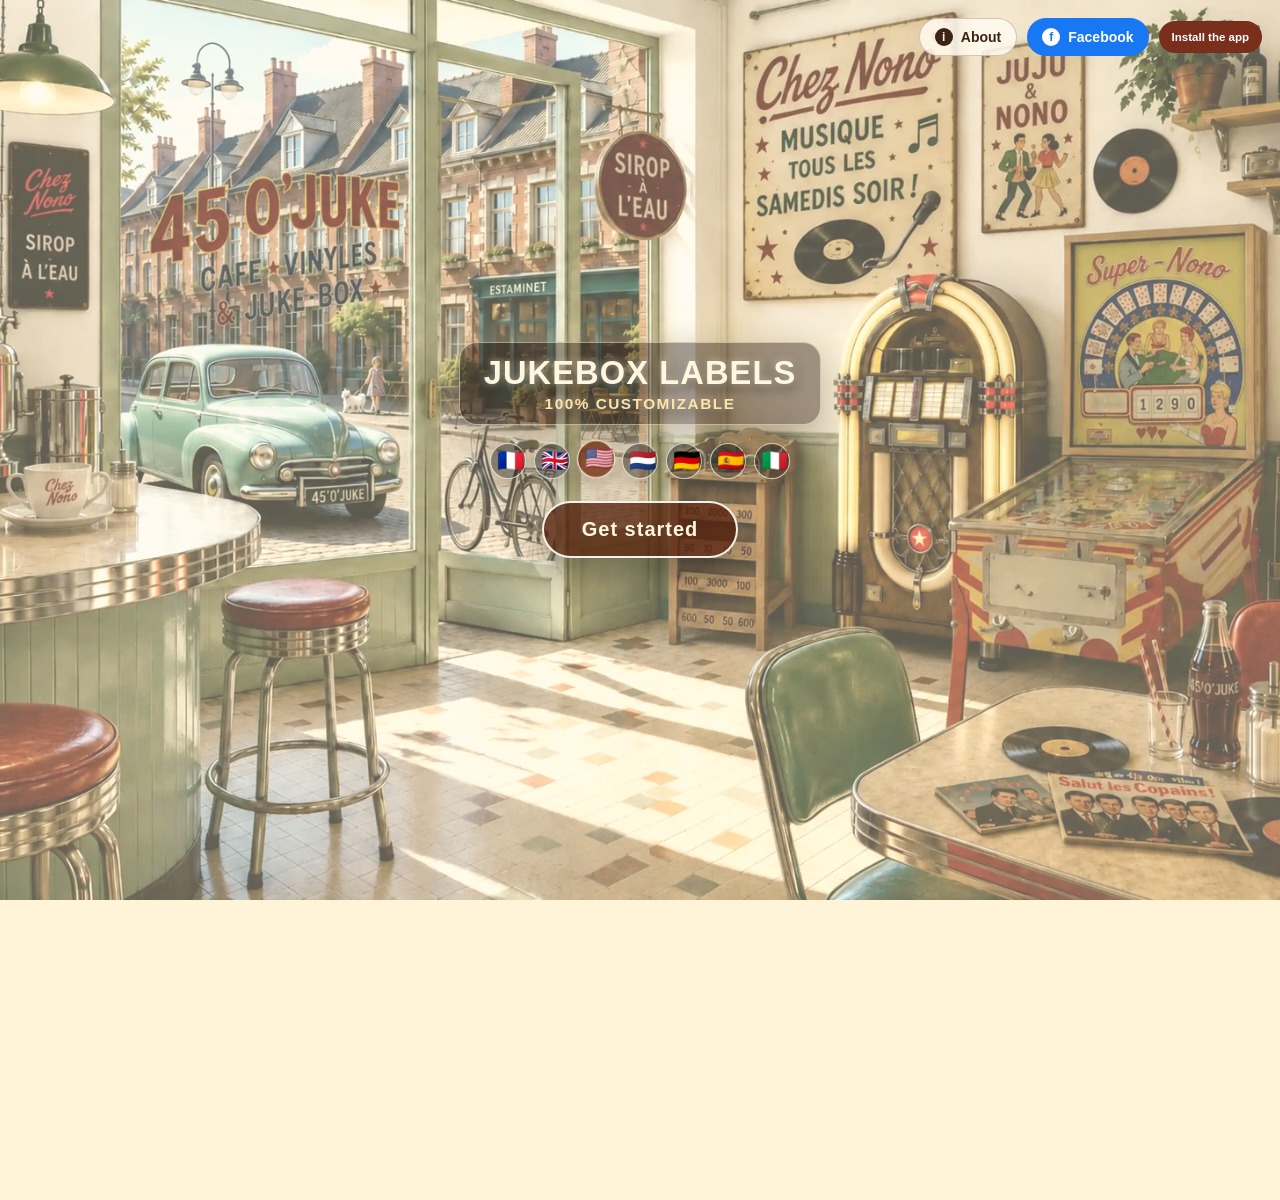
==== index.html @ d9bffa73 "Add files via upload" ====
<!doctype html>
<html lang="fr">
  <head>
    <meta charset="UTF-8" />
    <meta name="viewport" content="width=device-width, initial-scale=1.0, viewport-fit=cover" />
    <meta name="robots" content="index, follow" />
    <meta name="description" content="Créez gratuitement et imprimez vos étiquettes de jukebox personnalisées (title strips). Compatible Seeburg, Rock-Ola, Wurlitzer, AMI et autres marques de jukebox." />
    <meta name="author" content="Arnaud" />
    <meta name="theme-color" content="#f4efe5" />
    <meta name="mobile-web-app-capable" content="yes" />
    <meta name="apple-mobile-web-app-capable" content="yes" />
    <meta name="apple-mobile-web-app-title" content="45'O'Juke" />
    <meta name="apple-mobile-web-app-status-bar-style" content="default" />
    <meta name="application-name" content="45'O'Juke" />
    <meta name="format-detection" content="telephone=no" />
    <link rel="canonical" href="https://45ojuke.fr/" />
    <meta property="og:type" content="website" />
    <meta property="og:locale" content="fr_FR" />
    <meta property="og:locale:alternate" content="en_GB" />
    <meta property="og:locale:alternate" content="en_US" />
    <meta property="og:locale:alternate" content="nl_NL" />
    <meta property="og:locale:alternate" content="de_DE" />
    <meta property="og:locale:alternate" content="es_ES" />
    <meta property="og:locale:alternate" content="it_IT" />
    <meta property="og:url" content="https://45ojuke.fr/" />
    <meta property="og:site_name" content="45'O'Juke" />
    <meta property="og:title" content="Étiquettes de Jukebox Personnalisées | 45'O'Juke" />
    <meta property="og:description" content="Créez gratuitement et imprimez vos étiquettes de jukebox personnalisées (title strips). Compatible Seeburg, Rock-Ola, Wurlitzer, AMI et autres marques de jukebox." />
    <meta property="og:image" content="https://45ojuke.fr/Images/logo45.jpg" />
    <meta property="og:image:secure_url" content="https://45ojuke.fr/Images/logo45.jpg" />
    <meta property="og:image:type" content="image/jpeg" />
    <meta property="og:image:width" content="1234" />
    <meta property="og:image:height" content="1235" />
    <meta property="og:image:alt" content="Logo 45'O'Juke" />
    <meta name="twitter:card" content="summary_large_image" />
    <meta name="twitter:title" content="Étiquettes de Jukebox Personnalisées | 45'O'Juke" />
    <meta name="twitter:description" content="Créez gratuitement et imprimez vos étiquettes de jukebox personnalisées (title strips). Compatible Seeburg, Rock-Ola, Wurlitzer, AMI et autres marques de jukebox." />
    <meta name="twitter:image" content="https://45ojuke.fr/Images/logo45.jpg" />
    <meta name="twitter:image:alt" content="Logo 45'O'Juke" />
    <title>Étiquettes de Jukebox Personnalisées | 45'O'Juke</title>
    <link rel="manifest" href="/manifest.webmanifest" />
    <link rel="icon" href="/favicon.ico" sizes="any" />
    <link rel="icon" type="image/png" sizes="48x48" href="/favicon-48x48.png" />
    <link rel="icon" type="image/png" sizes="96x96" href="/favicon-96x96.png" />
    <link rel="icon" type="image/png" sizes="192x192" href="/favicon-192x192.png" />
    <link rel="apple-touch-icon" href="/Images/icons/apple-touch-icon.png" />
    <link rel="preload" as="image" href="./Images/fond-45ojuke.webp" fetchpriority="high" />
    <link rel="stylesheet" href="./polices-locales.css" />
    <link rel="stylesheet" href="./style.css" />
    <script type="application/ld+json">
      {
        "@context": "https://schema.org",
        "@type": "WebApplication",
        "name": "45'O'Juke",
        "alternateName": [
          "Jukebox title strip maker",
          "Custom jukebox labels",
          "Printable jukebox title strips",
          "Étiquettes jukebox personnalisées"
        ],
        "url": "https://45ojuke.fr/",
        "applicationCategory": "DesignApplication",
        "operatingSystem": "Web",
        "inLanguage": ["fr", "en", "nl", "de", "es", "it"],
        "availableLanguage": ["French", "English", "Dutch", "German", "Spanish", "Italian"],
        "keywords": "étiquettes jukebox, étiquette 45 tours, jukebox title strips, jukebox labels, custom jukebox labels, printable jukebox title strips, jukebox title strip maker, jukebox etiketten, jukebox titelstreifen, etiquetas jukebox, etichette jukebox",
        "featureList": [
          "Créer des étiquettes jukebox personnalisées",
          "Imprimer des planches d'étiquettes jukebox",
          "Personnaliser les couleurs, textes et styles rétro",
          "Create printable jukebox title strips",
          "Create custom jukebox labels"
        ],
        "description": "Créez gratuitement et imprimez vos étiquettes de jukebox personnalisées (title strips). Compatible Seeburg, Rock-Ola, Wurlitzer, AMI et autres marques de jukebox.",
        "image": "https://45ojuke.fr/Images/logo45.jpg",
        "creator": {
          "@type": "Person",
          "name": "Arnaud"
        },
        "offers": {
          "@type": "Offer",
          "price": "0",
          "priceCurrency": "EUR"
        },
        "sameAs": [
          "https://www.facebook.com/45.O.Juke/"
        ]
      }
    </script>
  </head>
  <body class="is-intro-active">
    <div class="top-actions" id="topActions">
      <a class="home-index-link" href="index.html" aria-label="Retour à l'accueil" title="Retour à l'accueil">
        <svg viewBox="0 0 24 24" aria-hidden="true" focusable="false">
          <path d="M3 10.6 12 3l9 7.6" />
          <path d="M5.5 9.3V21h13V9.3" />
          <path d="M9.5 21v-6h5v6" />
        </svg>
      </a>
      <button class="menu-mobile-toggle" type="button" id="menuMobileToggle" aria-label="Ouvrir le menu" aria-expanded="false" aria-controls="menuMobileActions">
        <span></span>
        <span></span>
        <span></span>
      </button>
      <div class="top-actions__menu" id="menuMobileActions">
        <button class="about-btn" type="button" id="boutonAPropos" aria-label="Ouvrir la fenêtre À propos">
          <span class="about-icon">i</span>
          À propos
        </button>
        <a class="facebook-btn" href="https://www.facebook.com/45.O.Juke/" target="_blank" rel="noopener noreferrer" aria-label="Ouvrir la page Facebook de 45'O'Juke dans un nouvel onglet">
          <span class="facebook-icon">f</span>
          <span class="facebook-text">Facebook</span>
        </a>
        <button class="installer-app-btn installer-app-btn--menu" id="installerAppMenu" type="button">Installer l'application</button>
        <button class="soutien-menu-btn" id="ouvrirSoutienMenu" type="button">♡ Soutien / Contact</button>
        <button class="confidentialite-menu-btn" id="ouvrirConfidentialiteMenu" type="button"><span class="about-icon" aria-hidden="true"><svg viewBox="0 0 24 24" width="12" height="12" fill="none" stroke="currentColor" stroke-width="2" stroke-linecap="round" stroke-linejoin="round"><path d="M6 3h8l4 4v14H6z"/><path d="M14 3v5h5"/><path d="M9 13h6M9 17h6"/></svg></span><span>Confidentialité &amp; mentions légales</span></button>
      </div>
    </div>

    <section class="intro" id="intro">
      <div class="intro-fond" id="introFond" aria-hidden="true">
        <img src="./Images/fond-45ojuke.webp" alt="" width="3072" height="2048" decoding="async" fetchpriority="high" draggable="false" />
      </div>
      <div class="contenu-intro">
        <div class="bloc-titre">
          <h1 class="titre-intro" id="titreIntro">Étiquettes jukebox</h1>
          <p class="soustitre-intro" id="sousTitreIntro">100% personnalisables</p>
        </div>
        <div class="langues" aria-label="Choix de la langue">
          <button class="drapeau actif" type="button" data-lang="fr" title="Français" aria-label="Français">🇫🇷</button>
          <button class="drapeau" type="button" data-lang="en" title="English" aria-label="English">🇬🇧</button>
          <button class="drapeau" type="button" data-lang="us" title="American English" aria-label="American English">🇺🇸</button>
          <button class="drapeau" type="button" data-lang="nl" title="Nederlands" aria-label="Nederlands">🇳🇱</button>
          <button class="drapeau" type="button" data-lang="de" title="Deutsch" aria-label="Deutsch">🇩🇪</button>
          <button class="drapeau" type="button" data-lang="es" title="Español" aria-label="Español">🇪🇸</button>
          <button class="drapeau" type="button" data-lang="it" title="Italiano" aria-label="Italiano">🇮🇹</button>
        </div>
        <button class="commencer" id="boutonCommencer" type="button">Commencer</button>
      </div>
    </section>

    <dialog class="about-modal" id="aboutModal" aria-labelledby="aboutTitle">
      <div class="about-box">
        <div class="about-header">
          <h2 id="aboutTitle">À propos de 45'O'Juke</h2>
          <button class="close-about" type="button" id="fermerAPropos" aria-label="Fermer">×</button>
        </div>
        <div class="about-content">
          <section class="about-presentation" aria-labelledby="aboutPresentationTitle">
            <h3 id="aboutPresentationTitle">À propos de 45’O’Juke</h3>
            <p>45’O’Juke est un outil créé par un passionné de jukebox, de vinyles et de restauration vintage.</p>
            <p>Son but est simple : créer des étiquettes de jukebox personnalisées, aussi appelées title strips, sans logiciel spécialisé. Vous choisissez un style, puis vous adaptez les couleurs, les textes et les dimensions avant l’impression.</p>
            <p class="about-compatibility">Grâce à ses dimensions personnalisables, 45’O’Juke permet de créer des étiquettes adaptées à de nombreux modèles de jukebox, notamment Seeburg, Rock-Ola, Wurlitzer, AMI et Rowe. Les formats pouvant varier d’un modèle à l’autre, mesurez toujours votre porte-étiquette avant d’imprimer.</p>
            <p class="about-signature">📻 Un projet créé et maintenu par Arnaud pour la communauté des passionnés de jukebox.</p>
          </section>

          <div class="about-actions" aria-label="Contact 45'O'Juke">
            <a class="about-action about-action--facebook" href="https://www.facebook.com/45.O.Juke/" target="_blank" rel="noopener noreferrer">Facebook</a>
            <a class="about-action about-action--email" href="mailto:contact@45ojuke.fr?subject=Contact%2045%27O%27Juke">Email</a>
          </div>

          <section class="about-license" aria-labelledby="aboutLicenseTitle">
            <h3 id="aboutLicenseTitle">Licence & usages</h3>
            <p>45’O’Juke est réservé à un usage personnel, familial ou associatif non commercial.</p>
            <p>Le projet, son interface, ses réglages, ses textes et ses éléments graphiques originaux sont protégés.</p>
            <p>Les noms d’artistes, titres musicaux, marques, modèles et références commerciales restent la propriété de leurs ayants droit respectifs.</p>
            <button class="about-license-link" id="ouvrirLicenceComplete" type="button">Consulter la licence complète</button>
          </section>
        </div>
      </div>
    </dialog>

    <dialog class="about-modal licence-modal" id="licenceCompleteModal" aria-labelledby="licenceCompleteTitle">
      <div class="about-box">
        <div class="about-header">
          <h2 id="licenceCompleteTitle">Licence complète</h2>
          <button class="close-about" type="button" id="fermerLicenceComplete" aria-label="Fermer">×</button>
        </div>
        <div class="about-content licence-complete-content">
          <h3>Licence propriétaire 45’O’Juke</h3>
          <p>Copyright (c) 2026 Arnaud-D. Tous droits réservés.</p>
          <p>45’O’Juke est mis à disposition pour un usage personnel, familial ou associatif non commercial, uniquement depuis le site officiel du projet.</p>
          <p>Le code source, l’interface, l’organisation du site, les fonctionnalités, les réglages, les textes propres au projet ainsi que les éléments graphiques originaux créés spécifiquement pour 45’O’Juke sont protégés.</p>
          <p>Sans autorisation écrite préalable de l’auteur, il est interdit de :</p>
          <ul>
            <li>copier, reproduire ou republier tout ou partie du projet ;</li>
            <li>aspirer, extraire ou réutiliser massivement le code, l’interface, les réglages ou la structure du site ;</li>
            <li>modifier, redistribuer, vendre, louer ou intégrer le projet dans un produit ou service commercial ;</li>
            <li>héberger une copie du site ou proposer une version séparée accessible au public ;</li>
            <li>créer, publier ou exploiter un clone, une version dérivée ou un service concurrent basé sur ce projet ;</li>
            <li>utiliser 45’O’Juke pour produire des étiquettes dans le cadre d’une activité commerciale.</li>
          </ul>
          <p>Certains styles d’étiquettes proposés peuvent s’inspirer de codes graphiques anciens, rétro ou génériques liés à l’univers du jukebox et du disque vinyle. 45’O’Juke ne revendique aucun droit sur les marques, logos, noms commerciaux, modèles historiques, œuvres musicales, noms d’artistes, images ou références appartenant à des tiers.</p>
          <p>Les contenus musicaux, noms d’artistes, marques, images et références commerciales utilisés dans les étiquettes restent la propriété de leurs ayants droit respectifs. Chaque utilisateur est responsable des contenus qu’il importe, saisit, utilise ou imprime.</p>
          <p>Cette licence ne vous accorde aucun droit sur les marques, logos, noms commerciaux, œuvres ou contenus appartenant à des tiers.</p>
          <p>Pour toute demande d’autorisation, contactez l’auteur du projet.</p>
        </div>
      </div>
    </dialog>

    <dialog class="about-modal confidentialite-modal" id="confidentialiteModal" aria-labelledby="confidentialiteTitle">
      <div class="about-box">
        <div class="about-header">
          <h2 id="confidentialiteTitle">Confidentialité &amp; mentions légales</h2>
          <button class="close-about" type="button" id="fermerConfidentialite" aria-label="Fermer">×</button>
        </div>
        <div class="about-content confidentialite-content">
          <h3>Confidentialité</h3>
          <p>45’O’Juke fonctionne directement sur votre appareil, que vous l’utilisiez depuis le site ou comme application installée.</p>
          <p>Certaines informations peuvent être enregistrées localement sur votre appareil pour le confort d’utilisation : langue choisie, favoris, dernière configuration, position de l’image d’accueil et données du tableau importées ou saisies.</p>
          <p>Vos titres, artistes et données musicales restent sur votre appareil. Ils ne sont pas envoyés à 45’O’Juke.</p>
          <p>Les fichiers de style, les sauvegardes complètes et les CSV que vous téléchargez sont enregistrés sur votre appareil. Ils ne sont transmis que si vous choisissez vous-même de les partager.</p>
          <p>Aucun outil de suivi publicitaire ou marketing n’est utilisé.</p>
          <p>Lorsqu’un style est ajouté aux favoris ou qu’un PDF est généré, 45’O’Juke peut recevoir uniquement une copie des réglages de style au format JSON, accompagnée d’un aperçu visuel anonymisé. L’aperçu contient uniquement des textes neutres, jamais vos titres ni vos artistes.</p>
          <p>Ces éléments sont transmis par Google Apps Script, puis reçus sous forme de pièces jointes dans la boîte électronique de 45’O’Juke. Ils servent uniquement à améliorer les styles et le fonctionnement du projet. Les messages sont conservés jusqu’à leur suppression manuelle.</p>
          <p>L’hébergement par GitHub Pages implique également la journalisation de l’adresse IP des visiteurs par GitHub à des fins de sécurité, selon les conditions définies par GitHub.</p>
          <p>Le traitement lié à l’amélioration de l’outil repose sur l’intérêt légitime de l’éditeur. Le responsable du traitement est l’éditeur de 45’O’Juke. Vous pouvez demander l’accès, la rectification, l’effacement ou la limitation des données vous concernant, et vous opposer au traitement, en écrivant à <a href="mailto:contact@45ojuke.fr">contact@45ojuke.fr</a>. Vous pouvez également adresser une réclamation à la <a href="https://www.cnil.fr/" target="_blank" rel="noopener noreferrer">CNIL</a>.</p>
          <p>Le bouton de soutien ouvre le site externe PayPal. Si vous choisissez d’effectuer un paiement, PayPal traite les informations nécessaires selon sa propre politique de confidentialité et peut communiquer à l’éditeur les informations associées à la transaction.</p>

          <h3>Mentions légales</h3>
          <p>45’O’Juke est un site personnel édité à titre non professionnel par Arnaud, directeur de la publication. L’éditeur a choisi de préserver son anonymat conformément à l’article 1-1 II de la loi n° 2004-575 du 21 juin 2004.</p>
          <p><strong>Hébergement :</strong> GitHub Pages, service de GitHub, Inc., 88 Colin P. Kelly Jr. Street, San Francisco, California 94107, États-Unis. GitHub ne publie pas de numéro de téléphone d’assistance et fournit son assistance par voie électronique.</p>
          <p><strong>Nom de domaine :</strong> enregistré auprès d’OVHcloud.</p>
          <p><strong>Contact :</strong> <a href="mailto:contact@45ojuke.fr">contact@45ojuke.fr</a>.</p>
          <p>Les contenus originaux de 45’O’Juke sont protégés par le droit d’auteur. Les marques, noms d’artistes, titres, images et autres contenus appartenant à des tiers restent la propriété de leurs titulaires respectifs. Pour plus de détails, consultez la licence complète depuis la rubrique « À propos ».</p>
        </div>
      </div>
    </dialog>

    <main class="page" id="accueil">
      <section class="hero-site" aria-label="45'O'Juke">
        <div class="hero-site__contenu">
          <h1 class="visuellement-cache">45'O'Juke - Étiquettes jukebox personnalisées</h1>
          <img class="hero-site__logo" src="./Images/titre.webp" alt="45'O'Juke - Étiquettes jukebox 100% personnalisables" width="2070" height="325" decoding="async" />
        </div>
      </section>

      <div class="section-site" id="atelier">
        <section class="atelier" aria-label="Atelier étiquettes Canvas">
        <form class="panneau controles" id="formulaire">
          <div class="assistant-reglages" id="assistantReglages" hidden>
            <p class="assistant-reglages__etape" id="assistantEtape">Étape 2</p>
            <h2 class="assistant-reglages__titre" id="assistantTitre">Ajustez la taille</h2>
            <p class="assistant-reglages__aide" id="assistantAide">Gardez l'aperçu sous les yeux pendant chaque réglage.</p>
          </div>

          <section class="groupe onglet-panneau" data-tab-panel="style" data-tab-disabled="true" hidden>
            <div class="grille grille-style-secondaire">
              <select id="modele" hidden></select>
              <div class="mise-en-avant-secondaire champ-large" id="miseEnAvantSecondaire">
                <fieldset class="selecteur-secondaire" aria-label="Deuxième style">
                  <label><input id="deuxiemeEtiquetteNon" name="deuxiemeEtiquette" type="radio" value="non" checked /> Non</label>
                  <label><input id="deuxiemeEtiquetteOui" name="deuxiemeEtiquette" type="radio" value="oui" /> Oui</label>
                </fieldset>
                <select id="modeleSecondaire" hidden></select>
              </div>
              <div class="bloc-secondaire champ-large" id="blocGalerieSecondaire">
                <div class="navigation-galerie-modeles navigation-galerie-modeles--secondaire">
                  <button class="bouton bouton-navigation-modeles" id="modelesSecondairesPrecedent" type="button" aria-label="Modèles secondaires précédents">‹</button>
                  <div class="galerie-modeles galerie-modeles--secondaire" id="galerieModelesSecondaires" aria-label="Styles de la deuxième étiquette"></div>
                  <button class="bouton bouton-navigation-modeles" id="modelesSecondairesSuivant" type="button" aria-label="Modèles secondaires suivants">›</button>
                </div>
              </div>
              <fieldset class="champ champ-large selecteur-etiquette" id="selecteurEtiquette" hidden>
                <label><input id="editionEtiquette1" name="editionEtiquette" type="radio" value="1" checked /> Étiquette 1</label>
                <label><input id="editionEtiquette2" name="editionEtiquette" type="radio" value="2" /> Étiquette 2</label>
              </fieldset>
            </div>
          </section>

          <section class="groupe onglet-panneau" data-tab-panel="reglages" hidden>
            <div class="grille">
              <label class="champ">
                Largeur étiquette (mm)
                <input id="largeurEtiquette" type="number" min="50" max="100" step="0.1" inputmode="decimal" aria-describedby="messageDimensions" />
              </label>
              <label class="champ">
                Hauteur étiquette (mm)
                <input id="hauteurEtiquette" type="number" min="20" max="40" step="0.1" inputmode="decimal" aria-describedby="messageDimensions" />
              </label>
              <p class="message-validation champ-large" id="messageDimensions" aria-live="polite" hidden></p>
            </div>
          </section>

          <section class="groupe onglet-panneau" data-tab-panel="donnees" hidden>
            <div class="grille">
              <input id="importFichierUnique" type="file" accept="application/json,.json,.csv,text/csv" hidden />
              <input id="importCsv" type="file" accept=".csv,text/csv" hidden />
              <div class="barre-actions barre-actions--csv champ-large">
                <button class="bouton bouton-principal bouton-action-large" id="ouvrirTableauCsv" type="button">Modifier les données</button>
                <details class="panneau-fichiers">
                  <summary class="panneau-fichiers__titre">Restauration / Sauvegarde</summary>
                  <div class="panneau-fichiers__contenu">
                    <div class="bloc-fichier">
                      <p class="bloc-fichier__titre">Sauvegarde <button class="aide-option" type="button" data-help-key="Aide sauvegarde session">?</button></p>
                      <div class="bloc-fichier__actions">
                        <button class="bouton bouton-secondaire" id="exporterSauvegardeDonnees" type="button">Télécharger sauvegarde</button>
                      </div>
                    </div>
                    <div class="bloc-fichier">
                      <p class="bloc-fichier__titre">Style de l’étiquette <button class="aide-option" type="button" data-help-key="Aide style export import">?</button></p>
                      <div class="bloc-fichier__actions">
                        <button class="bouton bouton-secondaire" id="copierReglagesDonnees" type="button">Exporter style</button>
                      </div>
                    </div>
                    <div class="bloc-fichier">
                      <p class="bloc-fichier__titre">Données du tableau <button class="aide-option" type="button" data-help-key="Aide donnees CSV">?</button></p>
                      <div class="bloc-fichier__actions">
                        <button class="bouton bouton-secondaire" id="exporterCsv" type="button">Exporter CSV</button>
                      </div>
                    </div>
                    <div class="bloc-fichier bloc-fichier--import">
                      <p class="bloc-fichier__titre">Importer</p>
                      <p class="bloc-fichier__description">Importez une sauvegarde, un style ou un CSV : 45’O’Juke reconnaît le fichier automatiquement.</p>
                      <button class="bouton" id="importerFichierDonnees" type="button">Importer</button>
                    </div>
                  </div>
                </details>
              </div>
            </div>
          </section>

          <section class="groupe onglet-panneau" data-tab-panel="texte" hidden>
            <div class="grille" id="reglagesTextePrincipaux">
              <label class="champ">Police des titres
                <select id="policeTitres"></select>
              </label>
              <label class="champ">Police de l’artiste
                <select id="policeArtiste"></select>
              </label>
              <div class="separateur-reglages"></div>
              <div class="champ-large couleurs-textes">
                <label class="champ">Titre face A <input id="couleurTitreFaceA" type="color" /></label>
                <label class="champ">Titre face B <input id="couleurTitreFaceB" type="color" /></label>
                <label class="champ">Artiste <input id="couleurArtiste" type="color" /></label>
              </div>
              <div class="separateur-reglages"></div>
              <label class="champ champ-surregime"><span class="champ__libelle">Taille des titres <span class="valeur-range" data-range-value="tailleTitres"></span></span><input id="tailleTitres" type="range" min="60" max="240" step="5" /></label>
              <label class="champ champ-surregime"><span class="champ__libelle">Taille de l’artiste <span class="valeur-range" data-range-value="tailleArtiste"></span></span><input id="tailleArtiste" type="range" min="70" max="240" step="5" /></label>
              <label class="champ champ-large">Déplacer les textes manuellement <input id="deplacementTextesManuel" type="checkbox" /></label>
              <div class="champ-large reglages-deplacement-textes" id="reglagesDeplacementTextes" hidden>
                <p class="reglages-deplacement-textes__titre">Titre face A</p>
                <label class="champ"><span class="champ__libelle">Horizontal <span class="valeur-range" data-range-value="decalageTitreAX"></span></span><input id="decalageTitreAX" type="range" min="-5" max="5" step="0.5" value="0" /></label>
                <label class="champ"><span class="champ__libelle">Vertical <span class="valeur-range" data-range-value="decalageTitreAY"></span></span><input id="decalageTitreAY" type="range" min="-5" max="5" step="0.5" value="0" /></label>
                <p class="reglages-deplacement-textes__titre">Artiste</p>
                <label class="champ"><span class="champ__libelle">Horizontal <span class="valeur-range" data-range-value="decalageArtisteX"></span></span><input id="decalageArtisteX" type="range" min="-5" max="5" step="0.5" value="0" /></label>
                <label class="champ"><span class="champ__libelle">Vertical <span class="valeur-range" data-range-value="decalageArtisteY"></span></span><input id="decalageArtisteY" type="range" min="-5" max="5" step="0.5" value="0" /></label>
                <p class="reglages-deplacement-textes__titre">Titre face B</p>
                <label class="champ"><span class="champ__libelle">Horizontal <span class="valeur-range" data-range-value="decalageTitreBX"></span></span><input id="decalageTitreBX" type="range" min="-5" max="5" step="0.5" value="0" /></label>
                <label class="champ"><span class="champ__libelle">Vertical <span class="valeur-range" data-range-value="decalageTitreBY"></span></span><input id="decalageTitreBY" type="range" min="-5" max="5" step="0.5" value="0" /></label>
              </div>
              <div class="separateur-reglages"></div>
              <label class="champ">Style des titres
                <select id="styleTitres">
                  <option value="normal">Normal</option>
                  <option value="gras">Gras</option>
                  <option value="italique">Italique</option>
                  <option value="gras-italique">Gras italique</option>
                </select>
              </label>
              <label class="champ">Style de l’artiste
                <select id="styleArtiste">
                  <option value="normal">Normal</option>
                  <option value="gras">Gras</option>
                  <option value="italique">Italique</option>
                  <option value="gras-italique">Gras italique</option>
                </select>
              </label>
              <label class="champ champ-large">Décalage rétro automatique
                <select id="decalageRetro">
                  <option value="aucun">Aucun</option>
                  <option value="titres-leger">Titres légèrement décalés</option>
                  <option value="titre-face-a">Titre face A uniquement</option>
                  <option value="titre-face-b">Titre face B uniquement</option>
                  <option value="artiste-leger">Artiste légèrement décalé</option>
                  <option value="tout-leger">Titres et artiste légèrement décalés</option>
                  <option value="artiste-bas">Artiste abaissé</option>
                  <option value="tout-bas-decale">Tout abaissé et décalé</option>
                </select>
              </label>
              <div class="separateur-reglages"></div>
              <label class="champ champ-large">Effet rétro sur les titres <input id="guillemetsTitres" type="checkbox" /></label>
              <label class="champ champ-large">Irrégularité des caractères <input id="irregulariteCaracteres" type="checkbox" /></label>
              <label class="champ champ-large" id="reglageRetourLigneTitres" hidden>Retour à la ligne automatique <input id="retourLigneTitres" type="checkbox" checked /></label>
            </div>
          </section>

          <section class="groupe onglet-panneau" data-tab-panel="decor" hidden>
            <div class="grille">
              <fieldset class="champ champ-large choix-decor"><span class="choix-decor__titre">Élément à modifier</span>
                <input id="decorPanel" type="hidden" value="motif" />
                <input id="activerVignettage" type="checkbox" hidden />
                <input id="activerMotif" type="checkbox" hidden />
                <input id="activerPatine" type="checkbox" hidden />
                <div class="choix-decor__options">
                  <button class="choix-decor__option" id="boutonVignettage" type="button" aria-pressed="false">Vignettage</button>
                  <button class="choix-decor__option" id="boutonMotif" type="button" aria-pressed="false">Motif</button>
                  <button class="choix-decor__option" id="boutonPatine" type="button" aria-pressed="false">Patine</button>
                </div>
              </fieldset>
              <div class="separateur-reglages" data-decor-panel="patine"></div>
              <p class="champ-description champ-large" data-decor-panel="patine">Vieillit toute l’étiquette : couleurs légèrement passées, grain du papier, frottements et usure des bords.</p>
              <label class="champ champ-large" data-decor-panel="patine"><span class="champ__libelle">Intensité <span class="valeur-range" data-range-value="intensitePatine" data-range-unit="%"></span></span><input id="intensitePatine" type="range" min="0" max="100" step="1" value="55" /></label>
              <div class="separateur-reglages" data-decor-panel="motif"></div>
              <label class="champ" data-decor-panel="motif">Motif de fond
                <select id="motifType">
                  <option value="aucun">Aucun</option>
                  <option value="grille">Grille fine</option>
                  <option value="carres-points">Carrés pointillés</option>
                  <option value="rayures">Rayures</option>
                  <option value="points">Points</option>
                  <option value="diagonales">Diagonales</option>
                  <option value="chevrons">Chevrons</option>
                  <option value="croisillons">Croisillons</option>
                  <option value="vagues">Vagues</option>
                  <option value="soleil">Soleil</option>
                </select>
              </label>
              <div class="champ champ-large options-bordure" data-decor-panel="motif">
                <span class="champ__libelle">Motif appliqué</span>
                <div class="options-bordure__choix options-bordure__choix--simple">
                  <label class="option-case">Fond <input id="motifFond" type="checkbox" checked /></label>
                </div>
              </div>
              <label class="champ" data-decor-panel="motif" data-motif-reglage>Couleur <input id="couleurMotif" type="color" /></label>
              <label class="champ" data-decor-panel="motif" data-motif-reglage><span class="champ__libelle">Opacité <span class="valeur-range" data-range-value="motif" data-range-unit="%"></span></span><input id="motif" type="range" min="0" max="100" step="1" /></label>
              <label class="champ" data-decor-panel="motif" data-motif-reglage><span class="champ__libelle">Angle <span class="valeur-range" data-range-value="angleMotif"></span></span><input id="angleMotif" type="range" min="-80" max="80" step="1" /></label>
              <div class="separateur-reglages" data-decor-panel="motif"></div>
              <div class="champ champ-large options-bordure" data-decor-panel="motif">
                <div class="options-bordure__choix options-bordure__choix--simple">
                  <label class="option-case">Ruban <input id="motifRuban" type="checkbox" /></label>
                </div>
              </div>
              <label class="champ" data-decor-panel="motif" data-motif-ruban-reglage>Motif ruban
                <select id="motifRubanType">
                  <option value="aucun">Aucun</option>
                  <option value="grille">Grille fine</option>
                  <option value="carres-points">Carrés pointillés</option>
                  <option value="rayures">Rayures</option>
                  <option value="points">Points</option>
                  <option value="diagonales">Diagonales</option>
                  <option value="chevrons">Chevrons</option>
                  <option value="croisillons">Croisillons</option>
                  <option value="vagues">Vagues</option>
                  <option value="soleil">Soleil</option>
                </select>
              </label>
              <label class="champ" data-decor-panel="motif" data-motif-ruban-details>Couleur ruban <input id="couleurMotifRuban" type="color" /></label>
              <label class="champ" data-decor-panel="motif" data-motif-ruban-details><span class="champ__libelle">Opacité ruban <span class="valeur-range" data-range-value="opaciteMotifRuban" data-range-unit="%"></span></span><input id="opaciteMotifRuban" type="range" min="0" max="100" step="1" /></label>
              <label class="champ" data-decor-panel="motif" data-motif-ruban-details><span class="champ__libelle">Angle ruban <span class="valeur-range" data-range-value="angleMotifRuban"></span></span><input id="angleMotifRuban" type="range" min="-80" max="80" step="1" /></label>
              <div class="separateur-reglages" data-decor-panel="motif"></div>
              <label class="champ champ-large" data-decor-panel="motif">Motif secondaire <input id="afficherTraitsModernes" type="checkbox" /></label>
              <label class="champ" data-decor-panel="motif" data-traits-modernes-reglage>Type secondaire
                <select id="motifTraitsModernes">
                  <option value="grille">Grille</option>
                  <option value="carres-points">Carrés pointillés</option>
                  <option value="rayures">Rayures</option>
                  <option value="points">Points</option>
                  <option value="diagonales">Diagonales</option>
                  <option value="croisillons">Croisillons</option>
                  <option value="chevrons">Chevrons</option>
                  <option value="vagues">Vagues</option>
                  <option value="soleil">Soleil</option>
                </select>
              </label>
              <div class="champ champ-large options-bordure" data-decor-panel="motif" data-traits-modernes-reglage>
                <span class="champ__libelle">Motif secondaire appliqué</span>
                <div class="options-bordure__choix">
                  <label class="option-case">Fond <input id="motifSecondaireFond" type="checkbox" checked /></label>
                  <label class="option-case">Ruban <input id="motifSecondaireRuban" type="checkbox" /></label>
                </div>
              </div>
              <label class="champ" data-decor-panel="motif" data-traits-modernes-reglage>Couleur secondaire <input id="couleurTraitsModernes" type="color" /></label>
              <label class="champ" data-decor-panel="motif" data-traits-modernes-reglage><span class="champ__libelle">Opacité <span class="valeur-range" data-range-value="opaciteTraitsModernes" data-range-unit="%"></span></span><input id="opaciteTraitsModernes" type="range" min="0" max="100" step="1" /></label>
              <label class="champ" data-decor-panel="motif" data-traits-modernes-reglage><span class="champ__libelle">Angle <span class="valeur-range" data-range-value="angleTraitsModernes"></span></span><input id="angleTraitsModernes" type="range" min="-80" max="80" step="1" /></label>
              <div class="separateur-reglages" data-decor-panel="vignette"></div>
              <label class="champ" data-decor-panel="vignette">Vignettage
                <select id="modeVignette">
                  <option value="aucun">Sans</option>
                  <option value="fond">Fond seulement</option>
                  <option value="global">Fond et étiquette</option>
                </select>
              </label>
              <label class="champ" data-decor-panel="vignette" data-vignette-reglage>Couleur <input id="couleurVignette" type="color" /></label>
              <label class="champ" data-decor-panel="vignette" data-vignette-reglage><span class="champ__libelle">Intensité <span class="valeur-range" data-range-value="intensite" data-range-unit="%"></span></span><input id="intensite" type="range" min="0" max="100" step="1" /></label>
              <label class="champ" data-decor-panel="vignette" data-vignette-reglage><span class="champ__libelle">Opacité <span class="valeur-range" data-range-value="vignette" data-range-unit="%"></span></span><input id="vignette" type="range" min="0" max="100" step="1" /></label>
              <label class="champ" data-decor-panel="vignette" data-vignette-reglage><span class="champ__libelle">Angle <span class="valeur-range" data-range-value="angle"></span></span><input id="angle" type="range" min="0" max="180" step="5" /></label>
            </div>
          </section>

          <section class="groupe onglet-panneau" data-tab-panel="ruban" hidden>
            <div class="grille">
              <label class="champ">Cadre <input id="couleur1" type="color" /></label>
              <label class="champ" data-modele-masque="CELESTE">Fond supérieur <input id="couleur2" type="color" /></label>
              <label class="champ" data-modele-masque="CELESTE">Fond inférieur <input id="couleur3" type="color" /></label>
              <label class="champ" data-modele-visible="CELESTE">Fond moderne <input id="couleurFondModerne" type="color" /></label>
              <label class="champ">Ruban / zone artiste <input id="couleurRuban" type="color" /></label>
              <label class="champ" data-modele-visible="CELESTE">Bande gauche <input id="couleurBandeGauche" type="color" /></label>
              <label class="champ" data-modele-visible="CELESTE">Bande droite <input id="couleurBandeDroite" type="color" /></label>
              <div class="separateur-reglages"></div>
              <label class="champ champ-large">
                <span class="champ__libelle">Épaisseur de bordure <span class="valeur-range" data-range-value="bordure" data-range-unit="%"></span></span>
                <input id="bordure" type="range" min="0" max="100" step="1" />
              </label>
              <div class="champ champ-large options-bordure">
                <span class="champ__libelle">Bordure visible</span>
                <div class="options-bordure__choix">
                  <label class="option-case">Haut / bas <input id="bordureHorizontale" type="checkbox" checked /></label>
                  <label class="option-case" data-modele-masque="JEAN">Gauche / droite <input id="bordureVerticale" type="checkbox" checked /></label>
                </div>
              </div>
              <label class="champ champ-large" data-modele-visible="ALICE MARTIN JUJU MANU CELESTE STELLA LEON" data-reglage-arrondi-bordure>Arrondi intérieur <input id="arrondiInterieurBordure" type="checkbox" /></label>
              <div class="separateur-reglages" data-capacite-modele="ruban"></div>
              <label class="champ" data-capacite-modele="ruban"><span class="champ__libelle">Largeur du ruban <span class="valeur-range" data-range-value="largeurRuban" data-range-unit="%"></span></span><input id="largeurRuban" type="range" min="0" max="100" step="1" /></label>
              <label class="champ" data-capacite-modele="ruban"><span class="champ__libelle">Hauteur du ruban <span class="valeur-range" data-range-value="hauteurRuban" data-range-unit="%"></span></span><input id="hauteurRuban" type="range" min="0" max="100" step="1" /></label>
              <label class="champ" data-modele-visible="CELESTE STELLA MANU LUCIEN">Forme du ruban
                <select id="formeRuban">
                  <option value="rectangle">Rectangle</option>
                  <option value="rectangle-arrondi">Rectangle arrondi</option>
                  <option value="concave">Concave</option>
                  <option value="convexe">Convexe</option>
                </select>
              </label>
              <label class="champ" data-modele-visible="CELESTE STELLA MANU LUCIEN"><span class="champ__libelle">Inclinaison ruban <span class="valeur-range" data-range-value="inclinaisonRuban" data-range-unit="%"></span></span><input id="inclinaisonRuban" type="range" min="1" max="100" step="1" /></label>
              <label class="champ" data-modele-visible="LUCIEN"><span class="champ__libelle">Épaisseur du ruban <span class="valeur-range" data-range-value="contourRubanCentral" data-range-unit="%"></span></span><input id="contourRubanCentral" type="range" min="0" max="100" step="1" /></label>
              <div class="separateur-reglages" data-capacite-modele="ruban"></div>
              <label class="champ" data-modele-visible="LUCIEN">Bandes latérales
                <select id="nombreBandesRuban">
                  <option value="0">Aucune bande</option>
                  <option value="2">2 bandes par côté</option>
                  <option value="3">3 bandes par côté</option>
                </select>
              </label>
              <label class="champ" data-modele-visible="LUCIEN"><span class="champ__libelle">Largeur intérieure <span class="valeur-range" data-range-value="largeurInterieureBandesRuban" data-range-unit="%"></span></span><input id="largeurInterieureBandesRuban" type="range" min="0" max="100" step="1" /></label>
              <label class="champ" data-modele-visible="LUCIEN"><span class="champ__libelle">Largeur extérieure <span class="valeur-range" data-range-value="largeurExterieureBandesRuban" data-range-unit="%"></span></span><input id="largeurExterieureBandesRuban" type="range" min="0" max="100" step="1" /></label>
              <label class="champ" data-modele-visible="LUCIEN"><span class="champ__libelle">Inclinaison bandes <span class="valeur-range" data-range-value="inclinaisonBandesRuban" data-range-unit="%"></span></span><input id="inclinaisonBandesRuban" type="range" min="0" max="100" step="1" /></label>
              <div class="separateur-reglages"></div>
              <label class="champ" data-modele-visible="ALICE"><span class="champ__libelle">Pointe du ruban <span class="valeur-range" data-range-value="pointeRubanAlice" data-range-unit="%"></span></span><input id="pointeRubanAlice" type="range" min="0" max="100" step="1" /></label>
              <label class="champ" data-modele-visible="MARTIN"><span class="champ__libelle">Pointe du ruban <span class="valeur-range" data-range-value="pointeRubanMartin" data-range-unit="%"></span></span><input id="pointeRubanMartin" type="range" min="0" max="100" step="1" /></label>
              <label class="champ champ-large" data-modele-visible="STELLA">Étoiles visibles <input id="afficherEtoiles" type="checkbox" /></label>
              <label class="champ" data-modele-visible="STELLA" data-reglage-etoiles>Nombre d’étoiles par côté
                <select id="nombreEtoiles">
                  <option value="3">3 étoiles</option>
                  <option value="4">4 étoiles</option>
                  <option value="5">5 étoiles</option>
                </select>
              </label>
              <label class="champ" data-modele-visible="STELLA" data-reglage-etoiles>Disposition des étoiles
                <select id="dispositionEtoiles">
                  <option value="droite">Droite</option>
                  <option value="concave">Concave</option>
                  <option value="convexe">Convexe</option>
                </select>
              </label>
              <label class="champ" data-modele-visible="STELLA" data-reglage-etoiles data-reglage-courbure-etoiles><span class="champ__libelle">Courbure des étoiles <span class="valeur-range" data-range-value="courbureEtoiles" data-range-unit="%"></span></span><input id="courbureEtoiles" type="range" min="0" max="100" step="1" /></label>
              <label class="champ" data-modele-visible="STELLA" data-reglage-etoiles><span class="champ__libelle">Distance des étoiles du bord <span class="valeur-range" data-range-value="positionHorizontaleEtoiles" data-range-unit="%"></span></span><input id="positionHorizontaleEtoiles" type="range" min="3" max="18" step="0.5" /></label>
              <label class="champ" data-modele-visible="STELLA" data-reglage-etoiles><span class="champ__libelle">Position verticale des étoiles <span class="valeur-range" data-range-value="positionVerticaleEtoiles" data-range-unit="%"></span></span><input id="positionVerticaleEtoiles" type="range" min="35" max="65" step="1" /></label>
              <label class="champ" data-modele-visible="STELLA" data-reglage-etoiles><span class="champ__libelle">Étendue verticale des étoiles <span class="valeur-range" data-range-value="etendueEtoiles" data-range-unit="%"></span></span><input id="etendueEtoiles" type="range" min="35" max="78" step="1" /></label>
              <label class="champ" data-modele-visible="STELLA" data-reglage-etoiles><span class="champ__libelle">Taille des étoiles <span class="valeur-range" data-range-value="tailleEtoiles" data-range-unit="%"></span></span><input id="tailleEtoiles" type="range" min="70" max="130" step="1" /></label>
              <label class="champ" data-modele-visible="STELLA" data-reglage-etoiles>Fond des étoiles <input id="couleurFondEtoiles" type="color" /></label>
              <label class="champ" data-capacite-modele="bandeCentrale"><span class="champ__libelle">Bande centrale <span class="valeur-range" data-range-value="hauteurBande" data-range-unit="%"></span></span><input id="hauteurBande" type="range" min="0" max="100" step="1" /></label>
              <label class="champ" data-modele-visible="CELESTE"><span class="champ__libelle">Taille bande gauche <span class="valeur-range" data-range-value="tailleBandeGauche" data-range-unit="%"></span></span><input id="tailleBandeGauche" type="range" min="0" max="60" step="1" /></label>
              <label class="champ" data-modele-visible="CELESTE"><span class="champ__libelle">Orientation gauche <span class="valeur-range" data-range-value="angleBandeGauche"></span></span><input id="angleBandeGauche" type="range" min="-80" max="80" step="1" /></label>
              <label class="champ" data-modele-visible="CELESTE"><span class="champ__libelle">Taille bande droite <span class="valeur-range" data-range-value="tailleBandeDroite" data-range-unit="%"></span></span><input id="tailleBandeDroite" type="range" min="0" max="60" step="1" /></label>
              <label class="champ" data-modele-visible="CELESTE"><span class="champ__libelle">Orientation droite <span class="valeur-range" data-range-value="angleBandeDroite"></span></span><input id="angleBandeDroite" type="range" min="-80" max="80" step="1" /></label>
              <label class="champ" data-modele-visible="LEON JEAN"><span class="champ__libelle">Épaisseur traits <span class="valeur-range" data-range-value="epaisseurTraitsSeparateurs"></span></span><input id="epaisseurTraitsSeparateurs" type="range" min="1" max="12" step="0.5" /></label>
              <label class="champ" data-modele-visible="LEON JEAN"><span class="champ__libelle">Position traits <span class="valeur-range" data-range-value="positionTraitsSeparateurs" data-range-unit="%"></span></span><input id="positionTraitsSeparateurs" type="range" min="25" max="75" step="1" /></label>
              <label class="champ" data-modele-visible="LEON JEAN"><span class="champ__libelle">Espace entre traits <span class="valeur-range" data-range-value="ecartTraitsSeparateurs" data-range-unit="%"></span></span><input id="ecartTraitsSeparateurs" type="range" min="10" max="42" step="1" /></label>
              <label class="champ champ-large" data-modele-visible="JEAN"><span class="champ__libelle">Taille des triangles <span class="valeur-range" data-range-value="tailleTrianglesJEAN" data-range-unit="%"></span></span><input id="tailleTrianglesJEAN" type="range" min="0" max="100" step="1" /></label>
              <label class="champ champ-large">Modifier aussi les textes <input id="modifierTextesMiseEnPage" type="checkbox" /></label>
              <div class="champ-large reglages-texte-ruban" id="reglagesTexteMiseEnPage" hidden></div>
            </div>
          </section>

          <section class="groupe onglet-panneau" id="groupeMarques" data-tab-panel="cote" hidden>
            <div class="marques-panneau">
              <label class="marques-activation">
                <span class="marques-activation__texte">
                  <span class="marques-activation__titre">Mentions latérales visibles</span>
                  <span class="marques-activation__aide">Active ou masque les inscriptions placées sur les côtés.</span>
                </span>
                <span class="marques-switch">
                  <input id="afficherMarques" type="checkbox" />
                  <span class="marques-switch__piste" aria-hidden="true"></span>
                </span>
              </label>

              <div class="marques-section marques-section--contenu" data-marque-reglage>
                <h3 class="marques-section__titre">Contenu</h3>
                <div class="grille marques-grille marques-grille--contenu">
                  <label class="champ champ-large" data-marque-reglage>
                    <span class="option-libelle">Synchroniser les textes latéraux <button class="aide-option" type="button" data-help-key="Synchroniser les textes latéraux">?</button></span>
                    <input id="synchroniserMarques" type="checkbox" checked />
                  </label>
                  <label class="champ" data-marque-reglage>Proposition
                    <select id="presetMarques">
                      <option value="custom">Texte libre</option>
                      <option value="juke-box">JUKE … BOX</option>
                      <option value="vinyl-hit">VINYL … HIT</option>
                      <option value="45-rpm">45 … RPM</option>
                      <option value="hit-tune">HIT … TUNE</option>
                      <option value="old-hit">OLD … HIT</option>
                      <option value="top-side">TOP … SIDE</option>
                      <option value="a-side">A … SIDE</option>
                      <option value="b-side">B … SIDE</option>
                      <option value="stereo-sound">STEREO … SOUND</option>
                      <option value="vintage-label">VINTAGE … LABEL</option>
                      <option value="music-select">MUSIC … SELECT</option>
                      <option value="45-o-juke">45’O … JUKE</option>
                      <option value="juke-time">JUKE … TIME</option>
                      <option value="vinyl-side">VINYL … SIDE</option>
                      <option value="retro-hit">RETRO … HIT</option>
                      <option value="hit-parade">HIT … PARADE</option>
                      <option value="oldies-club">OLDIES … CLUB</option>
                      <option value="dance-tune">DANCE … TUNE</option>
                      <option value="music-box">MUSIC … BOX</option>
                      <option value="select-play">SELECT … PLAY</option>
                      <option value="side-one">SIDE … ONE</option>
                      <option value="side-two">SIDE … TWO</option>
                      <option value="top-vinyl">TOP … VINYL</option>
                      <option value="golden-hit">GOLDEN … HIT</option>
                      <option value="45-record">45 … RECORD</option>
                      <option value="play-music">PLAY … MUSIC</option>
                      <option value="jukebox-sound">JUKEBOX … SOUND</option>
                      <option value="retro-label">RETRO … LABEL</option>
                      <option value="tune-select">TUNE … SELECT</option>
                      <option value="sound-track">SOUND … TRACK</option>
                      <option value="hit-record">HIT … RECORD</option>
                      <option value="vinyl-select">VINYL … SELECT</option>
                    </select>
                  </label>
                  <label class="champ" data-marque-reglage data-marque-commun>Texte gauche <input id="marqueGauche" type="text" maxlength="8" /></label>
                  <label class="champ" data-marque-reglage data-marque-commun>Texte droit <input id="marqueDroite" type="text" maxlength="8" /></label>
                </div>
              </div>

              <div class="marques-section" data-marque-reglage data-marque-commun>
                <h3 class="marques-section__titre">Apparence</h3>
                <div class="grille marques-grille">
                  <label class="champ marque-couleur" data-marque-reglage>Couleur <input id="couleurMarques" type="color" /></label>
                  <label class="champ" data-marque-reglage data-marque-commun data-modele-visible="MANU">Forme
                    <select id="formePastille">
                      <option value="rond">Rond</option>
                      <option value="carre">Carré</option>
                      <option value="losange">Losange</option>
                    </select>
                  </label>
                  <label class="champ" data-marque-reglage>Police
                    <select id="policeMarques"></select>
                  </label>
                  <label class="champ champ-large" data-marque-reglage><span class="champ__libelle">Taille <span class="valeur-range" data-range-value="tailleMarques"></span></span><input id="tailleMarques" type="range" min="50" max="520" step="5" /></label>
                  <label class="champ champ-large" data-marque-reglage>Lettres droites de haut en bas <input id="marquesVerticales" type="checkbox" /></label>
                  <label class="champ champ-large" data-marque-reglage data-marque-commun data-modele-visible="MANU"><span class="champ__libelle">Diamètre <span class="valeur-range" data-range-value="diametrePastille" data-range-unit="%"></span></span><input id="diametrePastille" type="range" min="12" max="70" step="1" /></label>
                  <label class="champ champ-large" data-marque-reglage><span class="champ__libelle">Angle <span class="valeur-range" data-range-value="angleMarques"></span></span><input id="angleMarques" type="range" min="-180" max="180" step="5" /></label>
                  <label class="champ champ-large" data-marque-reglage><span class="champ__libelle">Distance du bord <span class="valeur-range" data-range-value="positionMarques" data-range-unit="%"></span></span><input id="positionMarques" type="range" min="0" max="100" step="1" /></label>
                  <label class="champ champ-large" data-marque-reglage><span class="champ__libelle">Hauteur <span class="valeur-range" data-range-value="hauteurMarques" data-range-unit="%"></span></span><input id="hauteurMarques" type="range" min="0" max="100" step="1" /></label>
                </div>
              </div>

              <div class="marques-section" data-marque-reglage data-marque-separe hidden>
                <h3 class="marques-section__titre">Texte gauche</h3>
                <div class="grille marques-grille">
                  <label class="champ">Texte <input id="marqueGaucheTexte" type="text" maxlength="8" /></label>
                  <label class="champ">Couleur <input id="couleurMarqueGauche" type="color" /></label>
                  <label class="champ" data-modele-visible="MANU">Forme <select id="formePastilleGauche"><option value="rond">Rond</option><option value="carre">Carré</option><option value="losange">Losange</option></select></label>
                  <label class="champ">Police <select id="policeMarqueGauche"></select></label>
                  <label class="champ">Style <select id="styleMarqueGauche"><option value="normal">Normal</option><option value="gras">Gras</option><option value="italique">Italique</option><option value="gras-italique">Gras italique</option></select></label>
                  <label class="champ champ-large"><span class="champ__libelle">Taille <span class="valeur-range" data-range-value="tailleMarqueGauche"></span></span><input id="tailleMarqueGauche" type="range" min="50" max="520" step="5" /></label>
                  <label class="champ champ-large" data-modele-visible="MANU"><span class="champ__libelle">Diamètre <span class="valeur-range" data-range-value="diametrePastilleGauche" data-range-unit="%"></span></span><input id="diametrePastilleGauche" type="range" min="12" max="70" step="1" /></label>
                  <label class="champ champ-large"><span class="champ__libelle">Angle <span class="valeur-range" data-range-value="angleMarqueGauche"></span></span><input id="angleMarqueGauche" type="range" min="-180" max="180" step="5" /></label>
                  <label class="champ champ-large"><span class="champ__libelle">Distance du bord <span class="valeur-range" data-range-value="positionMarqueGauche" data-range-unit="%"></span></span><input id="positionMarqueGauche" type="range" min="0" max="100" step="1" /></label>
                  <label class="champ champ-large"><span class="champ__libelle">Hauteur <span class="valeur-range" data-range-value="hauteurMarqueGauche" data-range-unit="%"></span></span><input id="hauteurMarqueGauche" type="range" min="0" max="100" step="1" /></label>
                </div>
              </div>

              <div class="marques-section" data-marque-reglage data-marque-separe hidden>
                <h3 class="marques-section__titre">Texte droit</h3>
                <div class="grille marques-grille">
                  <label class="champ">Texte <input id="marqueDroiteTexte" type="text" maxlength="8" /></label>
                  <label class="champ">Couleur <input id="couleurMarqueDroite" type="color" /></label>
                  <label class="champ" data-modele-visible="MANU">Forme <select id="formePastilleDroite"><option value="rond">Rond</option><option value="carre">Carré</option><option value="losange">Losange</option></select></label>
                  <label class="champ">Police <select id="policeMarqueDroite"></select></label>
                  <label class="champ">Style <select id="styleMarqueDroite"><option value="normal">Normal</option><option value="gras">Gras</option><option value="italique">Italique</option><option value="gras-italique">Gras italique</option></select></label>
                  <label class="champ champ-large"><span class="champ__libelle">Taille <span class="valeur-range" data-range-value="tailleMarqueDroite"></span></span><input id="tailleMarqueDroite" type="range" min="50" max="520" step="5" /></label>
                  <label class="champ champ-large" data-modele-visible="MANU"><span class="champ__libelle">Diamètre <span class="valeur-range" data-range-value="diametrePastilleDroite" data-range-unit="%"></span></span><input id="diametrePastilleDroite" type="range" min="12" max="70" step="1" /></label>
                  <label class="champ champ-large"><span class="champ__libelle">Angle <span class="valeur-range" data-range-value="angleMarqueDroite"></span></span><input id="angleMarqueDroite" type="range" min="-180" max="180" step="5" /></label>
                  <label class="champ champ-large"><span class="champ__libelle">Distance du bord <span class="valeur-range" data-range-value="positionMarqueDroite" data-range-unit="%"></span></span><input id="positionMarqueDroite" type="range" min="0" max="100" step="1" /></label>
                  <label class="champ champ-large"><span class="champ__libelle">Hauteur <span class="valeur-range" data-range-value="hauteurMarqueDroite" data-range-unit="%"></span></span><input id="hauteurMarqueDroite" type="range" min="0" max="100" step="1" /></label>
                </div>
              </div>

              <input id="limiterMarquesBandeSurprise" type="checkbox" hidden />
            </div>
          </section>

          <section class="groupe onglet-panneau" data-tab-panel="favoris" hidden>
            <div class="favoris__liste favoris__liste--options champ-large" id="listeFavoris" hidden></div>
            <div class="barre-actions barre-actions--csv champ-large">
              <div class="bloc-fichier">
                <p class="bloc-fichier__titre">Sauvegarde <button class="aide-option" type="button" data-help-key="Aide sauvegarde session">?</button></p>
                <div class="bloc-fichier__actions">
                  <button class="bouton bouton-secondaire" id="exporterSauvegardeFavoris" type="button">Télécharger sauvegarde</button>
                </div>
              </div>
              <div class="bloc-fichier">
                <p class="bloc-fichier__titre">Style de l’étiquette <button class="aide-option" type="button" data-help-key="Aide style export import">?</button></p>
                <div class="bloc-fichier__actions">
                  <button class="bouton bouton-secondaire" id="copierReglagesFavoris" type="button">Exporter style</button>
                </div>
              </div>
              <div class="bloc-fichier">
                <p class="bloc-fichier__titre">Données du tableau <button class="aide-option" type="button" data-help-key="Aide donnees CSV">?</button></p>
                <div class="bloc-fichier__actions">
                  <button class="bouton bouton-secondaire" id="exporterCsvSauvegarde" type="button">Exporter CSV</button>
                </div>
              </div>
              <div class="bloc-fichier bloc-fichier--import">
                <p class="bloc-fichier__titre">Importer</p>
                <p class="bloc-fichier__description">Importez une sauvegarde, un style ou un CSV : 45’O’Juke reconnaît le fichier automatiquement.</p>
                <button class="bouton" id="importerFichierFavoris" type="button">Importer</button>
              </div>
            </div>
          </section>
          <div class="assistant-navigation" id="assistantNavigation" hidden>
            <button class="bouton bouton-secondaire" id="assistantPrecedent" type="button">Précédent</button>
            <button class="bouton bouton-principal" id="assistantSuivant" type="button">Suivant</button>
          </div>
        </form>

        <section class="panneau scene">
          <div class="scene__entete" id="sceneEntete" hidden>
            <div class="scene__statuts">
              <p class="etat" id="statutPlanche" hidden>0 page</p>
            </div>
          </div>
          <div class="barre-actions barre-actions--apercu" id="actionsApercu" hidden>
            <div class="groupe-historique" aria-label="Historique des modifications">
              <button class="bouton bouton-secondaire bouton-historique" id="annulerReglage" type="button" disabled aria-label="Annuler la dernière modification" title="Annuler">↶</button>
              <button class="bouton bouton-secondaire bouton-historique" id="retablirReglage" type="button" disabled aria-label="Rétablir la modification annulée" title="Rétablir">↷</button>
              <button class="bouton bouton-favori bouton-favori-icone" id="aimerReglage" type="button" aria-pressed="false" aria-label="Ajouter aux favoris" title="Favori">
                <span aria-hidden="true">♡</span>
              </button>
              <button class="bouton bouton-secondaire bouton-verrouillage" id="verrouillerStyle" type="button" aria-pressed="false" aria-label="Verrouiller le style" title="Verrouiller le style">
                <span aria-hidden="true">🔓</span>
              </button>
            </div>
            <button class="bouton bouton-secondaire" id="inverser" type="button">Variante</button>
            <button class="bouton bouton-secondaire" id="teinte" type="button">Teinte</button>
            <button class="bouton bouton-secondaire" id="reinitialiserReglage" type="button" aria-label="Revenir au style par défaut" title="Style par défaut">Reset</button>
            <div class="menu-actions-apercu" id="menuActionsApercu">
              <button class="bouton bouton-secondaire menu-actions-apercu__bouton" id="ouvrirMenuActionsApercu" type="button" aria-haspopup="menu" aria-expanded="false" aria-label="Copier ou coller un style" title="Copier / coller le style">⧉</button>
              <div class="menu-actions-apercu__liste" id="listeMenuActionsApercu" role="menu" hidden>
                <button id="copierStyleApercu" type="button" role="menuitem">Copier le style</button>
                <button id="collerStyleSelectionApercu" type="button" role="menuitem">Coller à cette étiquette</button>
                <button id="collerStylePairesApercu" type="button" role="menuitem">Coller aux étiquettes paires</button>
                <button id="collerStyleImpairesApercu" type="button" role="menuitem">Coller aux étiquettes impaires</button>
                <button id="collerStyleToutesApercu" type="button" role="menuitem">Coller à toutes les étiquettes</button>
              </div>
            </div>
            <button class="bouton bouton-secondaire bouton-afficher-favoris" id="ouvrirFavoris" type="button" aria-expanded="false" hidden>Favoris</button>
            <button class="bouton bouton-secondaire" id="ouvrirJukebox" type="button" hidden>Prévisualisation</button>
            <button class="bouton bouton-principal" id="imprimer" type="button">Imprimer</button>
            <fieldset class="portee-modification-apercu" id="porteeModificationApercu">
              <legend>Appliquer le style à</legend>
              <label><input name="porteeModificationApercu" type="radio" value="selection" /> Cette étiquette</label>
              <label><input name="porteeModificationApercu" type="radio" value="paires" /> Paires</label>
              <label><input name="porteeModificationApercu" type="radio" value="impaires" /> Impaires</label>
              <label><input name="porteeModificationApercu" type="radio" value="toutes" checked /> Toutes</label>
            </fieldset>
          </div>
          <section class="accueil-apercu" id="accueilApercu">
            <p class="accueil-apercu__surtitre">Étape 1</p>
            <h2>Choisissez votre style</h2>
            <p class="accueil-apercu__description">Choisissez le style qui vous plaît : vous pourrez ensuite l’adapter à votre goût, avec vos couleurs, vos textes et vos décors.</p>
            <div class="accueil-selection">
              <button class="bouton bouton-navigation-modeles" id="modelesAccueilPrecedent" type="button" aria-label="Modèles précédents">‹</button>
              <div class="galerie-modeles galerie-modeles--accueil champ-large" id="galerieModelesAccueil" aria-label="Styles d'étiquette de départ"></div>
              <button class="bouton bouton-navigation-modeles" id="modelesAccueilSuivant" type="button" aria-label="Modèles suivants">›</button>
            </div>
            <div class="restauration-accueil" id="restaurationAccueil" aria-live="polite" hidden>
              <span class="restauration-accueil__separateur">ou</span>
              <div class="restauration-accueil__contenu">
                <div>
                  <strong>Restaurer une ancienne sauvegarde</strong>
                  <span id="dateRestauration">Vous pouvez reprendre votre dernière configuration.</span>
                </div>
                <button class="bouton bouton-secondaire" id="restaurerReglagesAuto" type="button">Restaurer</button>
              </div>
            </div>
          </section>
          <div class="apercus" hidden>
            <p class="aide-selection-etiquette" id="aideSelectionEtiquette" hidden>Cliquez sur une étiquette pour la modifier.</p>
            <button class="indicateur-swipe indicateur-swipe--precedent" id="indicateurSwipePrecedent" type="button" aria-label="Étiquette précédente" hidden>←</button>
            <div class="carrousel-etiquettes" id="carrouselEtiquettes" aria-label="Navigation des étiquettes">
              <canvas class="apercu-image apercu-image--voisine apercu-image--precedente" id="apercuPrecedent" role="img" aria-label="Aperçu étiquette précédente" data-direction-carrousel="-1" hidden></canvas>
              <div class="carrousel-etiquettes__centre">
                <canvas class="apercu-image" id="apercu" role="img" aria-label="Aperçu étiquette Canvas" data-apercu-etiquette="1"></canvas>
                <canvas class="apercu-image apercu-secondaire" id="apercuSecondaire" role="img" aria-label="Aperçu étiquette secondaire Canvas" data-apercu-etiquette="2" hidden></canvas>
                <div class="zones-apercu" id="zonesApercu" aria-label="Zones modifiables de l’étiquette"></div>
              </div>
              <canvas class="apercu-image apercu-image--voisine apercu-image--suivante" id="apercuSuivant" role="img" aria-label="Aperçu étiquette suivante" data-direction-carrousel="1" hidden></canvas>
            </div>
            <p class="etat compteur-etiquette" id="etat">Chargement...</p>
            <button class="indicateur-swipe indicateur-swipe--suivant" id="indicateurSwipeSuivant" type="button" aria-label="Étiquette suivante" hidden>→</button>
            <div class="regle-apercu" id="regleApercu" aria-label="Règle de l’aperçu">
              <div class="regle-apercu__graduations" aria-hidden="true"></div>
              <div class="regle-apercu__nombres" id="nombresRegleApercu" aria-hidden="true"></div>
              <span class="regle-apercu__unite" aria-hidden="true">cm</span>
            </div>
            <div class="zoom-apercu" id="controleZoomApercu" aria-label="Zoom de l’aperçu">
              <button class="zoom-apercu__bouton" id="diminuerZoomApercu" type="button" aria-label="Réduire l’aperçu">−</button>
              <label class="zoom-apercu__curseur">
                <span class="visuellement-cache">Zoom de l’aperçu</span>
                <input id="zoomApercu" type="range" min="100" max="300" step="5" value="250" />
              </label>
              <output class="zoom-apercu__valeur" id="valeurZoomApercu" for="zoomApercu">250 %</output>
              <button class="zoom-apercu__bouton" id="augmenterZoomApercu" type="button" aria-label="Agrandir l’aperçu">+</button>
              <button class="zoom-apercu__taille-reelle" id="zoomApercuTailleReelle" type="button" aria-label="Afficher à la taille d’impression indicative">100 %</button>
            </div>
            <button class="bouton-changer-etiquette-mobile" id="changerEtiquetteMobile" type="button" hidden></button>
          </div>
          <div class="navigation" id="navigationApercu" hidden>
            <button class="bouton" id="precedent" type="button">‹</button>
            <button class="bouton" id="suivant" type="button">›</button>
          </div>
          <button class="bouton bouton-secondaire bouton-editer-textes-mobile" id="basculerEditionTexteMobile" type="button" hidden>Modifier les textes</button>
          <section class="edition-texte" id="editionTexte" aria-label="Édition du texte de l'étiquette" hidden>
            <div class="edition-texte__entete">
              <h2 class="edition-texte__titre">Modifier les titres</h2>
              <button class="aide-option edition-texte__aide" id="aideSwipeMobile" type="button" data-help-key="Aide édition titres" aria-label="Aide édition titres">?</button>
            </div>
            <div class="edition-texte__navigation">
              <button class="bouton edition-texte__fleche" id="editionTextePrecedent" type="button" aria-label="Étiquette précédente">‹</button>
              <p class="edition-texte__etat" id="editionTexteEtat">1/1</p>
              <button class="bouton edition-texte__fleche" id="editionTexteSuivant" type="button" aria-label="Étiquette suivante">›</button>
            </div>
            <label class="champ">Face A <input id="texteFaceA" type="text" /></label>
            <label class="champ">Artiste <input id="texteArtiste" type="text" /></label>
            <label class="champ">Face B <input id="texteFaceB" type="text" /></label>
            <div class="edition-texte__separateur" aria-hidden="true"></div>
            <div class="edition-texte__reglages" id="editionTexteReglages"></div>
            <div class="edition-texte__actions">
              <button class="bouton bouton-secondaire edition-texte__donnees" id="ouvrirTableauCsvApercu" type="button">Données</button>
              <button class="bouton bouton-principal edition-texte__retour" id="retourOptionsEditionTexte" type="button">Retour aux options</button>
            </div>
          </section>
        </section>
      </div>

      <section class="seo-accueil" aria-labelledby="seoAccueilTitre">
        <div class="seo-accueil__contenu">
          <h2 id="seoAccueilTitre">Créer des étiquettes de jukebox personnalisées</h2>
          <p>Créez gratuitement et imprimez vos étiquettes de jukebox personnalisées (title strips). Compatible Seeburg, Rock-Ola, Wurlitzer, AMI et autres marques de jukebox.</p>
          <p>Choisissez un modèle, puis personnalisez les couleurs, les polices, les textes et les dimensions avant d’imprimer directement depuis votre navigateur.</p>
          <p>Grâce à ses dimensions personnalisables, l’outil permet de préparer des étiquettes adaptées à de nombreux jukebox à 45 tours, notamment Seeburg, Rock-Ola, Wurlitzer, AMI et Rowe. Les formats varient selon les marques et les modèles : mesurez toujours votre porte-étiquette avant l’impression.</p>
          <p>Vous pouvez ainsi retrouver l’esprit d’un title strip ancien ou créer une présentation assortie à votre jukebox et à votre collection de vinyles.</p>
          <a class="seo-accueil__lien" href="./guide-etiquettes-jukebox.html">En savoir plus sur les étiquettes de jukebox</a>
        </div>
      </section>
    </main>

    <footer class="pied-site">
      <button class="installer-app-btn" id="installerApp" type="button">Installer l'application</button>
      <button class="soutien-lien" id="ouvrirSoutien" type="button">♡ Soutien / Contact</button>
      <button class="confidentialite-lien" id="ouvrirConfidentialite" type="button">Confidentialité &amp; mentions légales</button>
      <noscript>
        <p class="soutien-noscript">
          JavaScript est désactivé : contactez 45'O'Juke par
          <a href="mailto:contact@45ojuke.fr?subject=Contact%2045%27O%27Juke">email</a>
          ou sur
          <a href="https://www.facebook.com/45.O.Juke/" target="_blank" rel="noopener noreferrer">Facebook</a>.
        </p>
      </noscript>
    </footer>

    <script type="module" src="./app.js"></script>
  </body>
</html>
---- polices-locales.css ----
@font-face{font-family:"Cutive Mono";src:url("./Polices/Font-Cutive-Mono-normal-400.woff2") format("woff2");font-style:normal;font-weight:400;font-display:swap}@font-face{font-family:"Special Elite";src:url("./Polices/Font-Special-Elite-normal-400.woff2") format("woff2");font-style:normal;font-weight:400;font-display:swap}@font-face{font-family:"Courier Prime";src:url("./Polices/Font-Courier-Prime-normal-400.woff2") format("woff2");font-style:normal;font-weight:400;font-display:swap}@font-face{font-family:"Courier Prime";src:url("./Polices/Font-Courier-Prime-normal-700.woff2") format("woff2");font-style:normal;font-weight:700;font-display:swap}@font-face{font-family:"Courier Prime";src:url("./Polices/Font-Courier-Prime-italic-400.woff2") format("woff2");font-style:italic;font-weight:400;font-display:swap}@font-face{font-family:"Courier Prime";src:url("./Polices/Font-Courier-Prime-italic-700.woff2") format("woff2");font-style:italic;font-weight:700;font-display:swap}@font-face{font-family:"Libre Baskerville";src:url("./Polices/Font-Libre-Baskerville-normal-400.woff2") format("woff2");font-style:normal;font-weight:400;font-display:swap}@font-face{font-family:"Libre Baskerville";src:url("./Polices/Font-Libre-Baskerville-normal-700.woff2") format("woff2");font-style:normal;font-weight:700;font-display:swap}@font-face{font-family:"Libre Baskerville";src:url("./Polices/Font-Libre-Baskerville-italic-400.woff2") format("woff2");font-style:italic;font-weight:400;font-display:swap}@font-face{font-family:"Roboto Slab";src:url("./Polices/Font-Roboto-Slab-normal-400.woff2") format("woff2");font-style:normal;font-weight:400;font-display:swap}@font-face{font-family:"Roboto Slab";src:url("./Polices/Font-Roboto-Slab-normal-700.woff2") format("woff2");font-style:normal;font-weight:700;font-display:swap}@font-face{font-family:"IBM Plex Mono";src:url("./Polices/Font-IBM-Plex-Mono-normal-400.woff2") format("woff2");font-style:normal;font-weight:400;font-display:swap}@font-face{font-family:"IBM Plex Mono";src:url("./Polices/Font-IBM-Plex-Mono-normal-700.woff2") format("woff2");font-style:normal;font-weight:700;font-display:swap}@font-face{font-family:"Limelight";src:url("./Polices/Font-Limelight-normal-400.woff2") format("woff2");font-style:normal;font-weight:400;font-display:swap}@font-face{font-family:"Rye";src:url("./Polices/Font-Rye-normal-400.woff2") format("woff2");font-style:normal;font-weight:400;font-display:swap}@font-face{font-family:"Cinzel";src:url("./Polices/Font-Cinzel-normal-400.woff2") format("woff2");font-style:normal;font-weight:400;font-display:swap}@font-face{font-family:"Cinzel";src:url("./Polices/Font-Cinzel-normal-700.woff2") format("woff2");font-style:normal;font-weight:700;font-display:swap}@font-face{font-family:"Roboto Mono";src:url("./Polices/Font-Roboto-Mono-normal-400.woff2") format("woff2");font-style:normal;font-weight:400;font-display:swap}@font-face{font-family:"Roboto Mono";src:url("./Polices/Font-Roboto-Mono-normal-700.woff2") format("woff2");font-style:normal;font-weight:700;font-display:swap}@font-face{font-family:"Josefin Sans";src:url("./Polices/Font-Josefin-Sans-normal-400.woff2") format("woff2");font-style:normal;font-weight:400;font-display:swap}@font-face{font-family:"Josefin Sans";src:url("./Polices/Font-Josefin-Sans-normal-700.woff2") format("woff2");font-style:normal;font-weight:700;font-display:swap}@font-face{font-family:"Josefin Sans";src:url("./Polices/Font-Josefin-Sans-italic-400.woff2") format("woff2");font-style:italic;font-weight:400;font-display:swap}@font-face{font-family:"Josefin Sans";src:url("./Polices/Font-Josefin-Sans-italic-700.woff2") format("woff2");font-style:italic;font-weight:700;font-display:swap}@font-face{font-family:"Lora";src:url("./Polices/Font-Lora-normal-400.woff2") format("woff2");font-style:normal;font-weight:400;font-display:swap}@font-face{font-family:"Lora";src:url("./Polices/Font-Lora-normal-700.woff2") format("woff2");font-style:normal;font-weight:700;font-display:swap}@font-face{font-family:"Lora";src:url("./Polices/Font-Lora-italic-400.woff2") format("woff2");font-style:italic;font-weight:400;font-display:swap}@font-face{font-family:"Lora";src:url("./Polices/Font-Lora-italic-700.woff2") format("woff2");font-style:italic;font-weight:700;font-display:swap}@font-face{font-family:"Cormorant Garamond";src:url("./Polices/Font-Cormorant-Garamond-normal-400.woff2") format("woff2");font-style:normal;font-weight:400;font-display:swap}@font-face{font-family:"Cormorant Garamond";src:url("./Polices/Font-Cormorant-Garamond-normal-500.woff2") format("woff2");font-style:normal;font-weight:500;font-display:swap}@font-face{font-family:"Cormorant Garamond";src:url("./Polices/Font-Cormorant-Garamond-italic-400.woff2") format("woff2");font-style:italic;font-weight:400;font-display:swap}@font-face{font-family:"Cormorant Garamond";src:url("./Polices/Font-Cormorant-Garamond-italic-500.woff2") format("woff2");font-style:italic;font-weight:500;font-display:swap}@font-face{font-family:"Playfair Display";src:url("./Polices/Font-Playfair-Display-normal-400.woff2") format("woff2");font-style:normal;font-weight:400;font-display:swap}@font-face{font-family:"Playfair Display";src:url("./Polices/Font-Playfair-Display-normal-500.woff2") format("woff2");font-style:normal;font-weight:500;font-display:swap}@font-face{font-family:"Playfair Display";src:url("./Polices/Font-Playfair-Display-italic-400.woff2") format("woff2");font-style:italic;font-weight:400;font-display:swap}@font-face{font-family:"Playfair Display";src:url("./Polices/Font-Playfair-Display-italic-500.woff2") format("woff2");font-style:italic;font-weight:500;font-display:swap}@font-face{font-family:"Bodoni Moda";src:url("./Polices/Font-Bodoni-Moda-normal-400.woff2") format("woff2");font-style:normal;font-weight:400;font-display:swap}@font-face{font-family:"Bodoni Moda";src:url("./Polices/Font-Bodoni-Moda-normal-500.woff2") format("woff2");font-style:normal;font-weight:500;font-display:swap}@font-face{font-family:"Bodoni Moda";src:url("./Polices/Font-Bodoni-Moda-italic-400.woff2") format("woff2");font-style:italic;font-weight:400;font-display:swap}@font-face{font-family:"Bodoni Moda";src:url("./Polices/Font-Bodoni-Moda-italic-500.woff2") format("woff2");font-style:italic;font-weight:500;font-display:swap}@font-face{font-family:"Merriweather";src:url("./Polices/Font-Merriweather-normal-400.woff2") format("woff2");font-style:normal;font-weight:400;font-display:swap}@font-face{font-family:"Merriweather";src:url("./Polices/Font-Merriweather-normal-700.woff2") format("woff2");font-style:normal;font-weight:700;font-display:swap}@font-face{font-family:"Merriweather";src:url("./Polices/Font-Merriweather-italic-400.woff2") format("woff2");font-style:italic;font-weight:400;font-display:swap}@font-face{font-family:"Merriweather";src:url("./Polices/Font-Merriweather-italic-700.woff2") format("woff2");font-style:italic;font-weight:700;font-display:swap}@font-face{font-family:"Libre Caslon Text";src:url("./Polices/Font-Libre-Caslon-Text-normal-400.woff2") format("woff2");font-style:normal;font-weight:400;font-display:swap}@font-face{font-family:"Libre Caslon Text";src:url("./Polices/Font-Libre-Caslon-Text-normal-700.woff2") format("woff2");font-style:normal;font-weight:700;font-display:swap}@font-face{font-family:"Libre Caslon Text";src:url("./Polices/Font-Libre-Caslon-Text-italic-400.woff2") format("woff2");font-style:italic;font-weight:400;font-display:swap}@font-face{font-family:"Archivo Narrow";src:url("./Polices/Font-Archivo-Narrow-normal-400.woff2") format("woff2");font-style:normal;font-weight:400;font-display:swap}@font-face{font-family:"Archivo Narrow";src:url("./Polices/Font-Archivo-Narrow-normal-700.woff2") format("woff2");font-style:normal;font-weight:700;font-display:swap}@font-face{font-family:"Archivo Narrow";src:url("./Polices/Font-Archivo-Narrow-italic-400.woff2") format("woff2");font-style:italic;font-weight:400;font-display:swap}@font-face{font-family:"Archivo Narrow";src:url("./Polices/Font-Archivo-Narrow-italic-700.woff2") format("woff2");font-style:italic;font-weight:700;font-display:swap}@font-face{font-family:"Source Sans 3";src:url("./Polices/Font-Source-Sans-3-normal-400.woff2") format("woff2");font-style:normal;font-weight:400;font-display:swap}@font-face{font-family:"Source Sans 3";src:url("./Polices/Font-Source-Sans-3-normal-700.woff2") format("woff2");font-style:normal;font-weight:700;font-display:swap}@font-face{font-family:"Source Sans 3";src:url("./Polices/Font-Source-Sans-3-italic-400.woff2") format("woff2");font-style:italic;font-weight:400;font-display:swap}@font-face{font-family:"Source Sans 3";src:url("./Polices/Font-Source-Sans-3-italic-700.woff2") format("woff2");font-style:italic;font-weight:700;font-display:swap}@font-face{font-family:"Lekton";src:url("./Polices/Font-Lekton-normal-400.woff2") format("woff2");font-style:normal;font-weight:400;font-display:swap}@font-face{font-family:"Lekton";src:url("./Polices/Font-Lekton-normal-700.woff2") format("woff2");font-style:normal;font-weight:700;font-display:swap}@font-face{font-family:"Lekton";src:url("./Polices/Font-Lekton-italic-400.woff2") format("woff2");font-style:italic;font-weight:400;font-display:swap}@font-face{font-family:"Xanh Mono";src:url("./Polices/Font-Xanh-Mono-normal-400.woff2") format("woff2");font-style:normal;font-weight:400;font-display:swap}@font-face{font-family:"Xanh Mono";src:url("./Polices/Font-Xanh-Mono-italic-400.woff2") format("woff2");font-style:italic;font-weight:400;font-display:swap}@font-face{font-family:"45OJuke Dactylo usee";src:url("./Polices/Font-Special-Elite-normal-400.woff2") format("woff2");font-style:normal;font-weight:400;font-display:swap}@font-face{font-family:"45OJuke Journal efface";src:url("./Polices/Font-Courier-Prime-normal-400.woff2") format("woff2");font-style:normal;font-weight:400;font-display:swap}@font-face{font-family:"45OJuke Imprimerie usee";src:url("./Polices/Font-Roboto-Slab-normal-400.woff2") format("woff2");font-style:normal;font-weight:400;font-display:swap}@font-face{font-family:"45OJuke Ancienne machine noire";src:url("./Polices/Font-Special-Elite-normal-400.woff2") format("woff2");font-style:normal;font-weight:400;font-display:swap}@font-face{font-family:"45OJuke Machine veteran";src:url("./Polices/Font-Courier-Prime-normal-400.woff2") format("woff2");font-style:normal;font-weight:400;font-display:swap}@font-face{font-family:"45OJuke Smith 5 usee";src:url("./Polices/Font-Roboto-Slab-normal-400.woff2") format("woff2");font-style:normal;font-weight:400;font-display:swap}@font-face{font-family:"45OJuke Machine fantome";src:url("./Polices/Font-Courier-Prime-normal-400.woff2") format("woff2");font-style:normal;font-weight:400;font-display:swap}@font-face{font-family:"45OJuke Tampon machine";src:url("./Polices/Font-Special-Elite-normal-400.woff2") format("woff2");font-style:normal;font-weight:400;font-display:swap}
---- style.css ----
:root{--fond:#fff3d8;--surface:#fff7df;--panneau:rgba(255,247,223,0.92);--controle:rgba(255,250,238,0.76);--controle-fonce:rgba(255,250,238,0.94);--texte:#2d1c13;--texte-doux:#7a6758;--accent:#8a5535;--accent-2:#7a2f1d;--logo-creme:#f2daae;--logo-noir:#070705;--bordure:rgba(74,43,24,0.18);--bordure-legere:rgba(74,43,24,0.1);--ombre:0 16px 38px rgba(50,28,15,0.13);--safe-top:env(safe-area-inset-top,0);--safe-right:env(safe-area-inset-right,0);--safe-bottom:env(safe-area-inset-bottom,0);--safe-left:env(safe-area-inset-left,0)}*{box-sizing:border-box}[hidden]{display:none!important}.visuellement-cache{position:absolute;width:1px;height:1px;overflow:hidden;clip-path:inset(50%);white-space:nowrap}body{margin:0;min-height:100vh;min-height:100dvh;overflow-x:clip;background:linear-gradient(rgba(255,247,223,0.86),rgba(255,243,216,0.9)),var(--fond);color:var(--texte);font-family:Inter,"Helvetica Neue",Arial,sans-serif;overscroll-behavior-x:none;-webkit-tap-highlight-color:transparent}body.is-range-dragging{user-select:none;-webkit-user-select:none;overscroll-behavior:none}body.is-intro-active{overflow:hidden;background:#fff3d8}body.is-intro-active>.page,body.is-intro-active>.pied-site{visibility:hidden}.intro{position:fixed;inset:0;z-index:10;display:flex;align-items:center;justify-content:center;padding:28px;background:#fff3d8;transition:opacity 2.2s ease,visibility 2.2s ease}.intro-fond{display:none}.intro::before{content:"";position:absolute;inset:0;background-image:url("Images/fond-45ojuke.webp");background-position:center top;background-repeat:no-repeat;background-size:cover;opacity:0.72;filter:brightness(1.06) contrast(1.03) saturate(1.04);pointer-events:none}.intro::after{content:"";position:absolute;inset:0;background:radial-gradient(circle at center,rgba(255,248,224,0.04),rgba(255,248,224,0.09) 72%),linear-gradient(rgba(255,247,220,0.05),rgba(255,247,220,0.08));pointer-events:none}.intro.disparait{opacity:0;visibility:hidden;pointer-events:none}.contenu-intro{position:relative;z-index:1;width:min(560px,100%);color:#fff7df;text-align:center;animation:arriveeDouce 0.9s ease both}.bloc-titre{display:inline-block;margin-bottom:18px;padding:12px 24px 11px;border:1px solid rgba(255,247,223,0.52);border-radius:18px;background:rgba(35,18,8,0.42);box-shadow:0 0 34px rgba(255,235,185,0.34),0 12px 36px rgba(0,0,0,0.30);backdrop-filter:blur(11px);-webkit-backdrop-filter:blur(11px)}.titre-intro{margin:0 0 4px;color:#fff7df;font-size:clamp(23px,2.55vw,38px);line-height:1.08;letter-spacing:1.1px;text-shadow:0 0 9px rgba(255,247,223,0.75),0 3px 12px rgba(0,0,0,0.82);text-transform:uppercase}.soustitre-intro{margin:0;color:#ffe3aa;font-size:clamp(13px,1.2vw,18px);font-weight:800;letter-spacing:1.5px;text-shadow:0 0 8px rgba(255,247,223,0.62),0 3px 10px rgba(0,0,0,0.72);text-transform:uppercase}.langues{display:flex;flex-wrap:wrap;justify-content:center;gap:8px;margin-bottom:22px}.drapeau{width:36px;height:36px;border:1px solid rgba(255,250,238,0.72);border-radius:999px;background:rgba(20,20,20,0.46);color:#fff7df;font-size:22px;font-weight:900;line-height:1;cursor:pointer;box-shadow:0 8px 24px rgba(0,0,0,0.32),0 0 14px rgba(255,235,185,0.16);backdrop-filter:blur(6px);-webkit-backdrop-filter:blur(6px);transition:transform 0.2s ease,background 0.2s ease,border-color 0.2s ease}.drapeau:hover,.drapeau.actif{transform:translateY(-2px) scale(1.06);border-color:#fff7df;background:rgba(110,42,12,0.78)}.commencer{padding:15px 38px;border:2px solid rgba(255,255,255,0.92);border-radius:999px;background:rgba(80,30,10,0.78);color:#fff7df;font-size:20px;font-weight:700;letter-spacing:1px;cursor:pointer;box-shadow:0 14px 38px rgba(0,0,0,0.42),0 0 18px rgba(255,235,185,0.18);backdrop-filter:blur(6px);-webkit-backdrop-filter:blur(6px);transition:transform 0.25s ease,background 0.25s ease}.commencer:hover{transform:scale(1.05);background:rgba(110,42,12,0.86)}.top-actions{position:fixed;top:18px;right:18px;z-index:30;display:flex;align-items:center;gap:10px}.top-actions__menu{display:flex;align-items:center;gap:10px}.menu-mobile-toggle{display:none}.home-index-link{display:none}body:not(.is-intro-active) .top-actions{position:relative;inset:auto;justify-self:end;align-self:center;z-index:12}body:not(.is-intro-active) .home-index-link,body:not(.is-intro-active) .menu-mobile-toggle{width:38px;min-width:38px;height:38px;display:inline-grid;place-items:center;gap:4px;border:1px solid rgba(70,40,20,0.22);border-radius:10px;padding:8px;background:rgba(255,250,238,0.92);color:var(--accent-2);box-shadow:0 8px 18px rgba(37,27,20,0.12);cursor:pointer}body:not(.is-intro-active) .home-index-link{text-decoration:none}body:not(.is-intro-active) .home-index-link svg{width:20px;height:20px;fill:none;stroke:currentColor;stroke-width:2;stroke-linecap:round;stroke-linejoin:round}body:not(.is-intro-active) .menu-mobile-toggle span{width:16px;height:2px;display:block;border-radius:999px;background:currentColor}body:not(.is-intro-active) .top-actions__menu{position:absolute;top:calc(100% + 7px);right:0;width:180px;display:none;grid-template-columns:1fr;gap:6px;padding:7px;border:1px solid rgba(70,40,20,0.16);border-radius:12px;background:rgba(255,250,238,0.98);box-shadow:0 14px 28px rgba(37,27,20,0.2)}body:not(.is-intro-active) .top-actions.is-menu-ouvert .top-actions__menu{display:grid}body:not(.is-intro-active) .top-actions__menu .about-btn,body:not(.is-intro-active) .top-actions__menu .facebook-btn,body:not(.is-intro-active) .top-actions__menu .installer-app-btn,body:not(.is-intro-active) .top-actions__menu .soutien-menu-btn,body:not(.is-intro-active) .top-actions__menu .confidentialite-menu-btn{width:100%;min-height:34px;display:inline-flex;align-items:center;justify-content:flex-start;gap:8px;border:1px solid rgba(70,40,20,0.12);border-radius:9px;padding:7px 10px;background:rgba(255,250,238,0.88);color:var(--accent-2);cursor:pointer;font-size:0.78rem;font-weight:850;text-decoration:none}body:not(.is-intro-active) .top-actions__menu .facebook-text{display:inline}.about-btn,.facebook-btn{min-height:38px;display:inline-flex;align-items:center;justify-content:center;gap:8px;border-radius:999px;padding:9px 15px;font-size:14px;font-weight:800;text-decoration:none;cursor:pointer}.about-btn{border:1px solid rgba(70,40,20,0.24);background:rgba(255,250,238,0.88);color:#3b2415}.about-icon,.facebook-icon{width:18px;height:18px;display:inline-flex;align-items:center;justify-content:center;border-radius:50%;font-size:12px;font-weight:900}.about-icon{background:#3b2415;color:#fff7df}.about-presentation{margin-bottom:18px;padding:clamp(18px,3vw,24px);border:1px solid rgba(74,43,24,0.14);border-radius:14px;background:linear-gradient(145deg,rgba(255,250,238,0.96),rgba(248,232,198,0.58));box-shadow:0 10px 24px rgba(50,28,15,0.08)}.about-presentation h3{margin:0 0 14px;color:var(--accent-2);font-family:Georgia,"Times New Roman",serif;font-size:clamp(1.15rem,2.5vw,1.35rem);line-height:1.2}.about-presentation p{margin:0 0 12px;color:var(--texte);font-size:0.96rem;line-height:1.65}.about-presentation p:last-child{margin-bottom:0}.about-presentation .about-signature{color:var(--accent);font-size:0.88rem;font-style:italic;font-weight:700;line-height:1.5;text-transform:none}.about-presentation .about-compatibility{padding-left:12px;border-left:3px solid rgba(138,85,53,0.38);color:#624530;font-weight:700}.facebook-btn{border:0;background:#1877f2;color:#fff}.soutien-menu-btn,.confidentialite-menu-btn{display:none}.installer-app-btn{min-height:32px;border:1px solid rgba(74,43,24,0.16);border-radius:999px;padding:6px 12px;background:var(--accent-2);color:#fff;cursor:pointer;font-size:0.72rem;font-weight:900}.facebook-icon{background:#fff;color:#1877f2}.about-modal{position:fixed;inset:0;z-index:40;display:none;align-items:center;justify-content:center;width:100vw;max-width:none;height:100vh;max-height:none;margin:0;padding:22px;border:0;background:transparent;color:inherit}.about-modal::backdrop{background:rgba(40,24,14,0.46);backdrop-filter:blur(5px);-webkit-backdrop-filter:blur(5px)}.about-modal[open]{display:flex}.about-box{width:min(760px,100%);max-height:calc(100vh - 44px);overflow:hidden;border:1px solid rgba(255,247,223,0.64);border-radius:20px;background:#fffaf0;color:#3b2415;box-shadow:0 20px 70px rgba(0,0,0,0.38),0 0 28px rgba(255,235,185,0.22)}.about-header{display:flex;align-items:center;justify-content:space-between;gap:12px;padding:16px 18px 15px;border-bottom:1px solid rgba(90,50,20,0.14);background:linear-gradient(135deg,#f3c97d,#fff0c8)}.about-header h2{margin:0;color:#3b2415;font-size:22px;line-height:1.1}.close-about{flex:0 0 auto;width:34px;height:34px;border:0;border-radius:50%;background:rgba(255,255,255,0.78);color:#3b2415;font-size:24px;line-height:1;cursor:pointer}.about-content{max-height:calc(100vh - 130px);overflow-y:auto;padding:18px}.about-content h3{margin:0 0 10px;color:#3b2415;font-size:16px}.about-content h4{margin:0 0 8px;color:#3b2415;font-size:14px}.about-content p{margin:0 0 10px;color:#4b3020;font-size:14px;line-height:1.48}.about-signature{margin-bottom:16px!important;color:#7a563a!important;font-size:13px!important;font-weight:800;text-transform:uppercase;letter-spacing:0}.about-actions{display:grid;grid-template-columns:repeat(2,minmax(0,1fr));gap:10px;margin:14px 0 18px}.about-action{display:inline-flex;align-items:center;justify-content:center;min-height:42px;border-radius:12px;padding:10px 14px;color:#fff;font-weight:800;font-size:14px;text-decoration:none}.about-action--facebook{background:#1877f2}.about-action--email{background:#5b3723}.about-license{padding:14px;border:1px solid rgba(90,50,20,0.12);border-radius:16px;background:rgba(255,255,255,0.58)}.about-license p{color:#624530;font-size:13px}.about-license p:last-of-type{margin-bottom:12px}.about-license-link{min-height:34px;border:1px solid rgba(90,50,20,0.2);border-radius:999px;padding:7px 13px;background:rgba(255,250,240,0.82);color:var(--accent-2);cursor:pointer;font-size:12px;font-weight:800;transition:border-color 0.2s ease,background 0.2s ease}.about-license-link:hover,.about-license-link:focus-visible{border-color:rgba(122,47,29,0.42);background:#fffaf0}.licence-modal .about-box{width:min(720px,100%)}.licence-complete-content{color:#624530}.licence-complete-content ul{margin:0 0 14px;padding-left:18px;color:#624530;font-size:14px;line-height:1.55}.licence-complete-content li{margin:0 0 6px}@keyframes arriveeDouce{from{opacity:0;transform:translateY(16px)}to{opacity:1;transform:translateY(0)}}html{overflow-x:hidden;scroll-behavior:smooth}button,input,select{font:inherit}button,input,select,label{touch-action:manipulation}.page{width:100%;margin:0 auto;padding:0 clamp(12px,1.5vw,24px) clamp(8px,1vw,16px)}.hero-site{min-height:auto;display:grid;align-items:center;justify-items:center;padding:clamp(8px,1vw,12px) 0}.hero-site__contenu{width:100%;display:grid;align-items:center;justify-items:center;gap:0;text-align:center}body:not(.is-intro-active) .hero-site__contenu{grid-template-columns:minmax(0,1fr) auto;gap:12px}.hero-site__logo{width:min(620px,100%);height:auto;display:block;filter:drop-shadow(0 10px 20px rgba(37,27,20,0.12))}.hero-site h1{margin:0;font-family:Baskerville,"Palatino Linotype","Book Antiqua",serif;line-height:0.98}.hero-site h1{max-width:none;font-size:clamp(1.55rem,2.2vw,2.35rem);white-space:nowrap}.section-site{scroll-margin-top:96px;padding:0 0 clamp(10px,1.5vw,20px)}.seo-accueil{width:min(1220px,96%);display:none;margin:clamp(8px,1.4vw,18px) auto clamp(12px,2vw,26px);border:1px solid var(--bordure-legere);border-radius:12px;padding:clamp(20px,3vw,34px);background:rgba(255,247,223,0.58);color:var(--texte-doux)}body.is-accueil-selection .seo-accueil{display:block}.seo-accueil__contenu{max-width:880px;margin:0 auto}.seo-accueil h2{margin:0 0 14px;color:var(--accent-2);font-family:Baskerville,"Palatino Linotype","Book Antiqua",serif;font-size:clamp(1.25rem,2vw,1.75rem);line-height:1.15}.seo-accueil p{margin:0 0 10px;font-size:clamp(0.86rem,1.2vw,0.96rem);font-weight:600;line-height:1.6}.seo-accueil__lien{display:inline-block;margin-top:4px;color:var(--accent);font-size:0.82rem;font-weight:800;text-underline-offset:3px}.seo-accueil__lien:hover,.seo-accueil__lien:focus-visible{color:var(--accent-2)}.page-guide{min-height:100vh;background:linear-gradient(rgba(255,247,223,0.88),rgba(255,243,216,0.94)),url("Images/fond-45ojuke.webp") center top / cover no-repeat}.guide-retour-fixe{position:fixed;top:max(14px,env(safe-area-inset-top,0));left:max(14px,env(safe-area-inset-left,0));z-index:5;min-height:40px;display:inline-flex;align-items:center;gap:8px;border:1px solid var(--bordure);border-radius:999px;padding:8px 13px;background:rgba(255,250,238,0.94);color:var(--accent-2);font-size:0.76rem;font-weight:850;text-decoration:none;box-shadow:0 8px 20px rgba(37,27,20,0.14);backdrop-filter:blur(8px);-webkit-backdrop-filter:blur(8px)}.guide-retour-fixe svg{width:18px;height:18px;fill:none;stroke:currentColor;stroke-linecap:round;stroke-linejoin:round;stroke-width:1.8}.guide-retour-fixe:hover,.guide-retour-fixe:focus-visible{border-color:rgba(122,47,29,0.3);background:var(--surface)}.guide-entete{position:relative;display:flex;justify-content:center;padding:clamp(16px,3vw,34px) 18px 10px}.guide-langues{position:absolute;top:clamp(16px,3vw,34px);right:max(14px,env(safe-area-inset-right,0));display:flex;flex-wrap:wrap;justify-content:flex-end;gap:5px}.guide-langues .drapeau{width:32px;height:32px;border-color:var(--bordure);background:rgba(255,250,238,0.9);color:var(--texte);font-size:19px;box-shadow:0 5px 14px rgba(37,27,20,0.12)}.guide-entete__logo{width:min(620px,88vw);display:block}.guide-entete__logo img{width:100%;height:auto;display:block;filter:drop-shadow(0 10px 20px rgba(37,27,20,0.12))}.guide-conteneur{width:min(980px,calc(100% - 28px));margin:0 auto;padding:clamp(12px,2vw,24px) 0 30px}.guide-article{border:1px solid var(--bordure);border-radius:16px;padding:clamp(24px,5vw,58px);background:rgba(255,250,238,0.94);box-shadow:var(--ombre)}.guide-introduction{max-width:790px;margin:0 auto clamp(24px,4vw,38px);text-align:center}.guide-introduction__surtitre{margin:0 0 8px;color:var(--accent);font-size:0.72rem;font-weight:900;letter-spacing:0.12em;text-transform:uppercase}.guide-introduction h1{margin:0;color:var(--accent-2);font-family:Baskerville,"Palatino Linotype","Book Antiqua",serif;font-size:clamp(2rem,5vw,3.5rem);line-height:1.02}.guide-introduction__texte{margin:18px auto 0;color:var(--texte-doux);font-size:clamp(0.96rem,1.7vw,1.08rem);font-weight:600;line-height:1.65}.guide-sommaire{display:grid;grid-template-columns:repeat(2,minmax(0,1fr));gap:8px 18px;margin-bottom:clamp(30px,5vw,50px);border:1px solid var(--bordure);border-radius:12px;padding:18px 20px;background:rgba(255,247,223,0.72)}.guide-sommaire strong{grid-column:1 / -1;margin-bottom:3px;color:var(--accent-2)}.guide-sommaire a,.guide-signature a{color:var(--accent);font-weight:800;text-underline-offset:3px}.guide-article>section{scroll-margin-top:18px;margin:0 auto;padding:clamp(26px,4vw,42px) 0;border-top:1px solid var(--bordure-legere)}.guide-article>section h2{margin:0 0 16px;color:var(--accent-2);font-family:Baskerville,"Palatino Linotype","Book Antiqua",serif;font-size:clamp(1.45rem,3vw,2rem);line-height:1.15}.guide-article>section p,.guide-etapes{color:var(--texte-doux);font-size:clamp(0.94rem,1.5vw,1.02rem);font-weight:600;line-height:1.7}.guide-article>section p{margin:0 0 14px}.guide-conseil{margin:22px 0;border-left:4px solid var(--accent);border-radius:0 10px 10px 0;padding:16px 18px;background:rgba(138,85,53,0.08);color:var(--accent-2)}.guide-conseil p{margin:6px 0 0!important}.guide-etapes{display:grid;gap:10px;margin:18px 0 24px;padding-left:24px}.guide-action{min-height:44px;display:inline-flex;align-items:center;justify-content:center;margin-top:8px;border:1px solid transparent;border-radius:999px;padding:11px 20px;background:var(--accent-2);color:#fff;font-weight:900;text-decoration:none;box-shadow:0 8px 18px rgba(122,47,29,0.18)}.guide-action:hover,.guide-action:focus-visible{background:var(--accent)}.guide-faq{display:grid;gap:10px}.guide-faq details{border:1px solid var(--bordure);border-radius:10px;background:rgba(255,247,223,0.52)}.guide-faq summary{padding:14px 16px;color:var(--texte);cursor:pointer;font-weight:850}.guide-faq details p{margin:0!important;padding:0 16px 16px}.guide-signature{margin-top:18px;border-top:1px solid var(--bordure-legere);padding-top:24px;color:var(--texte-doux);font-size:0.86rem;font-weight:650;line-height:1.55;text-align:center}.guide-signature p{margin:0 0 8px}.guide-pied{padding:0 18px 26px;color:var(--texte-doux);font-size:0.76rem;font-weight:700;text-align:center}.guide-pied p{margin:0}@media screen and (max-width:620px){.guide-retour-fixe{top:max(10px,env(safe-area-inset-top,0));left:max(10px,env(safe-area-inset-left,0));width:40px;min-height:40px;justify-content:center;padding:9px}.guide-retour-fixe span{position:absolute;width:1px;height:1px;overflow:hidden;clip-path:inset(50%);white-space:nowrap}.guide-entete{padding:58px 12px 8px}.guide-langues{top:12px;right:10px;left:58px}.guide-langues .drapeau{width:29px;height:29px;font-size:17px}.guide-conteneur{width:min(100% - 16px,980px)}.guide-article{border-radius:12px;padding:24px 19px}.guide-sommaire{grid-template-columns:1fr;padding:16px}.guide-sommaire strong{grid-column:1}.guide-action{width:100%}}.bouton{min-width:0;min-height:36px;display:inline-flex;align-items:center;justify-content:center;border:0;border-radius:10px;padding:8px 12px;background:var(--surface);color:var(--accent);border:1px solid var(--bordure);text-decoration:none;cursor:pointer;box-shadow:none;font-weight:800;text-align:center;white-space:normal;overflow-wrap:anywhere}.bouton-principal{color:#fff;border-color:transparent;background:var(--accent-2)}.bouton-secondaire{color:var(--accent-2)}.bouton:disabled{opacity:0.45;cursor:not-allowed}.groupe-historique{display:inline-flex;flex:0 0 auto;gap:4px;align-items:center;white-space:nowrap}.bouton-historique{width:30px;padding:0;padding-inline:0}.menu-actions-apercu{position:relative;z-index:30;display:inline-flex;flex:0 0 auto}.menu-actions-apercu__bouton{min-width:42px;padding-inline:12px;font-size:1.05rem;line-height:1}.menu-actions-apercu__liste{position:absolute;top:calc(100% + 7px);right:0;z-index:40;min-width:min(265px,calc(100vw - 28px));display:grid;gap:4px;border:1px solid rgba(145,26,16,0.24);border-radius:8px;padding:6px;background:rgba(255,250,241,0.98);box-shadow:0 16px 30px rgba(31,21,14,0.18)}.menu-actions-apercu__liste[hidden]{display:none}.menu-actions-apercu__liste button{width:100%;border:0;border-radius:7px;padding:9px 10px;background:transparent;color:var(--accent-2);cursor:pointer;font:inherit;font-size:0.82rem;font-weight:880;text-align:left}.menu-actions-apercu__liste button:hover,.menu-actions-apercu__liste button:focus-visible{background:rgba(145,26,16,0.1);outline:none}.menu-actions-apercu__liste button.is-confirme{background:rgba(80,116,77,0.14);color:#31522d}.menu-actions-apercu__liste button:disabled{color:rgba(103,70,50,0.58);cursor:not-allowed}.menu-actions-apercu__liste button:first-child{border-bottom:1px solid rgba(138,85,53,0.14);border-radius:7px 7px 4px 4px}.atelier{--largeur-reglages:minmax(310px,430px);--top-apercu-sticky:clamp(12px,1.5vw,24px);--hauteur-grille:clamp(420px,56vh,760px);display:grid;grid-template-columns:minmax(310px,430px) minmax(520px,1fr);gap:clamp(14px,1.6vw,24px);align-items:start}.is-accueil-selection .atelier{grid-template-columns:minmax(0,1fr)}.is-accueil-selection .controles{display:none}.panneau{border:1px solid var(--bordure);border-radius:12px;background:var(--panneau);box-shadow:var(--ombre)}.controles{position:relative;display:block;padding:12px 14px 14px}.atelier-separateur{display:none}@media screen and (min-width:861px){body.is-grille-jukebox-ouverte:not(.is-accueil-selection) .controles{position:sticky;top:12px;z-index:8;max-height:calc(100dvh - 24px);overflow-y:auto;overscroll-behavior:contain}body.is-grille-jukebox-disponible:not(.is-accueil-selection) .atelier-separateur{position:relative;display:block;border:0;background:transparent;touch-action:none}body.is-grille-jukebox-disponible:not(.is-accueil-selection) .atelier-separateur[hidden]{display:none}.atelier-separateur--vertical{grid-column:2;grid-row:1 / -1;align-self:stretch;min-height:100%;cursor:col-resize}.atelier-separateur--horizontal{grid-column:3;grid-row:2;z-index:1;align-self:stretch;min-height:8px;cursor:row-resize}.atelier-separateur::before{position:absolute;border-radius:999px;background:rgba(138,85,53,0.18);content:"";transition:background 160ms ease,transform 160ms ease}.atelier-separateur--vertical::before{inset:12px 2px}.atelier-separateur--horizontal::before{inset:2px 12px}.atelier-separateur:hover::before,body.is-redimensionnement-atelier .atelier-separateur::before{background:rgba(138,85,53,0.42)}body.is-redimensionnement-atelier{cursor:grabbing;user-select:none}}.assistant-reglages{display:grid;gap:5px;padding-bottom:12px}.assistant-reglages__etape{margin:0;color:var(--accent);font-size:0.66rem;font-weight:950;text-transform:uppercase}.assistant-reglages__titre{margin:0;color:var(--accent-2);font-size:clamp(1.08rem,2vw,1.45rem);font-weight:950;line-height:1.08}.assistant-reglages__aide{margin:0;color:var(--texte-doux);font-size:0.74rem;font-weight:760;line-height:1.34}.assistant-navigation{position:sticky;bottom:0;z-index:5;isolation:isolate;display:grid;grid-template-columns:minmax(0,1fr) minmax(0,1.2fr);gap:10px;margin:12px -14px -14px;border-top:1px solid var(--bordure);padding:12px 14px;background:var(--surface)}.assistant-navigation .bouton{position:relative;z-index:1;min-height:42px;line-height:1.15;white-space:nowrap;overflow-wrap:normal}.groupe{padding:12px 0 0}.onglet-panneau[hidden]{display:none!important}.grille{display:grid;grid-template-columns:repeat(2,minmax(0,1fr));gap:0 12px;padding-top:10px}.champ{display:grid;grid-template-columns:minmax(0,1fr);align-items:start;gap:6px;min-width:0;color:var(--texte-doux);padding:7px 0;font-size:0.72rem;font-weight:760;line-height:1.2;overflow-wrap:anywhere}.aide-option{position:relative;width:18px;min-width:18px;height:18px;min-height:18px;display:inline-grid;place-items:center;margin-left:6px;border:1px solid rgba(122,47,29,0.22);border-radius:50%;padding:0;background:rgba(255,250,238,0.72);color:var(--accent-2);cursor:help;font-size:0.68rem;font-weight:950;line-height:1;vertical-align:middle}.aide-option.is-active{border-color:rgba(145,26,16,0.42);background:#fff7df;color:var(--accent)}.aide-bulle{position:fixed;z-index:999;border:1px solid rgba(74,43,24,0.2);border-radius:8px;padding:8px 10px;background:rgba(45,28,19,0.96);color:#fff7df;box-shadow:0 10px 24px rgba(31,21,14,0.22);font-size:0.7rem;font-weight:760;line-height:1.3;overflow-wrap:anywhere;pointer-events:none}.option-libelle{display:inline-flex;align-items:center;gap:2px;min-width:0;overflow-wrap:anywhere}.champ__libelle{display:flex;grid-column:1 / -1;justify-content:space-between;gap:8px;align-items:baseline}.valeur-range{color:#2d6d62;font-size:0.7rem;font-weight:860;font-variant-numeric:tabular-nums}.champ-masque{display:none!important}.reglages-deplacement-textes{display:grid;grid-template-columns:repeat(2,minmax(0,1fr));gap:3px 12px;margin-top:2px;padding:8px 10px 4px;border:1px solid var(--bordure-legere);border-radius:8px;background:rgba(255,255,255,0.28)}.reglages-deplacement-textes__titre{grid-column:1 / -1;margin:7px 0 0;color:var(--texte);font-size:0.72rem;font-weight:900}.reglages-deplacement-textes__titre:first-child{margin-top:0}.reglages-deplacement-textes .champ:has(input[type="range"]){grid-column:auto}.champ-description{margin:0;color:var(--texte-doux);padding:7px 0;font-size:0.68rem;font-weight:680;line-height:1.3}.choix-decor{border:0;margin:0;padding-top:7px;display:grid;grid-template-columns:minmax(0,1fr)}.choix-decor__titre{display:inline-flex;align-items:center;gap:2px}.choix-decor__options{display:grid;grid-template-columns:repeat(3,minmax(0,1fr));gap:6px;margin-top:4px;grid-column:1 / -1;width:100%;min-width:0}.choix-decor__option{appearance:none;-webkit-appearance:none;width:100%;min-width:0;min-height:42px;display:flex;align-items:center;justify-content:center;border:1px solid rgba(138,85,53,0.28);border-radius:8px;padding:9px 8px;background:rgba(255,250,238,0.92);color:var(--accent-2);cursor:pointer;font-family:inherit;font-size:0.78rem;font-weight:930;line-height:1.1;text-align:center;white-space:nowrap;overflow-wrap:normal;box-shadow:inset 0 1px 1px rgba(255,255,255,0.72),0 1px 2px rgba(37,27,20,0.06)}.choix-decor__option[aria-pressed="true"]{border-color:rgba(122,47,29,0.55);background:var(--accent);color:#fff8ec;box-shadow:0 6px 14px rgba(122,47,29,0.16)}.choix-decor__option:focus-visible{outline:2px solid rgba(138,85,53,0.28);outline-offset:2px}.reglages-texte-ruban{display:block;width:100%;min-width:0}.reglages-texte-ruban[hidden]{display:none!important}.reglages-texte-ruban>.grille{width:100%}.champ-large{grid-column:1 / -1}.separateur-reglages{grid-column:1 / -1;height:1px;margin:6px 0 3px;background:linear-gradient(90deg,transparent,rgba(138,85,53,0.28),transparent)}.couleurs-textes{display:grid;grid-template-columns:repeat(3,minmax(0,1fr));gap:12px}.couleurs-textes .champ{grid-template-columns:minmax(0,1fr) auto;align-items:center}.couleurs-textes .champ input[type="color"]{justify-self:end}.options-bordure{gap:6px}.options-bordure__choix{display:grid;grid-template-columns:repeat(2,minmax(0,1fr));gap:8px}.options-bordure__choix--simple{grid-template-columns:minmax(0,1fr)}.option-case{display:grid;grid-template-columns:minmax(0,1fr) 18px;align-items:center;min-width:0;gap:8px;padding:7px 8px;border:1px solid rgba(44,35,28,0.12);border-radius:7px;background:rgba(255,250,238,0.58)}.option-case input[type="checkbox"]{justify-self:end}[data-tab-panel="texte"] .champ:has(select){grid-template-columns:minmax(0,1fr)}[data-tab-panel="texte"] .champ:has(#policeTitres),[data-tab-panel="texte"] .champ:has(#policeArtiste){grid-column:1 / -1;grid-template-columns:minmax(0,1fr)}.marques-panneau{display:grid;gap:8px;padding-top:10px}.marques-activation{display:grid;grid-template-columns:minmax(0,1fr) auto;align-items:center;gap:10px;border:1px solid var(--bordure-legere);border-radius:8px;padding:9px 10px;background:var(--controle);cursor:pointer}.marques-activation__texte{display:grid;gap:3px;min-width:0}.marques-activation__titre{color:var(--texte);font-size:0.76rem;font-weight:900}.marques-activation__aide{color:var(--texte-doux);font-size:0.64rem;font-weight:700;line-height:1.3}.marques-switch{position:relative;display:inline-grid;place-items:center;width:42px;height:24px}.marques-switch input{position:absolute;inset:0;width:100%;height:100%;margin:0;opacity:0;cursor:pointer}.marques-switch__piste{width:42px;height:24px;border:1px solid rgba(44,35,28,0.18);border-radius:999px;background:rgba(44,35,28,0.18);transition:background 0.18s ease,border-color 0.18s ease;pointer-events:none}.marques-switch__piste::after{content:"";position:absolute;top:3px;left:3px;width:18px;height:18px;border-radius:50%;background:#fff;box-shadow:0 3px 8px rgba(37,27,20,0.22);transition:transform 0.18s ease}.marques-switch input:checked + .marques-switch__piste{border-color:rgba(138,85,53,0.72);background:var(--accent)}.marques-switch input:checked + .marques-switch__piste::after{transform:translateX(18px)}.marques-switch input:focus-visible + .marques-switch__piste{outline:3px solid rgba(138,85,53,0.32);outline-offset:3px}.marques-section{display:grid;gap:4px;border-top:1px solid rgba(44,35,28,0.11);padding-top:8px}.marques-section--contenu{border-top:0;padding-top:0}.marques-section__titre{margin:0;color:var(--texte);font-size:0.68rem;font-weight:900;letter-spacing:0;text-transform:none}.marques-grille{padding-top:0}.marques-grille--contenu{grid-template-columns:repeat(3,minmax(0,1fr))}.marque-couleur input[type="color"]{min-height:28px}.mise-en-avant-secondaire{display:grid;justify-items:start;gap:8px;border:1px solid rgba(145,26,16,0.18);border-radius:8px;padding:8px;background:rgba(255,250,238,0.5);box-shadow:inset 0 0 0 1px rgba(255,255,255,0.52)}.mise-en-avant-secondaire.is-active{border-color:rgba(138,85,53,0.58);background:linear-gradient(135deg,rgba(138,85,53,0.16),rgba(255,250,238,0.7))}.selecteur-secondaire{display:inline-grid;grid-template-columns:repeat(2,minmax(46px,1fr));gap:4px;padding:4px;margin:0;border:1px solid rgba(44,35,28,0.12);border-radius:8px;background:rgba(255,255,255,0.72)}.selecteur-secondaire label{min-height:30px;display:grid;place-items:center;border-radius:6px;background:var(--surface);color:var(--accent-2);cursor:pointer;font-size:0.7rem;font-weight:950;box-shadow:0 5px 10px rgba(31,21,14,0.1)}.selecteur-secondaire label:has(input:checked){background:var(--accent);color:#fff}.selecteur-secondaire input{position:absolute;opacity:0;pointer-events:none}.navigation-galerie-modeles{display:grid;grid-template-columns:auto minmax(0,1fr) auto;gap:9px}.navigation-galerie-modeles .galerie-modeles{grid-column:2}.navigation-galerie-modeles:has(.bouton-navigation-modeles[hidden]) .galerie-modeles{grid-column:1 / -1}.galerie-modeles{display:grid;grid-template-columns:repeat(2,minmax(0,1fr));gap:9px}.galerie-modeles--secondaire{grid-template-columns:repeat(2,minmax(0,1fr))}.galerie-modeles--accueil{grid-template-columns:repeat(5,minmax(0,1fr));gap:8px}.bloc-secondaire{display:grid;gap:8px;border:0;padding:0;background:transparent}.carte-modele{display:grid;gap:5px;border:1px solid var(--bordure);border-radius:8px;padding:6px;background:rgba(255,250,238,0.72);color:var(--texte);cursor:pointer;font-size:0.72rem;font-weight:900;text-align:center}.carte-modele:hover{border-color:rgba(122,47,29,0.34);background:rgba(255,247,223,0.96)}.carte-modele:focus-visible{outline:2px solid rgba(138,85,53,0.36);outline-offset:2px}.carte-modele.is-actif{border-color:rgba(122,47,29,0.68);box-shadow:inset 0 0 0 2px rgba(122,47,29,0.16),0 10px 20px rgba(50,28,15,0.1)}.carte-modele--indisponible{cursor:default;opacity:0.82}.carte-modele--indisponible:hover{border-color:var(--bordure);background:rgba(255,250,238,0.72)}.carte-modele__nom{display:block;color:var(--texte);font-size:0.62rem;font-weight:850;letter-spacing:0;line-height:1.1;text-align:center}.carte-modele__apercu{position:relative;width:100%;aspect-ratio:3 / 1;display:block;background:#fffaf0;border-radius:6px;box-shadow:0 5px 12px rgba(31,21,14,0.12);overflow:hidden}.carte-modele__image{position:absolute;inset:0;width:100%;height:100%;display:block;object-fit:contain;object-position:center;transition:opacity 180ms ease}.carte-modele__image--base{opacity:1}.carte-modele__image--variante{opacity:0}@media (hover:hover) and (pointer:fine){.carte-modele:not(.carte-modele--indisponible):hover .carte-modele__image--base{opacity:0}.carte-modele:not(.carte-modele--indisponible):hover .carte-modele__image--variante{opacity:1}}.carte-modele__teaser{width:100%;aspect-ratio:var(--ratio-etiquette,3 / 1);display:grid;place-items:center;border:1px dashed rgba(122,47,29,0.38);border-radius:6px;padding:6px 8px;background:linear-gradient(135deg,rgba(255,255,255,0.82),rgba(246,236,217,0.64)),#fffaf0;color:rgba(72,47,32,0.76);box-shadow:inset 0 0 0 2px rgba(255,255,255,0.5),0 4px 9px rgba(31,21,14,0.08);font-size:0.54rem;font-weight:900;line-height:1.05;text-align:center;text-wrap:balance}.champ input,.champ select{width:100%;min-width:0;min-height:30px;border:1px solid rgba(44,35,28,0.16);border-radius:6px;padding:5px 8px;background:var(--controle-fonce);color:var(--texte);font-size:0.78rem;font-weight:720;box-shadow:inset 0 1px 1px rgba(255,255,255,0.8),0 1px 2px rgba(37,27,20,0.08)}.champ input:focus,.champ select:focus{outline:2px solid rgba(138,85,53,0.22);outline-offset:1px;border-color:rgba(138,85,53,0.66)}.champ input[type="checkbox"]{justify-self:start;width:17px;min-width:17px;height:17px;min-height:17px;margin:0;padding:0;border-radius:5px;accent-color:var(--accent);box-shadow:none}.champ input[type="radio"]{width:16px;min-width:16px;height:16px;min-height:16px;padding:0;margin:0;accent-color:var(--accent);box-shadow:none}.champ input[type="color"]{justify-self:end;width:64px;min-height:28px;padding:2px;border-radius:7px}.champ input[type="range"]{appearance:none;-webkit-appearance:none;display:block;grid-column:1 / -1;max-width:100%;min-width:0;height:18px;min-height:18px;padding:0;border:0;background:transparent;box-shadow:none;accent-color:var(--accent);cursor:ew-resize;touch-action:none;user-select:none;-webkit-user-select:none}.champ:has(input[type="range"]){grid-column:1 / -1;gap:3px;padding:6px 0}.champ:has(input[type="range"]) .champ__libelle{min-height:16px}.champ input[type="range"]::-webkit-slider-runnable-track{height:4px;border:1px solid rgba(44,35,28,0.2);border-radius:999px;background:linear-gradient(90deg,var(--accent),var(--accent)) 0 / var(--range-progression,50%) 100% no-repeat,rgba(44,35,28,0.12)}.champ-surregime input[type="range"]{--range-cran:77.78%}.champ-surregime input[type="range"]::-webkit-slider-runnable-track{background:linear-gradient(90deg,transparent calc(var(--range-cran) - 1px),rgba(122,47,29,0.72) calc(var(--range-cran) - 1px),rgba(122,47,29,0.72) calc(var(--range-cran) + 1px),transparent calc(var(--range-cran) + 1px)),linear-gradient(90deg,transparent var(--range-cran),rgba(192,139,48,0.18) var(--range-cran),rgba(192,139,48,0.18) 100%),linear-gradient(90deg,var(--accent),var(--accent)) 0 / var(--range-progression,50%) 100% no-repeat,rgba(44,35,28,0.12)}.champ-surregime input[type="range"].is-au-cran::-webkit-slider-thumb{box-shadow:0 0 0 4px rgba(192,139,48,0.22),0 1px 4px rgba(37,27,20,0.22)}.champ input[type="range"]::-webkit-slider-thumb{-webkit-appearance:none;width:16px;height:16px;margin-top:-7px;border:1px solid rgba(44,35,28,0.2);border-radius:50%;background:#fff;box-shadow:0 1px 4px rgba(37,27,20,0.22)}.champ input[type="range"]::-moz-range-track{height:4px;border:1px solid rgba(44,35,28,0.2);border-radius:999px;background:rgba(44,35,28,0.12)}.champ input[type="range"]::-moz-range-progress{height:4px;border-radius:999px;background:var(--accent)}.champ input[type="range"]::-moz-range-thumb{width:16px;height:16px;border:1px solid rgba(44,35,28,0.2);border-radius:50%;background:#fff;box-shadow:0 1px 4px rgba(37,27,20,0.22)}.champ:has(input[type="checkbox"]){grid-template-columns:max-content 20px;justify-content:start;min-height:33px;column-gap:10px}.options-bordure:has(input[type="checkbox"]){grid-template-columns:minmax(0,1fr);justify-content:stretch}.champ:has(input[type="color"]){min-height:35px}.champ:has(select),.champ:has(input[type="text"]),.champ:has(input[type="number"]),.champ:has(input[type="file"]){min-height:39px}.champ input.champ-invalide{border-color:#b73948;background:#fff7f7}.fenetre-soutien,.fenetre-impression{width:min(620px,calc(100vw - 28px));border:1px solid rgba(145,26,16,0.22);border-radius:12px;padding:0;background:var(--surface);color:var(--texte);box-shadow:0 24px 70px rgba(7,7,5,0.28)}.fenetre-choix-csv{width:min(620px,calc(100vw - 28px));max-height:min(760px,calc(100dvh - 28px));padding:0;border:1px solid rgba(145,26,16,0.22);border-radius:12px;background:var(--surface);color:var(--texte);box-shadow:0 24px 70px rgba(7,7,5,0.28)}.fenetre-choix-csv::backdrop{background:rgba(7,7,5,0.42)}.fenetre-verrouillage{width:min(420px,calc(100vw - 28px));border:1px solid rgba(138,85,53,0.26);border-radius:12px;padding:0;background:var(--surface);color:var(--texte);box-shadow:0 24px 70px rgba(7,7,5,0.28)}.fenetre-verrouillage::backdrop{background:rgba(7,7,5,0.42)}.fenetre-verrouillage .fenetre-import__contenu{display:grid;gap:12px;padding:20px}.fenetre-verrouillage__aide{margin:-4px 0 4px;color:var(--texte-doux);font-size:0.86rem;font-weight:760;line-height:1.35}.fenetre-verrouillage .fenetre-import__actions{display:grid;justify-content:stretch;gap:10px}.fenetre-verrouillage .bouton{width:100%}.fenetre-choix-csv__contenu{display:grid;gap:16px;padding:20px}.fenetre-choix-csv__entete{display:flex;align-items:center;justify-content:space-between;gap:12px}.fenetre-choix-csv__entete .bouton{width:42px;min-width:42px;min-height:42px;padding:0;font-size:1.35rem}.fenetre-choix-csv__texte{margin:0;color:var(--texte-doux);font-weight:700;line-height:1.5}.fenetre-choix-csv__exemple{max-width:100%;margin:0;padding:12px;border:1px solid var(--bordure);border-radius:8px;background:rgba(255,255,255,0.72);overflow-x:auto;color:var(--texte);font-size:0.78rem;line-height:1.5;white-space:pre}.fenetre-choix-csv__actions{display:grid;grid-template-columns:repeat(2,minmax(0,1fr));gap:10px}.fenetre-choix-csv__actions .bouton{min-height:48px;text-align:center;white-space:normal}.fenetre-csv{width:min(1120px,calc(100vw - 28px));max-height:min(86vh,760px);border:1px solid rgba(145,26,16,0.22);border-radius:12px;padding:0;background:var(--surface);color:var(--texte);box-shadow:0 24px 70px rgba(7,7,5,0.28)}.fenetre-csv::backdrop{background:rgba(7,7,5,0.42)}.fenetre-csv__contenu{display:grid;grid-template-rows:auto auto auto minmax(0,1fr);gap:10px;max-height:min(86vh,760px);padding:16px}.fenetre-csv__entete{display:flex;align-items:center;justify-content:space-between;gap:12px}.tableau-csv{overflow:auto;border:1px solid var(--bordure);border-radius:8px;background:rgba(255,255,255,0.72)}.tableau-csv__info{margin:0;color:var(--texte-doux);font-size:0.72rem;font-weight:760;line-height:1.3}.tableau-csv__barre{display:grid;grid-template-columns:auto minmax(180px,1fr) auto auto;gap:7px;align-items:center}.tableau-csv__groupe{display:inline-flex;flex-wrap:nowrap;align-items:center;gap:6px;min-width:0}.tableau-csv__groupe--recherche{min-width:0}.tableau-csv__menu{display:contents;min-width:0}.tableau-csv__menu-resume{display:none}.tableau-csv__menu-contenu{display:contents}.tableau-csv__groupe--pliage{display:none}.tableau-csv__bouton--mobile{display:none}.tableau-csv__quantite{display:inline-flex;align-items:center;gap:6px;color:var(--texte-doux);font-size:0.66rem;font-weight:850;white-space:nowrap}.tableau-csv__quantite input{width:54px;min-height:32px;border:1px solid rgba(44,35,28,0.16);border-radius:7px;padding:5px 6px;background:#fff;color:var(--texte);font-size:0.78rem;font-weight:850;text-align:center}.tableau-csv__recherche{width:100%;min-width:0;min-height:32px;border:1px solid rgba(44,35,28,0.16);border-radius:7px;padding:6px 9px;background:#fff;color:var(--texte);font-size:0.76rem}.tableau-csv__bouton{min-height:32px;border-radius:7px;padding:5px 8px;font-size:0.68rem;font-weight:900;white-space:nowrap}@media (min-width:641px){.tableau-csv__groupe--tri,.tableau-csv__groupe--fichiers{gap:8px}.tableau-csv__groupe--fichiers{margin-left:8px}.tableau-csv__groupe--tri .tableau-csv__bouton,.tableau-csv__groupe--fichiers .tableau-csv__bouton{width:88px;min-width:88px}}.tableau-csv__table{width:100%;min-width:760px;border-collapse:collapse}.tableau-csv__table th,.tableau-csv__table td{border-bottom:1px solid rgba(44,35,28,0.1);padding:7px;text-align:left;vertical-align:middle}.tableau-csv__table th{position:sticky;top:0;z-index:1;background:var(--surface);color:var(--accent-2);font-size:0.72rem;font-weight:900}.tableau-csv__table input{width:100%;min-height:34px;border:1px solid rgba(44,35,28,0.16);border-radius:7px;padding:7px 8px;background:#fff;color:var(--texte)}.tableau-csv__numero{width:70px;color:var(--accent-2);font-weight:900;text-align:center;font-variant-numeric:tabular-nums}.tableau-csv__numero input{min-width:54px;text-align:center}.tableau-csv__poignee{width:34px;color:var(--texte-doux);cursor:grab;text-align:center;user-select:none}.tableau-csv__table tr:active .tableau-csv__poignee{cursor:grabbing}.tableau-csv__cartes{display:none}.edition-texte{position:relative;overflow:hidden;width:100%;display:grid;grid-template-columns:repeat(3,minmax(0,1fr)) auto;gap:8px;padding:10px;border:1px solid var(--bordure);border-radius:10px;background:rgba(255,250,241,0.82)}.edition-texte__donnees{min-height:42px;white-space:nowrap}.edition-texte__actions{grid-column:1 / -1;display:grid;gap:8px}.edition-texte__reglages{grid-column:1 / -1;min-width:0}.edition-texte__reglages:empty{display:none}.edition-texte__separateur{grid-column:1 / -1;height:1px;margin:4px 0 2px;background:linear-gradient(90deg,transparent,rgba(138,85,53,0.32),transparent)}.edition-texte__entete{display:none}.edition-texte.is-changement-etiquette .edition-texte__etat,.edition-texte.is-changement-etiquette>.champ{animation:swipe-edition-etiquette 460ms cubic-bezier(0.18,0.9,0.18,1) both}.edition-texte.is-changement-etiquette[data-direction-changement="precedent"] .edition-texte__etat,.edition-texte.is-changement-etiquette[data-direction-changement="precedent"]>.champ{animation-name:swipe-edition-etiquette-inverse}.edition-texte.is-changement-etiquette>.champ:nth-of-type(1){animation-delay:36ms}.edition-texte.is-changement-etiquette>.champ:nth-of-type(2){animation-delay:72ms}.edition-texte.is-changement-etiquette>.champ:nth-of-type(3){animation-delay:108ms}.edition-texte__navigation{display:none}body.is-edition-texte-mobile .onglet-panneau,body.is-edition-texte-mobile .edition-texte__actions{display:none}body.is-edition-texte-mobile .controles>.edition-texte:not([hidden]){display:grid;grid-template-columns:1fr;gap:10px;overflow:visible;border:0;border-radius:0;padding:0;background:transparent}body.is-edition-texte-mobile .controles>.edition-texte .edition-texte__entete{display:flex;align-items:center;justify-content:space-between;gap:8px}body.is-edition-texte-mobile .controles>.edition-texte .edition-texte__titre{margin:0;color:var(--accent-2);font-size:1rem;font-weight:950;line-height:1.1}body.is-edition-texte-mobile .controles>.edition-texte .edition-texte__navigation{display:grid;grid-template-columns:34px minmax(58px,auto) 34px;justify-content:center;align-items:center;gap:6px}body.is-edition-texte-mobile .controles>.edition-texte .edition-texte__etat{margin:0;color:rgba(74,43,24,0.78);font-size:0.76rem;font-weight:900;line-height:1;text-align:center;white-space:nowrap}body.is-edition-texte-mobile .controles>.edition-texte>.champ{gap:6px;padding:2px 0 6px;font-size:0.76rem}body.is-edition-texte-mobile .controles>.edition-texte>.champ input{min-height:38px;padding:7px 10px;font-size:0.92rem}.bouton-editer-textes-mobile{display:none}.fenetre-soutien::backdrop,.fenetre-impression::backdrop{background:rgba(7,7,5,0.42)}.fenetre-import__titre{margin:0;color:var(--accent-2);font-size:1rem;font-weight:900}.fenetre-import__actions{display:flex;justify-content:flex-end;gap:8px}.fenetre-soutien__contenu{display:grid;gap:14px;padding:16px}.fenetre-soutien__entete,.fenetre-impression__entete{display:grid;grid-template-columns:minmax(0,1fr) auto;gap:12px;align-items:start}.fenetre-impression__contenu{display:grid;gap:14px;padding:16px}.impression-personnalisee__aide{margin:0;color:var(--texte-doux);font-size:0.72rem;font-weight:760;line-height:1.32}.sortie-etiquettes{display:grid;gap:10px}.sortie-section,.impression-personnalisee{display:grid;gap:9px;border:1px solid var(--bordure);border-radius:8px;padding:10px;background:rgba(255,250,241,0.72)}.sortie-section legend{padding:0 6px;color:var(--accent-2);font-size:0.78rem;font-weight:900}.sortie-choix{display:grid;grid-template-columns:repeat(3,minmax(0,1fr));gap:8px}.sortie-radio,.sortie-option{min-width:0;display:grid;grid-template-columns:auto minmax(0,1fr);gap:8px;align-items:start;border:1px solid rgba(44,35,28,0.12);border-radius:8px;padding:8px;background:rgba(255,255,255,0.54);color:var(--texte);cursor:pointer}.sortie-radio:has(input:checked),.sortie-option:has(input:checked){border-color:rgba(145,26,16,0.42);background:rgba(255,247,223,0.96)}.sortie-radio input,.sortie-option input{margin-top:2px;accent-color:var(--accent)}.sortie-radio__texte,.sortie-option span{display:grid;gap:2px;min-width:0}.sortie-radio strong,.sortie-option strong{color:var(--accent-2);font-size:0.76rem;font-weight:900;line-height:1.15}.sortie-radio small,.sortie-option small{color:var(--texte-doux);font-size:0.66rem;font-weight:740;line-height:1.25}.impression-selection-libre{display:grid;gap:5px;color:var(--texte-doux);font-size:0.72rem;font-weight:850}.impression-selection-libre input{min-height:32px;border:1px solid rgba(44,35,28,0.16);border-radius:7px;padding:6px 9px;background:#fff;color:var(--texte);font-size:0.76rem}.impression-liste-lignes{max-height:150px;display:grid;gap:4px;overflow:auto;border:1px solid rgba(44,35,28,0.1);border-radius:8px;padding:6px;background:rgba(255,255,255,0.46)}.impression-ligne{display:grid;grid-template-columns:auto minmax(0,1fr);gap:7px;align-items:center;min-height:28px;color:var(--texte);font-size:0.68rem;font-weight:760}.sortie-actions{display:grid;grid-template-columns:minmax(180px,320px);justify-content:center;gap:8px}.sortie-action{display:grid;gap:5px}.sortie-action__entete{display:grid;grid-template-columns:minmax(0,1fr) auto;gap:6px;align-items:center}.sortie-action .bouton{width:100%}.soutien-impression{display:grid;gap:12px;border:1px solid var(--bordure);border-radius:8px;padding:12px;background:rgba(255,250,241,0.72)}.soutien-impression p{margin:0;color:var(--texte-doux);font-size:0.78rem;font-weight:760;line-height:1.42}.soutien-impression__aide{color:var(--accent-2)}.soutien-impression__titre{color:var(--accent-2);font-size:0.98rem;font-weight:900}.soutien-impression__actions .bouton{text-align:center}.fenetre-soutien__titre{margin:0 0 6px;color:var(--accent-2);font-size:1.08rem;font-weight:900}.fenetre-soutien__texte,.fenetre-soutien__mention{margin:0;color:var(--texte-doux);font-size:0.78rem;font-weight:760;line-height:1.42}.contact-projet{display:grid;gap:7px;border:1px solid rgba(138,85,53,0.34);border-radius:8px;padding:12px;background:rgba(138,85,53,0.12)}.contact-projet__titre{margin:0;color:var(--accent-2);font-size:0.86rem;font-weight:900}.contact-projet__texte{margin:0;color:var(--texte-doux);font-size:0.78rem;font-weight:760;line-height:1.4}.contact-projet__actions{display:flex;flex-wrap:wrap;gap:8px}.contact-projet__lien{min-width:0;text-decoration:none;overflow-wrap:anywhere}.contact-projet__lien--facebook{background:rgba(24,119,242,0.12);color:#165fc0}.soutien-options{display:grid;gap:8px}.soutien-option{width:100%;min-height:74px;display:grid;grid-template-columns:minmax(0,1fr) auto;gap:14px;align-items:center;border:1px solid var(--bordure);border-radius:10px;padding:12px;background:rgba(255,255,255,0.58);color:var(--texte);cursor:pointer;text-align:left}.soutien-option:hover{border-color:rgba(145,26,16,0.28);background:rgba(255,255,255,0.82)}.soutien-option__libelles{display:grid;gap:3px}.soutien-option__nom,.soutien-option__prix{font-weight:900}.soutien-option__description{color:var(--texte-doux);font-size:0.76rem;font-weight:760}.soutien-option__prix{border-radius:999px;padding:7px 10px;background:rgba(44,35,28,0.08);color:var(--accent-2);font-variant-numeric:tabular-nums;white-space:nowrap}.message-validation{margin:0;color:#8e2140;font-size:0.76rem;font-weight:800;line-height:1.35}.barre-actions,.selecteur-etiquette{display:grid;gap:8px}.barre-actions{display:flex;flex-wrap:wrap}.barre-actions--apercu{position:relative;z-index:15;flex-wrap:wrap;justify-content:center;align-items:center;gap:6px;align-self:start;min-height:28px;overflow:visible;scrollbar-width:none}.barre-actions--apercu .bouton{min-height:28px;border-radius:7px;padding:0 12px;font-size:0.95rem;line-height:1;white-space:nowrap;overflow-wrap:normal}.portee-modification-apercu{position:relative;z-index:1;display:inline-flex;flex:0 0 100%;justify-content:center;order:20;align-items:center;gap:5px;min-height:28px;margin:0;padding:3px 5px;border:1px solid rgba(138,85,53,0.18);border-radius:7px;background:rgba(255,250,241,0.72);white-space:nowrap}.portee-modification-apercu legend{padding:0 4px;color:var(--accent-2);font-size:0.62rem;font-weight:950;line-height:1}.portee-modification-apercu label{display:inline-flex;align-items:center;gap:3px;min-height:24px;padding:0 7px;border-radius:5px;color:var(--accent-2);cursor:pointer;font-size:0.72rem;font-weight:850;line-height:1}.portee-modification-apercu label:has(input:checked){background:var(--accent-2);color:#fffaf0}.portee-modification-apercu input{accent-color:currentColor}#ouvrirJukebox{display:inline-flex}.barre-actions--apercu #reinitialiserReglage:disabled{color:#9a9184;border-color:rgba(95,84,72,0.18);background:rgba(232,226,214,0.72);opacity:1}.barre-actions--apercu .bouton-favori-icone{width:34px;min-width:34px;padding:0;font-size:1.1rem}.barre-actions--apercu .bouton.is-actif{border-color:var(--accent-2);background:var(--accent-2);color:#fffaf0}.barre-actions--apercu::-webkit-scrollbar{display:none}.barre-actions--csv{display:grid;grid-template-columns:minmax(0,1fr);justify-content:stretch}.barre-actions--csv .bouton{width:100%}.barre-actions--csv .bouton-action-large{grid-column:1 / -1}.bouton-action-large{min-height:42px}.panneau-fichiers{min-width:0;border:1px solid rgba(138,85,53,0.22);border-radius:8px;background:rgba(255,250,238,0.52);overflow:hidden}.panneau-fichiers__titre{position:relative;padding:13px 42px 13px 14px;color:var(--texte-doux);font-size:0.9rem;font-weight:900;cursor:pointer;list-style:none}.panneau-fichiers__titre::-webkit-details-marker{display:none}.panneau-fichiers__titre::after{content:"›";position:absolute;top:50%;right:16px;font-size:1.35rem;line-height:1;transform:translateY(-50%) rotate(90deg);transition:transform 160ms ease}.panneau-fichiers[open] .panneau-fichiers__titre::after{transform:translateY(-50%) rotate(-90deg)}.panneau-fichiers__contenu{display:grid;gap:10px;padding:0 10px 10px}.bloc-fichier{min-width:0;display:grid;gap:8px;border:1px solid rgba(138,85,53,0.22);border-radius:8px;padding:10px;background:rgba(255,250,238,0.52)}.bloc-fichier__titre{display:inline-flex;align-items:center;gap:2px;margin:0;color:var(--texte-doux);font-size:0.78rem;font-weight:900;line-height:1.15}.bloc-fichier__actions{display:grid;grid-template-columns:repeat(2,minmax(0,1fr));gap:8px}.bloc-fichier__actions .bouton:only-child{grid-column:1 / -1}.bloc-fichier__actions .bouton{min-height:42px;padding-inline:8px;white-space:normal;overflow-wrap:normal;word-break:normal;hyphens:none}.bloc-fichier__description{margin:0;color:var(--texte-doux);font-size:0.78rem;line-height:1.35}.selecteur-etiquette{grid-template-columns:repeat(2,minmax(0,1fr));border:1px solid var(--bordure);border-radius:8px;padding:8px}.selecteur-etiquette label{min-height:38px;display:inline-flex;align-items:center;gap:8px;min-width:0;border:1px solid var(--bordure);border-radius:8px;padding:8px 10px;background:rgba(255,255,255,0.62);color:var(--texte);font-size:0.78rem;font-weight:900;line-height:1.1}.scene{position:sticky;top:clamp(12px,1.5vw,24px);min-height:390px;display:grid;align-content:start;justify-items:center;gap:12px;overflow:hidden;padding:14px;background:linear-gradient(90deg,rgba(138,85,53,0.05) 1px,transparent 1px),linear-gradient(rgba(138,85,53,0.05) 1px,transparent 1px),linear-gradient(90deg,rgba(138,85,53,0.075) 1px,transparent 1px),linear-gradient(rgba(138,85,53,0.075) 1px,transparent 1px),rgba(255,250,241,0.58);background-size:24px 24px,24px 24px,120px 120px,120px 120px}@media screen and (min-width:861px){body:not(.is-accueil-selection) .scene{overflow:visible}}.scene__entete{width:100%;display:flex;justify-content:flex-end;gap:12px;align-items:start}.scene__statuts{display:inline-flex;align-items:start;justify-content:flex-end;gap:12px}.accueil-apercu{width:min(1220px,96%);min-height:420px;display:grid;align-content:start;justify-items:center;gap:16px;margin:clamp(12px,2vw,26px) auto;border:1px solid rgba(44,35,28,0.12);border-radius:8px;padding:clamp(18px,2.6vw,32px);background:rgba(255,247,223,0.86);box-shadow:0 18px 38px rgba(37,27,20,0.1);text-align:center}.accueil-apercu__surtitre{margin:0;color:var(--accent);font-size:0.72rem;font-weight:900;text-transform:uppercase}.accueil-apercu h2{margin:0;color:var(--accent-2);font-size:clamp(1.25rem,1.8vw,1.9rem);font-weight:950;line-height:1.05}.accueil-apercu p{max-width:760px;margin:0;color:var(--texte-doux);font-size:0.84rem;font-weight:760;line-height:1.36}.accueil-apercu__description{margin-top:-6px}.accueil-selection{width:min(1060px,100%);display:grid;grid-template-columns:auto minmax(0,1fr) auto;gap:14px;padding-top:2px;text-align:left}.accueil-selection .champ{grid-column:1 / -1;font-size:0.82rem}.accueil-selection .galerie-modeles--accueil{grid-column:1 / -1}.accueil-selection:has(.bouton-navigation-modeles:not([hidden])) .galerie-modeles--accueil{grid-column:2}.accueil-selection .carte-modele{min-height:92px;align-content:start}.restauration-accueil{width:min(620px,100%);display:grid;justify-items:center;gap:10px;margin-top:4px}.restauration-accueil__separateur{display:flex;width:100%;align-items:center;gap:12px;color:var(--texte-doux);font-size:0.72rem;font-weight:850;text-transform:uppercase}.restauration-accueil__separateur::before,.restauration-accueil__separateur::after{height:1px;flex:1;background:var(--bordure);content:""}.restauration-accueil__contenu{width:100%;display:flex;align-items:center;justify-content:space-between;gap:16px;border:1px solid var(--bordure);border-radius:10px;padding:12px 14px;background:rgba(255,250,238,0.72);text-align:left}.restauration-accueil__contenu>div{display:grid;gap:2px}.restauration-accueil__contenu strong{color:var(--accent-2);font-size:0.88rem}.restauration-accueil__contenu span{color:var(--texte-doux);font-size:0.76rem;font-weight:700}.accueil-selection .carte-modele__nom{font-size:0.58rem}.accueil-selection .carte-modele img{box-shadow:0 4px 9px rgba(31,21,14,0.1)}.bouton-navigation-modeles{width:42px;min-width:42px;min-height:100%;align-self:stretch;padding:0;font-size:1.35rem}#modelesAccueilPrecedent{grid-column:1}#modelesAccueilSuivant{grid-column:3}.apercus{position:relative;width:100%;display:grid;gap:8px;align-content:start}.apercus.is-changement-etiquette{overflow:hidden;border-radius:12px}.apercus.is-changement-etiquette::after{content:none}.apercus.is-changement-etiquette[data-direction-changement="precedent"]::after{animation-name:none}.aide-selection-etiquette{margin:0;color:var(--texte-doux);font-size:0.74rem;font-weight:850;text-align:center}.bouton-changer-etiquette-mobile{display:none}.indicateur-swipe{display:none}.apercus--duo{grid-template-columns:1fr;align-items:start}.carrousel-etiquettes{--decalage-voisin:clamp(160px,20vw,360px);--decalage-voisin-transition:clamp(52px,6vw,115px);position:relative;display:grid;place-items:center;width:100%;min-height:var(--hauteur-carrousel,150px);min-width:0;overflow:hidden;isolation:isolate}.carrousel-etiquettes__centre{position:relative;z-index:2;display:grid;place-items:center;min-width:0}.zones-apercu{position:absolute;z-index:4;cursor:pointer;pointer-events:none}.zones-apercu[hidden]{display:none}.zone-apercu{position:absolute;border:1px solid transparent;padding:0;background:transparent;cursor:pointer;pointer-events:auto}.zone-apercu:hover,.zone-apercu:focus-visible{border-color:transparent;background:transparent;box-shadow:none;outline:none}.zone-apercu--decor{z-index:1}.zone-apercu--couleur-cadre,.zone-apercu--couleur-fond-haut,.zone-apercu--couleur-fond-bas,.zone-apercu--couleur-ruban{z-index:2}.zone-apercu--texte-face-a,.zone-apercu--texte-artiste,.zone-apercu--texte-face-b,.zone-apercu--marque-gauche,.zone-apercu--marque-droite{z-index:3}.champ.is-cible-apercu,.marques-section.is-cible-apercu{border-color:rgba(145,26,16,0.54);box-shadow:0 0 0 3px rgba(145,26,16,0.12)}.apercu-image{width:auto;max-width:100%;height:auto;object-fit:contain;display:block;margin-inline:auto;filter:drop-shadow(0 16px 18px rgba(31,21,14,0.16));transition:width 180ms ease,height 180ms ease,filter 180ms ease}.apercu-image:not(.apercu-image--voisine){cursor:pointer}.apercu-image--voisine{position:absolute;top:50%;left:50%;z-index:1;max-width:min(46vw,540px);opacity:1;cursor:pointer;filter:drop-shadow(0 8px 10px rgba(31,21,14,0.08)) saturate(0.96);transition:opacity 180ms ease,transform 180ms ease,filter 180ms ease}.apercu-image--precedente{left:calc(var(--centre-carrousel-x,50%) - var(--decalage-voisin));transform:translate(-50%,-50%) scale(0.82);transform-origin:center center;-webkit-mask-image:linear-gradient(90deg,transparent 0%,transparent 48%,rgba(0,0,0,0.32) 56%,rgba(0,0,0,0.82) 66%,#000 100%);mask-image:linear-gradient(90deg,transparent 0%,transparent 48%,rgba(0,0,0,0.32) 56%,rgba(0,0,0,0.82) 66%,#000 100%)}.apercu-image--suivante{left:calc(var(--centre-carrousel-x,50%) + var(--decalage-voisin));transform:translate(-50%,-50%) scale(0.82);transform-origin:center center;-webkit-mask-image:linear-gradient(90deg,#000 0%,rgba(0,0,0,0.82) 34%,rgba(0,0,0,0.32) 44%,transparent 52%,transparent 100%);mask-image:linear-gradient(90deg,#000 0%,rgba(0,0,0,0.82) 34%,rgba(0,0,0,0.32) 44%,transparent 52%,transparent 100%)}.apercu-image--voisine:hover,.apercu-image--voisine:focus-visible{opacity:1;filter:drop-shadow(0 10px 12px rgba(31,21,14,0.12)) saturate(1)}.apercu-image--precedente:hover,.apercu-image--precedente:focus-visible{left:calc(var(--centre-carrousel-x,50%) - var(--decalage-voisin) + 8px);transform:translate(-50%,-50%) scale(0.83)}.apercu-image--suivante:hover,.apercu-image--suivante:focus-visible{left:calc(var(--centre-carrousel-x,50%) + var(--decalage-voisin) - 8px);transform:translate(-50%,-50%) scale(0.83)}.compteur-etiquette{justify-self:center;margin:-3px 0 0;border:1px solid rgba(138,85,53,0.14);border-radius:999px;padding:3px 10px;background:rgba(255,250,241,0.64);color:rgba(74,43,24,0.66);font-size:0.68rem;font-weight:850;line-height:1.1}.zoom-apercu{justify-self:center;display:grid;grid-template-columns:30px minmax(130px,220px) 58px 30px auto;align-items:center;gap:7px;max-width:100%;padding:2px 4px;color:var(--accent-2)}.scene.is-apercu-reduit .zoom-apercu{display:none}.scene.is-apercu-tres-reduit .regle-apercu{display:none}.regle-apercu{position:relative;justify-self:center;height:28px;margin-top:-2px;max-width:100%;color:rgba(103,70,50,0.78)}.regle-apercu__graduations{position:absolute;inset:0 0 auto;height:13px;border-top:1px solid rgba(103,70,50,0.52);background-image:repeating-linear-gradient( to right,rgba(103,70,50,0.25) 0 1px,transparent 1px var(--pas-regle-mm) ),repeating-linear-gradient( to right,rgba(103,70,50,0.44) 0 1px,transparent 1px var(--pas-regle-5mm) ),repeating-linear-gradient( to right,rgba(103,70,50,0.72) 0 1px,transparent 1px var(--pas-regle-cm) );background-position:left top;background-repeat:repeat-x;background-size:auto 4px,auto 8px,auto 13px}.regle-apercu__nombres{position:absolute;inset:14px 0 auto;height:11px}.regle-apercu__nombres span{position:absolute;color:currentColor;font-size:0.56rem;font-weight:800;line-height:1;transform:translateX(-50%)}.regle-apercu__unite{position:absolute;top:14px;left:calc(100% + 7px);font-size:0.56rem;font-weight:850;line-height:1}.zoom-apercu__bouton,.zoom-apercu__taille-reelle{min-height:28px;border:1px solid rgba(138,85,53,0.2);border-radius:999px;background:rgba(255,250,241,0.72);color:var(--accent-2);cursor:pointer;font:inherit;font-size:0.76rem;font-weight:900}.zoom-apercu__bouton{width:30px;padding:0;font-size:1rem}.zoom-apercu__bouton:disabled{cursor:default;opacity:0.34}.zoom-apercu__curseur{display:flex;align-items:center}.zoom-apercu__curseur input{width:100%;accent-color:var(--accent);cursor:pointer}.zoom-apercu__valeur{min-width:58px;color:var(--accent-2);font-size:0.76rem;font-weight:950;text-align:center}.zoom-apercu__taille-reelle{min-width:62px;padding:4px 9px}.zoom-apercu__taille-reelle:hover,.zoom-apercu__taille-reelle.is-actif{border-color:var(--accent-2);background:var(--accent-2);color:#fffaf0}.apercus.is-taille-reelle .apercu-image{max-width:none;filter:drop-shadow(0 6px 8px rgba(31,21,14,0.14)) drop-shadow(0 0 0 rgba(31,21,14,0))}.apercus.is-taille-reelle{overflow-x:auto;overscroll-behavior-x:contain}.apercus.is-changement-etiquette .carrousel-etiquettes{perspective:none;contain:layout paint}.apercus.is-changement-etiquette .carrousel-etiquettes__centre{transform-origin:center center;will-change:transform,opacity;animation:carrousel-centre-suivant 520ms cubic-bezier(0.22,1,0.36,1) both}.apercus.is-changement-etiquette[data-direction-changement="precedent"] .carrousel-etiquettes__centre{animation-name:carrousel-centre-precedent}.apercus.is-changement-etiquette .apercu-image--precedente{animation:carrousel-voisine-precedente-suivant 520ms cubic-bezier(0.22,1,0.36,1) both}.apercus.is-changement-etiquette .apercu-image--suivante{animation:carrousel-voisine-suivante-suivant 520ms cubic-bezier(0.22,1,0.36,1) both}.apercus.is-changement-etiquette .apercu-image--voisine{-webkit-mask-image:none;mask-image:none;backface-visibility:hidden;transform-style:flat;filter:none;will-change:transform,opacity}.apercus.is-changement-etiquette .apercu-image{filter:none}.apercus.is-changement-etiquette[data-direction-changement="precedent"] .apercu-image--precedente{animation-name:carrousel-voisine-precedente-retour}.apercus.is-changement-etiquette[data-direction-changement="precedent"] .apercu-image--suivante{animation-name:carrousel-voisine-suivante-retour}.apercus--selection .apercu-image{cursor:pointer;border-radius:4px;transition:filter 180ms ease,transform 180ms ease,opacity 180ms ease}.apercus--selection .carrousel-etiquettes{min-height:min(var(--hauteur-carrousel,150px),180px)}.apercus--selection .carrousel-etiquettes__centre{align-items:center}.apercus--selection .apercu-image:hover{filter:drop-shadow(0 16px 18px rgba(31,21,14,0.16)) drop-shadow(0 0 10px rgba(138,85,53,0.18))}.apercus--selection .apercu-image:focus-visible{outline:2px solid rgba(138,85,53,0.62);outline-offset:8px}.apercus--selection .apercu-image.is-selectionnee{transform:translateY(-1px);filter:drop-shadow(0 16px 18px rgba(31,21,14,0.16)) drop-shadow(0 0 4px rgba(255,250,229,0.95)) drop-shadow(0 0 12px rgba(138,85,53,0.38)) drop-shadow(0 0 22px rgba(203,47,54,0.2))}.apercus--selection .apercu-image:not(.is-selectionnee,.apercu-image--voisine){opacity:0.88}body.is-grille-jukebox-ouverte .scene .apercus,body.is-grille-jukebox-ouverte .scene .zoom-apercu,body.is-grille-jukebox-ouverte .scene .regle-apercu,body.is-grille-jukebox-ouverte .scene .edition-texte{display:none}.jukebox-inline{position:relative;width:100%;min-height:0;display:grid;grid-template-rows:auto auto auto minmax(0,1fr);gap:8px;border:0;border-radius:10px;padding:0;overflow:visible;background:linear-gradient(90deg,rgba(138,85,53,0.05) 1px,transparent 1px),linear-gradient(rgba(138,85,53,0.05) 1px,transparent 1px),rgba(255,250,241,0.52);background-size:24px 24px}.jukebox-inline.is-replie{display:none}.jukebox-inline[hidden]{display:none}.jukebox-inline__entete{display:grid;grid-template-columns:auto minmax(320px,1fr) auto;gap:12px;align-items:center;border:1px solid rgba(138,85,53,0.16);border-radius:8px;padding:6px 8px;background:rgba(255,250,241,0.9);box-shadow:0 10px 22px rgba(31,21,14,0.08)}.jukebox-inline__entete h3{margin:0;color:var(--accent-2);font-size:clamp(1.05rem,1.45vw,1.35rem);font-weight:950;line-height:1.05;white-space:nowrap}.jukebox-inline__outils{min-width:0;display:grid;grid-template-columns:repeat(2,minmax(66px,90px));justify-content:end;gap:6px;align-items:end}.jukebox-inline__outils .jukebox-outils__champ{font-size:0.68rem}.jukebox-inline__outils .jukebox-outils__champ input{min-height:28px;padding-block:4px}.jukebox-inline__outils .bouton{min-height:28px;border-radius:7px;padding:0 9px;font-size:0.74rem}.jukebox-inline__fermer{width:auto;min-width:68px;min-height:34px;border:1px solid rgba(138,85,53,0.22);border-radius:7px;background:rgba(255,250,241,0.78);color:var(--accent-2);cursor:pointer;font:inherit;font-size:0.74rem;font-weight:950;line-height:1.1}.jukebox-inline__fermer:hover{border-color:var(--accent-2);background:var(--accent-2);color:#fffaf0}.jukebox-inline__aide{border:1px solid rgba(138,85,53,0.14);border-radius:8px;padding:7px 10px;background:rgba(255,250,241,0.78);font-size:0.76rem;line-height:1.2}.jukebox-inline__entete>.jukebox-inline__aide{min-width:0;border:0;padding:0;background:transparent;overflow:hidden;color:var(--texte-doux);text-overflow:ellipsis;white-space:nowrap}.jukebox-navigation{min-width:0;display:grid;grid-template-columns:30px minmax(120px,1fr) auto 30px;gap:7px;align-items:center;border:1px solid rgba(138,85,53,0.16);border-radius:8px;padding:5px 7px;background:rgba(255,250,241,0.72)}.jukebox-inline__entete>.jukebox-navigation{border:0;padding:0;background:transparent}.jukebox-navigation[hidden]{display:none}.jukebox-navigation__bouton{width:30px;min-width:30px;min-height:28px;padding:0;border-radius:7px;font-size:1.05rem;line-height:1}.jukebox-navigation__bouton:disabled{cursor:default;opacity:0.44}.jukebox-navigation__plage{width:100%;accent-color:var(--accent-2)}.jukebox-navigation__texte{color:var(--accent-2);font-size:0.74rem;font-weight:950;white-space:nowrap}.jukebox-selection{display:flex;flex-wrap:wrap;align-items:center;gap:6px;border:1px solid rgba(138,85,53,0.18);border-radius:8px;padding:6px 7px;background:rgba(255,250,241,0.72)}.jukebox-selection[hidden]{display:none}.jukebox-selection__texte{margin:0;color:var(--accent-2);font-size:0.76rem;font-weight:950;margin-right:4px}.jukebox-selection__portee{display:flex;flex-wrap:wrap;align-items:center;gap:5px;margin:0 4px 0 0;padding:4px;border:1px solid rgba(138,85,53,0.18);border-radius:7px;background:rgba(255,255,255,0.44)}.jukebox-selection__portee legend{padding:0 4px;color:var(--accent-2);font-size:0.62rem;font-weight:950;line-height:1}.jukebox-selection__portee label{display:inline-flex;align-items:center;gap:3px;min-height:24px;padding:0 7px;border-radius:5px;color:var(--accent-2);cursor:pointer;font-size:0.72rem;font-weight:850;line-height:1;white-space:nowrap}.jukebox-selection__portee label:has(input:checked){background:var(--accent-2);color:#fffaf0}.jukebox-selection__portee input{accent-color:currentColor}.jukebox-selection__rapides{display:flex;flex-wrap:wrap;align-items:center;gap:6px;margin-right:4px;padding-right:7px;border-right:1px solid rgba(138,85,53,0.18)}.jukebox-selection .bouton{min-height:28px;padding:0 9px;border-radius:7px;font-size:0.74rem}.jukebox-selection__icone{width:30px;min-width:30px;padding:0;font-size:0.95rem}.jukebox-inline__modeles{grid-template-columns:repeat(auto-fill,minmax(132px,180px));justify-content:start;max-height:118px;overflow:auto;border:1px solid rgba(138,85,53,0.14);border-radius:8px;padding:6px;background:rgba(255,250,241,0.78)}.jukebox-inline__modeles.is-menu-contextuel{position:absolute;left:var(--menu-x,12px);top:var(--menu-y,12px);z-index:12;width:min(440px,calc(100% - 24px));max-height:min(360px,calc(100% - 24px));grid-template-columns:repeat(auto-fill,minmax(128px,1fr));padding:8px;background:rgba(255,250,241,0.98);border-color:rgba(145,26,16,0.36);box-shadow:0 18px 36px rgba(31,21,14,0.22)}.menu-modeles-apercu{position:absolute;left:var(--menu-x,12px);top:var(--menu-y,12px);z-index:20;width:min(520px,calc(100% - 24px));max-height:min(420px,calc(100% - 24px));grid-template-columns:repeat(auto-fill,minmax(128px,1fr));padding:8px;background:rgba(255,250,241,0.98);border-color:rgba(145,26,16,0.36);box-shadow:0 18px 36px rgba(31,21,14,0.22)}.jukebox-inline__grille{min-height:0;max-height:none;overflow:auto}.jukebox-outils__champ{min-width:0;display:grid;gap:3px;color:var(--texte-doux);font-size:0.72rem;font-weight:850}.jukebox-outils__champ input,.jukebox-outils__champ select{width:100%;min-height:32px;border:1px solid rgba(44,35,28,0.16);border-radius:8px;padding:7px 9px;background:#fffdf7;color:var(--texte);font:inherit;font-size:0.82rem;font-weight:780}.jukebox-aide{margin:0;color:var(--texte-doux);font-size:0.78rem;font-weight:760}.jukebox-modeles{display:grid;align-content:start;gap:6px}.jukebox-modeles[hidden]{display:none}.jukebox-modele{min-width:0;display:grid;align-content:center;border:1px solid rgba(138,85,53,0.2);border-radius:8px;padding:5px;background:rgba(255,253,247,0.86);color:var(--accent-2);cursor:grab;font:inherit;font-size:0.68rem;font-weight:900;text-align:left}.jukebox-modele:active{cursor:grabbing}.jukebox-modele:hover{border-color:rgba(145,26,16,0.42);box-shadow:0 6px 14px rgba(31,21,14,0.1)}.jukebox-modele img{width:100%;height:clamp(42px,5vw,72px);aspect-ratio:var(--ratio-etiquette,3 / 1);object-fit:contain;object-position:center}.jukebox-modele span{position:absolute;width:1px;height:1px;clip:rect(0 0 0 0);clip-path:inset(50%);overflow:hidden;white-space:nowrap}.jukebox-grille{--colonnes-jukebox:8;--couleur-drop-jukebox:rgba(145,26,16,0.72);min-height:280px;display:grid;grid-template-columns:repeat(var(--colonnes-jukebox),minmax(112px,1fr));grid-auto-columns:minmax(112px,1fr);grid-auto-rows:max-content;align-items:start;gap:8px;overflow:auto;border:1px solid rgba(138,85,53,0.18);border-radius:10px;padding:10px;background:linear-gradient(90deg,rgba(138,85,53,0.05) 1px,transparent 1px),linear-gradient(rgba(138,85,53,0.05) 1px,transparent 1px),rgba(255,247,223,0.74);background-size:24px 24px;transition:border-color 180ms ease,box-shadow 180ms ease,background-color 180ms ease}.jukebox-grille.is-drag-jukebox-actif{border-color:rgba(145,26,16,0.42);background-color:rgba(255,248,226,0.92);box-shadow:inset 0 0 0 2px rgba(145,26,16,0.08)}.jukebox-grille.is-drag-jukebox-copie{--couleur-drop-jukebox:rgba(80,116,77,0.78)}@media screen and (max-width:720px){.jukebox-inline{grid-template-rows:auto auto auto minmax(0,1fr);gap:8px;padding:0}.jukebox-inline__entete{grid-template-columns:minmax(0,1fr);gap:9px}.jukebox-inline__outils{grid-template-columns:repeat(2,minmax(0,1fr)) auto;justify-content:stretch}.jukebox-navigation{grid-template-columns:30px minmax(80px,1fr) auto 30px}.jukebox-navigation__texte{justify-self:center}.jukebox-grille{grid-template-columns:repeat(var(--colonnes-jukebox),minmax(86px,1fr));grid-auto-columns:minmax(86px,1fr);gap:6px;padding:8px}}.jukebox-emplacement{position:relative;isolation:isolate;min-width:0;display:grid;grid-template-rows:auto;align-self:start;gap:5px;align-content:start;border:1px solid rgba(44,35,28,0.14);border-radius:8px;padding:7px;background:rgba(255,253,247,0.88);cursor:pointer;transform-origin:center;transition:transform 150ms ease,border-color 150ms ease,background-color 150ms ease,box-shadow 150ms ease,opacity 150ms ease}.jukebox-emplacement:hover,.jukebox-emplacement.is-actif{border-color:rgba(145,26,16,0.48);box-shadow:0 8px 18px rgba(31,21,14,0.11)}.jukebox-emplacement.is-actif{border-color:rgba(145,26,16,0.95);background:linear-gradient(135deg,rgba(255,246,220,0.98),rgba(255,253,247,0.92));box-shadow:0 0 0 2px #fffaf0,0 0 0 5px rgba(145,26,16,0.76),0 14px 24px rgba(31,21,14,0.18)}.jukebox-emplacement.is-actif::before{content:"";position:absolute;inset:4px auto auto 4px;z-index:2;width:13px;height:13px;border:2px solid #fffaf0;border-radius:50%;background:#911a10;box-shadow:0 2px 6px rgba(31,21,14,0.24);pointer-events:none}.jukebox-emplacement:hover{transform:translateY(-1px)}.jukebox-emplacement.is-vide{justify-items:center;align-content:center;color:rgba(103,70,50,0.58);background:rgba(255,250,241,0.58)}.jukebox-emplacement.is-source-deplacement{opacity:0.42;transform:scale(0.96)}.jukebox-emplacement.is-cible-depot{border-color:var(--couleur-drop-jukebox);background:rgba(255,253,247,0.98);box-shadow:0 12px 22px rgba(31,21,14,0.16),0 0 0 3px rgba(145,26,16,0.12);transform:translateY(-3px) scale(1.035)}.jukebox-emplacement.is-cible-copie{box-shadow:0 12px 22px rgba(31,21,14,0.16),0 0 0 3px rgba(80,116,77,0.16)}.jukebox-emplacement.is-cible-depot::after{content:"";position:absolute;inset:-5px;z-index:-1;border:2px dashed var(--couleur-drop-jukebox);border-radius:11px;opacity:0.82;animation:jukebox-drop-cible 820ms ease-in-out infinite}.jukebox-emplacement.is-deposee{animation:jukebox-depot 360ms cubic-bezier(0.2,0.9,0.25,1.25)}.jukebox-emplacement__image{display:block;width:100%;height:clamp(86px,9vw,142px);aspect-ratio:var(--ratio-etiquette,3 / 1);object-fit:contain;object-position:center;filter:drop-shadow(0 4px 6px rgba(31,21,14,0.13));-webkit-user-drag:none;user-select:none}.jukebox-emplacement__vide{color:var(--texte-doux);font-size:0.66rem;font-weight:760}.jukebox-survol{position:fixed;z-index:20;width:min(430px,calc(100vw - 36px));display:grid;gap:7px;pointer-events:none;border:1px solid rgba(145,26,16,0.32);border-radius:8px;padding:8px;background:rgba(255,250,241,0.98);box-shadow:0 18px 36px rgba(31,21,14,0.24)}.jukebox-survol__repere{justify-self:start;border-radius:999px;padding:4px 9px;background:rgba(138,85,53,0.12);color:var(--accent-2);font-size:0.82rem;font-weight:950;line-height:1.1}.jukebox-survol[hidden]{display:none}.jukebox-survol img{display:block;width:100%;aspect-ratio:var(--ratio-etiquette,3 / 1);object-fit:contain}.jukebox-drag-fantome{position:fixed;top:-1000px;left:-1000px;z-index:-1;width:220px;border:1px solid rgba(145,26,16,0.34);border-radius:8px;padding:8px;background:rgba(255,253,247,0.96);box-shadow:0 18px 34px rgba(31,21,14,0.25);transform:rotate(-1deg)}.jukebox-drag-fantome img{display:block;width:100%;aspect-ratio:var(--ratio-etiquette,3 / 1);object-fit:contain}@keyframes jukebox-drop-cible{0%,100%{opacity:0.52;transform:scale(1)}50%{opacity:1;transform:scale(1.018)}}@keyframes jukebox-depot{0%{transform:scale(0.94)}55%{transform:scale(1.055)}100%{transform:scale(1)}}.bouton-verrouillage{min-width:42px;font-size:1.05rem}.bouton-verrouillage.is-verrouille{border-color:rgba(138,85,53,0.72);background:#8a5535;color:#fffaf0;box-shadow:0 0 0 3px rgba(138,85,53,0.14)}.galerie-modeles.is-verrouille{opacity:0.48;filter:grayscale(0.3)}.onglet-panneau.is-verrouille{position:relative;cursor:pointer}.onglet-panneau.is-verrouille>:not(.message-panneau-verrouille){opacity:0.48;filter:grayscale(0.3)}.message-panneau-verrouille{position:static;z-index:4;display:flex;flex-direction:column;align-items:center;gap:12px;width:auto;max-width:none;margin:0 0 16px;border:1px solid rgba(138,85,53,0.38);border-radius:9px;padding:10px 12px;background:rgba(255,250,229,0.98);box-shadow:0 8px 22px rgba(31,21,14,0.18);color:var(--accent-2);font-size:0.78rem;font-weight:850;line-height:1.3;text-align:left;pointer-events:auto;opacity:0;transform:translateY(-5px);transition:opacity 180ms ease,transform 180ms ease}.message-panneau-verrouille__texte{align-self:stretch;margin:0}.bouton-message-verrouillage{width:52px;min-width:52px;height:44px;padding:0;border-color:rgba(138,85,53,0.48);background:#fffaf0;color:var(--accent-2);font-size:1.28rem;line-height:1;box-shadow:0 5px 14px rgba(31,21,14,0.14)}.bouton-message-verrouillage.is-verrouille{border-color:rgba(138,85,53,0.72);background:#8a5535;color:#fffaf0;box-shadow:0 0 0 3px rgba(138,85,53,0.14),0 5px 14px rgba(31,21,14,0.14)}.bouton-message-verrouillage:hover,.bouton-message-verrouillage:focus-visible{border-color:rgba(138,85,53,0.72);background:#8a5535;color:#fffaf0}.message-panneau-verrouille.is-visible{opacity:1;transform:translateY(0)}.apercu-image.is-verrouillee{outline:3px solid rgba(138,85,53,0.62);outline-offset:5px}.apercu-secondaire{justify-self:center;opacity:0.96}.apercu-secondaire[hidden]{display:none}@keyframes swipe-edition-etiquette{0%{opacity:0;transform:translateX(56px) scale(0.965)}58%{opacity:1;transform:translateX(-7px) scale(1.012)}78%{opacity:1;transform:translateX(3px) scale(0.998)}100%{opacity:1;transform:translateX(0) scale(1)}}@keyframes swipe-edition-etiquette-inverse{0%{opacity:0;transform:translateX(-56px) scale(0.965)}58%{opacity:1;transform:translateX(7px) scale(1.012)}78%{opacity:1;transform:translateX(-3px) scale(0.998)}100%{opacity:1;transform:translateX(0) scale(1)}}@keyframes swipe-apercu-etiquette{0%{opacity:0.38;transform:translateX(46px) rotate(1.15deg) scale(0.955)}60%{opacity:1;transform:translateX(-8px) rotate(-0.28deg) scale(1.012)}100%{opacity:1;transform:translateX(0) rotate(0deg) scale(1)}}@keyframes swipe-apercu-etiquette-inverse{0%{opacity:0.38;transform:translateX(-46px) rotate(-1.15deg) scale(0.955)}60%{opacity:1;transform:translateX(8px) rotate(0.28deg) scale(1.012)}100%{opacity:1;transform:translateX(0) rotate(0deg) scale(1)}}@keyframes carrousel-centre-suivant{0%{opacity:0.86;transform:translate3d(34px,0,0) scale(0.985)}100%{opacity:1;transform:translate3d(0,0,0) scale(1)}}@keyframes carrousel-centre-precedent{0%{opacity:0.86;transform:translate3d(-34px,0,0) scale(0.985)}100%{opacity:1;transform:translate3d(0,0,0) scale(1)}}@keyframes carrousel-voisine-precedente-suivant{0%{opacity:0.7;transform:translate3d(calc(-50% + 22px),-50%,0) scale(0.81)}100%{opacity:0.78;transform:translate3d(-50%,-50%,0) scale(0.82)}}@keyframes carrousel-voisine-suivante-suivant{0%{opacity:0.68;transform:translate3d(calc(-50% + 14px),-50%,0) scale(0.81)}100%{opacity:0.78;transform:translate3d(-50%,-50%,0) scale(0.82)}}@keyframes carrousel-voisine-precedente-retour{0%{opacity:0.68;transform:translate3d(calc(-50% - 14px),-50%,0) scale(0.81)}100%{opacity:0.78;transform:translate3d(-50%,-50%,0) scale(0.82)}}@keyframes carrousel-voisine-suivante-retour{0%{opacity:0.7;transform:translate3d(calc(-50% - 22px),-50%,0) scale(0.81)}100%{opacity:0.78;transform:translate3d(-50%,-50%,0) scale(0.82)}}@keyframes balayage-swipe-etiquette{0%{opacity:0;transform:translateX(115%) skewX(-14deg)}22%{opacity:0.95}100%{opacity:0;transform:translateX(-115%) skewX(-14deg)}}@keyframes balayage-swipe-etiquette-inverse{0%{opacity:0;transform:translateX(-115%) skewX(14deg)}22%{opacity:0.95}100%{opacity:0;transform:translateX(115%) skewX(14deg)}}@media (prefers-reduced-motion:reduce){.edition-texte.is-changement-etiquette .edition-texte__etat,.edition-texte.is-changement-etiquette>.champ,.apercus.is-changement-etiquette .carrousel-etiquettes__centre,.apercus.is-changement-etiquette .apercu-image,.apercus.is-changement-etiquette::after{animation:none}}.navigation{display:none;align-items:center;justify-content:center;gap:12px}.navigation .bouton{min-width:46px;padding-inline:14px}.bouton-favori{min-width:0;gap:8px;color:#7b7065}.bouton-favori span{color:currentColor}.bouton-favori[aria-pressed="true"]{background:rgba(145,26,16,0.1);border-color:rgba(145,26,16,0.28);color:#911a10}.favoris{width:100%;display:grid;gap:8px;padding:10px;border:1px solid var(--bordure);border-radius:10px;background:rgba(255,250,241,0.82)}.favoris__titre{margin:0;color:var(--accent-2);font-size:0.86rem;font-weight:900}.favoris__entete{display:grid;grid-template-columns:minmax(0,1fr) auto;gap:8px;align-items:center}.favoris__vide{margin:0;color:var(--texte-doux);font-size:0.78rem;font-weight:800}.favoris__liste{display:grid;gap:7px}.favoris__liste--options{margin-bottom:10px;border:1px solid var(--bordure);border-radius:10px;padding:10px;background:rgba(255,250,241,0.82)}.favoris__liste--apercu{width:min(620px,calc(100vw - 28px));justify-self:center;max-height:min(46vh,430px);overflow:auto;border:1px solid var(--bordure);border-radius:10px;padding:10px;background:var(--surface);box-shadow:0 18px 46px rgba(7,7,5,0.18)}.favoris__liste--apercu .favori{grid-template-columns:1fr}.favoris__liste--apercu .favori__actions{justify-content:stretch}.favoris__liste--apercu .favori__actions .bouton{flex:1 1 98px}.favori{display:grid;grid-template-columns:minmax(0,1fr) auto;align-items:center;gap:8px;padding:8px;border:1px solid rgba(44,35,28,0.1);border-radius:8px;background:rgba(255,250,238,0.7)}.favori__texte{min-width:0;display:grid;gap:2px}.favori__nom,.favori__details{overflow:hidden;text-overflow:ellipsis;white-space:nowrap}.favori__nom{color:var(--texte);font-size:0.8rem;font-weight:900}.favori__details{color:var(--texte-doux);font-size:0.72rem;font-weight:800}.favori__actions{display:inline-flex;flex-wrap:wrap;justify-content:flex-end;gap:6px}.favori__actions .bouton{min-width:0;width:auto;min-height:32px;padding:6px 8px;font-size:0.72rem}.etat{margin:0;color:var(--texte-doux);font-size:0.82rem;font-weight:800;text-align:center}.pied-site{display:grid;justify-items:center;gap:8px;padding:0 clamp(12px,1.5vw,24px) clamp(10px,1.2vw,18px);color:var(--texte-doux)}.soutien-lien,.confidentialite-lien{min-height:32px;border:1px solid rgba(145,26,16,0.14);border-radius:999px;padding:6px 12px;background:rgba(255,250,241,0.7);color:rgba(145,26,16,0.84);cursor:pointer;font-size:0.72rem;font-weight:900}.soutien-lien:hover,.confidentialite-lien:hover{border-color:rgba(145,26,16,0.28);background:rgba(255,250,241,0.96);color:var(--accent-2)}.soutien-noscript{margin:8px 0 0;color:var(--texte-doux);font-size:0.82rem;font-weight:760;text-align:center}.soutien-noscript a{color:var(--accent-2);font-weight:900}@media screen and (max-width:860px){html,body{width:100%;min-height:100dvh;overscroll-behavior-y:none}html:has(body:not(.is-intro-active):not(.is-accueil-selection)){height:100dvh;overflow:hidden;overscroll-behavior:none}body:not(.is-intro-active){--pied-site-mobile-hauteur:0;display:flex;flex-direction:column;padding-bottom:var(--pied-site-mobile-hauteur)}body:not(.is-intro-active):not(.is-accueil-selection){height:100dvh;overflow-y:auto;overscroll-behavior:none}.page{flex:1 1 auto;min-height:0;padding-inline:0}.intro{min-height:100svh;align-items:flex-end;justify-content:center;padding:calc(24px + var(--safe-top)) 24px calc(48px + var(--safe-bottom));overflow:hidden;background:#fff3d8;touch-action:none;--intro-bg-x:50%;--intro-bg-y:50%;--intro-bg-scale:1}.intro::before{display:none}.intro-fond{position:absolute;inset:0;z-index:0;display:block;overflow:hidden;cursor:grab;touch-action:none;user-select:none;-webkit-user-select:none}.intro-fond:active{cursor:grabbing}.intro-fond img{position:absolute;left:0;top:var(--intro-bg-y);width:auto;height:100%;min-width:100%;max-width:none;display:block;opacity:0.76;filter:brightness(1.06) contrast(1.03) saturate(1.04);pointer-events:none;transform:translateY(-50%) scale(var(--intro-bg-scale));transform-origin:left center;will-change:transform,left,top}.intro.is-fond-positionne .intro-fond img{left:var(--intro-bg-x);transform:translate(-50%,-50%) scale(var(--intro-bg-scale));transform-origin:center center}.intro::after{z-index:1}.contenu-intro{z-index:2;width:min(100%,390px)}.top-actions{top:calc(12px + var(--safe-top));right:calc(12px + var(--safe-right));left:calc(12px + var(--safe-left));justify-content:flex-end;gap:8px}body:not(.is-intro-active) .hero-site{padding:calc(12px + var(--safe-top)) calc(8px + var(--safe-right)) 8px calc(8px + var(--safe-left))}body:not(.is-intro-active) .hero-site__contenu{grid-template-columns:minmax(0,1fr) auto;gap:8px}body:not(.is-intro-active) .hero-site__logo{width:100%;max-height:56px;object-fit:contain}body:not(.is-intro-active) .top-actions{position:relative;inset:auto;justify-self:end;align-self:center;z-index:12}body:not(.is-intro-active) .home-index-link,body:not(.is-intro-active) .menu-mobile-toggle{width:36px;min-width:36px;height:36px;display:inline-grid;place-items:center;gap:4px;border:1px solid rgba(70,40,20,0.22);border-radius:10px;padding:8px;background:rgba(255,250,238,0.92);color:var(--accent-2);box-shadow:0 0 0 4px rgba(255,255,255,0.72),0 8px 18px rgba(37,27,20,0.12)}body:not(.is-intro-active) .menu-mobile-toggle span{width:16px;height:2px;display:block;border-radius:999px;background:currentColor}body:not(.is-intro-active) .top-actions__menu{position:absolute;top:calc(100% + 7px);right:0;width:164px;display:none;grid-template-columns:1fr;gap:6px;padding:7px;border:1px solid rgba(70,40,20,0.16);border-radius:12px;background:rgba(255,250,238,0.98);box-shadow:0 14px 28px rgba(37,27,20,0.2)}body:not(.is-intro-active) .top-actions.is-menu-ouvert .top-actions__menu{display:grid}body:not(.is-intro-active) .top-actions__menu .about-btn,body:not(.is-intro-active) .top-actions__menu .facebook-btn,body:not(.is-intro-active) .top-actions__menu .installer-app-btn,body:not(.is-intro-active) .top-actions__menu .soutien-menu-btn,body:not(.is-intro-active) .top-actions__menu .confidentialite-menu-btn{width:100%;min-height:34px;display:inline-flex;align-items:center;justify-content:flex-start;gap:8px;border:1px solid rgba(70,40,20,0.12);border-radius:9px;padding:7px 10px;background:rgba(255,250,238,0.88);color:var(--accent-2);cursor:pointer;font-size:0.78rem;font-weight:850;text-decoration:none}body:not(.is-intro-active) .top-actions__menu .facebook-text{display:inline}body.is-intro-active .top-actions__menu{display:flex;align-items:center;gap:8px}body.is-intro-active .soutien-menu-btn,body.is-intro-active .confidentialite-menu-btn{display:none}.restauration-accueil__contenu{align-items:stretch;flex-direction:column;text-align:center}.restauration-accueil__contenu .bouton{width:100%}.about-btn,.facebook-btn{min-height:36px;padding:8px 12px;font-size:13px}.facebook-text{display:none}.commencer{width:100%;max-width:320px;min-height:58px;font-size:1.16rem}.hero-site{min-height:auto}.hero-site__contenu{gap:14px}.hero-site h1{white-space:normal}.atelier{grid-template-columns:1fr;gap:10px}body:not(.is-accueil-selection) .scene{order:-1;position:sticky;top:0;z-index:8;width:calc(100% - 10px);min-height:auto;max-height:42vh;margin-inline:5px;overflow:hidden;overscroll-behavior:none;touch-action:pan-x;border-radius:0 0 10px 10px;padding:3px 10px 4px}body:not(.is-accueil-selection) .controles{order:2;width:calc(100% - 10px);overflow-anchor:none;touch-action:pan-y;border-radius:10px;margin-inline:5px;margin-bottom:0;padding:8px 12px 0}.pied-site{display:none}.soutien-lien,.confidentialite-lien{flex:1 1 0;max-width:220px;min-height:28px;padding:5px 11px;font-size:0.66rem;line-height:1.05}.pied-site .installer-app-btn{flex:1.18 1 0;max-width:240px;min-height:28px;padding:5px 11px;font-size:0.66rem;line-height:1.05}.barre-actions--apercu{order:1;position:relative;z-index:15;width:100%;justify-content:center;gap:5px;padding-inline:1px;background:rgba(255,250,241,0.96);overflow:visible;overscroll-behavior:contain;touch-action:pan-x}.barre-actions--apercu .bouton{flex:0 0 auto;min-height:28px;padding-inline:8px;font-size:0.68rem}.barre-actions--apercu .bouton-historique{width:28px}#ouvrirJukebox{display:none}.apercus{order:2;gap:10px;padding-bottom:16px;touch-action:pan-y}.indicateur-swipe:not([hidden]){position:absolute;bottom:0;z-index:4;width:18px;height:14px;display:flex;align-items:center;justify-content:center;border:0;padding:0;background:transparent;color:rgba(122,47,29,0.42);font-size:0;line-height:1;cursor:pointer;touch-action:manipulation}.indicateur-swipe::before{font-size:0.9rem;font-weight:700}.indicateur-swipe--precedent{left:calc(50% - 34px)}.indicateur-swipe--precedent::before{content:"‹"}.indicateur-swipe--precedent::after{content:"";position:absolute;left:22px;width:28px;height:1px;border-radius:999px;background:rgba(122,47,29,0.22)}.indicateur-swipe--suivant{right:calc(50% - 34px)}.indicateur-swipe--suivant::before{content:"›"}.indicateur-swipe:active{color:var(--accent-2);transform:scale(0.9)}.indicateur-swipe:focus-visible{outline:1px solid rgba(122,47,29,0.45);outline-offset:2px;border-radius:999px}.apercus--duo .aide-selection-etiquette{display:none}.apercus--duo .apercu-image:not(.is-selectionnee){display:none}.apercus--duo .bouton-changer-etiquette-mobile:not([hidden]){display:inline-flex;justify-self:center;border:0;padding:2px 4px;background:transparent;color:var(--accent-2);cursor:pointer;font-size:0.72rem;font-weight:900;text-decoration:underline;text-underline-offset:3px}.apercu-image{max-height:24vh;cursor:pointer;user-select:none;-webkit-user-drag:none}.zoom-apercu{display:none}.regle-apercu{display:none}.zoom-apercu__curseur{display:none}.zoom-apercu__bouton{width:28px;min-height:26px}.zoom-apercu__valeur{min-width:54px;font-size:0.7rem}.zoom-apercu__taille-reelle{min-width:58px;min-height:26px;padding:3px 8px;font-size:0.68rem}.navigation{order:4;display:none}.bouton-editer-textes-mobile{order:5}#precedent,#suivant{display:none}.navigation .etat{margin:0;color:rgba(74,43,24,0.76);font-size:0.58rem;font-weight:850;line-height:1.1}.bouton-editer-textes-mobile{min-height:30px;display:inline-flex;margin:8px auto 10px;padding:5px 12px;font-size:0.78rem;border-radius:999px}body:not(.is-edition-texte-mobile) .bouton-editer-textes-mobile{display:none}.edition-texte{display:none;grid-template-columns:1fr;width:100%;gap:10px;padding:12px;touch-action:pan-y}.edition-texte__entete{display:flex;align-items:center;justify-content:center;gap:6px}.edition-texte__titre{margin:0;color:var(--accent-2);font-size:0.86rem;font-weight:950;line-height:1.1;text-align:center}.edition-texte__navigation{display:grid;grid-template-columns:34px minmax(58px,auto) 34px;justify-content:center;align-items:center;gap:6px;margin-bottom:2px}.edition-texte__fleche{width:34px;min-width:34px;min-height:30px;padding:0;border-radius:9px}.edition-texte__aide{margin-left:0}.edition-texte__etat{margin:0;color:rgba(74,43,24,0.78);font-size:0.76rem;font-weight:900;line-height:1;text-align:center;white-space:nowrap}.edition-texte>.champ{gap:6px;padding:2px 0 6px;font-size:0.76rem}.edition-texte>.champ input{min-height:38px;padding:7px 10px;font-size:0.92rem}body.is-edition-texte-mobile .onglet-panneau,body.is-edition-texte-mobile .edition-texte__actions{display:none}body.is-edition-texte-mobile .edition-texte:not([hidden]){display:grid}body.is-edition-texte-mobile .bouton-editer-textes-mobile{color:#fff;border-color:transparent;background:var(--accent-2)}.fenetre-choix-csv__contenu{padding:16px}.fenetre-choix-csv__actions{grid-template-columns:1fr}.fenetre-csv{width:100vw;max-width:none;height:100dvh;max-height:none;margin:0;border:0;border-radius:0}.fenetre-csv__contenu{grid-template-rows:auto auto minmax(0,auto) minmax(0,1fr);gap:8px;max-height:none;height:100dvh;padding:calc(10px + var(--safe-top)) 12px calc(12px + var(--safe-bottom))}.fenetre-csv__entete{position:sticky;top:0;z-index:4;align-items:center;margin:calc(-10px - var(--safe-top)) -12px 0;padding:calc(10px + var(--safe-top)) 12px 8px;background:rgba(255,247,223,0.97);backdrop-filter:blur(10px);-webkit-backdrop-filter:blur(10px)}.fenetre-csv__entete .fenetre-import__titre{font-size:1.1rem}.fenetre-csv__entete .bouton{min-height:38px;padding:8px 14px;border-radius:10px;font-size:0.92rem}.tableau-csv__barre{grid-template-columns:1fr;gap:8px}.tableau-csv__info{display:none}.tableau-csv__groupe{flex-wrap:wrap;width:100%;gap:7px}.tableau-csv__groupe--ajout{display:grid;grid-template-columns:minmax(0,1fr) minmax(96px,0.72fr);gap:6px}.tableau-csv__menu{display:block;width:100%}.tableau-csv__menu-resume{display:grid;grid-template-columns:minmax(0,1fr) auto;gap:7px;min-height:40px;align-items:center;padding:0;background:transparent;color:var(--accent-2);font-size:0.84rem;font-weight:950;list-style:none}.tableau-csv__menu-resume>span{display:flex;min-height:40px;align-items:center;justify-content:center;border:1px solid rgba(138,85,53,0.26);border-radius:9px;padding:8px 10px;background:rgba(255,250,238,0.76)}.tableau-csv__menu-resume::-webkit-details-marker{display:none}.tableau-csv__menu-contenu{display:none;gap:7px;margin-top:7px;padding:8px;border:1px solid rgba(74,43,24,0.13);border-radius:10px;background:rgba(255,250,241,0.82)}.tableau-csv__menu[open] .tableau-csv__menu-contenu{display:grid}.tableau-csv__groupe--tri{display:grid;grid-template-columns:repeat(2,minmax(0,1fr))}.tableau-csv__groupe--tri .tableau-csv__bouton{min-width:0}.tableau-csv__groupe--fichiers{display:grid;grid-template-columns:minmax(0,1fr)}.tableau-csv__groupe--pliage{display:grid;grid-template-columns:minmax(0,1fr)}.tableau-csv__bouton--desktop{display:none}.tableau-csv__bouton--mobile{display:inline-flex;align-items:center;justify-content:center}.tableau-csv__groupe--recherche,.tableau-csv__recherche{width:100%}.tableau-csv__recherche{min-height:40px;font-size:0.96rem}.tableau-csv__quantite{display:grid;grid-template-columns:minmax(0,1fr) 58px;font-size:0.76rem}.tableau-csv__quantite input{width:58px;min-height:40px;font-size:0.96rem}.tableau-csv__bouton{min-height:38px;padding:7px 9px;font-size:0.75rem;white-space:normal;line-height:1.08}.tableau-csv{min-height:0;overflow:auto;border:0;background:transparent}.tableau-csv__table{display:none}.tableau-csv__cartes{display:grid;gap:8px;padding-bottom:8px}.tableau-csv__carte{display:grid;gap:8px;border:1px solid rgba(74,43,24,0.16);border-radius:9px;padding:9px;background:rgba(255,250,241,0.92)}.tableau-csv__carte--pliee{gap:0}.tableau-csv__carte-entete{display:grid;grid-template-columns:minmax(0,1fr) auto;gap:6px;align-items:center}.tableau-csv__carte h3{margin:0;color:var(--accent-2);font-size:0.86rem;font-weight:950}.tableau-csv__carte-actions{display:inline-flex;gap:5px}.tableau-csv__bouton-edition{min-height:32px;padding:6px 8px;border-radius:8px;font-size:0.7rem}.tableau-csv__mini-bouton{width:32px;min-width:32px;min-height:32px;padding:0;border-radius:8px;font-size:0.94rem}.tableau-csv__mini-bouton:disabled{opacity:0.38}.tableau-csv__carte-champs{display:grid;gap:7px}.tableau-csv__champ-mobile{display:grid;gap:4px;color:var(--texte-doux);font-size:0.72rem;font-weight:900}.tableau-csv__champ-mobile input{width:100%;min-height:39px;border:1px solid rgba(44,35,28,0.16);border-radius:8px;padding:7px 9px;background:#fff;color:var(--texte);font-size:0.92rem}.tableau-csv__vide{margin:0;border:1px solid var(--bordure);border-radius:10px;padding:14px;background:rgba(255,250,241,0.92);color:var(--texte-doux);font-size:0.86rem;font-weight:800;text-align:center}.jukebox-grille{grid-template-columns:repeat(var(--colonnes-jukebox),minmax(82px,1fr))}.jukebox-emplacement{padding:6px}.jukebox-emplacement__image{height:clamp(72px,20vw,112px)}.assistant-reglages{gap:2px;padding-bottom:8px}.assistant-reglages__etape{font-size:0.58rem}.assistant-reglages__titre{font-size:1rem}.assistant-reglages__aide{font-size:0.68rem;line-height:1.28}.groupe{padding-top:6px;padding-bottom:10px}.grille{gap:0 9px;padding-top:4px}.champ{gap:4px;padding:4px 0;font-size:0.68rem}.champ input,.champ select{min-height:28px;padding:4px 7px;font-size:0.74rem}.champ:has(input[type="range"]){gap:1px;padding:3px 0}.champ input[type="range"]{height:15px;min-height:15px}.champ input[type="range"]::-webkit-slider-runnable-track{height:3px}.champ input[type="range"]::-webkit-slider-thumb{width:14px;height:14px;margin-top:-6.5px}.champ input[type="range"]::-moz-range-track,.champ input[type="range"]::-moz-range-progress{height:3px}.champ input[type="range"]::-moz-range-thumb{width:14px;height:14px}.champ:has(input[type="checkbox"]){min-height:27px;column-gap:8px}.champ input[type="checkbox"]{width:15px;min-width:15px;height:15px;min-height:15px}.assistant-navigation{margin:8px -12px 0;gap:8px;padding:8px 12px calc(8px + var(--safe-bottom))}.assistant-navigation .bouton{min-height:38px;padding-block:6px;font-size:0.88rem}.barre-actions--csv{gap:8px}.barre-actions--csv .bouton,.bloc-fichier__actions .bouton{min-height:38px;padding-block:6px;font-size:0.88rem}.bloc-fichier{gap:8px;padding:9px}.accueil-selection{grid-template-columns:1fr}#modelesAccueilPrecedent,#modelesAccueilSuivant,.accueil-selection:has(.bouton-navigation-modeles:not([hidden])) .galerie-modeles--accueil{grid-column:1}.accueil-selection .bouton-navigation-modeles{min-height:38px}.galerie-modeles--accueil{grid-template-columns:repeat(2,minmax(0,1fr))}.accueil-selection .carte-modele{min-height:auto;gap:4px;padding:5px}.accueil-selection .carte-modele__nom{font-size:0.56rem;line-height:1}.scene{position:static}.marques-grille{grid-template-columns:1fr}.marques-grille--contenu{grid-template-columns:repeat(2,minmax(0,1fr))}.marques-grille--contenu .champ:has(#presetMarques){grid-column:1 / -1}.marques-activation{grid-template-columns:minmax(0,1fr) auto;padding:10px}.sortie-choix,.sortie-actions{grid-template-columns:1fr}.sortie-radio,.sortie-option{padding:9px}.about-modal{height:100vh;height:100dvh;padding:0}.about-box{width:100vw;height:100vh;height:100dvh;min-height:100vh;min-height:100dvh;max-height:none;display:flex;flex-direction:column;border:0;border-radius:0}.about-header{flex:0 0 auto;padding:calc(12px + env(safe-area-inset-top,0)) 15px 12px}.about-header h2{font-size:18px}.about-content{flex:1 1 auto;max-height:none;padding:14px 15px calc(16px + env(safe-area-inset-bottom,0));-webkit-overflow-scrolling:touch}.about-actions{grid-template-columns:repeat(2,minmax(0,1fr));gap:8px;margin:12px 0 14px}.about-action{min-height:38px;border-radius:10px;padding:9px 10px}.about-license{border-radius:10px;padding:12px}.fenetre-soutien{position:fixed;inset:0;width:100vw;max-width:none;height:100vh;height:100dvh;max-height:none;margin:0;border:0;border-radius:0}.fenetre-soutien__contenu{max-height:100vh;max-height:100dvh;overflow-y:auto;gap:10px;padding:calc(12px + env(safe-area-inset-top,0)) 12px calc(14px + env(safe-area-inset-bottom,0));-webkit-overflow-scrolling:touch}.fenetre-soutien__entete{gap:8px}.fenetre-soutien__entete .bouton{min-height:36px;padding:8px 10px}.fenetre-soutien__titre{font-size:0.98rem}.fenetre-soutien__texte,.fenetre-soutien__mention,.contact-projet__texte{font-size:0.74rem}.contact-projet{gap:6px;padding:10px}.contact-projet__actions{display:grid;grid-template-columns:repeat(2,minmax(0,1fr));gap:8px}.contact-projet__lien{width:100%;min-height:38px;justify-content:center;padding-inline:8px;text-align:center}.soutien-options{gap:7px}.soutien-option{min-height:62px;gap:9px;border-radius:8px;padding:10px}.soutien-option__description{font-size:0.72rem}.soutien-option__prix{padding:6px 8px}}@media screen and (hover:none) and (pointer:coarse){button,.bouton,.carte-modele,.drapeau,.aide-option,.home-index-link,.menu-mobile-toggle,.bouton-navigation-modeles{position:relative;touch-action:manipulation;user-select:none;-webkit-user-select:none;-webkit-tap-highlight-color:transparent;transition:transform 90ms ease-out,filter 90ms ease-out}button:not(:disabled):active,.bouton:not(:disabled):active,.drapeau:not(:disabled):active,.aide-option:not(:disabled):active,.home-index-link:active,.menu-mobile-toggle:not(:disabled):active,.bouton-navigation-modeles:not(:disabled):active{transform:translateY(1px) scale(0.97);filter:brightness(0.94)}button::after,.bouton::after,.carte-modele::after,.drapeau::after,.aide-option::after,.home-index-link::after,.menu-mobile-toggle::after,.bouton-navigation-modeles::after{content:"";position:absolute;inset:-6px;border-radius:inherit}.champ,.assistant-navigation,.barre-actions,.barre-actions--apercu,.galerie-modeles,.marques-activation,.sortie-radio,.sortie-option{user-select:none;-webkit-user-select:none}.champ input:not([type="range"]):not([type="checkbox"]):not([type="radio"]):not([type="color"]),textarea{font-size:16px}#marqueGauche,#marqueDroite{font-family:inherit;font-size:0.74rem;font-weight:720}.champ input[type="range"]{height:42px;min-height:42px;margin-block:-12px}}
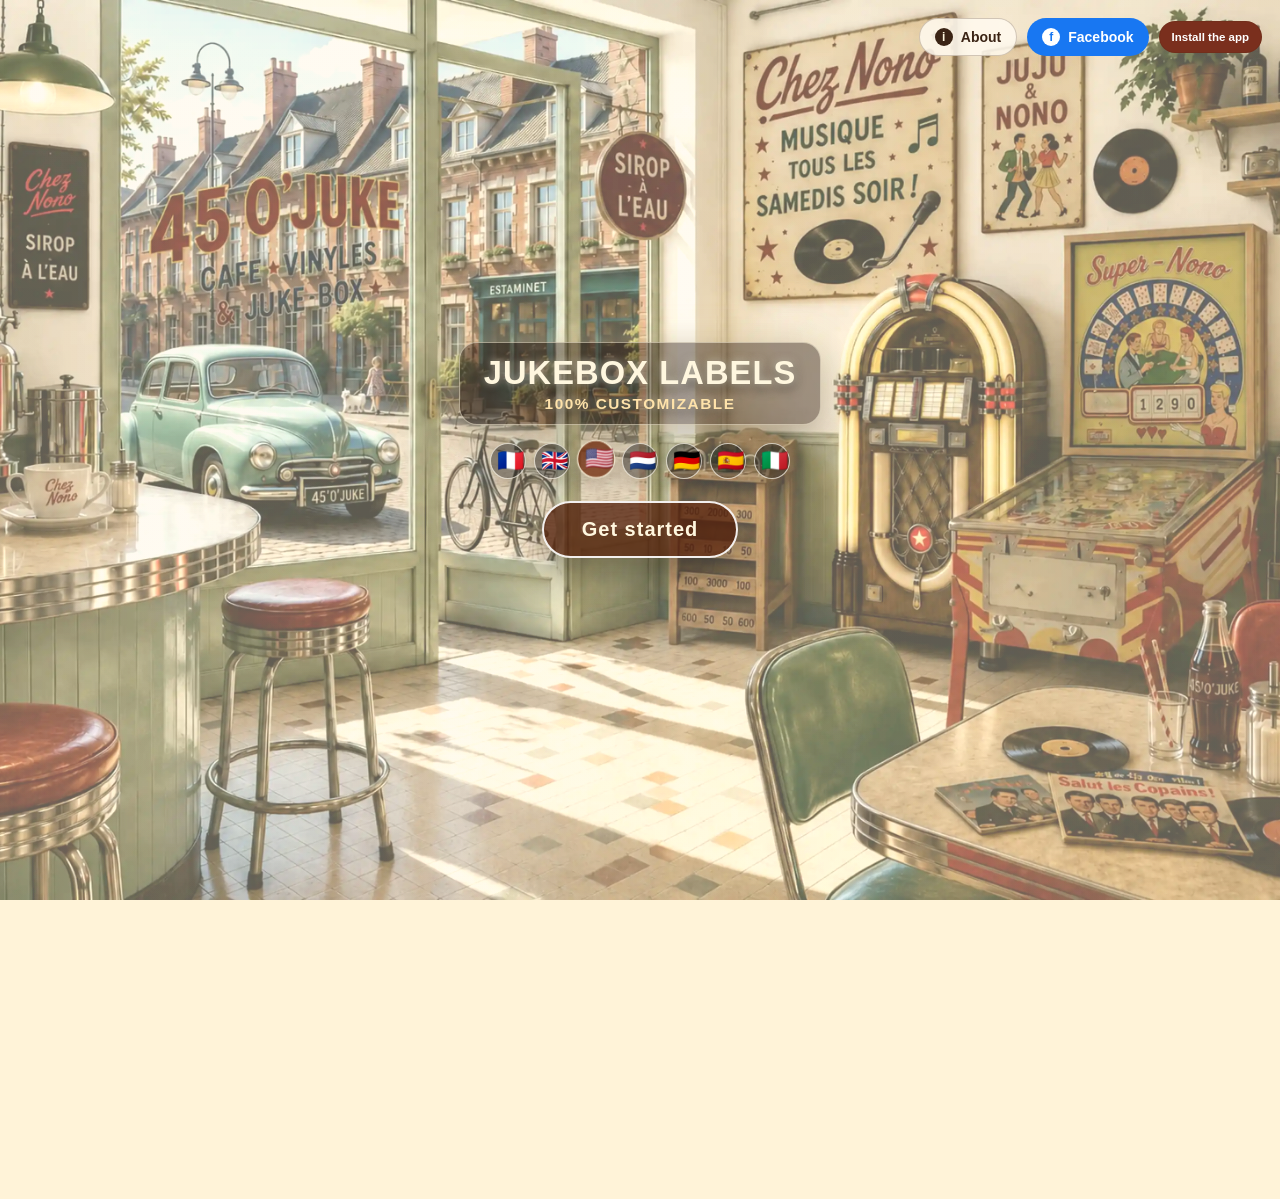
==== commit 36b4c43c: "Add files via upload" ====
--- a/index.html
+++ b/index.html
@@ -426,7 +426,7 @@
               <label class="champ" data-decor-panel="motif" data-motif-reglage><span class="champ__libelle">Opacité <span class="valeur-range" data-range-value="motif" data-range-unit="%"></span></span><input id="motif" type="range" min="0" max="100" step="1" /></label>
               <label class="champ" data-decor-panel="motif" data-motif-reglage><span class="champ__libelle">Angle <span class="valeur-range" data-range-value="angleMotif"></span></span><input id="angleMotif" type="range" min="-80" max="80" step="1" /></label>
               <div class="separateur-reglages" data-decor-panel="motif"></div>
-              <div class="champ champ-large options-bordure" data-decor-panel="motif">
+              <div class="champ champ-large options-bordure" data-decor-panel="motif" data-option-decor-ruban>
                 <div class="options-bordure__choix options-bordure__choix--simple">
                   <label class="option-case">Ruban <input id="motifRuban" type="checkbox" /></label>
                 </div>
@@ -467,7 +467,7 @@
                 <span class="champ__libelle">Motif secondaire appliqué</span>
                 <div class="options-bordure__choix">
                   <label class="option-case">Fond <input id="motifSecondaireFond" type="checkbox" checked /></label>
-                  <label class="option-case">Ruban <input id="motifSecondaireRuban" type="checkbox" /></label>
+                  <label class="option-case" data-option-decor-ruban>Ruban <input id="motifSecondaireRuban" type="checkbox" /></label>
                 </div>
               </div>
               <label class="champ" data-decor-panel="motif" data-traits-modernes-reglage>Couleur secondaire <input id="couleurTraitsModernes" type="color" /></label>
@@ -490,11 +490,11 @@
 
           <section class="groupe onglet-panneau" data-tab-panel="ruban" hidden>
             <div class="grille">
-              <label class="champ">Cadre <input id="couleur1" type="color" /></label>
+              <label class="champ"><span id="libelleCouleurContour">Cadre</span> <input id="couleur1" type="color" /></label>
               <label class="champ" data-modele-masque="CELESTE">Fond supérieur <input id="couleur2" type="color" /></label>
               <label class="champ" data-modele-masque="CELESTE">Fond inférieur <input id="couleur3" type="color" /></label>
               <label class="champ" data-modele-visible="CELESTE">Fond moderne <input id="couleurFondModerne" type="color" /></label>
-              <label class="champ">Ruban / zone artiste <input id="couleurRuban" type="color" /></label>
+              <label class="champ"><span id="libelleCouleurRuban">Ruban / zone artiste</span> <input id="couleurRuban" type="color" /></label>
               <label class="champ" data-modele-visible="CELESTE">Bande gauche <input id="couleurBandeGauche" type="color" /></label>
               <label class="champ" data-modele-visible="CELESTE">Bande droite <input id="couleurBandeDroite" type="color" /></label>
               <div class="separateur-reglages"></div>
@@ -563,7 +563,7 @@
               <label class="champ" data-modele-visible="CELESTE"><span class="champ__libelle">Orientation gauche <span class="valeur-range" data-range-value="angleBandeGauche"></span></span><input id="angleBandeGauche" type="range" min="-80" max="80" step="1" /></label>
               <label class="champ" data-modele-visible="CELESTE"><span class="champ__libelle">Taille bande droite <span class="valeur-range" data-range-value="tailleBandeDroite" data-range-unit="%"></span></span><input id="tailleBandeDroite" type="range" min="0" max="60" step="1" /></label>
               <label class="champ" data-modele-visible="CELESTE"><span class="champ__libelle">Orientation droite <span class="valeur-range" data-range-value="angleBandeDroite"></span></span><input id="angleBandeDroite" type="range" min="-80" max="80" step="1" /></label>
-              <label class="champ" data-modele-visible="LEON JEAN"><span class="champ__libelle">Épaisseur traits <span class="valeur-range" data-range-value="epaisseurTraitsSeparateurs"></span></span><input id="epaisseurTraitsSeparateurs" type="range" min="1" max="12" step="0.5" /></label>
+              <label class="champ" data-modele-visible="LEON JEAN ADRIEN"><span class="champ__libelle">Épaisseur traits <span class="valeur-range" data-range-value="epaisseurTraitsSeparateurs"></span></span><input id="epaisseurTraitsSeparateurs" type="range" min="1" max="12" step="0.5" /></label>
               <label class="champ" data-modele-visible="LEON JEAN"><span class="champ__libelle">Position traits <span class="valeur-range" data-range-value="positionTraitsSeparateurs" data-range-unit="%"></span></span><input id="positionTraitsSeparateurs" type="range" min="25" max="75" step="1" /></label>
               <label class="champ" data-modele-visible="LEON JEAN"><span class="champ__libelle">Espace entre traits <span class="valeur-range" data-range-value="ecartTraitsSeparateurs" data-range-unit="%"></span></span><input id="ecartTraitsSeparateurs" type="range" min="10" max="42" step="1" /></label>
               <label class="champ champ-large" data-modele-visible="JEAN"><span class="champ__libelle">Taille des triangles <span class="valeur-range" data-range-value="tailleTrianglesJEAN" data-range-unit="%"></span></span><input id="tailleTrianglesJEAN" type="range" min="0" max="100" step="1" /></label>
--- a/style.css
+++ b/style.css
@@ -1 +1,881 @@
-:root{--fond:#fff3d8;--surface:#fff7df;--panneau:rgba(255,247,223,0.92);--controle:rgba(255,250,238,0.76);--controle-fonce:rgba(255,250,238,0.94);--texte:#2d1c13;--texte-doux:#7a6758;--accent:#8a5535;--accent-2:#7a2f1d;--logo-creme:#f2daae;--logo-noir:#070705;--bordure:rgba(74,43,24,0.18);--bordure-legere:rgba(74,43,24,0.1);--ombre:0 16px 38px rgba(50,28,15,0.13);--safe-top:env(safe-area-inset-top,0);--safe-right:env(safe-area-inset-right,0);--safe-bottom:env(safe-area-inset-bottom,0);--safe-left:env(safe-area-inset-left,0)}*{box-sizing:border-box}[hidden]{display:none!important}.visuellement-cache{position:absolute;width:1px;height:1px;overflow:hidden;clip-path:inset(50%);white-space:nowrap}body{margin:0;min-height:100vh;min-height:100dvh;overflow-x:clip;background:linear-gradient(rgba(255,247,223,0.86),rgba(255,243,216,0.9)),var(--fond);color:var(--texte);font-family:Inter,"Helvetica Neue",Arial,sans-serif;overscroll-behavior-x:none;-webkit-tap-highlight-color:transparent}body.is-range-dragging{user-select:none;-webkit-user-select:none;overscroll-behavior:none}body.is-intro-active{overflow:hidden;background:#fff3d8}body.is-intro-active>.page,body.is-intro-active>.pied-site{visibility:hidden}.intro{position:fixed;inset:0;z-index:10;display:flex;align-items:center;justify-content:center;padding:28px;background:#fff3d8;transition:opacity 2.2s ease,visibility 2.2s ease}.intro-fond{display:none}.intro::before{content:"";position:absolute;inset:0;background-image:url("Images/fond-45ojuke.webp");background-position:center top;background-repeat:no-repeat;background-size:cover;opacity:0.72;filter:brightness(1.06) contrast(1.03) saturate(1.04);pointer-events:none}.intro::after{content:"";position:absolute;inset:0;background:radial-gradient(circle at center,rgba(255,248,224,0.04),rgba(255,248,224,0.09) 72%),linear-gradient(rgba(255,247,220,0.05),rgba(255,247,220,0.08));pointer-events:none}.intro.disparait{opacity:0;visibility:hidden;pointer-events:none}.contenu-intro{position:relative;z-index:1;width:min(560px,100%);color:#fff7df;text-align:center;animation:arriveeDouce 0.9s ease both}.bloc-titre{display:inline-block;margin-bottom:18px;padding:12px 24px 11px;border:1px solid rgba(255,247,223,0.52);border-radius:18px;background:rgba(35,18,8,0.42);box-shadow:0 0 34px rgba(255,235,185,0.34),0 12px 36px rgba(0,0,0,0.30);backdrop-filter:blur(11px);-webkit-backdrop-filter:blur(11px)}.titre-intro{margin:0 0 4px;color:#fff7df;font-size:clamp(23px,2.55vw,38px);line-height:1.08;letter-spacing:1.1px;text-shadow:0 0 9px rgba(255,247,223,0.75),0 3px 12px rgba(0,0,0,0.82);text-transform:uppercase}.soustitre-intro{margin:0;color:#ffe3aa;font-size:clamp(13px,1.2vw,18px);font-weight:800;letter-spacing:1.5px;text-shadow:0 0 8px rgba(255,247,223,0.62),0 3px 10px rgba(0,0,0,0.72);text-transform:uppercase}.langues{display:flex;flex-wrap:wrap;justify-content:center;gap:8px;margin-bottom:22px}.drapeau{width:36px;height:36px;border:1px solid rgba(255,250,238,0.72);border-radius:999px;background:rgba(20,20,20,0.46);color:#fff7df;font-size:22px;font-weight:900;line-height:1;cursor:pointer;box-shadow:0 8px 24px rgba(0,0,0,0.32),0 0 14px rgba(255,235,185,0.16);backdrop-filter:blur(6px);-webkit-backdrop-filter:blur(6px);transition:transform 0.2s ease,background 0.2s ease,border-color 0.2s ease}.drapeau:hover,.drapeau.actif{transform:translateY(-2px) scale(1.06);border-color:#fff7df;background:rgba(110,42,12,0.78)}.commencer{padding:15px 38px;border:2px solid rgba(255,255,255,0.92);border-radius:999px;background:rgba(80,30,10,0.78);color:#fff7df;font-size:20px;font-weight:700;letter-spacing:1px;cursor:pointer;box-shadow:0 14px 38px rgba(0,0,0,0.42),0 0 18px rgba(255,235,185,0.18);backdrop-filter:blur(6px);-webkit-backdrop-filter:blur(6px);transition:transform 0.25s ease,background 0.25s ease}.commencer:hover{transform:scale(1.05);background:rgba(110,42,12,0.86)}.top-actions{position:fixed;top:18px;right:18px;z-index:30;display:flex;align-items:center;gap:10px}.top-actions__menu{display:flex;align-items:center;gap:10px}.menu-mobile-toggle{display:none}.home-index-link{display:none}body:not(.is-intro-active) .top-actions{position:relative;inset:auto;justify-self:end;align-self:center;z-index:12}body:not(.is-intro-active) .home-index-link,body:not(.is-intro-active) .menu-mobile-toggle{width:38px;min-width:38px;height:38px;display:inline-grid;place-items:center;gap:4px;border:1px solid rgba(70,40,20,0.22);border-radius:10px;padding:8px;background:rgba(255,250,238,0.92);color:var(--accent-2);box-shadow:0 8px 18px rgba(37,27,20,0.12);cursor:pointer}body:not(.is-intro-active) .home-index-link{text-decoration:none}body:not(.is-intro-active) .home-index-link svg{width:20px;height:20px;fill:none;stroke:currentColor;stroke-width:2;stroke-linecap:round;stroke-linejoin:round}body:not(.is-intro-active) .menu-mobile-toggle span{width:16px;height:2px;display:block;border-radius:999px;background:currentColor}body:not(.is-intro-active) .top-actions__menu{position:absolute;top:calc(100% + 7px);right:0;width:180px;display:none;grid-template-columns:1fr;gap:6px;padding:7px;border:1px solid rgba(70,40,20,0.16);border-radius:12px;background:rgba(255,250,238,0.98);box-shadow:0 14px 28px rgba(37,27,20,0.2)}body:not(.is-intro-active) .top-actions.is-menu-ouvert .top-actions__menu{display:grid}body:not(.is-intro-active) .top-actions__menu .about-btn,body:not(.is-intro-active) .top-actions__menu .facebook-btn,body:not(.is-intro-active) .top-actions__menu .installer-app-btn,body:not(.is-intro-active) .top-actions__menu .soutien-menu-btn,body:not(.is-intro-active) .top-actions__menu .confidentialite-menu-btn{width:100%;min-height:34px;display:inline-flex;align-items:center;justify-content:flex-start;gap:8px;border:1px solid rgba(70,40,20,0.12);border-radius:9px;padding:7px 10px;background:rgba(255,250,238,0.88);color:var(--accent-2);cursor:pointer;font-size:0.78rem;font-weight:850;text-decoration:none}body:not(.is-intro-active) .top-actions__menu .facebook-text{display:inline}.about-btn,.facebook-btn{min-height:38px;display:inline-flex;align-items:center;justify-content:center;gap:8px;border-radius:999px;padding:9px 15px;font-size:14px;font-weight:800;text-decoration:none;cursor:pointer}.about-btn{border:1px solid rgba(70,40,20,0.24);background:rgba(255,250,238,0.88);color:#3b2415}.about-icon,.facebook-icon{width:18px;height:18px;display:inline-flex;align-items:center;justify-content:center;border-radius:50%;font-size:12px;font-weight:900}.about-icon{background:#3b2415;color:#fff7df}.about-presentation{margin-bottom:18px;padding:clamp(18px,3vw,24px);border:1px solid rgba(74,43,24,0.14);border-radius:14px;background:linear-gradient(145deg,rgba(255,250,238,0.96),rgba(248,232,198,0.58));box-shadow:0 10px 24px rgba(50,28,15,0.08)}.about-presentation h3{margin:0 0 14px;color:var(--accent-2);font-family:Georgia,"Times New Roman",serif;font-size:clamp(1.15rem,2.5vw,1.35rem);line-height:1.2}.about-presentation p{margin:0 0 12px;color:var(--texte);font-size:0.96rem;line-height:1.65}.about-presentation p:last-child{margin-bottom:0}.about-presentation .about-signature{color:var(--accent);font-size:0.88rem;font-style:italic;font-weight:700;line-height:1.5;text-transform:none}.about-presentation .about-compatibility{padding-left:12px;border-left:3px solid rgba(138,85,53,0.38);color:#624530;font-weight:700}.facebook-btn{border:0;background:#1877f2;color:#fff}.soutien-menu-btn,.confidentialite-menu-btn{display:none}.installer-app-btn{min-height:32px;border:1px solid rgba(74,43,24,0.16);border-radius:999px;padding:6px 12px;background:var(--accent-2);color:#fff;cursor:pointer;font-size:0.72rem;font-weight:900}.facebook-icon{background:#fff;color:#1877f2}.about-modal{position:fixed;inset:0;z-index:40;display:none;align-items:center;justify-content:center;width:100vw;max-width:none;height:100vh;max-height:none;margin:0;padding:22px;border:0;background:transparent;color:inherit}.about-modal::backdrop{background:rgba(40,24,14,0.46);backdrop-filter:blur(5px);-webkit-backdrop-filter:blur(5px)}.about-modal[open]{display:flex}.about-box{width:min(760px,100%);max-height:calc(100vh - 44px);overflow:hidden;border:1px solid rgba(255,247,223,0.64);border-radius:20px;background:#fffaf0;color:#3b2415;box-shadow:0 20px 70px rgba(0,0,0,0.38),0 0 28px rgba(255,235,185,0.22)}.about-header{display:flex;align-items:center;justify-content:space-between;gap:12px;padding:16px 18px 15px;border-bottom:1px solid rgba(90,50,20,0.14);background:linear-gradient(135deg,#f3c97d,#fff0c8)}.about-header h2{margin:0;color:#3b2415;font-size:22px;line-height:1.1}.close-about{flex:0 0 auto;width:34px;height:34px;border:0;border-radius:50%;background:rgba(255,255,255,0.78);color:#3b2415;font-size:24px;line-height:1;cursor:pointer}.about-content{max-height:calc(100vh - 130px);overflow-y:auto;padding:18px}.about-content h3{margin:0 0 10px;color:#3b2415;font-size:16px}.about-content h4{margin:0 0 8px;color:#3b2415;font-size:14px}.about-content p{margin:0 0 10px;color:#4b3020;font-size:14px;line-height:1.48}.about-signature{margin-bottom:16px!important;color:#7a563a!important;font-size:13px!important;font-weight:800;text-transform:uppercase;letter-spacing:0}.about-actions{display:grid;grid-template-columns:repeat(2,minmax(0,1fr));gap:10px;margin:14px 0 18px}.about-action{display:inline-flex;align-items:center;justify-content:center;min-height:42px;border-radius:12px;padding:10px 14px;color:#fff;font-weight:800;font-size:14px;text-decoration:none}.about-action--facebook{background:#1877f2}.about-action--email{background:#5b3723}.about-license{padding:14px;border:1px solid rgba(90,50,20,0.12);border-radius:16px;background:rgba(255,255,255,0.58)}.about-license p{color:#624530;font-size:13px}.about-license p:last-of-type{margin-bottom:12px}.about-license-link{min-height:34px;border:1px solid rgba(90,50,20,0.2);border-radius:999px;padding:7px 13px;background:rgba(255,250,240,0.82);color:var(--accent-2);cursor:pointer;font-size:12px;font-weight:800;transition:border-color 0.2s ease,background 0.2s ease}.about-license-link:hover,.about-license-link:focus-visible{border-color:rgba(122,47,29,0.42);background:#fffaf0}.licence-modal .about-box{width:min(720px,100%)}.licence-complete-content{color:#624530}.licence-complete-content ul{margin:0 0 14px;padding-left:18px;color:#624530;font-size:14px;line-height:1.55}.licence-complete-content li{margin:0 0 6px}@keyframes arriveeDouce{from{opacity:0;transform:translateY(16px)}to{opacity:1;transform:translateY(0)}}html{overflow-x:hidden;scroll-behavior:smooth}button,input,select{font:inherit}button,input,select,label{touch-action:manipulation}.page{width:100%;margin:0 auto;padding:0 clamp(12px,1.5vw,24px) clamp(8px,1vw,16px)}.hero-site{min-height:auto;display:grid;align-items:center;justify-items:center;padding:clamp(8px,1vw,12px) 0}.hero-site__contenu{width:100%;display:grid;align-items:center;justify-items:center;gap:0;text-align:center}body:not(.is-intro-active) .hero-site__contenu{grid-template-columns:minmax(0,1fr) auto;gap:12px}.hero-site__logo{width:min(620px,100%);height:auto;display:block;filter:drop-shadow(0 10px 20px rgba(37,27,20,0.12))}.hero-site h1{margin:0;font-family:Baskerville,"Palatino Linotype","Book Antiqua",serif;line-height:0.98}.hero-site h1{max-width:none;font-size:clamp(1.55rem,2.2vw,2.35rem);white-space:nowrap}.section-site{scroll-margin-top:96px;padding:0 0 clamp(10px,1.5vw,20px)}.seo-accueil{width:min(1220px,96%);display:none;margin:clamp(8px,1.4vw,18px) auto clamp(12px,2vw,26px);border:1px solid var(--bordure-legere);border-radius:12px;padding:clamp(20px,3vw,34px);background:rgba(255,247,223,0.58);color:var(--texte-doux)}body.is-accueil-selection .seo-accueil{display:block}.seo-accueil__contenu{max-width:880px;margin:0 auto}.seo-accueil h2{margin:0 0 14px;color:var(--accent-2);font-family:Baskerville,"Palatino Linotype","Book Antiqua",serif;font-size:clamp(1.25rem,2vw,1.75rem);line-height:1.15}.seo-accueil p{margin:0 0 10px;font-size:clamp(0.86rem,1.2vw,0.96rem);font-weight:600;line-height:1.6}.seo-accueil__lien{display:inline-block;margin-top:4px;color:var(--accent);font-size:0.82rem;font-weight:800;text-underline-offset:3px}.seo-accueil__lien:hover,.seo-accueil__lien:focus-visible{color:var(--accent-2)}.page-guide{min-height:100vh;background:linear-gradient(rgba(255,247,223,0.88),rgba(255,243,216,0.94)),url("Images/fond-45ojuke.webp") center top / cover no-repeat}.guide-retour-fixe{position:fixed;top:max(14px,env(safe-area-inset-top,0));left:max(14px,env(safe-area-inset-left,0));z-index:5;min-height:40px;display:inline-flex;align-items:center;gap:8px;border:1px solid var(--bordure);border-radius:999px;padding:8px 13px;background:rgba(255,250,238,0.94);color:var(--accent-2);font-size:0.76rem;font-weight:850;text-decoration:none;box-shadow:0 8px 20px rgba(37,27,20,0.14);backdrop-filter:blur(8px);-webkit-backdrop-filter:blur(8px)}.guide-retour-fixe svg{width:18px;height:18px;fill:none;stroke:currentColor;stroke-linecap:round;stroke-linejoin:round;stroke-width:1.8}.guide-retour-fixe:hover,.guide-retour-fixe:focus-visible{border-color:rgba(122,47,29,0.3);background:var(--surface)}.guide-entete{position:relative;display:flex;justify-content:center;padding:clamp(16px,3vw,34px) 18px 10px}.guide-langues{position:absolute;top:clamp(16px,3vw,34px);right:max(14px,env(safe-area-inset-right,0));display:flex;flex-wrap:wrap;justify-content:flex-end;gap:5px}.guide-langues .drapeau{width:32px;height:32px;border-color:var(--bordure);background:rgba(255,250,238,0.9);color:var(--texte);font-size:19px;box-shadow:0 5px 14px rgba(37,27,20,0.12)}.guide-entete__logo{width:min(620px,88vw);display:block}.guide-entete__logo img{width:100%;height:auto;display:block;filter:drop-shadow(0 10px 20px rgba(37,27,20,0.12))}.guide-conteneur{width:min(980px,calc(100% - 28px));margin:0 auto;padding:clamp(12px,2vw,24px) 0 30px}.guide-article{border:1px solid var(--bordure);border-radius:16px;padding:clamp(24px,5vw,58px);background:rgba(255,250,238,0.94);box-shadow:var(--ombre)}.guide-introduction{max-width:790px;margin:0 auto clamp(24px,4vw,38px);text-align:center}.guide-introduction__surtitre{margin:0 0 8px;color:var(--accent);font-size:0.72rem;font-weight:900;letter-spacing:0.12em;text-transform:uppercase}.guide-introduction h1{margin:0;color:var(--accent-2);font-family:Baskerville,"Palatino Linotype","Book Antiqua",serif;font-size:clamp(2rem,5vw,3.5rem);line-height:1.02}.guide-introduction__texte{margin:18px auto 0;color:var(--texte-doux);font-size:clamp(0.96rem,1.7vw,1.08rem);font-weight:600;line-height:1.65}.guide-sommaire{display:grid;grid-template-columns:repeat(2,minmax(0,1fr));gap:8px 18px;margin-bottom:clamp(30px,5vw,50px);border:1px solid var(--bordure);border-radius:12px;padding:18px 20px;background:rgba(255,247,223,0.72)}.guide-sommaire strong{grid-column:1 / -1;margin-bottom:3px;color:var(--accent-2)}.guide-sommaire a,.guide-signature a{color:var(--accent);font-weight:800;text-underline-offset:3px}.guide-article>section{scroll-margin-top:18px;margin:0 auto;padding:clamp(26px,4vw,42px) 0;border-top:1px solid var(--bordure-legere)}.guide-article>section h2{margin:0 0 16px;color:var(--accent-2);font-family:Baskerville,"Palatino Linotype","Book Antiqua",serif;font-size:clamp(1.45rem,3vw,2rem);line-height:1.15}.guide-article>section p,.guide-etapes{color:var(--texte-doux);font-size:clamp(0.94rem,1.5vw,1.02rem);font-weight:600;line-height:1.7}.guide-article>section p{margin:0 0 14px}.guide-conseil{margin:22px 0;border-left:4px solid var(--accent);border-radius:0 10px 10px 0;padding:16px 18px;background:rgba(138,85,53,0.08);color:var(--accent-2)}.guide-conseil p{margin:6px 0 0!important}.guide-etapes{display:grid;gap:10px;margin:18px 0 24px;padding-left:24px}.guide-action{min-height:44px;display:inline-flex;align-items:center;justify-content:center;margin-top:8px;border:1px solid transparent;border-radius:999px;padding:11px 20px;background:var(--accent-2);color:#fff;font-weight:900;text-decoration:none;box-shadow:0 8px 18px rgba(122,47,29,0.18)}.guide-action:hover,.guide-action:focus-visible{background:var(--accent)}.guide-faq{display:grid;gap:10px}.guide-faq details{border:1px solid var(--bordure);border-radius:10px;background:rgba(255,247,223,0.52)}.guide-faq summary{padding:14px 16px;color:var(--texte);cursor:pointer;font-weight:850}.guide-faq details p{margin:0!important;padding:0 16px 16px}.guide-signature{margin-top:18px;border-top:1px solid var(--bordure-legere);padding-top:24px;color:var(--texte-doux);font-size:0.86rem;font-weight:650;line-height:1.55;text-align:center}.guide-signature p{margin:0 0 8px}.guide-pied{padding:0 18px 26px;color:var(--texte-doux);font-size:0.76rem;font-weight:700;text-align:center}.guide-pied p{margin:0}@media screen and (max-width:620px){.guide-retour-fixe{top:max(10px,env(safe-area-inset-top,0));left:max(10px,env(safe-area-inset-left,0));width:40px;min-height:40px;justify-content:center;padding:9px}.guide-retour-fixe span{position:absolute;width:1px;height:1px;overflow:hidden;clip-path:inset(50%);white-space:nowrap}.guide-entete{padding:58px 12px 8px}.guide-langues{top:12px;right:10px;left:58px}.guide-langues .drapeau{width:29px;height:29px;font-size:17px}.guide-conteneur{width:min(100% - 16px,980px)}.guide-article{border-radius:12px;padding:24px 19px}.guide-sommaire{grid-template-columns:1fr;padding:16px}.guide-sommaire strong{grid-column:1}.guide-action{width:100%}}.bouton{min-width:0;min-height:36px;display:inline-flex;align-items:center;justify-content:center;border:0;border-radius:10px;padding:8px 12px;background:var(--surface);color:var(--accent);border:1px solid var(--bordure);text-decoration:none;cursor:pointer;box-shadow:none;font-weight:800;text-align:center;white-space:normal;overflow-wrap:anywhere}.bouton-principal{color:#fff;border-color:transparent;background:var(--accent-2)}.bouton-secondaire{color:var(--accent-2)}.bouton:disabled{opacity:0.45;cursor:not-allowed}.groupe-historique{display:inline-flex;flex:0 0 auto;gap:4px;align-items:center;white-space:nowrap}.bouton-historique{width:30px;padding:0;padding-inline:0}.menu-actions-apercu{position:relative;z-index:30;display:inline-flex;flex:0 0 auto}.menu-actions-apercu__bouton{min-width:42px;padding-inline:12px;font-size:1.05rem;line-height:1}.menu-actions-apercu__liste{position:absolute;top:calc(100% + 7px);right:0;z-index:40;min-width:min(265px,calc(100vw - 28px));display:grid;gap:4px;border:1px solid rgba(145,26,16,0.24);border-radius:8px;padding:6px;background:rgba(255,250,241,0.98);box-shadow:0 16px 30px rgba(31,21,14,0.18)}.menu-actions-apercu__liste[hidden]{display:none}.menu-actions-apercu__liste button{width:100%;border:0;border-radius:7px;padding:9px 10px;background:transparent;color:var(--accent-2);cursor:pointer;font:inherit;font-size:0.82rem;font-weight:880;text-align:left}.menu-actions-apercu__liste button:hover,.menu-actions-apercu__liste button:focus-visible{background:rgba(145,26,16,0.1);outline:none}.menu-actions-apercu__liste button.is-confirme{background:rgba(80,116,77,0.14);color:#31522d}.menu-actions-apercu__liste button:disabled{color:rgba(103,70,50,0.58);cursor:not-allowed}.menu-actions-apercu__liste button:first-child{border-bottom:1px solid rgba(138,85,53,0.14);border-radius:7px 7px 4px 4px}.atelier{--largeur-reglages:minmax(310px,430px);--top-apercu-sticky:clamp(12px,1.5vw,24px);--hauteur-grille:clamp(420px,56vh,760px);display:grid;grid-template-columns:minmax(310px,430px) minmax(520px,1fr);gap:clamp(14px,1.6vw,24px);align-items:start}.is-accueil-selection .atelier{grid-template-columns:minmax(0,1fr)}.is-accueil-selection .controles{display:none}.panneau{border:1px solid var(--bordure);border-radius:12px;background:var(--panneau);box-shadow:var(--ombre)}.controles{position:relative;display:block;padding:12px 14px 14px}.atelier-separateur{display:none}@media screen and (min-width:861px){body.is-grille-jukebox-ouverte:not(.is-accueil-selection) .controles{position:sticky;top:12px;z-index:8;max-height:calc(100dvh - 24px);overflow-y:auto;overscroll-behavior:contain}body.is-grille-jukebox-disponible:not(.is-accueil-selection) .atelier-separateur{position:relative;display:block;border:0;background:transparent;touch-action:none}body.is-grille-jukebox-disponible:not(.is-accueil-selection) .atelier-separateur[hidden]{display:none}.atelier-separateur--vertical{grid-column:2;grid-row:1 / -1;align-self:stretch;min-height:100%;cursor:col-resize}.atelier-separateur--horizontal{grid-column:3;grid-row:2;z-index:1;align-self:stretch;min-height:8px;cursor:row-resize}.atelier-separateur::before{position:absolute;border-radius:999px;background:rgba(138,85,53,0.18);content:"";transition:background 160ms ease,transform 160ms ease}.atelier-separateur--vertical::before{inset:12px 2px}.atelier-separateur--horizontal::before{inset:2px 12px}.atelier-separateur:hover::before,body.is-redimensionnement-atelier .atelier-separateur::before{background:rgba(138,85,53,0.42)}body.is-redimensionnement-atelier{cursor:grabbing;user-select:none}}.assistant-reglages{display:grid;gap:5px;padding-bottom:12px}.assistant-reglages__etape{margin:0;color:var(--accent);font-size:0.66rem;font-weight:950;text-transform:uppercase}.assistant-reglages__titre{margin:0;color:var(--accent-2);font-size:clamp(1.08rem,2vw,1.45rem);font-weight:950;line-height:1.08}.assistant-reglages__aide{margin:0;color:var(--texte-doux);font-size:0.74rem;font-weight:760;line-height:1.34}.assistant-navigation{position:sticky;bottom:0;z-index:5;isolation:isolate;display:grid;grid-template-columns:minmax(0,1fr) minmax(0,1.2fr);gap:10px;margin:12px -14px -14px;border-top:1px solid var(--bordure);padding:12px 14px;background:var(--surface)}.assistant-navigation .bouton{position:relative;z-index:1;min-height:42px;line-height:1.15;white-space:nowrap;overflow-wrap:normal}.groupe{padding:12px 0 0}.onglet-panneau[hidden]{display:none!important}.grille{display:grid;grid-template-columns:repeat(2,minmax(0,1fr));gap:0 12px;padding-top:10px}.champ{display:grid;grid-template-columns:minmax(0,1fr);align-items:start;gap:6px;min-width:0;color:var(--texte-doux);padding:7px 0;font-size:0.72rem;font-weight:760;line-height:1.2;overflow-wrap:anywhere}.aide-option{position:relative;width:18px;min-width:18px;height:18px;min-height:18px;display:inline-grid;place-items:center;margin-left:6px;border:1px solid rgba(122,47,29,0.22);border-radius:50%;padding:0;background:rgba(255,250,238,0.72);color:var(--accent-2);cursor:help;font-size:0.68rem;font-weight:950;line-height:1;vertical-align:middle}.aide-option.is-active{border-color:rgba(145,26,16,0.42);background:#fff7df;color:var(--accent)}.aide-bulle{position:fixed;z-index:999;border:1px solid rgba(74,43,24,0.2);border-radius:8px;padding:8px 10px;background:rgba(45,28,19,0.96);color:#fff7df;box-shadow:0 10px 24px rgba(31,21,14,0.22);font-size:0.7rem;font-weight:760;line-height:1.3;overflow-wrap:anywhere;pointer-events:none}.option-libelle{display:inline-flex;align-items:center;gap:2px;min-width:0;overflow-wrap:anywhere}.champ__libelle{display:flex;grid-column:1 / -1;justify-content:space-between;gap:8px;align-items:baseline}.valeur-range{color:#2d6d62;font-size:0.7rem;font-weight:860;font-variant-numeric:tabular-nums}.champ-masque{display:none!important}.reglages-deplacement-textes{display:grid;grid-template-columns:repeat(2,minmax(0,1fr));gap:3px 12px;margin-top:2px;padding:8px 10px 4px;border:1px solid var(--bordure-legere);border-radius:8px;background:rgba(255,255,255,0.28)}.reglages-deplacement-textes__titre{grid-column:1 / -1;margin:7px 0 0;color:var(--texte);font-size:0.72rem;font-weight:900}.reglages-deplacement-textes__titre:first-child{margin-top:0}.reglages-deplacement-textes .champ:has(input[type="range"]){grid-column:auto}.champ-description{margin:0;color:var(--texte-doux);padding:7px 0;font-size:0.68rem;font-weight:680;line-height:1.3}.choix-decor{border:0;margin:0;padding-top:7px;display:grid;grid-template-columns:minmax(0,1fr)}.choix-decor__titre{display:inline-flex;align-items:center;gap:2px}.choix-decor__options{display:grid;grid-template-columns:repeat(3,minmax(0,1fr));gap:6px;margin-top:4px;grid-column:1 / -1;width:100%;min-width:0}.choix-decor__option{appearance:none;-webkit-appearance:none;width:100%;min-width:0;min-height:42px;display:flex;align-items:center;justify-content:center;border:1px solid rgba(138,85,53,0.28);border-radius:8px;padding:9px 8px;background:rgba(255,250,238,0.92);color:var(--accent-2);cursor:pointer;font-family:inherit;font-size:0.78rem;font-weight:930;line-height:1.1;text-align:center;white-space:nowrap;overflow-wrap:normal;box-shadow:inset 0 1px 1px rgba(255,255,255,0.72),0 1px 2px rgba(37,27,20,0.06)}.choix-decor__option[aria-pressed="true"]{border-color:rgba(122,47,29,0.55);background:var(--accent);color:#fff8ec;box-shadow:0 6px 14px rgba(122,47,29,0.16)}.choix-decor__option:focus-visible{outline:2px solid rgba(138,85,53,0.28);outline-offset:2px}.reglages-texte-ruban{display:block;width:100%;min-width:0}.reglages-texte-ruban[hidden]{display:none!important}.reglages-texte-ruban>.grille{width:100%}.champ-large{grid-column:1 / -1}.separateur-reglages{grid-column:1 / -1;height:1px;margin:6px 0 3px;background:linear-gradient(90deg,transparent,rgba(138,85,53,0.28),transparent)}.couleurs-textes{display:grid;grid-template-columns:repeat(3,minmax(0,1fr));gap:12px}.couleurs-textes .champ{grid-template-columns:minmax(0,1fr) auto;align-items:center}.couleurs-textes .champ input[type="color"]{justify-self:end}.options-bordure{gap:6px}.options-bordure__choix{display:grid;grid-template-columns:repeat(2,minmax(0,1fr));gap:8px}.options-bordure__choix--simple{grid-template-columns:minmax(0,1fr)}.option-case{display:grid;grid-template-columns:minmax(0,1fr) 18px;align-items:center;min-width:0;gap:8px;padding:7px 8px;border:1px solid rgba(44,35,28,0.12);border-radius:7px;background:rgba(255,250,238,0.58)}.option-case input[type="checkbox"]{justify-self:end}[data-tab-panel="texte"] .champ:has(select){grid-template-columns:minmax(0,1fr)}[data-tab-panel="texte"] .champ:has(#policeTitres),[data-tab-panel="texte"] .champ:has(#policeArtiste){grid-column:1 / -1;grid-template-columns:minmax(0,1fr)}.marques-panneau{display:grid;gap:8px;padding-top:10px}.marques-activation{display:grid;grid-template-columns:minmax(0,1fr) auto;align-items:center;gap:10px;border:1px solid var(--bordure-legere);border-radius:8px;padding:9px 10px;background:var(--controle);cursor:pointer}.marques-activation__texte{display:grid;gap:3px;min-width:0}.marques-activation__titre{color:var(--texte);font-size:0.76rem;font-weight:900}.marques-activation__aide{color:var(--texte-doux);font-size:0.64rem;font-weight:700;line-height:1.3}.marques-switch{position:relative;display:inline-grid;place-items:center;width:42px;height:24px}.marques-switch input{position:absolute;inset:0;width:100%;height:100%;margin:0;opacity:0;cursor:pointer}.marques-switch__piste{width:42px;height:24px;border:1px solid rgba(44,35,28,0.18);border-radius:999px;background:rgba(44,35,28,0.18);transition:background 0.18s ease,border-color 0.18s ease;pointer-events:none}.marques-switch__piste::after{content:"";position:absolute;top:3px;left:3px;width:18px;height:18px;border-radius:50%;background:#fff;box-shadow:0 3px 8px rgba(37,27,20,0.22);transition:transform 0.18s ease}.marques-switch input:checked + .marques-switch__piste{border-color:rgba(138,85,53,0.72);background:var(--accent)}.marques-switch input:checked + .marques-switch__piste::after{transform:translateX(18px)}.marques-switch input:focus-visible + .marques-switch__piste{outline:3px solid rgba(138,85,53,0.32);outline-offset:3px}.marques-section{display:grid;gap:4px;border-top:1px solid rgba(44,35,28,0.11);padding-top:8px}.marques-section--contenu{border-top:0;padding-top:0}.marques-section__titre{margin:0;color:var(--texte);font-size:0.68rem;font-weight:900;letter-spacing:0;text-transform:none}.marques-grille{padding-top:0}.marques-grille--contenu{grid-template-columns:repeat(3,minmax(0,1fr))}.marque-couleur input[type="color"]{min-height:28px}.mise-en-avant-secondaire{display:grid;justify-items:start;gap:8px;border:1px solid rgba(145,26,16,0.18);border-radius:8px;padding:8px;background:rgba(255,250,238,0.5);box-shadow:inset 0 0 0 1px rgba(255,255,255,0.52)}.mise-en-avant-secondaire.is-active{border-color:rgba(138,85,53,0.58);background:linear-gradient(135deg,rgba(138,85,53,0.16),rgba(255,250,238,0.7))}.selecteur-secondaire{display:inline-grid;grid-template-columns:repeat(2,minmax(46px,1fr));gap:4px;padding:4px;margin:0;border:1px solid rgba(44,35,28,0.12);border-radius:8px;background:rgba(255,255,255,0.72)}.selecteur-secondaire label{min-height:30px;display:grid;place-items:center;border-radius:6px;background:var(--surface);color:var(--accent-2);cursor:pointer;font-size:0.7rem;font-weight:950;box-shadow:0 5px 10px rgba(31,21,14,0.1)}.selecteur-secondaire label:has(input:checked){background:var(--accent);color:#fff}.selecteur-secondaire input{position:absolute;opacity:0;pointer-events:none}.navigation-galerie-modeles{display:grid;grid-template-columns:auto minmax(0,1fr) auto;gap:9px}.navigation-galerie-modeles .galerie-modeles{grid-column:2}.navigation-galerie-modeles:has(.bouton-navigation-modeles[hidden]) .galerie-modeles{grid-column:1 / -1}.galerie-modeles{display:grid;grid-template-columns:repeat(2,minmax(0,1fr));gap:9px}.galerie-modeles--secondaire{grid-template-columns:repeat(2,minmax(0,1fr))}.galerie-modeles--accueil{grid-template-columns:repeat(5,minmax(0,1fr));gap:8px}.bloc-secondaire{display:grid;gap:8px;border:0;padding:0;background:transparent}.carte-modele{display:grid;gap:5px;border:1px solid var(--bordure);border-radius:8px;padding:6px;background:rgba(255,250,238,0.72);color:var(--texte);cursor:pointer;font-size:0.72rem;font-weight:900;text-align:center}.carte-modele:hover{border-color:rgba(122,47,29,0.34);background:rgba(255,247,223,0.96)}.carte-modele:focus-visible{outline:2px solid rgba(138,85,53,0.36);outline-offset:2px}.carte-modele.is-actif{border-color:rgba(122,47,29,0.68);box-shadow:inset 0 0 0 2px rgba(122,47,29,0.16),0 10px 20px rgba(50,28,15,0.1)}.carte-modele--indisponible{cursor:default;opacity:0.82}.carte-modele--indisponible:hover{border-color:var(--bordure);background:rgba(255,250,238,0.72)}.carte-modele__nom{display:block;color:var(--texte);font-size:0.62rem;font-weight:850;letter-spacing:0;line-height:1.1;text-align:center}.carte-modele__apercu{position:relative;width:100%;aspect-ratio:3 / 1;display:block;background:#fffaf0;border-radius:6px;box-shadow:0 5px 12px rgba(31,21,14,0.12);overflow:hidden}.carte-modele__image{position:absolute;inset:0;width:100%;height:100%;display:block;object-fit:contain;object-position:center;transition:opacity 180ms ease}.carte-modele__image--base{opacity:1}.carte-modele__image--variante{opacity:0}@media (hover:hover) and (pointer:fine){.carte-modele:not(.carte-modele--indisponible):hover .carte-modele__image--base{opacity:0}.carte-modele:not(.carte-modele--indisponible):hover .carte-modele__image--variante{opacity:1}}.carte-modele__teaser{width:100%;aspect-ratio:var(--ratio-etiquette,3 / 1);display:grid;place-items:center;border:1px dashed rgba(122,47,29,0.38);border-radius:6px;padding:6px 8px;background:linear-gradient(135deg,rgba(255,255,255,0.82),rgba(246,236,217,0.64)),#fffaf0;color:rgba(72,47,32,0.76);box-shadow:inset 0 0 0 2px rgba(255,255,255,0.5),0 4px 9px rgba(31,21,14,0.08);font-size:0.54rem;font-weight:900;line-height:1.05;text-align:center;text-wrap:balance}.champ input,.champ select{width:100%;min-width:0;min-height:30px;border:1px solid rgba(44,35,28,0.16);border-radius:6px;padding:5px 8px;background:var(--controle-fonce);color:var(--texte);font-size:0.78rem;font-weight:720;box-shadow:inset 0 1px 1px rgba(255,255,255,0.8),0 1px 2px rgba(37,27,20,0.08)}.champ input:focus,.champ select:focus{outline:2px solid rgba(138,85,53,0.22);outline-offset:1px;border-color:rgba(138,85,53,0.66)}.champ input[type="checkbox"]{justify-self:start;width:17px;min-width:17px;height:17px;min-height:17px;margin:0;padding:0;border-radius:5px;accent-color:var(--accent);box-shadow:none}.champ input[type="radio"]{width:16px;min-width:16px;height:16px;min-height:16px;padding:0;margin:0;accent-color:var(--accent);box-shadow:none}.champ input[type="color"]{justify-self:end;width:64px;min-height:28px;padding:2px;border-radius:7px}.champ input[type="range"]{appearance:none;-webkit-appearance:none;display:block;grid-column:1 / -1;max-width:100%;min-width:0;height:18px;min-height:18px;padding:0;border:0;background:transparent;box-shadow:none;accent-color:var(--accent);cursor:ew-resize;touch-action:none;user-select:none;-webkit-user-select:none}.champ:has(input[type="range"]){grid-column:1 / -1;gap:3px;padding:6px 0}.champ:has(input[type="range"]) .champ__libelle{min-height:16px}.champ input[type="range"]::-webkit-slider-runnable-track{height:4px;border:1px solid rgba(44,35,28,0.2);border-radius:999px;background:linear-gradient(90deg,var(--accent),var(--accent)) 0 / var(--range-progression,50%) 100% no-repeat,rgba(44,35,28,0.12)}.champ-surregime input[type="range"]{--range-cran:77.78%}.champ-surregime input[type="range"]::-webkit-slider-runnable-track{background:linear-gradient(90deg,transparent calc(var(--range-cran) - 1px),rgba(122,47,29,0.72) calc(var(--range-cran) - 1px),rgba(122,47,29,0.72) calc(var(--range-cran) + 1px),transparent calc(var(--range-cran) + 1px)),linear-gradient(90deg,transparent var(--range-cran),rgba(192,139,48,0.18) var(--range-cran),rgba(192,139,48,0.18) 100%),linear-gradient(90deg,var(--accent),var(--accent)) 0 / var(--range-progression,50%) 100% no-repeat,rgba(44,35,28,0.12)}.champ-surregime input[type="range"].is-au-cran::-webkit-slider-thumb{box-shadow:0 0 0 4px rgba(192,139,48,0.22),0 1px 4px rgba(37,27,20,0.22)}.champ input[type="range"]::-webkit-slider-thumb{-webkit-appearance:none;width:16px;height:16px;margin-top:-7px;border:1px solid rgba(44,35,28,0.2);border-radius:50%;background:#fff;box-shadow:0 1px 4px rgba(37,27,20,0.22)}.champ input[type="range"]::-moz-range-track{height:4px;border:1px solid rgba(44,35,28,0.2);border-radius:999px;background:rgba(44,35,28,0.12)}.champ input[type="range"]::-moz-range-progress{height:4px;border-radius:999px;background:var(--accent)}.champ input[type="range"]::-moz-range-thumb{width:16px;height:16px;border:1px solid rgba(44,35,28,0.2);border-radius:50%;background:#fff;box-shadow:0 1px 4px rgba(37,27,20,0.22)}.champ:has(input[type="checkbox"]){grid-template-columns:max-content 20px;justify-content:start;min-height:33px;column-gap:10px}.options-bordure:has(input[type="checkbox"]){grid-template-columns:minmax(0,1fr);justify-content:stretch}.champ:has(input[type="color"]){min-height:35px}.champ:has(select),.champ:has(input[type="text"]),.champ:has(input[type="number"]),.champ:has(input[type="file"]){min-height:39px}.champ input.champ-invalide{border-color:#b73948;background:#fff7f7}.fenetre-soutien,.fenetre-impression{width:min(620px,calc(100vw - 28px));border:1px solid rgba(145,26,16,0.22);border-radius:12px;padding:0;background:var(--surface);color:var(--texte);box-shadow:0 24px 70px rgba(7,7,5,0.28)}.fenetre-choix-csv{width:min(620px,calc(100vw - 28px));max-height:min(760px,calc(100dvh - 28px));padding:0;border:1px solid rgba(145,26,16,0.22);border-radius:12px;background:var(--surface);color:var(--texte);box-shadow:0 24px 70px rgba(7,7,5,0.28)}.fenetre-choix-csv::backdrop{background:rgba(7,7,5,0.42)}.fenetre-verrouillage{width:min(420px,calc(100vw - 28px));border:1px solid rgba(138,85,53,0.26);border-radius:12px;padding:0;background:var(--surface);color:var(--texte);box-shadow:0 24px 70px rgba(7,7,5,0.28)}.fenetre-verrouillage::backdrop{background:rgba(7,7,5,0.42)}.fenetre-verrouillage .fenetre-import__contenu{display:grid;gap:12px;padding:20px}.fenetre-verrouillage__aide{margin:-4px 0 4px;color:var(--texte-doux);font-size:0.86rem;font-weight:760;line-height:1.35}.fenetre-verrouillage .fenetre-import__actions{display:grid;justify-content:stretch;gap:10px}.fenetre-verrouillage .bouton{width:100%}.fenetre-choix-csv__contenu{display:grid;gap:16px;padding:20px}.fenetre-choix-csv__entete{display:flex;align-items:center;justify-content:space-between;gap:12px}.fenetre-choix-csv__entete .bouton{width:42px;min-width:42px;min-height:42px;padding:0;font-size:1.35rem}.fenetre-choix-csv__texte{margin:0;color:var(--texte-doux);font-weight:700;line-height:1.5}.fenetre-choix-csv__exemple{max-width:100%;margin:0;padding:12px;border:1px solid var(--bordure);border-radius:8px;background:rgba(255,255,255,0.72);overflow-x:auto;color:var(--texte);font-size:0.78rem;line-height:1.5;white-space:pre}.fenetre-choix-csv__actions{display:grid;grid-template-columns:repeat(2,minmax(0,1fr));gap:10px}.fenetre-choix-csv__actions .bouton{min-height:48px;text-align:center;white-space:normal}.fenetre-csv{width:min(1120px,calc(100vw - 28px));max-height:min(86vh,760px);border:1px solid rgba(145,26,16,0.22);border-radius:12px;padding:0;background:var(--surface);color:var(--texte);box-shadow:0 24px 70px rgba(7,7,5,0.28)}.fenetre-csv::backdrop{background:rgba(7,7,5,0.42)}.fenetre-csv__contenu{display:grid;grid-template-rows:auto auto auto minmax(0,1fr);gap:10px;max-height:min(86vh,760px);padding:16px}.fenetre-csv__entete{display:flex;align-items:center;justify-content:space-between;gap:12px}.tableau-csv{overflow:auto;border:1px solid var(--bordure);border-radius:8px;background:rgba(255,255,255,0.72)}.tableau-csv__info{margin:0;color:var(--texte-doux);font-size:0.72rem;font-weight:760;line-height:1.3}.tableau-csv__barre{display:grid;grid-template-columns:auto minmax(180px,1fr) auto auto;gap:7px;align-items:center}.tableau-csv__groupe{display:inline-flex;flex-wrap:nowrap;align-items:center;gap:6px;min-width:0}.tableau-csv__groupe--recherche{min-width:0}.tableau-csv__menu{display:contents;min-width:0}.tableau-csv__menu-resume{display:none}.tableau-csv__menu-contenu{display:contents}.tableau-csv__groupe--pliage{display:none}.tableau-csv__bouton--mobile{display:none}.tableau-csv__quantite{display:inline-flex;align-items:center;gap:6px;color:var(--texte-doux);font-size:0.66rem;font-weight:850;white-space:nowrap}.tableau-csv__quantite input{width:54px;min-height:32px;border:1px solid rgba(44,35,28,0.16);border-radius:7px;padding:5px 6px;background:#fff;color:var(--texte);font-size:0.78rem;font-weight:850;text-align:center}.tableau-csv__recherche{width:100%;min-width:0;min-height:32px;border:1px solid rgba(44,35,28,0.16);border-radius:7px;padding:6px 9px;background:#fff;color:var(--texte);font-size:0.76rem}.tableau-csv__bouton{min-height:32px;border-radius:7px;padding:5px 8px;font-size:0.68rem;font-weight:900;white-space:nowrap}@media (min-width:641px){.tableau-csv__groupe--tri,.tableau-csv__groupe--fichiers{gap:8px}.tableau-csv__groupe--fichiers{margin-left:8px}.tableau-csv__groupe--tri .tableau-csv__bouton,.tableau-csv__groupe--fichiers .tableau-csv__bouton{width:88px;min-width:88px}}.tableau-csv__table{width:100%;min-width:760px;border-collapse:collapse}.tableau-csv__table th,.tableau-csv__table td{border-bottom:1px solid rgba(44,35,28,0.1);padding:7px;text-align:left;vertical-align:middle}.tableau-csv__table th{position:sticky;top:0;z-index:1;background:var(--surface);color:var(--accent-2);font-size:0.72rem;font-weight:900}.tableau-csv__table input{width:100%;min-height:34px;border:1px solid rgba(44,35,28,0.16);border-radius:7px;padding:7px 8px;background:#fff;color:var(--texte)}.tableau-csv__numero{width:70px;color:var(--accent-2);font-weight:900;text-align:center;font-variant-numeric:tabular-nums}.tableau-csv__numero input{min-width:54px;text-align:center}.tableau-csv__poignee{width:34px;color:var(--texte-doux);cursor:grab;text-align:center;user-select:none}.tableau-csv__table tr:active .tableau-csv__poignee{cursor:grabbing}.tableau-csv__cartes{display:none}.edition-texte{position:relative;overflow:hidden;width:100%;display:grid;grid-template-columns:repeat(3,minmax(0,1fr)) auto;gap:8px;padding:10px;border:1px solid var(--bordure);border-radius:10px;background:rgba(255,250,241,0.82)}.edition-texte__donnees{min-height:42px;white-space:nowrap}.edition-texte__actions{grid-column:1 / -1;display:grid;gap:8px}.edition-texte__reglages{grid-column:1 / -1;min-width:0}.edition-texte__reglages:empty{display:none}.edition-texte__separateur{grid-column:1 / -1;height:1px;margin:4px 0 2px;background:linear-gradient(90deg,transparent,rgba(138,85,53,0.32),transparent)}.edition-texte__entete{display:none}.edition-texte.is-changement-etiquette .edition-texte__etat,.edition-texte.is-changement-etiquette>.champ{animation:swipe-edition-etiquette 460ms cubic-bezier(0.18,0.9,0.18,1) both}.edition-texte.is-changement-etiquette[data-direction-changement="precedent"] .edition-texte__etat,.edition-texte.is-changement-etiquette[data-direction-changement="precedent"]>.champ{animation-name:swipe-edition-etiquette-inverse}.edition-texte.is-changement-etiquette>.champ:nth-of-type(1){animation-delay:36ms}.edition-texte.is-changement-etiquette>.champ:nth-of-type(2){animation-delay:72ms}.edition-texte.is-changement-etiquette>.champ:nth-of-type(3){animation-delay:108ms}.edition-texte__navigation{display:none}body.is-edition-texte-mobile .onglet-panneau,body.is-edition-texte-mobile .edition-texte__actions{display:none}body.is-edition-texte-mobile .controles>.edition-texte:not([hidden]){display:grid;grid-template-columns:1fr;gap:10px;overflow:visible;border:0;border-radius:0;padding:0;background:transparent}body.is-edition-texte-mobile .controles>.edition-texte .edition-texte__entete{display:flex;align-items:center;justify-content:space-between;gap:8px}body.is-edition-texte-mobile .controles>.edition-texte .edition-texte__titre{margin:0;color:var(--accent-2);font-size:1rem;font-weight:950;line-height:1.1}body.is-edition-texte-mobile .controles>.edition-texte .edition-texte__navigation{display:grid;grid-template-columns:34px minmax(58px,auto) 34px;justify-content:center;align-items:center;gap:6px}body.is-edition-texte-mobile .controles>.edition-texte .edition-texte__etat{margin:0;color:rgba(74,43,24,0.78);font-size:0.76rem;font-weight:900;line-height:1;text-align:center;white-space:nowrap}body.is-edition-texte-mobile .controles>.edition-texte>.champ{gap:6px;padding:2px 0 6px;font-size:0.76rem}body.is-edition-texte-mobile .controles>.edition-texte>.champ input{min-height:38px;padding:7px 10px;font-size:0.92rem}.bouton-editer-textes-mobile{display:none}.fenetre-soutien::backdrop,.fenetre-impression::backdrop{background:rgba(7,7,5,0.42)}.fenetre-import__titre{margin:0;color:var(--accent-2);font-size:1rem;font-weight:900}.fenetre-import__actions{display:flex;justify-content:flex-end;gap:8px}.fenetre-soutien__contenu{display:grid;gap:14px;padding:16px}.fenetre-soutien__entete,.fenetre-impression__entete{display:grid;grid-template-columns:minmax(0,1fr) auto;gap:12px;align-items:start}.fenetre-impression__contenu{display:grid;gap:14px;padding:16px}.impression-personnalisee__aide{margin:0;color:var(--texte-doux);font-size:0.72rem;font-weight:760;line-height:1.32}.sortie-etiquettes{display:grid;gap:10px}.sortie-section,.impression-personnalisee{display:grid;gap:9px;border:1px solid var(--bordure);border-radius:8px;padding:10px;background:rgba(255,250,241,0.72)}.sortie-section legend{padding:0 6px;color:var(--accent-2);font-size:0.78rem;font-weight:900}.sortie-choix{display:grid;grid-template-columns:repeat(3,minmax(0,1fr));gap:8px}.sortie-radio,.sortie-option{min-width:0;display:grid;grid-template-columns:auto minmax(0,1fr);gap:8px;align-items:start;border:1px solid rgba(44,35,28,0.12);border-radius:8px;padding:8px;background:rgba(255,255,255,0.54);color:var(--texte);cursor:pointer}.sortie-radio:has(input:checked),.sortie-option:has(input:checked){border-color:rgba(145,26,16,0.42);background:rgba(255,247,223,0.96)}.sortie-radio input,.sortie-option input{margin-top:2px;accent-color:var(--accent)}.sortie-radio__texte,.sortie-option span{display:grid;gap:2px;min-width:0}.sortie-radio strong,.sortie-option strong{color:var(--accent-2);font-size:0.76rem;font-weight:900;line-height:1.15}.sortie-radio small,.sortie-option small{color:var(--texte-doux);font-size:0.66rem;font-weight:740;line-height:1.25}.impression-selection-libre{display:grid;gap:5px;color:var(--texte-doux);font-size:0.72rem;font-weight:850}.impression-selection-libre input{min-height:32px;border:1px solid rgba(44,35,28,0.16);border-radius:7px;padding:6px 9px;background:#fff;color:var(--texte);font-size:0.76rem}.impression-liste-lignes{max-height:150px;display:grid;gap:4px;overflow:auto;border:1px solid rgba(44,35,28,0.1);border-radius:8px;padding:6px;background:rgba(255,255,255,0.46)}.impression-ligne{display:grid;grid-template-columns:auto minmax(0,1fr);gap:7px;align-items:center;min-height:28px;color:var(--texte);font-size:0.68rem;font-weight:760}.sortie-actions{display:grid;grid-template-columns:minmax(180px,320px);justify-content:center;gap:8px}.sortie-action{display:grid;gap:5px}.sortie-action__entete{display:grid;grid-template-columns:minmax(0,1fr) auto;gap:6px;align-items:center}.sortie-action .bouton{width:100%}.soutien-impression{display:grid;gap:12px;border:1px solid var(--bordure);border-radius:8px;padding:12px;background:rgba(255,250,241,0.72)}.soutien-impression p{margin:0;color:var(--texte-doux);font-size:0.78rem;font-weight:760;line-height:1.42}.soutien-impression__aide{color:var(--accent-2)}.soutien-impression__titre{color:var(--accent-2);font-size:0.98rem;font-weight:900}.soutien-impression__actions .bouton{text-align:center}.fenetre-soutien__titre{margin:0 0 6px;color:var(--accent-2);font-size:1.08rem;font-weight:900}.fenetre-soutien__texte,.fenetre-soutien__mention{margin:0;color:var(--texte-doux);font-size:0.78rem;font-weight:760;line-height:1.42}.contact-projet{display:grid;gap:7px;border:1px solid rgba(138,85,53,0.34);border-radius:8px;padding:12px;background:rgba(138,85,53,0.12)}.contact-projet__titre{margin:0;color:var(--accent-2);font-size:0.86rem;font-weight:900}.contact-projet__texte{margin:0;color:var(--texte-doux);font-size:0.78rem;font-weight:760;line-height:1.4}.contact-projet__actions{display:flex;flex-wrap:wrap;gap:8px}.contact-projet__lien{min-width:0;text-decoration:none;overflow-wrap:anywhere}.contact-projet__lien--facebook{background:rgba(24,119,242,0.12);color:#165fc0}.soutien-options{display:grid;gap:8px}.soutien-option{width:100%;min-height:74px;display:grid;grid-template-columns:minmax(0,1fr) auto;gap:14px;align-items:center;border:1px solid var(--bordure);border-radius:10px;padding:12px;background:rgba(255,255,255,0.58);color:var(--texte);cursor:pointer;text-align:left}.soutien-option:hover{border-color:rgba(145,26,16,0.28);background:rgba(255,255,255,0.82)}.soutien-option__libelles{display:grid;gap:3px}.soutien-option__nom,.soutien-option__prix{font-weight:900}.soutien-option__description{color:var(--texte-doux);font-size:0.76rem;font-weight:760}.soutien-option__prix{border-radius:999px;padding:7px 10px;background:rgba(44,35,28,0.08);color:var(--accent-2);font-variant-numeric:tabular-nums;white-space:nowrap}.message-validation{margin:0;color:#8e2140;font-size:0.76rem;font-weight:800;line-height:1.35}.barre-actions,.selecteur-etiquette{display:grid;gap:8px}.barre-actions{display:flex;flex-wrap:wrap}.barre-actions--apercu{position:relative;z-index:15;flex-wrap:wrap;justify-content:center;align-items:center;gap:6px;align-self:start;min-height:28px;overflow:visible;scrollbar-width:none}.barre-actions--apercu .bouton{min-height:28px;border-radius:7px;padding:0 12px;font-size:0.95rem;line-height:1;white-space:nowrap;overflow-wrap:normal}.portee-modification-apercu{position:relative;z-index:1;display:inline-flex;flex:0 0 100%;justify-content:center;order:20;align-items:center;gap:5px;min-height:28px;margin:0;padding:3px 5px;border:1px solid rgba(138,85,53,0.18);border-radius:7px;background:rgba(255,250,241,0.72);white-space:nowrap}.portee-modification-apercu legend{padding:0 4px;color:var(--accent-2);font-size:0.62rem;font-weight:950;line-height:1}.portee-modification-apercu label{display:inline-flex;align-items:center;gap:3px;min-height:24px;padding:0 7px;border-radius:5px;color:var(--accent-2);cursor:pointer;font-size:0.72rem;font-weight:850;line-height:1}.portee-modification-apercu label:has(input:checked){background:var(--accent-2);color:#fffaf0}.portee-modification-apercu input{accent-color:currentColor}#ouvrirJukebox{display:inline-flex}.barre-actions--apercu #reinitialiserReglage:disabled{color:#9a9184;border-color:rgba(95,84,72,0.18);background:rgba(232,226,214,0.72);opacity:1}.barre-actions--apercu .bouton-favori-icone{width:34px;min-width:34px;padding:0;font-size:1.1rem}.barre-actions--apercu .bouton.is-actif{border-color:var(--accent-2);background:var(--accent-2);color:#fffaf0}.barre-actions--apercu::-webkit-scrollbar{display:none}.barre-actions--csv{display:grid;grid-template-columns:minmax(0,1fr);justify-content:stretch}.barre-actions--csv .bouton{width:100%}.barre-actions--csv .bouton-action-large{grid-column:1 / -1}.bouton-action-large{min-height:42px}.panneau-fichiers{min-width:0;border:1px solid rgba(138,85,53,0.22);border-radius:8px;background:rgba(255,250,238,0.52);overflow:hidden}.panneau-fichiers__titre{position:relative;padding:13px 42px 13px 14px;color:var(--texte-doux);font-size:0.9rem;font-weight:900;cursor:pointer;list-style:none}.panneau-fichiers__titre::-webkit-details-marker{display:none}.panneau-fichiers__titre::after{content:"›";position:absolute;top:50%;right:16px;font-size:1.35rem;line-height:1;transform:translateY(-50%) rotate(90deg);transition:transform 160ms ease}.panneau-fichiers[open] .panneau-fichiers__titre::after{transform:translateY(-50%) rotate(-90deg)}.panneau-fichiers__contenu{display:grid;gap:10px;padding:0 10px 10px}.bloc-fichier{min-width:0;display:grid;gap:8px;border:1px solid rgba(138,85,53,0.22);border-radius:8px;padding:10px;background:rgba(255,250,238,0.52)}.bloc-fichier__titre{display:inline-flex;align-items:center;gap:2px;margin:0;color:var(--texte-doux);font-size:0.78rem;font-weight:900;line-height:1.15}.bloc-fichier__actions{display:grid;grid-template-columns:repeat(2,minmax(0,1fr));gap:8px}.bloc-fichier__actions .bouton:only-child{grid-column:1 / -1}.bloc-fichier__actions .bouton{min-height:42px;padding-inline:8px;white-space:normal;overflow-wrap:normal;word-break:normal;hyphens:none}.bloc-fichier__description{margin:0;color:var(--texte-doux);font-size:0.78rem;line-height:1.35}.selecteur-etiquette{grid-template-columns:repeat(2,minmax(0,1fr));border:1px solid var(--bordure);border-radius:8px;padding:8px}.selecteur-etiquette label{min-height:38px;display:inline-flex;align-items:center;gap:8px;min-width:0;border:1px solid var(--bordure);border-radius:8px;padding:8px 10px;background:rgba(255,255,255,0.62);color:var(--texte);font-size:0.78rem;font-weight:900;line-height:1.1}.scene{position:sticky;top:clamp(12px,1.5vw,24px);min-height:390px;display:grid;align-content:start;justify-items:center;gap:12px;overflow:hidden;padding:14px;background:linear-gradient(90deg,rgba(138,85,53,0.05) 1px,transparent 1px),linear-gradient(rgba(138,85,53,0.05) 1px,transparent 1px),linear-gradient(90deg,rgba(138,85,53,0.075) 1px,transparent 1px),linear-gradient(rgba(138,85,53,0.075) 1px,transparent 1px),rgba(255,250,241,0.58);background-size:24px 24px,24px 24px,120px 120px,120px 120px}@media screen and (min-width:861px){body:not(.is-accueil-selection) .scene{overflow:visible}}.scene__entete{width:100%;display:flex;justify-content:flex-end;gap:12px;align-items:start}.scene__statuts{display:inline-flex;align-items:start;justify-content:flex-end;gap:12px}.accueil-apercu{width:min(1220px,96%);min-height:420px;display:grid;align-content:start;justify-items:center;gap:16px;margin:clamp(12px,2vw,26px) auto;border:1px solid rgba(44,35,28,0.12);border-radius:8px;padding:clamp(18px,2.6vw,32px);background:rgba(255,247,223,0.86);box-shadow:0 18px 38px rgba(37,27,20,0.1);text-align:center}.accueil-apercu__surtitre{margin:0;color:var(--accent);font-size:0.72rem;font-weight:900;text-transform:uppercase}.accueil-apercu h2{margin:0;color:var(--accent-2);font-size:clamp(1.25rem,1.8vw,1.9rem);font-weight:950;line-height:1.05}.accueil-apercu p{max-width:760px;margin:0;color:var(--texte-doux);font-size:0.84rem;font-weight:760;line-height:1.36}.accueil-apercu__description{margin-top:-6px}.accueil-selection{width:min(1060px,100%);display:grid;grid-template-columns:auto minmax(0,1fr) auto;gap:14px;padding-top:2px;text-align:left}.accueil-selection .champ{grid-column:1 / -1;font-size:0.82rem}.accueil-selection .galerie-modeles--accueil{grid-column:1 / -1}.accueil-selection:has(.bouton-navigation-modeles:not([hidden])) .galerie-modeles--accueil{grid-column:2}.accueil-selection .carte-modele{min-height:92px;align-content:start}.restauration-accueil{width:min(620px,100%);display:grid;justify-items:center;gap:10px;margin-top:4px}.restauration-accueil__separateur{display:flex;width:100%;align-items:center;gap:12px;color:var(--texte-doux);font-size:0.72rem;font-weight:850;text-transform:uppercase}.restauration-accueil__separateur::before,.restauration-accueil__separateur::after{height:1px;flex:1;background:var(--bordure);content:""}.restauration-accueil__contenu{width:100%;display:flex;align-items:center;justify-content:space-between;gap:16px;border:1px solid var(--bordure);border-radius:10px;padding:12px 14px;background:rgba(255,250,238,0.72);text-align:left}.restauration-accueil__contenu>div{display:grid;gap:2px}.restauration-accueil__contenu strong{color:var(--accent-2);font-size:0.88rem}.restauration-accueil__contenu span{color:var(--texte-doux);font-size:0.76rem;font-weight:700}.accueil-selection .carte-modele__nom{font-size:0.58rem}.accueil-selection .carte-modele img{box-shadow:0 4px 9px rgba(31,21,14,0.1)}.bouton-navigation-modeles{width:42px;min-width:42px;min-height:100%;align-self:stretch;padding:0;font-size:1.35rem}#modelesAccueilPrecedent{grid-column:1}#modelesAccueilSuivant{grid-column:3}.apercus{position:relative;width:100%;display:grid;gap:8px;align-content:start}.apercus.is-changement-etiquette{overflow:hidden;border-radius:12px}.apercus.is-changement-etiquette::after{content:none}.apercus.is-changement-etiquette[data-direction-changement="precedent"]::after{animation-name:none}.aide-selection-etiquette{margin:0;color:var(--texte-doux);font-size:0.74rem;font-weight:850;text-align:center}.bouton-changer-etiquette-mobile{display:none}.indicateur-swipe{display:none}.apercus--duo{grid-template-columns:1fr;align-items:start}.carrousel-etiquettes{--decalage-voisin:clamp(160px,20vw,360px);--decalage-voisin-transition:clamp(52px,6vw,115px);position:relative;display:grid;place-items:center;width:100%;min-height:var(--hauteur-carrousel,150px);min-width:0;overflow:hidden;isolation:isolate}.carrousel-etiquettes__centre{position:relative;z-index:2;display:grid;place-items:center;min-width:0}.zones-apercu{position:absolute;z-index:4;cursor:pointer;pointer-events:none}.zones-apercu[hidden]{display:none}.zone-apercu{position:absolute;border:1px solid transparent;padding:0;background:transparent;cursor:pointer;pointer-events:auto}.zone-apercu:hover,.zone-apercu:focus-visible{border-color:transparent;background:transparent;box-shadow:none;outline:none}.zone-apercu--decor{z-index:1}.zone-apercu--couleur-cadre,.zone-apercu--couleur-fond-haut,.zone-apercu--couleur-fond-bas,.zone-apercu--couleur-ruban{z-index:2}.zone-apercu--texte-face-a,.zone-apercu--texte-artiste,.zone-apercu--texte-face-b,.zone-apercu--marque-gauche,.zone-apercu--marque-droite{z-index:3}.champ.is-cible-apercu,.marques-section.is-cible-apercu{border-color:rgba(145,26,16,0.54);box-shadow:0 0 0 3px rgba(145,26,16,0.12)}.apercu-image{width:auto;max-width:100%;height:auto;object-fit:contain;display:block;margin-inline:auto;filter:drop-shadow(0 16px 18px rgba(31,21,14,0.16));transition:width 180ms ease,height 180ms ease,filter 180ms ease}.apercu-image:not(.apercu-image--voisine){cursor:pointer}.apercu-image--voisine{position:absolute;top:50%;left:50%;z-index:1;max-width:min(46vw,540px);opacity:1;cursor:pointer;filter:drop-shadow(0 8px 10px rgba(31,21,14,0.08)) saturate(0.96);transition:opacity 180ms ease,transform 180ms ease,filter 180ms ease}.apercu-image--precedente{left:calc(var(--centre-carrousel-x,50%) - var(--decalage-voisin));transform:translate(-50%,-50%) scale(0.82);transform-origin:center center;-webkit-mask-image:linear-gradient(90deg,transparent 0%,transparent 48%,rgba(0,0,0,0.32) 56%,rgba(0,0,0,0.82) 66%,#000 100%);mask-image:linear-gradient(90deg,transparent 0%,transparent 48%,rgba(0,0,0,0.32) 56%,rgba(0,0,0,0.82) 66%,#000 100%)}.apercu-image--suivante{left:calc(var(--centre-carrousel-x,50%) + var(--decalage-voisin));transform:translate(-50%,-50%) scale(0.82);transform-origin:center center;-webkit-mask-image:linear-gradient(90deg,#000 0%,rgba(0,0,0,0.82) 34%,rgba(0,0,0,0.32) 44%,transparent 52%,transparent 100%);mask-image:linear-gradient(90deg,#000 0%,rgba(0,0,0,0.82) 34%,rgba(0,0,0,0.32) 44%,transparent 52%,transparent 100%)}.apercu-image--voisine:hover,.apercu-image--voisine:focus-visible{opacity:1;filter:drop-shadow(0 10px 12px rgba(31,21,14,0.12)) saturate(1)}.apercu-image--precedente:hover,.apercu-image--precedente:focus-visible{left:calc(var(--centre-carrousel-x,50%) - var(--decalage-voisin) + 8px);transform:translate(-50%,-50%) scale(0.83)}.apercu-image--suivante:hover,.apercu-image--suivante:focus-visible{left:calc(var(--centre-carrousel-x,50%) + var(--decalage-voisin) - 8px);transform:translate(-50%,-50%) scale(0.83)}.compteur-etiquette{justify-self:center;margin:-3px 0 0;border:1px solid rgba(138,85,53,0.14);border-radius:999px;padding:3px 10px;background:rgba(255,250,241,0.64);color:rgba(74,43,24,0.66);font-size:0.68rem;font-weight:850;line-height:1.1}.zoom-apercu{justify-self:center;display:grid;grid-template-columns:30px minmax(130px,220px) 58px 30px auto;align-items:center;gap:7px;max-width:100%;padding:2px 4px;color:var(--accent-2)}.scene.is-apercu-reduit .zoom-apercu{display:none}.scene.is-apercu-tres-reduit .regle-apercu{display:none}.regle-apercu{position:relative;justify-self:center;height:28px;margin-top:-2px;max-width:100%;color:rgba(103,70,50,0.78)}.regle-apercu__graduations{position:absolute;inset:0 0 auto;height:13px;border-top:1px solid rgba(103,70,50,0.52);background-image:repeating-linear-gradient( to right,rgba(103,70,50,0.25) 0 1px,transparent 1px var(--pas-regle-mm) ),repeating-linear-gradient( to right,rgba(103,70,50,0.44) 0 1px,transparent 1px var(--pas-regle-5mm) ),repeating-linear-gradient( to right,rgba(103,70,50,0.72) 0 1px,transparent 1px var(--pas-regle-cm) );background-position:left top;background-repeat:repeat-x;background-size:auto 4px,auto 8px,auto 13px}.regle-apercu__nombres{position:absolute;inset:14px 0 auto;height:11px}.regle-apercu__nombres span{position:absolute;color:currentColor;font-size:0.56rem;font-weight:800;line-height:1;transform:translateX(-50%)}.regle-apercu__unite{position:absolute;top:14px;left:calc(100% + 7px);font-size:0.56rem;font-weight:850;line-height:1}.zoom-apercu__bouton,.zoom-apercu__taille-reelle{min-height:28px;border:1px solid rgba(138,85,53,0.2);border-radius:999px;background:rgba(255,250,241,0.72);color:var(--accent-2);cursor:pointer;font:inherit;font-size:0.76rem;font-weight:900}.zoom-apercu__bouton{width:30px;padding:0;font-size:1rem}.zoom-apercu__bouton:disabled{cursor:default;opacity:0.34}.zoom-apercu__curseur{display:flex;align-items:center}.zoom-apercu__curseur input{width:100%;accent-color:var(--accent);cursor:pointer}.zoom-apercu__valeur{min-width:58px;color:var(--accent-2);font-size:0.76rem;font-weight:950;text-align:center}.zoom-apercu__taille-reelle{min-width:62px;padding:4px 9px}.zoom-apercu__taille-reelle:hover,.zoom-apercu__taille-reelle.is-actif{border-color:var(--accent-2);background:var(--accent-2);color:#fffaf0}.apercus.is-taille-reelle .apercu-image{max-width:none;filter:drop-shadow(0 6px 8px rgba(31,21,14,0.14)) drop-shadow(0 0 0 rgba(31,21,14,0))}.apercus.is-taille-reelle{overflow-x:auto;overscroll-behavior-x:contain}.apercus.is-changement-etiquette .carrousel-etiquettes{perspective:none;contain:layout paint}.apercus.is-changement-etiquette .carrousel-etiquettes__centre{transform-origin:center center;will-change:transform,opacity;animation:carrousel-centre-suivant 520ms cubic-bezier(0.22,1,0.36,1) both}.apercus.is-changement-etiquette[data-direction-changement="precedent"] .carrousel-etiquettes__centre{animation-name:carrousel-centre-precedent}.apercus.is-changement-etiquette .apercu-image--precedente{animation:carrousel-voisine-precedente-suivant 520ms cubic-bezier(0.22,1,0.36,1) both}.apercus.is-changement-etiquette .apercu-image--suivante{animation:carrousel-voisine-suivante-suivant 520ms cubic-bezier(0.22,1,0.36,1) both}.apercus.is-changement-etiquette .apercu-image--voisine{-webkit-mask-image:none;mask-image:none;backface-visibility:hidden;transform-style:flat;filter:none;will-change:transform,opacity}.apercus.is-changement-etiquette .apercu-image{filter:none}.apercus.is-changement-etiquette[data-direction-changement="precedent"] .apercu-image--precedente{animation-name:carrousel-voisine-precedente-retour}.apercus.is-changement-etiquette[data-direction-changement="precedent"] .apercu-image--suivante{animation-name:carrousel-voisine-suivante-retour}.apercus--selection .apercu-image{cursor:pointer;border-radius:4px;transition:filter 180ms ease,transform 180ms ease,opacity 180ms ease}.apercus--selection .carrousel-etiquettes{min-height:min(var(--hauteur-carrousel,150px),180px)}.apercus--selection .carrousel-etiquettes__centre{align-items:center}.apercus--selection .apercu-image:hover{filter:drop-shadow(0 16px 18px rgba(31,21,14,0.16)) drop-shadow(0 0 10px rgba(138,85,53,0.18))}.apercus--selection .apercu-image:focus-visible{outline:2px solid rgba(138,85,53,0.62);outline-offset:8px}.apercus--selection .apercu-image.is-selectionnee{transform:translateY(-1px);filter:drop-shadow(0 16px 18px rgba(31,21,14,0.16)) drop-shadow(0 0 4px rgba(255,250,229,0.95)) drop-shadow(0 0 12px rgba(138,85,53,0.38)) drop-shadow(0 0 22px rgba(203,47,54,0.2))}.apercus--selection .apercu-image:not(.is-selectionnee,.apercu-image--voisine){opacity:0.88}body.is-grille-jukebox-ouverte .scene .apercus,body.is-grille-jukebox-ouverte .scene .zoom-apercu,body.is-grille-jukebox-ouverte .scene .regle-apercu,body.is-grille-jukebox-ouverte .scene .edition-texte{display:none}.jukebox-inline{position:relative;width:100%;min-height:0;display:grid;grid-template-rows:auto auto auto minmax(0,1fr);gap:8px;border:0;border-radius:10px;padding:0;overflow:visible;background:linear-gradient(90deg,rgba(138,85,53,0.05) 1px,transparent 1px),linear-gradient(rgba(138,85,53,0.05) 1px,transparent 1px),rgba(255,250,241,0.52);background-size:24px 24px}.jukebox-inline.is-replie{display:none}.jukebox-inline[hidden]{display:none}.jukebox-inline__entete{display:grid;grid-template-columns:auto minmax(320px,1fr) auto;gap:12px;align-items:center;border:1px solid rgba(138,85,53,0.16);border-radius:8px;padding:6px 8px;background:rgba(255,250,241,0.9);box-shadow:0 10px 22px rgba(31,21,14,0.08)}.jukebox-inline__entete h3{margin:0;color:var(--accent-2);font-size:clamp(1.05rem,1.45vw,1.35rem);font-weight:950;line-height:1.05;white-space:nowrap}.jukebox-inline__outils{min-width:0;display:grid;grid-template-columns:repeat(2,minmax(66px,90px));justify-content:end;gap:6px;align-items:end}.jukebox-inline__outils .jukebox-outils__champ{font-size:0.68rem}.jukebox-inline__outils .jukebox-outils__champ input{min-height:28px;padding-block:4px}.jukebox-inline__outils .bouton{min-height:28px;border-radius:7px;padding:0 9px;font-size:0.74rem}.jukebox-inline__fermer{width:auto;min-width:68px;min-height:34px;border:1px solid rgba(138,85,53,0.22);border-radius:7px;background:rgba(255,250,241,0.78);color:var(--accent-2);cursor:pointer;font:inherit;font-size:0.74rem;font-weight:950;line-height:1.1}.jukebox-inline__fermer:hover{border-color:var(--accent-2);background:var(--accent-2);color:#fffaf0}.jukebox-inline__aide{border:1px solid rgba(138,85,53,0.14);border-radius:8px;padding:7px 10px;background:rgba(255,250,241,0.78);font-size:0.76rem;line-height:1.2}.jukebox-inline__entete>.jukebox-inline__aide{min-width:0;border:0;padding:0;background:transparent;overflow:hidden;color:var(--texte-doux);text-overflow:ellipsis;white-space:nowrap}.jukebox-navigation{min-width:0;display:grid;grid-template-columns:30px minmax(120px,1fr) auto 30px;gap:7px;align-items:center;border:1px solid rgba(138,85,53,0.16);border-radius:8px;padding:5px 7px;background:rgba(255,250,241,0.72)}.jukebox-inline__entete>.jukebox-navigation{border:0;padding:0;background:transparent}.jukebox-navigation[hidden]{display:none}.jukebox-navigation__bouton{width:30px;min-width:30px;min-height:28px;padding:0;border-radius:7px;font-size:1.05rem;line-height:1}.jukebox-navigation__bouton:disabled{cursor:default;opacity:0.44}.jukebox-navigation__plage{width:100%;accent-color:var(--accent-2)}.jukebox-navigation__texte{color:var(--accent-2);font-size:0.74rem;font-weight:950;white-space:nowrap}.jukebox-selection{display:flex;flex-wrap:wrap;align-items:center;gap:6px;border:1px solid rgba(138,85,53,0.18);border-radius:8px;padding:6px 7px;background:rgba(255,250,241,0.72)}.jukebox-selection[hidden]{display:none}.jukebox-selection__texte{margin:0;color:var(--accent-2);font-size:0.76rem;font-weight:950;margin-right:4px}.jukebox-selection__portee{display:flex;flex-wrap:wrap;align-items:center;gap:5px;margin:0 4px 0 0;padding:4px;border:1px solid rgba(138,85,53,0.18);border-radius:7px;background:rgba(255,255,255,0.44)}.jukebox-selection__portee legend{padding:0 4px;color:var(--accent-2);font-size:0.62rem;font-weight:950;line-height:1}.jukebox-selection__portee label{display:inline-flex;align-items:center;gap:3px;min-height:24px;padding:0 7px;border-radius:5px;color:var(--accent-2);cursor:pointer;font-size:0.72rem;font-weight:850;line-height:1;white-space:nowrap}.jukebox-selection__portee label:has(input:checked){background:var(--accent-2);color:#fffaf0}.jukebox-selection__portee input{accent-color:currentColor}.jukebox-selection__rapides{display:flex;flex-wrap:wrap;align-items:center;gap:6px;margin-right:4px;padding-right:7px;border-right:1px solid rgba(138,85,53,0.18)}.jukebox-selection .bouton{min-height:28px;padding:0 9px;border-radius:7px;font-size:0.74rem}.jukebox-selection__icone{width:30px;min-width:30px;padding:0;font-size:0.95rem}.jukebox-inline__modeles{grid-template-columns:repeat(auto-fill,minmax(132px,180px));justify-content:start;max-height:118px;overflow:auto;border:1px solid rgba(138,85,53,0.14);border-radius:8px;padding:6px;background:rgba(255,250,241,0.78)}.jukebox-inline__modeles.is-menu-contextuel{position:absolute;left:var(--menu-x,12px);top:var(--menu-y,12px);z-index:12;width:min(440px,calc(100% - 24px));max-height:min(360px,calc(100% - 24px));grid-template-columns:repeat(auto-fill,minmax(128px,1fr));padding:8px;background:rgba(255,250,241,0.98);border-color:rgba(145,26,16,0.36);box-shadow:0 18px 36px rgba(31,21,14,0.22)}.menu-modeles-apercu{position:absolute;left:var(--menu-x,12px);top:var(--menu-y,12px);z-index:20;width:min(520px,calc(100% - 24px));max-height:min(420px,calc(100% - 24px));grid-template-columns:repeat(auto-fill,minmax(128px,1fr));padding:8px;background:rgba(255,250,241,0.98);border-color:rgba(145,26,16,0.36);box-shadow:0 18px 36px rgba(31,21,14,0.22)}.jukebox-inline__grille{min-height:0;max-height:none;overflow:auto}.jukebox-outils__champ{min-width:0;display:grid;gap:3px;color:var(--texte-doux);font-size:0.72rem;font-weight:850}.jukebox-outils__champ input,.jukebox-outils__champ select{width:100%;min-height:32px;border:1px solid rgba(44,35,28,0.16);border-radius:8px;padding:7px 9px;background:#fffdf7;color:var(--texte);font:inherit;font-size:0.82rem;font-weight:780}.jukebox-aide{margin:0;color:var(--texte-doux);font-size:0.78rem;font-weight:760}.jukebox-modeles{display:grid;align-content:start;gap:6px}.jukebox-modeles[hidden]{display:none}.jukebox-modele{min-width:0;display:grid;align-content:center;border:1px solid rgba(138,85,53,0.2);border-radius:8px;padding:5px;background:rgba(255,253,247,0.86);color:var(--accent-2);cursor:grab;font:inherit;font-size:0.68rem;font-weight:900;text-align:left}.jukebox-modele:active{cursor:grabbing}.jukebox-modele:hover{border-color:rgba(145,26,16,0.42);box-shadow:0 6px 14px rgba(31,21,14,0.1)}.jukebox-modele img{width:100%;height:clamp(42px,5vw,72px);aspect-ratio:var(--ratio-etiquette,3 / 1);object-fit:contain;object-position:center}.jukebox-modele span{position:absolute;width:1px;height:1px;clip:rect(0 0 0 0);clip-path:inset(50%);overflow:hidden;white-space:nowrap}.jukebox-grille{--colonnes-jukebox:8;--couleur-drop-jukebox:rgba(145,26,16,0.72);min-height:280px;display:grid;grid-template-columns:repeat(var(--colonnes-jukebox),minmax(112px,1fr));grid-auto-columns:minmax(112px,1fr);grid-auto-rows:max-content;align-items:start;gap:8px;overflow:auto;border:1px solid rgba(138,85,53,0.18);border-radius:10px;padding:10px;background:linear-gradient(90deg,rgba(138,85,53,0.05) 1px,transparent 1px),linear-gradient(rgba(138,85,53,0.05) 1px,transparent 1px),rgba(255,247,223,0.74);background-size:24px 24px;transition:border-color 180ms ease,box-shadow 180ms ease,background-color 180ms ease}.jukebox-grille.is-drag-jukebox-actif{border-color:rgba(145,26,16,0.42);background-color:rgba(255,248,226,0.92);box-shadow:inset 0 0 0 2px rgba(145,26,16,0.08)}.jukebox-grille.is-drag-jukebox-copie{--couleur-drop-jukebox:rgba(80,116,77,0.78)}@media screen and (max-width:720px){.jukebox-inline{grid-template-rows:auto auto auto minmax(0,1fr);gap:8px;padding:0}.jukebox-inline__entete{grid-template-columns:minmax(0,1fr);gap:9px}.jukebox-inline__outils{grid-template-columns:repeat(2,minmax(0,1fr)) auto;justify-content:stretch}.jukebox-navigation{grid-template-columns:30px minmax(80px,1fr) auto 30px}.jukebox-navigation__texte{justify-self:center}.jukebox-grille{grid-template-columns:repeat(var(--colonnes-jukebox),minmax(86px,1fr));grid-auto-columns:minmax(86px,1fr);gap:6px;padding:8px}}.jukebox-emplacement{position:relative;isolation:isolate;min-width:0;display:grid;grid-template-rows:auto;align-self:start;gap:5px;align-content:start;border:1px solid rgba(44,35,28,0.14);border-radius:8px;padding:7px;background:rgba(255,253,247,0.88);cursor:pointer;transform-origin:center;transition:transform 150ms ease,border-color 150ms ease,background-color 150ms ease,box-shadow 150ms ease,opacity 150ms ease}.jukebox-emplacement:hover,.jukebox-emplacement.is-actif{border-color:rgba(145,26,16,0.48);box-shadow:0 8px 18px rgba(31,21,14,0.11)}.jukebox-emplacement.is-actif{border-color:rgba(145,26,16,0.95);background:linear-gradient(135deg,rgba(255,246,220,0.98),rgba(255,253,247,0.92));box-shadow:0 0 0 2px #fffaf0,0 0 0 5px rgba(145,26,16,0.76),0 14px 24px rgba(31,21,14,0.18)}.jukebox-emplacement.is-actif::before{content:"";position:absolute;inset:4px auto auto 4px;z-index:2;width:13px;height:13px;border:2px solid #fffaf0;border-radius:50%;background:#911a10;box-shadow:0 2px 6px rgba(31,21,14,0.24);pointer-events:none}.jukebox-emplacement:hover{transform:translateY(-1px)}.jukebox-emplacement.is-vide{justify-items:center;align-content:center;color:rgba(103,70,50,0.58);background:rgba(255,250,241,0.58)}.jukebox-emplacement.is-source-deplacement{opacity:0.42;transform:scale(0.96)}.jukebox-emplacement.is-cible-depot{border-color:var(--couleur-drop-jukebox);background:rgba(255,253,247,0.98);box-shadow:0 12px 22px rgba(31,21,14,0.16),0 0 0 3px rgba(145,26,16,0.12);transform:translateY(-3px) scale(1.035)}.jukebox-emplacement.is-cible-copie{box-shadow:0 12px 22px rgba(31,21,14,0.16),0 0 0 3px rgba(80,116,77,0.16)}.jukebox-emplacement.is-cible-depot::after{content:"";position:absolute;inset:-5px;z-index:-1;border:2px dashed var(--couleur-drop-jukebox);border-radius:11px;opacity:0.82;animation:jukebox-drop-cible 820ms ease-in-out infinite}.jukebox-emplacement.is-deposee{animation:jukebox-depot 360ms cubic-bezier(0.2,0.9,0.25,1.25)}.jukebox-emplacement__image{display:block;width:100%;height:clamp(86px,9vw,142px);aspect-ratio:var(--ratio-etiquette,3 / 1);object-fit:contain;object-position:center;filter:drop-shadow(0 4px 6px rgba(31,21,14,0.13));-webkit-user-drag:none;user-select:none}.jukebox-emplacement__vide{color:var(--texte-doux);font-size:0.66rem;font-weight:760}.jukebox-survol{position:fixed;z-index:20;width:min(430px,calc(100vw - 36px));display:grid;gap:7px;pointer-events:none;border:1px solid rgba(145,26,16,0.32);border-radius:8px;padding:8px;background:rgba(255,250,241,0.98);box-shadow:0 18px 36px rgba(31,21,14,0.24)}.jukebox-survol__repere{justify-self:start;border-radius:999px;padding:4px 9px;background:rgba(138,85,53,0.12);color:var(--accent-2);font-size:0.82rem;font-weight:950;line-height:1.1}.jukebox-survol[hidden]{display:none}.jukebox-survol img{display:block;width:100%;aspect-ratio:var(--ratio-etiquette,3 / 1);object-fit:contain}.jukebox-drag-fantome{position:fixed;top:-1000px;left:-1000px;z-index:-1;width:220px;border:1px solid rgba(145,26,16,0.34);border-radius:8px;padding:8px;background:rgba(255,253,247,0.96);box-shadow:0 18px 34px rgba(31,21,14,0.25);transform:rotate(-1deg)}.jukebox-drag-fantome img{display:block;width:100%;aspect-ratio:var(--ratio-etiquette,3 / 1);object-fit:contain}@keyframes jukebox-drop-cible{0%,100%{opacity:0.52;transform:scale(1)}50%{opacity:1;transform:scale(1.018)}}@keyframes jukebox-depot{0%{transform:scale(0.94)}55%{transform:scale(1.055)}100%{transform:scale(1)}}.bouton-verrouillage{min-width:42px;font-size:1.05rem}.bouton-verrouillage.is-verrouille{border-color:rgba(138,85,53,0.72);background:#8a5535;color:#fffaf0;box-shadow:0 0 0 3px rgba(138,85,53,0.14)}.galerie-modeles.is-verrouille{opacity:0.48;filter:grayscale(0.3)}.onglet-panneau.is-verrouille{position:relative;cursor:pointer}.onglet-panneau.is-verrouille>:not(.message-panneau-verrouille){opacity:0.48;filter:grayscale(0.3)}.message-panneau-verrouille{position:static;z-index:4;display:flex;flex-direction:column;align-items:center;gap:12px;width:auto;max-width:none;margin:0 0 16px;border:1px solid rgba(138,85,53,0.38);border-radius:9px;padding:10px 12px;background:rgba(255,250,229,0.98);box-shadow:0 8px 22px rgba(31,21,14,0.18);color:var(--accent-2);font-size:0.78rem;font-weight:850;line-height:1.3;text-align:left;pointer-events:auto;opacity:0;transform:translateY(-5px);transition:opacity 180ms ease,transform 180ms ease}.message-panneau-verrouille__texte{align-self:stretch;margin:0}.bouton-message-verrouillage{width:52px;min-width:52px;height:44px;padding:0;border-color:rgba(138,85,53,0.48);background:#fffaf0;color:var(--accent-2);font-size:1.28rem;line-height:1;box-shadow:0 5px 14px rgba(31,21,14,0.14)}.bouton-message-verrouillage.is-verrouille{border-color:rgba(138,85,53,0.72);background:#8a5535;color:#fffaf0;box-shadow:0 0 0 3px rgba(138,85,53,0.14),0 5px 14px rgba(31,21,14,0.14)}.bouton-message-verrouillage:hover,.bouton-message-verrouillage:focus-visible{border-color:rgba(138,85,53,0.72);background:#8a5535;color:#fffaf0}.message-panneau-verrouille.is-visible{opacity:1;transform:translateY(0)}.apercu-image.is-verrouillee{outline:3px solid rgba(138,85,53,0.62);outline-offset:5px}.apercu-secondaire{justify-self:center;opacity:0.96}.apercu-secondaire[hidden]{display:none}@keyframes swipe-edition-etiquette{0%{opacity:0;transform:translateX(56px) scale(0.965)}58%{opacity:1;transform:translateX(-7px) scale(1.012)}78%{opacity:1;transform:translateX(3px) scale(0.998)}100%{opacity:1;transform:translateX(0) scale(1)}}@keyframes swipe-edition-etiquette-inverse{0%{opacity:0;transform:translateX(-56px) scale(0.965)}58%{opacity:1;transform:translateX(7px) scale(1.012)}78%{opacity:1;transform:translateX(-3px) scale(0.998)}100%{opacity:1;transform:translateX(0) scale(1)}}@keyframes swipe-apercu-etiquette{0%{opacity:0.38;transform:translateX(46px) rotate(1.15deg) scale(0.955)}60%{opacity:1;transform:translateX(-8px) rotate(-0.28deg) scale(1.012)}100%{opacity:1;transform:translateX(0) rotate(0deg) scale(1)}}@keyframes swipe-apercu-etiquette-inverse{0%{opacity:0.38;transform:translateX(-46px) rotate(-1.15deg) scale(0.955)}60%{opacity:1;transform:translateX(8px) rotate(0.28deg) scale(1.012)}100%{opacity:1;transform:translateX(0) rotate(0deg) scale(1)}}@keyframes carrousel-centre-suivant{0%{opacity:0.86;transform:translate3d(34px,0,0) scale(0.985)}100%{opacity:1;transform:translate3d(0,0,0) scale(1)}}@keyframes carrousel-centre-precedent{0%{opacity:0.86;transform:translate3d(-34px,0,0) scale(0.985)}100%{opacity:1;transform:translate3d(0,0,0) scale(1)}}@keyframes carrousel-voisine-precedente-suivant{0%{opacity:0.7;transform:translate3d(calc(-50% + 22px),-50%,0) scale(0.81)}100%{opacity:0.78;transform:translate3d(-50%,-50%,0) scale(0.82)}}@keyframes carrousel-voisine-suivante-suivant{0%{opacity:0.68;transform:translate3d(calc(-50% + 14px),-50%,0) scale(0.81)}100%{opacity:0.78;transform:translate3d(-50%,-50%,0) scale(0.82)}}@keyframes carrousel-voisine-precedente-retour{0%{opacity:0.68;transform:translate3d(calc(-50% - 14px),-50%,0) scale(0.81)}100%{opacity:0.78;transform:translate3d(-50%,-50%,0) scale(0.82)}}@keyframes carrousel-voisine-suivante-retour{0%{opacity:0.7;transform:translate3d(calc(-50% - 22px),-50%,0) scale(0.81)}100%{opacity:0.78;transform:translate3d(-50%,-50%,0) scale(0.82)}}@keyframes balayage-swipe-etiquette{0%{opacity:0;transform:translateX(115%) skewX(-14deg)}22%{opacity:0.95}100%{opacity:0;transform:translateX(-115%) skewX(-14deg)}}@keyframes balayage-swipe-etiquette-inverse{0%{opacity:0;transform:translateX(-115%) skewX(14deg)}22%{opacity:0.95}100%{opacity:0;transform:translateX(115%) skewX(14deg)}}@media (prefers-reduced-motion:reduce){.edition-texte.is-changement-etiquette .edition-texte__etat,.edition-texte.is-changement-etiquette>.champ,.apercus.is-changement-etiquette .carrousel-etiquettes__centre,.apercus.is-changement-etiquette .apercu-image,.apercus.is-changement-etiquette::after{animation:none}}.navigation{display:none;align-items:center;justify-content:center;gap:12px}.navigation .bouton{min-width:46px;padding-inline:14px}.bouton-favori{min-width:0;gap:8px;color:#7b7065}.bouton-favori span{color:currentColor}.bouton-favori[aria-pressed="true"]{background:rgba(145,26,16,0.1);border-color:rgba(145,26,16,0.28);color:#911a10}.favoris{width:100%;display:grid;gap:8px;padding:10px;border:1px solid var(--bordure);border-radius:10px;background:rgba(255,250,241,0.82)}.favoris__titre{margin:0;color:var(--accent-2);font-size:0.86rem;font-weight:900}.favoris__entete{display:grid;grid-template-columns:minmax(0,1fr) auto;gap:8px;align-items:center}.favoris__vide{margin:0;color:var(--texte-doux);font-size:0.78rem;font-weight:800}.favoris__liste{display:grid;gap:7px}.favoris__liste--options{margin-bottom:10px;border:1px solid var(--bordure);border-radius:10px;padding:10px;background:rgba(255,250,241,0.82)}.favoris__liste--apercu{width:min(620px,calc(100vw - 28px));justify-self:center;max-height:min(46vh,430px);overflow:auto;border:1px solid var(--bordure);border-radius:10px;padding:10px;background:var(--surface);box-shadow:0 18px 46px rgba(7,7,5,0.18)}.favoris__liste--apercu .favori{grid-template-columns:1fr}.favoris__liste--apercu .favori__actions{justify-content:stretch}.favoris__liste--apercu .favori__actions .bouton{flex:1 1 98px}.favori{display:grid;grid-template-columns:minmax(0,1fr) auto;align-items:center;gap:8px;padding:8px;border:1px solid rgba(44,35,28,0.1);border-radius:8px;background:rgba(255,250,238,0.7)}.favori__texte{min-width:0;display:grid;gap:2px}.favori__nom,.favori__details{overflow:hidden;text-overflow:ellipsis;white-space:nowrap}.favori__nom{color:var(--texte);font-size:0.8rem;font-weight:900}.favori__details{color:var(--texte-doux);font-size:0.72rem;font-weight:800}.favori__actions{display:inline-flex;flex-wrap:wrap;justify-content:flex-end;gap:6px}.favori__actions .bouton{min-width:0;width:auto;min-height:32px;padding:6px 8px;font-size:0.72rem}.etat{margin:0;color:var(--texte-doux);font-size:0.82rem;font-weight:800;text-align:center}.pied-site{display:grid;justify-items:center;gap:8px;padding:0 clamp(12px,1.5vw,24px) clamp(10px,1.2vw,18px);color:var(--texte-doux)}.soutien-lien,.confidentialite-lien{min-height:32px;border:1px solid rgba(145,26,16,0.14);border-radius:999px;padding:6px 12px;background:rgba(255,250,241,0.7);color:rgba(145,26,16,0.84);cursor:pointer;font-size:0.72rem;font-weight:900}.soutien-lien:hover,.confidentialite-lien:hover{border-color:rgba(145,26,16,0.28);background:rgba(255,250,241,0.96);color:var(--accent-2)}.soutien-noscript{margin:8px 0 0;color:var(--texte-doux);font-size:0.82rem;font-weight:760;text-align:center}.soutien-noscript a{color:var(--accent-2);font-weight:900}@media screen and (max-width:860px){html,body{width:100%;min-height:100dvh;overscroll-behavior-y:none}html:has(body:not(.is-intro-active):not(.is-accueil-selection)){height:100dvh;overflow:hidden;overscroll-behavior:none}body:not(.is-intro-active){--pied-site-mobile-hauteur:0;display:flex;flex-direction:column;padding-bottom:var(--pied-site-mobile-hauteur)}body:not(.is-intro-active):not(.is-accueil-selection){height:100dvh;overflow-y:auto;overscroll-behavior:none}.page{flex:1 1 auto;min-height:0;padding-inline:0}.intro{min-height:100svh;align-items:flex-end;justify-content:center;padding:calc(24px + var(--safe-top)) 24px calc(48px + var(--safe-bottom));overflow:hidden;background:#fff3d8;touch-action:none;--intro-bg-x:50%;--intro-bg-y:50%;--intro-bg-scale:1}.intro::before{display:none}.intro-fond{position:absolute;inset:0;z-index:0;display:block;overflow:hidden;cursor:grab;touch-action:none;user-select:none;-webkit-user-select:none}.intro-fond:active{cursor:grabbing}.intro-fond img{position:absolute;left:0;top:var(--intro-bg-y);width:auto;height:100%;min-width:100%;max-width:none;display:block;opacity:0.76;filter:brightness(1.06) contrast(1.03) saturate(1.04);pointer-events:none;transform:translateY(-50%) scale(var(--intro-bg-scale));transform-origin:left center;will-change:transform,left,top}.intro.is-fond-positionne .intro-fond img{left:var(--intro-bg-x);transform:translate(-50%,-50%) scale(var(--intro-bg-scale));transform-origin:center center}.intro::after{z-index:1}.contenu-intro{z-index:2;width:min(100%,390px)}.top-actions{top:calc(12px + var(--safe-top));right:calc(12px + var(--safe-right));left:calc(12px + var(--safe-left));justify-content:flex-end;gap:8px}body:not(.is-intro-active) .hero-site{padding:calc(12px + var(--safe-top)) calc(8px + var(--safe-right)) 8px calc(8px + var(--safe-left))}body:not(.is-intro-active) .hero-site__contenu{grid-template-columns:minmax(0,1fr) auto;gap:8px}body:not(.is-intro-active) .hero-site__logo{width:100%;max-height:56px;object-fit:contain}body:not(.is-intro-active) .top-actions{position:relative;inset:auto;justify-self:end;align-self:center;z-index:12}body:not(.is-intro-active) .home-index-link,body:not(.is-intro-active) .menu-mobile-toggle{width:36px;min-width:36px;height:36px;display:inline-grid;place-items:center;gap:4px;border:1px solid rgba(70,40,20,0.22);border-radius:10px;padding:8px;background:rgba(255,250,238,0.92);color:var(--accent-2);box-shadow:0 0 0 4px rgba(255,255,255,0.72),0 8px 18px rgba(37,27,20,0.12)}body:not(.is-intro-active) .menu-mobile-toggle span{width:16px;height:2px;display:block;border-radius:999px;background:currentColor}body:not(.is-intro-active) .top-actions__menu{position:absolute;top:calc(100% + 7px);right:0;width:164px;display:none;grid-template-columns:1fr;gap:6px;padding:7px;border:1px solid rgba(70,40,20,0.16);border-radius:12px;background:rgba(255,250,238,0.98);box-shadow:0 14px 28px rgba(37,27,20,0.2)}body:not(.is-intro-active) .top-actions.is-menu-ouvert .top-actions__menu{display:grid}body:not(.is-intro-active) .top-actions__menu .about-btn,body:not(.is-intro-active) .top-actions__menu .facebook-btn,body:not(.is-intro-active) .top-actions__menu .installer-app-btn,body:not(.is-intro-active) .top-actions__menu .soutien-menu-btn,body:not(.is-intro-active) .top-actions__menu .confidentialite-menu-btn{width:100%;min-height:34px;display:inline-flex;align-items:center;justify-content:flex-start;gap:8px;border:1px solid rgba(70,40,20,0.12);border-radius:9px;padding:7px 10px;background:rgba(255,250,238,0.88);color:var(--accent-2);cursor:pointer;font-size:0.78rem;font-weight:850;text-decoration:none}body:not(.is-intro-active) .top-actions__menu .facebook-text{display:inline}body.is-intro-active .top-actions__menu{display:flex;align-items:center;gap:8px}body.is-intro-active .soutien-menu-btn,body.is-intro-active .confidentialite-menu-btn{display:none}.restauration-accueil__contenu{align-items:stretch;flex-direction:column;text-align:center}.restauration-accueil__contenu .bouton{width:100%}.about-btn,.facebook-btn{min-height:36px;padding:8px 12px;font-size:13px}.facebook-text{display:none}.commencer{width:100%;max-width:320px;min-height:58px;font-size:1.16rem}.hero-site{min-height:auto}.hero-site__contenu{gap:14px}.hero-site h1{white-space:normal}.atelier{grid-template-columns:1fr;gap:10px}body:not(.is-accueil-selection) .scene{order:-1;position:sticky;top:0;z-index:8;width:calc(100% - 10px);min-height:auto;max-height:42vh;margin-inline:5px;overflow:hidden;overscroll-behavior:none;touch-action:pan-x;border-radius:0 0 10px 10px;padding:3px 10px 4px}body:not(.is-accueil-selection) .controles{order:2;width:calc(100% - 10px);overflow-anchor:none;touch-action:pan-y;border-radius:10px;margin-inline:5px;margin-bottom:0;padding:8px 12px 0}.pied-site{display:none}.soutien-lien,.confidentialite-lien{flex:1 1 0;max-width:220px;min-height:28px;padding:5px 11px;font-size:0.66rem;line-height:1.05}.pied-site .installer-app-btn{flex:1.18 1 0;max-width:240px;min-height:28px;padding:5px 11px;font-size:0.66rem;line-height:1.05}.barre-actions--apercu{order:1;position:relative;z-index:15;width:100%;justify-content:center;gap:5px;padding-inline:1px;background:rgba(255,250,241,0.96);overflow:visible;overscroll-behavior:contain;touch-action:pan-x}.barre-actions--apercu .bouton{flex:0 0 auto;min-height:28px;padding-inline:8px;font-size:0.68rem}.barre-actions--apercu .bouton-historique{width:28px}#ouvrirJukebox{display:none}.apercus{order:2;gap:10px;padding-bottom:16px;touch-action:pan-y}.indicateur-swipe:not([hidden]){position:absolute;bottom:0;z-index:4;width:18px;height:14px;display:flex;align-items:center;justify-content:center;border:0;padding:0;background:transparent;color:rgba(122,47,29,0.42);font-size:0;line-height:1;cursor:pointer;touch-action:manipulation}.indicateur-swipe::before{font-size:0.9rem;font-weight:700}.indicateur-swipe--precedent{left:calc(50% - 34px)}.indicateur-swipe--precedent::before{content:"‹"}.indicateur-swipe--precedent::after{content:"";position:absolute;left:22px;width:28px;height:1px;border-radius:999px;background:rgba(122,47,29,0.22)}.indicateur-swipe--suivant{right:calc(50% - 34px)}.indicateur-swipe--suivant::before{content:"›"}.indicateur-swipe:active{color:var(--accent-2);transform:scale(0.9)}.indicateur-swipe:focus-visible{outline:1px solid rgba(122,47,29,0.45);outline-offset:2px;border-radius:999px}.apercus--duo .aide-selection-etiquette{display:none}.apercus--duo .apercu-image:not(.is-selectionnee){display:none}.apercus--duo .bouton-changer-etiquette-mobile:not([hidden]){display:inline-flex;justify-self:center;border:0;padding:2px 4px;background:transparent;color:var(--accent-2);cursor:pointer;font-size:0.72rem;font-weight:900;text-decoration:underline;text-underline-offset:3px}.apercu-image{max-height:24vh;cursor:pointer;user-select:none;-webkit-user-drag:none}.zoom-apercu{display:none}.regle-apercu{display:none}.zoom-apercu__curseur{display:none}.zoom-apercu__bouton{width:28px;min-height:26px}.zoom-apercu__valeur{min-width:54px;font-size:0.7rem}.zoom-apercu__taille-reelle{min-width:58px;min-height:26px;padding:3px 8px;font-size:0.68rem}.navigation{order:4;display:none}.bouton-editer-textes-mobile{order:5}#precedent,#suivant{display:none}.navigation .etat{margin:0;color:rgba(74,43,24,0.76);font-size:0.58rem;font-weight:850;line-height:1.1}.bouton-editer-textes-mobile{min-height:30px;display:inline-flex;margin:8px auto 10px;padding:5px 12px;font-size:0.78rem;border-radius:999px}body:not(.is-edition-texte-mobile) .bouton-editer-textes-mobile{display:none}.edition-texte{display:none;grid-template-columns:1fr;width:100%;gap:10px;padding:12px;touch-action:pan-y}.edition-texte__entete{display:flex;align-items:center;justify-content:center;gap:6px}.edition-texte__titre{margin:0;color:var(--accent-2);font-size:0.86rem;font-weight:950;line-height:1.1;text-align:center}.edition-texte__navigation{display:grid;grid-template-columns:34px minmax(58px,auto) 34px;justify-content:center;align-items:center;gap:6px;margin-bottom:2px}.edition-texte__fleche{width:34px;min-width:34px;min-height:30px;padding:0;border-radius:9px}.edition-texte__aide{margin-left:0}.edition-texte__etat{margin:0;color:rgba(74,43,24,0.78);font-size:0.76rem;font-weight:900;line-height:1;text-align:center;white-space:nowrap}.edition-texte>.champ{gap:6px;padding:2px 0 6px;font-size:0.76rem}.edition-texte>.champ input{min-height:38px;padding:7px 10px;font-size:0.92rem}body.is-edition-texte-mobile .onglet-panneau,body.is-edition-texte-mobile .edition-texte__actions{display:none}body.is-edition-texte-mobile .edition-texte:not([hidden]){display:grid}body.is-edition-texte-mobile .bouton-editer-textes-mobile{color:#fff;border-color:transparent;background:var(--accent-2)}.fenetre-choix-csv__contenu{padding:16px}.fenetre-choix-csv__actions{grid-template-columns:1fr}.fenetre-csv{width:100vw;max-width:none;height:100dvh;max-height:none;margin:0;border:0;border-radius:0}.fenetre-csv__contenu{grid-template-rows:auto auto minmax(0,auto) minmax(0,1fr);gap:8px;max-height:none;height:100dvh;padding:calc(10px + var(--safe-top)) 12px calc(12px + var(--safe-bottom))}.fenetre-csv__entete{position:sticky;top:0;z-index:4;align-items:center;margin:calc(-10px - var(--safe-top)) -12px 0;padding:calc(10px + var(--safe-top)) 12px 8px;background:rgba(255,247,223,0.97);backdrop-filter:blur(10px);-webkit-backdrop-filter:blur(10px)}.fenetre-csv__entete .fenetre-import__titre{font-size:1.1rem}.fenetre-csv__entete .bouton{min-height:38px;padding:8px 14px;border-radius:10px;font-size:0.92rem}.tableau-csv__barre{grid-template-columns:1fr;gap:8px}.tableau-csv__info{display:none}.tableau-csv__groupe{flex-wrap:wrap;width:100%;gap:7px}.tableau-csv__groupe--ajout{display:grid;grid-template-columns:minmax(0,1fr) minmax(96px,0.72fr);gap:6px}.tableau-csv__menu{display:block;width:100%}.tableau-csv__menu-resume{display:grid;grid-template-columns:minmax(0,1fr) auto;gap:7px;min-height:40px;align-items:center;padding:0;background:transparent;color:var(--accent-2);font-size:0.84rem;font-weight:950;list-style:none}.tableau-csv__menu-resume>span{display:flex;min-height:40px;align-items:center;justify-content:center;border:1px solid rgba(138,85,53,0.26);border-radius:9px;padding:8px 10px;background:rgba(255,250,238,0.76)}.tableau-csv__menu-resume::-webkit-details-marker{display:none}.tableau-csv__menu-contenu{display:none;gap:7px;margin-top:7px;padding:8px;border:1px solid rgba(74,43,24,0.13);border-radius:10px;background:rgba(255,250,241,0.82)}.tableau-csv__menu[open] .tableau-csv__menu-contenu{display:grid}.tableau-csv__groupe--tri{display:grid;grid-template-columns:repeat(2,minmax(0,1fr))}.tableau-csv__groupe--tri .tableau-csv__bouton{min-width:0}.tableau-csv__groupe--fichiers{display:grid;grid-template-columns:minmax(0,1fr)}.tableau-csv__groupe--pliage{display:grid;grid-template-columns:minmax(0,1fr)}.tableau-csv__bouton--desktop{display:none}.tableau-csv__bouton--mobile{display:inline-flex;align-items:center;justify-content:center}.tableau-csv__groupe--recherche,.tableau-csv__recherche{width:100%}.tableau-csv__recherche{min-height:40px;font-size:0.96rem}.tableau-csv__quantite{display:grid;grid-template-columns:minmax(0,1fr) 58px;font-size:0.76rem}.tableau-csv__quantite input{width:58px;min-height:40px;font-size:0.96rem}.tableau-csv__bouton{min-height:38px;padding:7px 9px;font-size:0.75rem;white-space:normal;line-height:1.08}.tableau-csv{min-height:0;overflow:auto;border:0;background:transparent}.tableau-csv__table{display:none}.tableau-csv__cartes{display:grid;gap:8px;padding-bottom:8px}.tableau-csv__carte{display:grid;gap:8px;border:1px solid rgba(74,43,24,0.16);border-radius:9px;padding:9px;background:rgba(255,250,241,0.92)}.tableau-csv__carte--pliee{gap:0}.tableau-csv__carte-entete{display:grid;grid-template-columns:minmax(0,1fr) auto;gap:6px;align-items:center}.tableau-csv__carte h3{margin:0;color:var(--accent-2);font-size:0.86rem;font-weight:950}.tableau-csv__carte-actions{display:inline-flex;gap:5px}.tableau-csv__bouton-edition{min-height:32px;padding:6px 8px;border-radius:8px;font-size:0.7rem}.tableau-csv__mini-bouton{width:32px;min-width:32px;min-height:32px;padding:0;border-radius:8px;font-size:0.94rem}.tableau-csv__mini-bouton:disabled{opacity:0.38}.tableau-csv__carte-champs{display:grid;gap:7px}.tableau-csv__champ-mobile{display:grid;gap:4px;color:var(--texte-doux);font-size:0.72rem;font-weight:900}.tableau-csv__champ-mobile input{width:100%;min-height:39px;border:1px solid rgba(44,35,28,0.16);border-radius:8px;padding:7px 9px;background:#fff;color:var(--texte);font-size:0.92rem}.tableau-csv__vide{margin:0;border:1px solid var(--bordure);border-radius:10px;padding:14px;background:rgba(255,250,241,0.92);color:var(--texte-doux);font-size:0.86rem;font-weight:800;text-align:center}.jukebox-grille{grid-template-columns:repeat(var(--colonnes-jukebox),minmax(82px,1fr))}.jukebox-emplacement{padding:6px}.jukebox-emplacement__image{height:clamp(72px,20vw,112px)}.assistant-reglages{gap:2px;padding-bottom:8px}.assistant-reglages__etape{font-size:0.58rem}.assistant-reglages__titre{font-size:1rem}.assistant-reglages__aide{font-size:0.68rem;line-height:1.28}.groupe{padding-top:6px;padding-bottom:10px}.grille{gap:0 9px;padding-top:4px}.champ{gap:4px;padding:4px 0;font-size:0.68rem}.champ input,.champ select{min-height:28px;padding:4px 7px;font-size:0.74rem}.champ:has(input[type="range"]){gap:1px;padding:3px 0}.champ input[type="range"]{height:15px;min-height:15px}.champ input[type="range"]::-webkit-slider-runnable-track{height:3px}.champ input[type="range"]::-webkit-slider-thumb{width:14px;height:14px;margin-top:-6.5px}.champ input[type="range"]::-moz-range-track,.champ input[type="range"]::-moz-range-progress{height:3px}.champ input[type="range"]::-moz-range-thumb{width:14px;height:14px}.champ:has(input[type="checkbox"]){min-height:27px;column-gap:8px}.champ input[type="checkbox"]{width:15px;min-width:15px;height:15px;min-height:15px}.assistant-navigation{margin:8px -12px 0;gap:8px;padding:8px 12px calc(8px + var(--safe-bottom))}.assistant-navigation .bouton{min-height:38px;padding-block:6px;font-size:0.88rem}.barre-actions--csv{gap:8px}.barre-actions--csv .bouton,.bloc-fichier__actions .bouton{min-height:38px;padding-block:6px;font-size:0.88rem}.bloc-fichier{gap:8px;padding:9px}.accueil-selection{grid-template-columns:1fr}#modelesAccueilPrecedent,#modelesAccueilSuivant,.accueil-selection:has(.bouton-navigation-modeles:not([hidden])) .galerie-modeles--accueil{grid-column:1}.accueil-selection .bouton-navigation-modeles{min-height:38px}.galerie-modeles--accueil{grid-template-columns:repeat(2,minmax(0,1fr))}.accueil-selection .carte-modele{min-height:auto;gap:4px;padding:5px}.accueil-selection .carte-modele__nom{font-size:0.56rem;line-height:1}.scene{position:static}.marques-grille{grid-template-columns:1fr}.marques-grille--contenu{grid-template-columns:repeat(2,minmax(0,1fr))}.marques-grille--contenu .champ:has(#presetMarques){grid-column:1 / -1}.marques-activation{grid-template-columns:minmax(0,1fr) auto;padding:10px}.sortie-choix,.sortie-actions{grid-template-columns:1fr}.sortie-radio,.sortie-option{padding:9px}.about-modal{height:100vh;height:100dvh;padding:0}.about-box{width:100vw;height:100vh;height:100dvh;min-height:100vh;min-height:100dvh;max-height:none;display:flex;flex-direction:column;border:0;border-radius:0}.about-header{flex:0 0 auto;padding:calc(12px + env(safe-area-inset-top,0)) 15px 12px}.about-header h2{font-size:18px}.about-content{flex:1 1 auto;max-height:none;padding:14px 15px calc(16px + env(safe-area-inset-bottom,0));-webkit-overflow-scrolling:touch}.about-actions{grid-template-columns:repeat(2,minmax(0,1fr));gap:8px;margin:12px 0 14px}.about-action{min-height:38px;border-radius:10px;padding:9px 10px}.about-license{border-radius:10px;padding:12px}.fenetre-soutien{position:fixed;inset:0;width:100vw;max-width:none;height:100vh;height:100dvh;max-height:none;margin:0;border:0;border-radius:0}.fenetre-soutien__contenu{max-height:100vh;max-height:100dvh;overflow-y:auto;gap:10px;padding:calc(12px + env(safe-area-inset-top,0)) 12px calc(14px + env(safe-area-inset-bottom,0));-webkit-overflow-scrolling:touch}.fenetre-soutien__entete{gap:8px}.fenetre-soutien__entete .bouton{min-height:36px;padding:8px 10px}.fenetre-soutien__titre{font-size:0.98rem}.fenetre-soutien__texte,.fenetre-soutien__mention,.contact-projet__texte{font-size:0.74rem}.contact-projet{gap:6px;padding:10px}.contact-projet__actions{display:grid;grid-template-columns:repeat(2,minmax(0,1fr));gap:8px}.contact-projet__lien{width:100%;min-height:38px;justify-content:center;padding-inline:8px;text-align:center}.soutien-options{gap:7px}.soutien-option{min-height:62px;gap:9px;border-radius:8px;padding:10px}.soutien-option__description{font-size:0.72rem}.soutien-option__prix{padding:6px 8px}}@media screen and (hover:none) and (pointer:coarse){button,.bouton,.carte-modele,.drapeau,.aide-option,.home-index-link,.menu-mobile-toggle,.bouton-navigation-modeles{position:relative;touch-action:manipulation;user-select:none;-webkit-user-select:none;-webkit-tap-highlight-color:transparent;transition:transform 90ms ease-out,filter 90ms ease-out}button:not(:disabled):active,.bouton:not(:disabled):active,.drapeau:not(:disabled):active,.aide-option:not(:disabled):active,.home-index-link:active,.menu-mobile-toggle:not(:disabled):active,.bouton-navigation-modeles:not(:disabled):active{transform:translateY(1px) scale(0.97);filter:brightness(0.94)}button::after,.bouton::after,.carte-modele::after,.drapeau::after,.aide-option::after,.home-index-link::after,.menu-mobile-toggle::after,.bouton-navigation-modeles::after{content:"";position:absolute;inset:-6px;border-radius:inherit}.champ,.assistant-navigation,.barre-actions,.barre-actions--apercu,.galerie-modeles,.marques-activation,.sortie-radio,.sortie-option{user-select:none;-webkit-user-select:none}.champ input:not([type="range"]):not([type="checkbox"]):not([type="radio"]):not([type="color"]),textarea{font-size:16px}#marqueGauche,#marqueDroite{font-family:inherit;font-size:0.74rem;font-weight:720}.champ input[type="range"]{height:42px;min-height:42px;margin-block:-12px}}
+:root{--fond:#fff3d8;--surface:#fff7df;--panneau:rgba(255,247,223,0.92);--controle:rgba(255,250,238,0.76);--controle-fonce:rgba(255,250,238,0.94);--texte:#2d1c13;--texte-doux:#7a6758;--accent:#8a5535;--accent-2:#7a2f1d;--logo-creme:#f2daae;--logo-noir:#070705;--bordure:rgba(74,43,24,0.18);--bordure-legere:rgba(74,43,24,0.1);--ombre:0 16px 38px rgba(50,28,15,0.13);--safe-top:env(safe-area-inset-top,0);--safe-right:env(safe-area-inset-right,0);--safe-bottom:env(safe-area-inset-bottom,0);--safe-left:env(safe-area-inset-left,0)}
+*{box-sizing:border-box}
+[hidden]{display:none!important}
+.visuellement-cache{position:absolute;width:1px;height:1px;overflow:hidden;clip-path:inset(50%);white-space:nowrap}
+body{margin:0;min-height:100vh;min-height:100dvh;overflow-x:clip;background:linear-gradient(rgba(255,247,223,0.86),rgba(255,243,216,0.9)),var(--fond);color:var(--texte);font-family:Inter,"Helvetica Neue",Arial,sans-serif;overscroll-behavior-x:none;-webkit-tap-highlight-color:transparent}
+body.is-range-dragging{user-select:none;-webkit-user-select:none;overscroll-behavior:none}
+body.is-intro-active{overflow:hidden;background:#fff3d8}
+body.is-intro-active>.page,body.is-intro-active>.pied-site{visibility:hidden}
+.intro{position:fixed;inset:0;z-index:10;display:flex;align-items:center;justify-content:center;padding:28px;background:#fff3d8;transition:opacity 2.2s ease,visibility 2.2s ease}
+.intro-fond{display:none}
+.intro::before{content:"";position:absolute;inset:0;background-image:url("Images/fond-45ojuke.webp");background-position:center top;background-repeat:no-repeat;background-size:cover;opacity:0.72;filter:brightness(1.06) contrast(1.03) saturate(1.04);pointer-events:none}
+.intro::after{content:"";position:absolute;inset:0;background:radial-gradient(circle at center,rgba(255,248,224,0.04),rgba(255,248,224,0.09) 72%),linear-gradient(rgba(255,247,220,0.05),rgba(255,247,220,0.08));pointer-events:none}
+.intro.disparait{opacity:0;visibility:hidden;pointer-events:none}
+.contenu-intro{position:relative;z-index:1;width:min(560px,100%);color:#fff7df;text-align:center;animation:arriveeDouce 0.9s ease both}
+.bloc-titre{display:inline-block;margin-bottom:18px;padding:12px 24px 11px;border:1px solid rgba(255,247,223,0.52);border-radius:18px;background:rgba(35,18,8,0.42);box-shadow:0 0 34px rgba(255,235,185,0.34),0 12px 36px rgba(0,0,0,0.30);backdrop-filter:blur(11px);-webkit-backdrop-filter:blur(11px)}
+.titre-intro{margin:0 0 4px;color:#fff7df;font-size:clamp(23px,2.55vw,38px);line-height:1.08;letter-spacing:1.1px;text-shadow:0 0 9px rgba(255,247,223,0.75),0 3px 12px rgba(0,0,0,0.82);text-transform:uppercase}
+.soustitre-intro{margin:0;color:#ffe3aa;font-size:clamp(13px,1.2vw,18px);font-weight:800;letter-spacing:1.5px;text-shadow:0 0 8px rgba(255,247,223,0.62),0 3px 10px rgba(0,0,0,0.72);text-transform:uppercase}
+.langues{display:flex;flex-wrap:wrap;justify-content:center;gap:8px;margin-bottom:22px}
+.drapeau{width:36px;height:36px;border:1px solid rgba(255,250,238,0.72);border-radius:999px;background:rgba(20,20,20,0.46);color:#fff7df;font-size:22px;font-weight:900;line-height:1;cursor:pointer;box-shadow:0 8px 24px rgba(0,0,0,0.32),0 0 14px rgba(255,235,185,0.16);backdrop-filter:blur(6px);-webkit-backdrop-filter:blur(6px);transition:transform 0.2s ease,background 0.2s ease,border-color 0.2s ease}
+.drapeau:hover,.drapeau.actif{transform:translateY(-2px) scale(1.06);border-color:#fff7df;background:rgba(110,42,12,0.78)}
+.commencer{padding:15px 38px;border:2px solid rgba(255,255,255,0.92);border-radius:999px;background:rgba(80,30,10,0.78);color:#fff7df;font-size:20px;font-weight:700;letter-spacing:1px;cursor:pointer;box-shadow:0 14px 38px rgba(0,0,0,0.42),0 0 18px rgba(255,235,185,0.18);backdrop-filter:blur(6px);-webkit-backdrop-filter:blur(6px);transition:transform 0.25s ease,background 0.25s ease}
+.commencer:hover{transform:scale(1.05);background:rgba(110,42,12,0.86)}
+.top-actions{position:fixed;top:18px;right:18px;z-index:30;display:flex;align-items:center;gap:10px}
+.top-actions__menu{display:flex;align-items:center;gap:10px}
+.menu-mobile-toggle{display:none}
+.home-index-link{display:none}
+body:not(.is-intro-active) .top-actions{position:relative;inset:auto;justify-self:end;align-self:center;z-index:12}
+body:not(.is-intro-active) .home-index-link,body:not(.is-intro-active) .menu-mobile-toggle{width:38px;min-width:38px;height:38px;display:inline-grid;place-items:center;gap:4px;border:1px solid rgba(70,40,20,0.22);border-radius:10px;padding:8px;background:rgba(255,250,238,0.92);color:var(--accent-2);box-shadow:0 8px 18px rgba(37,27,20,0.12);cursor:pointer}
+body:not(.is-intro-active) .home-index-link{text-decoration:none}
+body:not(.is-intro-active) .home-index-link svg{width:20px;height:20px;fill:none;stroke:currentColor;stroke-width:2;stroke-linecap:round;stroke-linejoin:round}
+body:not(.is-intro-active) .menu-mobile-toggle span{width:16px;height:2px;display:block;border-radius:999px;background:currentColor}
+body:not(.is-intro-active) .top-actions__menu{position:absolute;top:calc(100% + 7px);right:0;width:180px;display:none;grid-template-columns:1fr;gap:6px;padding:7px;border:1px solid rgba(70,40,20,0.16);border-radius:12px;background:rgba(255,250,238,0.98);box-shadow:0 14px 28px rgba(37,27,20,0.2)}
+body:not(.is-intro-active) .top-actions.is-menu-ouvert .top-actions__menu{display:grid}
+body:not(.is-intro-active) .top-actions__menu .about-btn,body:not(.is-intro-active) .top-actions__menu .facebook-btn,body:not(.is-intro-active) .top-actions__menu .installer-app-btn,body:not(.is-intro-active) .top-actions__menu .soutien-menu-btn,body:not(.is-intro-active) .top-actions__menu .confidentialite-menu-btn{width:100%;min-height:34px;display:inline-flex;align-items:center;justify-content:flex-start;gap:8px;border:1px solid rgba(70,40,20,0.12);border-radius:9px;padding:7px 10px;background:rgba(255,250,238,0.88);color:var(--accent-2);cursor:pointer;font-size:0.78rem;font-weight:850;text-decoration:none}
+body:not(.is-intro-active) .top-actions__menu .facebook-text{display:inline}
+.about-btn,.facebook-btn{min-height:38px;display:inline-flex;align-items:center;justify-content:center;gap:8px;border-radius:999px;padding:9px 15px;font-size:14px;font-weight:800;text-decoration:none;cursor:pointer}
+.about-btn{border:1px solid rgba(70,40,20,0.24);background:rgba(255,250,238,0.88);color:#3b2415}
+.about-icon,.facebook-icon{width:18px;height:18px;display:inline-flex;align-items:center;justify-content:center;border-radius:50%;font-size:12px;font-weight:900}
+.about-icon{background:#3b2415;color:#fff7df}
+.about-presentation{margin-bottom:18px;padding:clamp(18px,3vw,24px);border:1px solid rgba(74,43,24,0.14);border-radius:14px;background:linear-gradient(145deg,rgba(255,250,238,0.96),rgba(248,232,198,0.58));box-shadow:0 10px 24px rgba(50,28,15,0.08)}
+.about-presentation h3{margin:0 0 14px;color:var(--accent-2);font-family:Georgia,"Times New Roman",serif;font-size:clamp(1.15rem,2.5vw,1.35rem);line-height:1.2}
+.about-presentation p{margin:0 0 12px;color:var(--texte);font-size:0.96rem;line-height:1.65}
+.about-presentation p:last-child{margin-bottom:0}
+.about-presentation .about-signature{color:var(--accent);font-size:0.88rem;font-style:italic;font-weight:700;line-height:1.5;text-transform:none}
+.about-presentation .about-compatibility{padding-left:12px;border-left:3px solid rgba(138,85,53,0.38);color:#624530;font-weight:700}
+.facebook-btn{border:0;background:#1877f2;color:#fff}
+.soutien-menu-btn,.confidentialite-menu-btn{display:none}
+.installer-app-btn{min-height:32px;border:1px solid rgba(74,43,24,0.16);border-radius:999px;padding:6px 12px;background:var(--accent-2);color:#fff;cursor:pointer;font-size:0.72rem;font-weight:900}
+.facebook-icon{background:#fff;color:#1877f2}
+.about-modal{position:fixed;inset:0;z-index:40;display:none;align-items:center;justify-content:center;width:100vw;max-width:none;height:100vh;max-height:none;margin:0;padding:22px;border:0;background:transparent;color:inherit}
+.about-modal::backdrop{background:rgba(40,24,14,0.46);backdrop-filter:blur(5px);-webkit-backdrop-filter:blur(5px)}
+.about-modal[open]{display:flex}
+.about-box{width:min(760px,100%);max-height:calc(100vh - 44px);overflow:hidden;border:1px solid rgba(255,247,223,0.64);border-radius:20px;background:#fffaf0;color:#3b2415;box-shadow:0 20px 70px rgba(0,0,0,0.38),0 0 28px rgba(255,235,185,0.22)}
+.about-header{display:flex;align-items:center;justify-content:space-between;gap:12px;padding:16px 18px 15px;border-bottom:1px solid rgba(90,50,20,0.14);background:linear-gradient(135deg,#f3c97d,#fff0c8)}
+.about-header h2{margin:0;color:#3b2415;font-size:22px;line-height:1.1}
+.close-about{flex:0 0 auto;width:34px;height:34px;border:0;border-radius:50%;background:rgba(255,255,255,0.78);color:#3b2415;font-size:24px;line-height:1;cursor:pointer}
+.about-content{max-height:calc(100vh - 130px);overflow-y:auto;padding:18px}
+.about-content h3{margin:0 0 10px;color:#3b2415;font-size:16px}
+.about-content h4{margin:0 0 8px;color:#3b2415;font-size:14px}
+.about-content p{margin:0 0 10px;color:#4b3020;font-size:14px;line-height:1.48}
+.about-signature{margin-bottom:16px!important;color:#7a563a!important;font-size:13px!important;font-weight:800;text-transform:uppercase;letter-spacing:0}
+.about-actions{display:grid;grid-template-columns:repeat(2,minmax(0,1fr));gap:10px;margin:14px 0 18px}
+.about-action{display:inline-flex;align-items:center;justify-content:center;min-height:42px;border-radius:12px;padding:10px 14px;color:#fff;font-weight:800;font-size:14px;text-decoration:none}
+.about-action--facebook{background:#1877f2}
+.about-action--email{background:#5b3723}
+.about-license{padding:14px;border:1px solid rgba(90,50,20,0.12);border-radius:16px;background:rgba(255,255,255,0.58)}
+.about-license p{color:#624530;font-size:13px}
+.about-license p:last-of-type{margin-bottom:12px}
+.about-license-link{min-height:34px;border:1px solid rgba(90,50,20,0.2);border-radius:999px;padding:7px 13px;background:rgba(255,250,240,0.82);color:var(--accent-2);cursor:pointer;font-size:12px;font-weight:800;transition:border-color 0.2s ease,background 0.2s ease}
+.about-license-link:hover,.about-license-link:focus-visible{border-color:rgba(122,47,29,0.42);background:#fffaf0}
+.licence-modal .about-box{width:min(720px,100%)}
+.licence-complete-content{color:#624530}
+.licence-complete-content ul{margin:0 0 14px;padding-left:18px;color:#624530;font-size:14px;line-height:1.55}
+.licence-complete-content li{margin:0 0 6px}
+@keyframes arriveeDouce{from{opacity:0;transform:translateY(16px)}
+to{opacity:1;transform:translateY(0)}
+}
+html{overflow-x:hidden;scroll-behavior:smooth}
+button,input,select{font:inherit}
+button,input,select,label{touch-action:manipulation}
+.page{width:100%;margin:0 auto;padding:0 clamp(12px,1.5vw,24px) clamp(8px,1vw,16px)}
+.hero-site{min-height:auto;display:grid;align-items:center;justify-items:center;padding:clamp(8px,1vw,12px) 0}
+.hero-site__contenu{width:100%;display:grid;align-items:center;justify-items:center;gap:0;text-align:center}
+body:not(.is-intro-active) .hero-site__contenu{grid-template-columns:minmax(0,1fr) auto;gap:12px}
+.hero-site__logo{width:min(620px,100%);height:auto;display:block;filter:drop-shadow(0 10px 20px rgba(37,27,20,0.12))}
+.hero-site h1{margin:0;font-family:Baskerville,"Palatino Linotype","Book Antiqua",serif;line-height:0.98}
+.hero-site h1{max-width:none;font-size:clamp(1.55rem,2.2vw,2.35rem);white-space:nowrap}
+.section-site{scroll-margin-top:96px;padding:0 0 clamp(10px,1.5vw,20px)}
+.seo-accueil{width:min(1220px,96%);display:none;margin:clamp(8px,1.4vw,18px) auto clamp(12px,2vw,26px);border:1px solid var(--bordure-legere);border-radius:12px;padding:clamp(20px,3vw,34px);background:rgba(255,247,223,0.58);color:var(--texte-doux)}
+body.is-accueil-selection .seo-accueil{display:block}
+.seo-accueil__contenu{max-width:880px;margin:0 auto}
+.seo-accueil h2{margin:0 0 14px;color:var(--accent-2);font-family:Baskerville,"Palatino Linotype","Book Antiqua",serif;font-size:clamp(1.25rem,2vw,1.75rem);line-height:1.15}
+.seo-accueil p{margin:0 0 10px;font-size:clamp(0.86rem,1.2vw,0.96rem);font-weight:600;line-height:1.6}
+.seo-accueil__lien{display:inline-block;margin-top:4px;color:var(--accent);font-size:0.82rem;font-weight:800;text-underline-offset:3px}
+.seo-accueil__lien:hover,.seo-accueil__lien:focus-visible{color:var(--accent-2)}
+.page-guide{min-height:100vh;background:linear-gradient(rgba(255,247,223,0.88),rgba(255,243,216,0.94)),url("Images/fond-45ojuke.webp") center top / cover no-repeat}
+.guide-retour-fixe{position:fixed;top:max(14px,env(safe-area-inset-top,0));left:max(14px,env(safe-area-inset-left,0));z-index:5;min-height:40px;display:inline-flex;align-items:center;gap:8px;border:1px solid var(--bordure);border-radius:999px;padding:8px 13px;background:rgba(255,250,238,0.94);color:var(--accent-2);font-size:0.76rem;font-weight:850;text-decoration:none;box-shadow:0 8px 20px rgba(37,27,20,0.14);backdrop-filter:blur(8px);-webkit-backdrop-filter:blur(8px)}
+.guide-retour-fixe svg{width:18px;height:18px;fill:none;stroke:currentColor;stroke-linecap:round;stroke-linejoin:round;stroke-width:1.8}
+.guide-retour-fixe:hover,.guide-retour-fixe:focus-visible{border-color:rgba(122,47,29,0.3);background:var(--surface)}
+.guide-entete{position:relative;display:flex;justify-content:center;padding:clamp(16px,3vw,34px) 18px 10px}
+.guide-langues{position:absolute;top:clamp(16px,3vw,34px);right:max(14px,env(safe-area-inset-right,0));display:flex;flex-wrap:wrap;justify-content:flex-end;gap:5px}
+.guide-langues .drapeau{width:32px;height:32px;border-color:var(--bordure);background:rgba(255,250,238,0.9);color:var(--texte);font-size:19px;box-shadow:0 5px 14px rgba(37,27,20,0.12)}
+.guide-entete__logo{width:min(620px,88vw);display:block}
+.guide-entete__logo img{width:100%;height:auto;display:block;filter:drop-shadow(0 10px 20px rgba(37,27,20,0.12))}
+.guide-conteneur{width:min(980px,calc(100% - 28px));margin:0 auto;padding:clamp(12px,2vw,24px) 0 30px}
+.guide-article{border:1px solid var(--bordure);border-radius:16px;padding:clamp(24px,5vw,58px);background:rgba(255,250,238,0.94);box-shadow:var(--ombre)}
+.guide-introduction{max-width:790px;margin:0 auto clamp(24px,4vw,38px);text-align:center}
+.guide-introduction__surtitre{margin:0 0 8px;color:var(--accent);font-size:0.72rem;font-weight:900;letter-spacing:0.12em;text-transform:uppercase}
+.guide-introduction h1{margin:0;color:var(--accent-2);font-family:Baskerville,"Palatino Linotype","Book Antiqua",serif;font-size:clamp(2rem,5vw,3.5rem);line-height:1.02}
+.guide-introduction__texte{margin:18px auto 0;color:var(--texte-doux);font-size:clamp(0.96rem,1.7vw,1.08rem);font-weight:600;line-height:1.65}
+.guide-sommaire{display:grid;grid-template-columns:repeat(2,minmax(0,1fr));gap:8px 18px;margin-bottom:clamp(30px,5vw,50px);border:1px solid var(--bordure);border-radius:12px;padding:18px 20px;background:rgba(255,247,223,0.72)}
+.guide-sommaire strong{grid-column:1 / -1;margin-bottom:3px;color:var(--accent-2)}
+.guide-sommaire a,.guide-signature a{color:var(--accent);font-weight:800;text-underline-offset:3px}
+.guide-article>section{scroll-margin-top:18px;margin:0 auto;padding:clamp(26px,4vw,42px) 0;border-top:1px solid var(--bordure-legere)}
+.guide-article>section h2{margin:0 0 16px;color:var(--accent-2);font-family:Baskerville,"Palatino Linotype","Book Antiqua",serif;font-size:clamp(1.45rem,3vw,2rem);line-height:1.15}
+.guide-article>section p,.guide-etapes{color:var(--texte-doux);font-size:clamp(0.94rem,1.5vw,1.02rem);font-weight:600;line-height:1.7}
+.guide-article>section p{margin:0 0 14px}
+.guide-conseil{margin:22px 0;border-left:4px solid var(--accent);border-radius:0 10px 10px 0;padding:16px 18px;background:rgba(138,85,53,0.08);color:var(--accent-2)}
+.guide-conseil p{margin:6px 0 0!important}
+.guide-etapes{display:grid;gap:10px;margin:18px 0 24px;padding-left:24px}
+.guide-action{min-height:44px;display:inline-flex;align-items:center;justify-content:center;margin-top:8px;border:1px solid transparent;border-radius:999px;padding:11px 20px;background:var(--accent-2);color:#fff;font-weight:900;text-decoration:none;box-shadow:0 8px 18px rgba(122,47,29,0.18)}
+.guide-action:hover,.guide-action:focus-visible{background:var(--accent)}
+.guide-faq{display:grid;gap:10px}
+.guide-faq details{border:1px solid var(--bordure);border-radius:10px;background:rgba(255,247,223,0.52)}
+.guide-faq summary{padding:14px 16px;color:var(--texte);cursor:pointer;font-weight:850}
+.guide-faq details p{margin:0!important;padding:0 16px 16px}
+.guide-signature{margin-top:18px;border-top:1px solid var(--bordure-legere);padding-top:24px;color:var(--texte-doux);font-size:0.86rem;font-weight:650;line-height:1.55;text-align:center}
+.guide-signature p{margin:0 0 8px}
+.guide-pied{padding:0 18px 26px;color:var(--texte-doux);font-size:0.76rem;font-weight:700;text-align:center}
+.guide-pied p{margin:0}
+@media screen and (max-width:620px){.guide-retour-fixe{top:max(10px,env(safe-area-inset-top,0));left:max(10px,env(safe-area-inset-left,0));width:40px;min-height:40px;justify-content:center;padding:9px}
+.guide-retour-fixe span{position:absolute;width:1px;height:1px;overflow:hidden;clip-path:inset(50%);white-space:nowrap}
+.guide-entete{padding:58px 12px 8px}
+.guide-langues{top:12px;right:10px;left:58px}
+.guide-langues .drapeau{width:29px;height:29px;font-size:17px}
+.guide-conteneur{width:min(100% - 16px,980px)}
+.guide-article{border-radius:12px;padding:24px 19px}
+.guide-sommaire{grid-template-columns:1fr;padding:16px}
+.guide-sommaire strong{grid-column:1}
+.guide-action{width:100%}
+}
+.bouton{min-width:0;min-height:36px;display:inline-flex;align-items:center;justify-content:center;border:0;border-radius:10px;padding:8px 12px;background:var(--surface);color:var(--accent);border:1px solid var(--bordure);text-decoration:none;cursor:pointer;box-shadow:none;font-weight:800;text-align:center;white-space:normal;overflow-wrap:anywhere}
+.bouton-principal{color:#fff;border-color:transparent;background:var(--accent-2)}
+.bouton-secondaire{color:var(--accent-2)}
+.bouton:disabled{opacity:0.45;cursor:not-allowed}
+.groupe-historique{display:inline-flex;flex:0 0 auto;gap:4px;align-items:center;white-space:nowrap}
+.bouton-historique{width:30px;padding:0;padding-inline:0}
+.menu-actions-apercu{position:relative;z-index:30;display:inline-flex;flex:0 0 auto}
+.menu-actions-apercu__bouton{min-width:42px;padding-inline:12px;font-size:1.05rem;line-height:1}
+.menu-actions-apercu__liste{position:absolute;top:calc(100% + 7px);right:0;z-index:40;min-width:min(265px,calc(100vw - 28px));display:grid;gap:4px;border:1px solid rgba(145,26,16,0.24);border-radius:8px;padding:6px;background:rgba(255,250,241,0.98);box-shadow:0 16px 30px rgba(31,21,14,0.18)}
+.menu-actions-apercu__liste[hidden]{display:none}
+.menu-actions-apercu__liste button{width:100%;border:0;border-radius:7px;padding:9px 10px;background:transparent;color:var(--accent-2);cursor:pointer;font:inherit;font-size:0.82rem;font-weight:880;text-align:left}
+.menu-actions-apercu__liste button:hover,.menu-actions-apercu__liste button:focus-visible{background:rgba(145,26,16,0.1);outline:none}
+.menu-actions-apercu__liste button.is-confirme{background:rgba(80,116,77,0.14);color:#31522d}
+.menu-actions-apercu__liste button:disabled{color:rgba(103,70,50,0.58);cursor:not-allowed}
+.menu-actions-apercu__liste button:first-child{border-bottom:1px solid rgba(138,85,53,0.14);border-radius:7px 7px 4px 4px}
+.atelier{--largeur-reglages:minmax(310px,430px);--top-apercu-sticky:clamp(12px,1.5vw,24px);--hauteur-grille:clamp(420px,56vh,760px);display:grid;grid-template-columns:minmax(310px,430px) minmax(520px,1fr);gap:clamp(14px,1.6vw,24px);align-items:start}
+.is-accueil-selection .atelier{grid-template-columns:minmax(0,1fr)}
+.is-accueil-selection .controles{display:none}
+.panneau{border:1px solid var(--bordure);border-radius:12px;background:var(--panneau);box-shadow:var(--ombre)}
+.controles{position:relative;display:block;padding:12px 14px 14px}
+.atelier-separateur{display:none}
+@media screen and (min-width:861px){body.is-grille-jukebox-ouverte:not(.is-accueil-selection) .controles{position:sticky;top:12px;z-index:8;max-height:calc(100dvh - 24px);overflow-y:auto;overscroll-behavior:contain}
+body.is-grille-jukebox-disponible:not(.is-accueil-selection) .atelier-separateur{position:relative;display:block;border:0;background:transparent;touch-action:none}
+body.is-grille-jukebox-disponible:not(.is-accueil-selection) .atelier-separateur[hidden]{display:none}
+.atelier-separateur--vertical{grid-column:2;grid-row:1 / -1;align-self:stretch;min-height:100%;cursor:col-resize}
+.atelier-separateur--horizontal{grid-column:3;grid-row:2;z-index:1;align-self:stretch;min-height:8px;cursor:row-resize}
+.atelier-separateur::before{position:absolute;border-radius:999px;background:rgba(138,85,53,0.18);content:"";transition:background 160ms ease,transform 160ms ease}
+.atelier-separateur--vertical::before{inset:12px 2px}
+.atelier-separateur--horizontal::before{inset:2px 12px}
+.atelier-separateur:hover::before,body.is-redimensionnement-atelier .atelier-separateur::before{background:rgba(138,85,53,0.42)}
+body.is-redimensionnement-atelier{cursor:grabbing;user-select:none}
+}
+.assistant-reglages{display:grid;gap:5px;padding-bottom:12px}
+.assistant-reglages__etape{margin:0;color:var(--accent);font-size:0.66rem;font-weight:950;text-transform:uppercase}
+.assistant-reglages__titre{margin:0;color:var(--accent-2);font-size:clamp(1.08rem,2vw,1.45rem);font-weight:950;line-height:1.08}
+.assistant-reglages__aide{margin:0;color:var(--texte-doux);font-size:0.74rem;font-weight:760;line-height:1.34}
+.assistant-navigation{position:sticky;bottom:0;z-index:5;isolation:isolate;display:grid;grid-template-columns:minmax(0,1fr) minmax(0,1.2fr);gap:10px;margin:12px -14px -14px;border-top:1px solid var(--bordure);padding:12px 14px;background:var(--surface)}
+.assistant-navigation .bouton{position:relative;z-index:1;min-height:42px;line-height:1.15;white-space:nowrap;overflow-wrap:normal}
+.groupe{padding:12px 0 0}
+.onglet-panneau[hidden]{display:none!important}
+.grille{display:grid;grid-template-columns:repeat(2,minmax(0,1fr));gap:0 12px;padding-top:10px}
+.champ{display:grid;grid-template-columns:minmax(0,1fr);align-items:start;gap:6px;min-width:0;color:var(--texte-doux);padding:7px 0;font-size:0.72rem;font-weight:760;line-height:1.2;overflow-wrap:anywhere}
+.aide-option{position:relative;width:18px;min-width:18px;height:18px;min-height:18px;display:inline-grid;place-items:center;margin-left:6px;border:1px solid rgba(122,47,29,0.22);border-radius:50%;padding:0;background:rgba(255,250,238,0.72);color:var(--accent-2);cursor:help;font-size:0.68rem;font-weight:950;line-height:1;vertical-align:middle}
+.aide-option.is-active{border-color:rgba(145,26,16,0.42);background:#fff7df;color:var(--accent)}
+.aide-bulle{position:fixed;z-index:999;border:1px solid rgba(74,43,24,0.2);border-radius:8px;padding:8px 10px;background:rgba(45,28,19,0.96);color:#fff7df;box-shadow:0 10px 24px rgba(31,21,14,0.22);font-size:0.7rem;font-weight:760;line-height:1.3;overflow-wrap:anywhere;pointer-events:none}
+.option-libelle{display:inline-flex;align-items:center;gap:2px;min-width:0;overflow-wrap:anywhere}
+.champ__libelle{display:flex;grid-column:1 / -1;justify-content:space-between;gap:8px;align-items:baseline}
+.valeur-range{color:#2d6d62;font-size:0.7rem;font-weight:860;font-variant-numeric:tabular-nums}
+.champ-masque{display:none!important}
+.reglages-deplacement-textes{display:grid;grid-template-columns:repeat(2,minmax(0,1fr));gap:3px 12px;margin-top:2px;padding:8px 10px 4px;border:1px solid var(--bordure-legere);border-radius:8px;background:rgba(255,255,255,0.28)}
+.reglages-deplacement-textes__titre{grid-column:1 / -1;margin:7px 0 0;color:var(--texte);font-size:0.72rem;font-weight:900}
+.reglages-deplacement-textes__titre:first-child{margin-top:0}
+.reglages-deplacement-textes .champ:has(input[type="range"]){grid-column:auto}
+.champ-description{margin:0;color:var(--texte-doux);padding:7px 0;font-size:0.68rem;font-weight:680;line-height:1.3}
+.choix-decor{border:0;margin:0;padding-top:7px;display:grid;grid-template-columns:minmax(0,1fr)}
+.choix-decor__titre{display:inline-flex;align-items:center;gap:2px}
+.choix-decor__options{display:grid;grid-template-columns:repeat(3,minmax(0,1fr));gap:6px;margin-top:4px;grid-column:1 / -1;width:100%;min-width:0}
+.choix-decor__option{appearance:none;-webkit-appearance:none;width:100%;min-width:0;min-height:42px;display:flex;align-items:center;justify-content:center;border:1px solid rgba(138,85,53,0.28);border-radius:8px;padding:9px 8px;background:rgba(255,250,238,0.92);color:var(--accent-2);cursor:pointer;font-family:inherit;font-size:0.78rem;font-weight:930;line-height:1.1;text-align:center;white-space:nowrap;overflow-wrap:normal;box-shadow:inset 0 1px 1px rgba(255,255,255,0.72),0 1px 2px rgba(37,27,20,0.06)}
+.choix-decor__option[aria-pressed="true"]{border-color:rgba(122,47,29,0.55);background:var(--accent);color:#fff8ec;box-shadow:0 6px 14px rgba(122,47,29,0.16)}
+.choix-decor__option:focus-visible{outline:2px solid rgba(138,85,53,0.28);outline-offset:2px}
+.reglages-texte-ruban{display:block;width:100%;min-width:0}
+.reglages-texte-ruban[hidden]{display:none!important}
+.reglages-texte-ruban>.grille{width:100%}
+.champ-large{grid-column:1 / -1}
+.separateur-reglages{grid-column:1 / -1;height:1px;margin:6px 0 3px;background:linear-gradient(90deg,transparent,rgba(138,85,53,0.28),transparent)}
+.couleurs-textes{display:grid;grid-template-columns:repeat(3,minmax(0,1fr));gap:12px}
+.couleurs-textes .champ{grid-template-columns:minmax(0,1fr) auto;align-items:center}
+.couleurs-textes .champ input[type="color"]{justify-self:end}
+.options-bordure{gap:6px}
+.options-bordure__choix{display:grid;grid-template-columns:repeat(2,minmax(0,1fr));gap:8px}
+.options-bordure__choix--simple{grid-template-columns:minmax(0,1fr)}
+.option-case{display:grid;grid-template-columns:minmax(0,1fr) 18px;align-items:center;min-width:0;gap:8px;padding:7px 8px;border:1px solid rgba(44,35,28,0.12);border-radius:7px;background:rgba(255,250,238,0.58)}
+.option-case input[type="checkbox"]{justify-self:end}
+[data-tab-panel="texte"] .champ:has(select){grid-template-columns:minmax(0,1fr)}
+[data-tab-panel="texte"] .champ:has(#policeTitres),[data-tab-panel="texte"] .champ:has(#policeArtiste){grid-column:1 / -1;grid-template-columns:minmax(0,1fr)}
+.marques-panneau{display:grid;gap:8px;padding-top:10px}
+.marques-activation{display:grid;grid-template-columns:minmax(0,1fr) auto;align-items:center;gap:10px;border:1px solid var(--bordure-legere);border-radius:8px;padding:9px 10px;background:var(--controle);cursor:pointer}
+.marques-activation__texte{display:grid;gap:3px;min-width:0}
+.marques-activation__titre{color:var(--texte);font-size:0.76rem;font-weight:900}
+.marques-activation__aide{color:var(--texte-doux);font-size:0.64rem;font-weight:700;line-height:1.3}
+.marques-switch{position:relative;display:inline-grid;place-items:center;width:42px;height:24px}
+.marques-switch input{position:absolute;inset:0;width:100%;height:100%;margin:0;opacity:0;cursor:pointer}
+.marques-switch__piste{width:42px;height:24px;border:1px solid rgba(44,35,28,0.18);border-radius:999px;background:rgba(44,35,28,0.18);transition:background 0.18s ease,border-color 0.18s ease;pointer-events:none}
+.marques-switch__piste::after{content:"";position:absolute;top:3px;left:3px;width:18px;height:18px;border-radius:50%;background:#fff;box-shadow:0 3px 8px rgba(37,27,20,0.22);transition:transform 0.18s ease}
+.marques-switch input:checked + .marques-switch__piste{border-color:rgba(138,85,53,0.72);background:var(--accent)}
+.marques-switch input:checked + .marques-switch__piste::after{transform:translateX(18px)}
+.marques-switch input:focus-visible + .marques-switch__piste{outline:3px solid rgba(138,85,53,0.32);outline-offset:3px}
+.marques-section{display:grid;gap:4px;border-top:1px solid rgba(44,35,28,0.11);padding-top:8px}
+.marques-section--contenu{border-top:0;padding-top:0}
+.marques-section__titre{margin:0;color:var(--texte);font-size:0.68rem;font-weight:900;letter-spacing:0;text-transform:none}
+.marques-grille{padding-top:0}
+.marques-grille--contenu{grid-template-columns:repeat(3,minmax(0,1fr))}
+.marque-couleur input[type="color"]{min-height:28px}
+.mise-en-avant-secondaire{display:grid;justify-items:start;gap:8px;border:1px solid rgba(145,26,16,0.18);border-radius:8px;padding:8px;background:rgba(255,250,238,0.5);box-shadow:inset 0 0 0 1px rgba(255,255,255,0.52)}
+.mise-en-avant-secondaire.is-active{border-color:rgba(138,85,53,0.58);background:linear-gradient(135deg,rgba(138,85,53,0.16),rgba(255,250,238,0.7))}
+.selecteur-secondaire{display:inline-grid;grid-template-columns:repeat(2,minmax(46px,1fr));gap:4px;padding:4px;margin:0;border:1px solid rgba(44,35,28,0.12);border-radius:8px;background:rgba(255,255,255,0.72)}
+.selecteur-secondaire label{min-height:30px;display:grid;place-items:center;border-radius:6px;background:var(--surface);color:var(--accent-2);cursor:pointer;font-size:0.7rem;font-weight:950;box-shadow:0 5px 10px rgba(31,21,14,0.1)}
+.selecteur-secondaire label:has(input:checked){background:var(--accent);color:#fff}
+.selecteur-secondaire input{position:absolute;opacity:0;pointer-events:none}
+.navigation-galerie-modeles{display:grid;grid-template-columns:auto minmax(0,1fr) auto;gap:9px}
+.navigation-galerie-modeles .galerie-modeles{grid-column:2}
+.navigation-galerie-modeles:has(.bouton-navigation-modeles[hidden]) .galerie-modeles{grid-column:1 / -1}
+.galerie-modeles{display:grid;grid-template-columns:repeat(2,minmax(0,1fr));gap:9px}
+.galerie-modeles--secondaire{grid-template-columns:repeat(2,minmax(0,1fr))}
+.galerie-modeles--accueil{grid-template-columns:repeat(5,minmax(0,1fr));gap:8px}
+.bloc-secondaire{display:grid;gap:8px;border:0;padding:0;background:transparent}
+.carte-modele{display:grid;gap:5px;border:1px solid var(--bordure);border-radius:8px;padding:6px;background:rgba(255,250,238,0.72);color:var(--texte);cursor:pointer;font-size:0.72rem;font-weight:900;text-align:center}
+.carte-modele:hover{border-color:rgba(122,47,29,0.34);background:rgba(255,247,223,0.96)}
+.carte-modele:focus-visible{outline:2px solid rgba(138,85,53,0.36);outline-offset:2px}
+.carte-modele.is-actif{border-color:rgba(122,47,29,0.68);box-shadow:inset 0 0 0 2px rgba(122,47,29,0.16),0 10px 20px rgba(50,28,15,0.1)}
+.carte-modele--indisponible{cursor:default;opacity:0.82}
+.carte-modele--indisponible:hover{border-color:var(--bordure);background:rgba(255,250,238,0.72)}
+.carte-modele__nom{display:block;color:var(--texte);font-size:0.62rem;font-weight:850;letter-spacing:0;line-height:1.1;text-align:center}
+.carte-modele__apercu{position:relative;width:100%;aspect-ratio:3 / 1;display:block;background:#fffaf0;border-radius:6px;box-shadow:0 5px 12px rgba(31,21,14,0.12);overflow:hidden}
+.carte-modele__image{position:absolute;inset:0;width:100%;height:100%;display:block;object-fit:contain;object-position:center;transition:opacity 180ms ease}
+.carte-modele__image--base{opacity:1}
+.carte-modele__image--variante{opacity:0}
+@media (hover:hover) and (pointer:fine){.carte-modele:not(.carte-modele--indisponible):hover .carte-modele__image--base{opacity:0}
+.carte-modele:not(.carte-modele--indisponible):hover .carte-modele__image--variante{opacity:1}
+}
+.carte-modele__teaser{width:100%;aspect-ratio:var(--ratio-etiquette,3 / 1);display:grid;place-items:center;border:1px dashed rgba(122,47,29,0.38);border-radius:6px;padding:6px 8px;background:linear-gradient(135deg,rgba(255,255,255,0.82),rgba(246,236,217,0.64)),#fffaf0;color:rgba(72,47,32,0.76);box-shadow:inset 0 0 0 2px rgba(255,255,255,0.5),0 4px 9px rgba(31,21,14,0.08);font-size:0.54rem;font-weight:900;line-height:1.05;text-align:center;text-wrap:balance}
+.champ input,.champ select{width:100%;min-width:0;min-height:30px;border:1px solid rgba(44,35,28,0.16);border-radius:6px;padding:5px 8px;background:var(--controle-fonce);color:var(--texte);font-size:0.78rem;font-weight:720;box-shadow:inset 0 1px 1px rgba(255,255,255,0.8),0 1px 2px rgba(37,27,20,0.08)}
+.champ input:focus,.champ select:focus{outline:2px solid rgba(138,85,53,0.22);outline-offset:1px;border-color:rgba(138,85,53,0.66)}
+.champ input[type="checkbox"]{justify-self:start;width:17px;min-width:17px;height:17px;min-height:17px;margin:0;padding:0;border-radius:5px;accent-color:var(--accent);box-shadow:none}
+.champ input[type="radio"]{width:16px;min-width:16px;height:16px;min-height:16px;padding:0;margin:0;accent-color:var(--accent);box-shadow:none}
+.champ input[type="color"]{justify-self:end;width:64px;min-height:28px;padding:2px;border-radius:7px}
+.champ input[type="range"]{appearance:none;-webkit-appearance:none;display:block;grid-column:1 / -1;max-width:100%;min-width:0;height:18px;min-height:18px;padding:0;border:0;background:transparent;box-shadow:none;accent-color:var(--accent);cursor:ew-resize;touch-action:none;user-select:none;-webkit-user-select:none}
+.champ:has(input[type="range"]){grid-column:1 / -1;gap:3px;padding:6px 0}
+.champ:has(input[type="range"]) .champ__libelle{min-height:16px}
+.champ input[type="range"]::-webkit-slider-runnable-track{height:4px;border:1px solid rgba(44,35,28,0.2);border-radius:999px;background:linear-gradient(90deg,var(--accent),var(--accent)) 0 / var(--range-progression,50%) 100% no-repeat,rgba(44,35,28,0.12)}
+.champ-surregime input[type="range"]{--range-cran:77.78%}
+.champ-surregime input[type="range"]::-webkit-slider-runnable-track{background:linear-gradient(90deg,transparent calc(var(--range-cran) - 1px),rgba(122,47,29,0.72) calc(var(--range-cran) - 1px),rgba(122,47,29,0.72) calc(var(--range-cran) + 1px),transparent calc(var(--range-cran) + 1px)),linear-gradient(90deg,transparent var(--range-cran),rgba(192,139,48,0.18) var(--range-cran),rgba(192,139,48,0.18) 100%),linear-gradient(90deg,var(--accent),var(--accent)) 0 / var(--range-progression,50%) 100% no-repeat,rgba(44,35,28,0.12)}
+.champ-surregime input[type="range"].is-au-cran::-webkit-slider-thumb{box-shadow:0 0 0 4px rgba(192,139,48,0.22),0 1px 4px rgba(37,27,20,0.22)}
+.champ input[type="range"]::-webkit-slider-thumb{-webkit-appearance:none;width:16px;height:16px;margin-top:-7px;border:1px solid rgba(44,35,28,0.2);border-radius:50%;background:#fff;box-shadow:0 1px 4px rgba(37,27,20,0.22)}
+.champ input[type="range"]::-moz-range-track{height:4px;border:1px solid rgba(44,35,28,0.2);border-radius:999px;background:rgba(44,35,28,0.12)}
+.champ input[type="range"]::-moz-range-progress{height:4px;border-radius:999px;background:var(--accent)}
+.champ input[type="range"]::-moz-range-thumb{width:16px;height:16px;border:1px solid rgba(44,35,28,0.2);border-radius:50%;background:#fff;box-shadow:0 1px 4px rgba(37,27,20,0.22)}
+.champ:has(input[type="checkbox"]){grid-template-columns:max-content 20px;justify-content:start;min-height:33px;column-gap:10px}
+.options-bordure:has(input[type="checkbox"]){grid-template-columns:minmax(0,1fr);justify-content:stretch}
+.champ:has(input[type="color"]){min-height:35px}
+.champ:has(select),.champ:has(input[type="text"]),.champ:has(input[type="number"]),.champ:has(input[type="file"]){min-height:39px}
+.champ input.champ-invalide{border-color:#b73948;background:#fff7f7}
+.fenetre-soutien,.fenetre-impression{width:min(620px,calc(100vw - 28px));border:1px solid rgba(145,26,16,0.22);border-radius:12px;padding:0;background:var(--surface);color:var(--texte);box-shadow:0 24px 70px rgba(7,7,5,0.28)}
+.fenetre-choix-csv{width:min(620px,calc(100vw - 28px));max-height:min(760px,calc(100dvh - 28px));padding:0;border:1px solid rgba(145,26,16,0.22);border-radius:12px;background:var(--surface);color:var(--texte);box-shadow:0 24px 70px rgba(7,7,5,0.28)}
+.fenetre-choix-csv::backdrop{background:rgba(7,7,5,0.42)}
+.fenetre-verrouillage{width:min(420px,calc(100vw - 28px));border:1px solid rgba(138,85,53,0.26);border-radius:12px;padding:0;background:var(--surface);color:var(--texte);box-shadow:0 24px 70px rgba(7,7,5,0.28)}
+.fenetre-verrouillage::backdrop{background:rgba(7,7,5,0.42)}
+.fenetre-verrouillage .fenetre-import__contenu{display:grid;gap:12px;padding:20px}
+.fenetre-verrouillage__aide{margin:-4px 0 4px;color:var(--texte-doux);font-size:0.86rem;font-weight:760;line-height:1.35}
+.fenetre-verrouillage .fenetre-import__actions{display:grid;justify-content:stretch;gap:10px}
+.fenetre-verrouillage .bouton{width:100%}
+.fenetre-choix-csv__contenu{display:grid;gap:16px;padding:20px}
+.fenetre-choix-csv__entete{display:flex;align-items:center;justify-content:space-between;gap:12px}
+.fenetre-choix-csv__entete .bouton{width:42px;min-width:42px;min-height:42px;padding:0;font-size:1.35rem}
+.fenetre-choix-csv__texte{margin:0;color:var(--texte-doux);font-weight:700;line-height:1.5}
+.fenetre-choix-csv__exemple{max-width:100%;margin:0;padding:12px;border:1px solid var(--bordure);border-radius:8px;background:rgba(255,255,255,0.72);overflow-x:auto;color:var(--texte);font-size:0.78rem;line-height:1.5;white-space:pre}
+.fenetre-choix-csv__actions{display:grid;grid-template-columns:repeat(2,minmax(0,1fr));gap:10px}
+.fenetre-choix-csv__actions .bouton{min-height:48px;text-align:center;white-space:normal}
+.fenetre-csv{width:min(1120px,calc(100vw - 28px));max-height:min(86vh,760px);border:1px solid rgba(145,26,16,0.22);border-radius:12px;padding:0;background:var(--surface);color:var(--texte);box-shadow:0 24px 70px rgba(7,7,5,0.28)}
+.fenetre-csv::backdrop{background:rgba(7,7,5,0.42)}
+.fenetre-csv__contenu{display:grid;grid-template-rows:auto auto auto minmax(0,1fr);gap:10px;max-height:min(86vh,760px);padding:16px}
+.fenetre-csv__entete{display:flex;align-items:center;justify-content:space-between;gap:12px}
+.tableau-csv{overflow:auto;border:1px solid var(--bordure);border-radius:8px;background:rgba(255,255,255,0.72)}
+.tableau-csv__info{margin:0;color:var(--texte-doux);font-size:0.72rem;font-weight:760;line-height:1.3}
+.tableau-csv__barre{display:grid;grid-template-columns:auto minmax(180px,1fr) auto auto;gap:7px;align-items:center}
+.tableau-csv__groupe{display:inline-flex;flex-wrap:nowrap;align-items:center;gap:6px;min-width:0}
+.tableau-csv__groupe--recherche{min-width:0}
+.tableau-csv__menu{display:contents;min-width:0}
+.tableau-csv__menu-resume{display:none}
+.tableau-csv__menu-contenu{display:contents}
+.tableau-csv__groupe--pliage{display:none}
+.tableau-csv__bouton--mobile{display:none}
+.tableau-csv__quantite{display:inline-flex;align-items:center;gap:6px;color:var(--texte-doux);font-size:0.66rem;font-weight:850;white-space:nowrap}
+.tableau-csv__quantite input{width:54px;min-height:32px;border:1px solid rgba(44,35,28,0.16);border-radius:7px;padding:5px 6px;background:#fff;color:var(--texte);font-size:0.78rem;font-weight:850;text-align:center}
+.tableau-csv__recherche{width:100%;min-width:0;min-height:32px;border:1px solid rgba(44,35,28,0.16);border-radius:7px;padding:6px 9px;background:#fff;color:var(--texte);font-size:0.76rem}
+.tableau-csv__bouton{min-height:32px;border-radius:7px;padding:5px 8px;font-size:0.68rem;font-weight:900;white-space:nowrap}
+@media (min-width:641px){.tableau-csv__groupe--tri,.tableau-csv__groupe--fichiers{gap:8px}
+.tableau-csv__groupe--fichiers{margin-left:8px}
+.tableau-csv__groupe--tri .tableau-csv__bouton,.tableau-csv__groupe--fichiers .tableau-csv__bouton{width:88px;min-width:88px}
+}
+.tableau-csv__table{width:100%;min-width:760px;border-collapse:collapse}
+.tableau-csv__table th,.tableau-csv__table td{border-bottom:1px solid rgba(44,35,28,0.1);padding:7px;text-align:left;vertical-align:middle}
+.tableau-csv__table th{position:sticky;top:0;z-index:1;background:var(--surface);color:var(--accent-2);font-size:0.72rem;font-weight:900}
+.tableau-csv__table input{width:100%;min-height:34px;border:1px solid rgba(44,35,28,0.16);border-radius:7px;padding:7px 8px;background:#fff;color:var(--texte)}
+.tableau-csv__numero{width:70px;color:var(--accent-2);font-weight:900;text-align:center;font-variant-numeric:tabular-nums}
+.tableau-csv__numero input{min-width:54px;text-align:center}
+.tableau-csv__poignee{width:34px;color:var(--texte-doux);cursor:grab;text-align:center;user-select:none}
+.tableau-csv__table tr:active .tableau-csv__poignee{cursor:grabbing}
+.tableau-csv__cartes{display:none}
+.edition-texte{position:relative;overflow:hidden;width:100%;display:grid;grid-template-columns:repeat(3,minmax(0,1fr)) auto;gap:8px;padding:10px;border:1px solid var(--bordure);border-radius:10px;background:rgba(255,250,241,0.82)}
+.edition-texte__donnees{min-height:42px;white-space:nowrap}
+.edition-texte__actions{grid-column:1 / -1;display:grid;gap:8px}
+.edition-texte__reglages{grid-column:1 / -1;min-width:0}
+.edition-texte__reglages:empty{display:none}
+.edition-texte__separateur{grid-column:1 / -1;height:1px;margin:4px 0 2px;background:linear-gradient(90deg,transparent,rgba(138,85,53,0.32),transparent)}
+.edition-texte__entete{display:none}
+.edition-texte.is-changement-etiquette .edition-texte__etat,.edition-texte.is-changement-etiquette>.champ{animation:swipe-edition-etiquette 460ms cubic-bezier(0.18,0.9,0.18,1) both}
+.edition-texte.is-changement-etiquette[data-direction-changement="precedent"] .edition-texte__etat,.edition-texte.is-changement-etiquette[data-direction-changement="precedent"]>.champ{animation-name:swipe-edition-etiquette-inverse}
+.edition-texte.is-changement-etiquette>.champ:nth-of-type(1){animation-delay:36ms}
+.edition-texte.is-changement-etiquette>.champ:nth-of-type(2){animation-delay:72ms}
+.edition-texte.is-changement-etiquette>.champ:nth-of-type(3){animation-delay:108ms}
+.edition-texte__navigation{display:none}
+body.is-edition-texte-mobile .onglet-panneau,body.is-edition-texte-mobile .edition-texte__actions{display:none}
+body.is-edition-texte-mobile .controles>.edition-texte:not([hidden]){display:grid;grid-template-columns:1fr;gap:10px;overflow:visible;border:0;border-radius:0;padding:0;background:transparent}
+body.is-edition-texte-mobile .controles>.edition-texte .edition-texte__entete{display:flex;align-items:center;justify-content:space-between;gap:8px}
+body.is-edition-texte-mobile .controles>.edition-texte .edition-texte__titre{margin:0;color:var(--accent-2);font-size:1rem;font-weight:950;line-height:1.1}
+body.is-edition-texte-mobile .controles>.edition-texte .edition-texte__navigation{display:grid;grid-template-columns:34px minmax(58px,auto) 34px;justify-content:center;align-items:center;gap:6px}
+body.is-edition-texte-mobile .controles>.edition-texte .edition-texte__etat{margin:0;color:rgba(74,43,24,0.78);font-size:0.76rem;font-weight:900;line-height:1;text-align:center;white-space:nowrap}
+body.is-edition-texte-mobile .controles>.edition-texte>.champ{gap:6px;padding:2px 0 6px;font-size:0.76rem}
+body.is-edition-texte-mobile .controles>.edition-texte>.champ input{min-height:38px;padding:7px 10px;font-size:0.92rem}
+.bouton-editer-textes-mobile{display:none}
+.fenetre-soutien::backdrop,.fenetre-impression::backdrop{background:rgba(7,7,5,0.42)}
+.fenetre-import__titre{margin:0;color:var(--accent-2);font-size:1rem;font-weight:900}
+.fenetre-import__actions{display:flex;justify-content:flex-end;gap:8px}
+.fenetre-soutien__contenu{display:grid;gap:14px;padding:16px}
+.fenetre-soutien__entete,.fenetre-impression__entete{display:grid;grid-template-columns:minmax(0,1fr) auto;gap:12px;align-items:start}
+.fenetre-impression__contenu{display:grid;gap:14px;padding:16px}
+.impression-personnalisee__aide{margin:0;color:var(--texte-doux);font-size:0.72rem;font-weight:760;line-height:1.32}
+.sortie-etiquettes{display:grid;gap:10px}
+.sortie-section,.impression-personnalisee{display:grid;gap:9px;border:1px solid var(--bordure);border-radius:8px;padding:10px;background:rgba(255,250,241,0.72)}
+.sortie-section legend{padding:0 6px;color:var(--accent-2);font-size:0.78rem;font-weight:900}
+.sortie-choix{display:grid;grid-template-columns:repeat(3,minmax(0,1fr));gap:8px}
+.sortie-radio,.sortie-option{min-width:0;display:grid;grid-template-columns:auto minmax(0,1fr);gap:8px;align-items:start;border:1px solid rgba(44,35,28,0.12);border-radius:8px;padding:8px;background:rgba(255,255,255,0.54);color:var(--texte);cursor:pointer}
+.sortie-radio:has(input:checked),.sortie-option:has(input:checked){border-color:rgba(145,26,16,0.42);background:rgba(255,247,223,0.96)}
+.sortie-radio input,.sortie-option input{margin-top:2px;accent-color:var(--accent)}
+.sortie-radio__texte,.sortie-option span{display:grid;gap:2px;min-width:0}
+.sortie-radio strong,.sortie-option strong{color:var(--accent-2);font-size:0.76rem;font-weight:900;line-height:1.15}
+.sortie-radio small,.sortie-option small{color:var(--texte-doux);font-size:0.66rem;font-weight:740;line-height:1.25}
+.impression-selection-libre{display:grid;gap:5px;color:var(--texte-doux);font-size:0.72rem;font-weight:850}
+.impression-selection-libre input{min-height:32px;border:1px solid rgba(44,35,28,0.16);border-radius:7px;padding:6px 9px;background:#fff;color:var(--texte);font-size:0.76rem}
+.impression-liste-lignes{max-height:150px;display:grid;gap:4px;overflow:auto;border:1px solid rgba(44,35,28,0.1);border-radius:8px;padding:6px;background:rgba(255,255,255,0.46)}
+.impression-ligne{display:grid;grid-template-columns:auto minmax(0,1fr);gap:7px;align-items:center;min-height:28px;color:var(--texte);font-size:0.68rem;font-weight:760}
+.sortie-actions{display:grid;grid-template-columns:minmax(180px,320px);justify-content:center;gap:8px}
+.sortie-action{display:grid;gap:5px}
+.sortie-action__entete{display:grid;grid-template-columns:minmax(0,1fr) auto;gap:6px;align-items:center}
+.sortie-action .bouton{width:100%}
+.soutien-impression{display:grid;gap:12px;border:1px solid var(--bordure);border-radius:8px;padding:12px;background:rgba(255,250,241,0.72)}
+.soutien-impression p{margin:0;color:var(--texte-doux);font-size:0.78rem;font-weight:760;line-height:1.42}
+.soutien-impression__aide{color:var(--accent-2)}
+.soutien-impression__titre{color:var(--accent-2);font-size:0.98rem;font-weight:900}
+.soutien-impression__actions .bouton{text-align:center}
+.fenetre-soutien__titre{margin:0 0 6px;color:var(--accent-2);font-size:1.08rem;font-weight:900}
+.fenetre-soutien__texte,.fenetre-soutien__mention{margin:0;color:var(--texte-doux);font-size:0.78rem;font-weight:760;line-height:1.42}
+.contact-projet{display:grid;gap:7px;border:1px solid rgba(138,85,53,0.34);border-radius:8px;padding:12px;background:rgba(138,85,53,0.12)}
+.contact-projet__titre{margin:0;color:var(--accent-2);font-size:0.86rem;font-weight:900}
+.contact-projet__texte{margin:0;color:var(--texte-doux);font-size:0.78rem;font-weight:760;line-height:1.4}
+.contact-projet__actions{display:flex;flex-wrap:wrap;gap:8px}
+.contact-projet__lien{min-width:0;text-decoration:none;overflow-wrap:anywhere}
+.contact-projet__lien--facebook{background:rgba(24,119,242,0.12);color:#165fc0}
+.soutien-options{display:grid;gap:8px}
+.soutien-option{width:100%;min-height:74px;display:grid;grid-template-columns:minmax(0,1fr) auto;gap:14px;align-items:center;border:1px solid var(--bordure);border-radius:10px;padding:12px;background:rgba(255,255,255,0.58);color:var(--texte);cursor:pointer;text-align:left}
+.soutien-option:hover{border-color:rgba(145,26,16,0.28);background:rgba(255,255,255,0.82)}
+.soutien-option__libelles{display:grid;gap:3px}
+.soutien-option__nom,.soutien-option__prix{font-weight:900}
+.soutien-option__description{color:var(--texte-doux);font-size:0.76rem;font-weight:760}
+.soutien-option__prix{border-radius:999px;padding:7px 10px;background:rgba(44,35,28,0.08);color:var(--accent-2);font-variant-numeric:tabular-nums;white-space:nowrap}
+.message-validation{margin:0;color:#8e2140;font-size:0.76rem;font-weight:800;line-height:1.35}
+.barre-actions,.selecteur-etiquette{display:grid;gap:8px}
+.barre-actions{display:flex;flex-wrap:wrap}
+.barre-actions--apercu{position:relative;z-index:15;flex-wrap:wrap;justify-content:center;align-items:center;gap:6px;align-self:start;min-height:28px;overflow:visible;scrollbar-width:none}
+.barre-actions--apercu .bouton{min-height:28px;border-radius:7px;padding:0 12px;font-size:0.95rem;line-height:1;white-space:nowrap;overflow-wrap:normal}
+.portee-modification-apercu{position:relative;z-index:1;display:inline-flex;flex:0 0 100%;justify-content:center;order:20;align-items:center;gap:5px;min-height:28px;margin:0;padding:3px 5px;border:1px solid rgba(138,85,53,0.18);border-radius:7px;background:rgba(255,250,241,0.72);white-space:nowrap}
+.portee-modification-apercu legend{padding:0 4px;color:var(--accent-2);font-size:0.62rem;font-weight:950;line-height:1}
+.portee-modification-apercu label{display:inline-flex;align-items:center;gap:3px;min-height:24px;padding:0 7px;border-radius:5px;color:var(--accent-2);cursor:pointer;font-size:0.72rem;font-weight:850;line-height:1}
+.portee-modification-apercu label:has(input:checked){background:var(--accent-2);color:#fffaf0}
+.portee-modification-apercu input{accent-color:currentColor}
+#ouvrirJukebox{display:inline-flex}
+.barre-actions--apercu #reinitialiserReglage:disabled{color:#9a9184;border-color:rgba(95,84,72,0.18);background:rgba(232,226,214,0.72);opacity:1}
+.barre-actions--apercu .bouton-favori-icone{width:34px;min-width:34px;padding:0;font-size:1.1rem}
+.barre-actions--apercu .bouton.is-actif{border-color:var(--accent-2);background:var(--accent-2);color:#fffaf0}
+.barre-actions--apercu::-webkit-scrollbar{display:none}
+.barre-actions--csv{display:grid;grid-template-columns:minmax(0,1fr);justify-content:stretch}
+.barre-actions--csv .bouton{width:100%}
+.barre-actions--csv .bouton-action-large{grid-column:1 / -1}
+.bouton-action-large{min-height:42px}
+.panneau-fichiers{min-width:0;border:1px solid rgba(138,85,53,0.22);border-radius:8px;background:rgba(255,250,238,0.52);overflow:hidden}
+.panneau-fichiers__titre{position:relative;padding:13px 42px 13px 14px;color:var(--texte-doux);font-size:0.9rem;font-weight:900;cursor:pointer;list-style:none}
+.panneau-fichiers__titre::-webkit-details-marker{display:none}
+.panneau-fichiers__titre::after{content:"›";position:absolute;top:50%;right:16px;font-size:1.35rem;line-height:1;transform:translateY(-50%) rotate(90deg);transition:transform 160ms ease}
+.panneau-fichiers[open] .panneau-fichiers__titre::after{transform:translateY(-50%) rotate(-90deg)}
+.panneau-fichiers__contenu{display:grid;gap:10px;padding:0 10px 10px}
+.bloc-fichier{min-width:0;display:grid;gap:8px;border:1px solid rgba(138,85,53,0.22);border-radius:8px;padding:10px;background:rgba(255,250,238,0.52)}
+.bloc-fichier__titre{display:inline-flex;align-items:center;gap:2px;margin:0;color:var(--texte-doux);font-size:0.78rem;font-weight:900;line-height:1.15}
+.bloc-fichier__actions{display:grid;grid-template-columns:repeat(2,minmax(0,1fr));gap:8px}
+.bloc-fichier__actions .bouton:only-child{grid-column:1 / -1}
+.bloc-fichier__actions .bouton{min-height:42px;padding-inline:8px;white-space:normal;overflow-wrap:normal;word-break:normal;hyphens:none}
+.bloc-fichier__description{margin:0;color:var(--texte-doux);font-size:0.78rem;line-height:1.35}
+.selecteur-etiquette{grid-template-columns:repeat(2,minmax(0,1fr));border:1px solid var(--bordure);border-radius:8px;padding:8px}
+.selecteur-etiquette label{min-height:38px;display:inline-flex;align-items:center;gap:8px;min-width:0;border:1px solid var(--bordure);border-radius:8px;padding:8px 10px;background:rgba(255,255,255,0.62);color:var(--texte);font-size:0.78rem;font-weight:900;line-height:1.1}
+.scene{position:sticky;top:clamp(12px,1.5vw,24px);min-height:390px;display:grid;align-content:start;justify-items:center;gap:12px;overflow:hidden;padding:14px;background:linear-gradient(90deg,rgba(138,85,53,0.05) 1px,transparent 1px),linear-gradient(rgba(138,85,53,0.05) 1px,transparent 1px),linear-gradient(90deg,rgba(138,85,53,0.075) 1px,transparent 1px),linear-gradient(rgba(138,85,53,0.075) 1px,transparent 1px),rgba(255,250,241,0.58);background-size:24px 24px,24px 24px,120px 120px,120px 120px}
+@media screen and (min-width:861px){body:not(.is-accueil-selection) .scene{overflow:visible}
+}
+.scene__entete{width:100%;display:flex;justify-content:flex-end;gap:12px;align-items:start}
+.scene__statuts{display:inline-flex;align-items:start;justify-content:flex-end;gap:12px}
+.accueil-apercu{width:min(1220px,96%);min-height:420px;display:grid;align-content:start;justify-items:center;gap:16px;margin:clamp(12px,2vw,26px) auto;border:1px solid rgba(44,35,28,0.12);border-radius:8px;padding:clamp(18px,2.6vw,32px);background:rgba(255,247,223,0.86);box-shadow:0 18px 38px rgba(37,27,20,0.1);text-align:center}
+.accueil-apercu__surtitre{margin:0;color:var(--accent);font-size:0.72rem;font-weight:900;text-transform:uppercase}
+.accueil-apercu h2{margin:0;color:var(--accent-2);font-size:clamp(1.25rem,1.8vw,1.9rem);font-weight:950;line-height:1.05}
+.accueil-apercu p{max-width:760px;margin:0;color:var(--texte-doux);font-size:0.84rem;font-weight:760;line-height:1.36}
+.accueil-apercu__description{margin-top:-6px}
+.accueil-selection{width:min(1060px,100%);display:grid;grid-template-columns:auto minmax(0,1fr) auto;gap:14px;padding-top:2px;text-align:left}
+.accueil-selection .champ{grid-column:1 / -1;font-size:0.82rem}
+.accueil-selection .galerie-modeles--accueil{grid-column:1 / -1}
+.accueil-selection:has(.bouton-navigation-modeles:not([hidden])) .galerie-modeles--accueil{grid-column:2}
+.accueil-selection .carte-modele{min-height:92px;align-content:start}
+.restauration-accueil{width:min(620px,100%);display:grid;justify-items:center;gap:10px;margin-top:4px}
+.restauration-accueil__separateur{display:flex;width:100%;align-items:center;gap:12px;color:var(--texte-doux);font-size:0.72rem;font-weight:850;text-transform:uppercase}
+.restauration-accueil__separateur::before,.restauration-accueil__separateur::after{height:1px;flex:1;background:var(--bordure);content:""}
+.restauration-accueil__contenu{width:100%;display:flex;align-items:center;justify-content:space-between;gap:16px;border:1px solid var(--bordure);border-radius:10px;padding:12px 14px;background:rgba(255,250,238,0.72);text-align:left}
+.restauration-accueil__contenu>div{display:grid;gap:2px}
+.restauration-accueil__contenu strong{color:var(--accent-2);font-size:0.88rem}
+.restauration-accueil__contenu span{color:var(--texte-doux);font-size:0.76rem;font-weight:700}
+.accueil-selection .carte-modele__nom{font-size:0.58rem}
+.accueil-selection .carte-modele img{box-shadow:0 4px 9px rgba(31,21,14,0.1)}
+.bouton-navigation-modeles{width:42px;min-width:42px;min-height:100%;align-self:stretch;padding:0;font-size:1.35rem}
+#modelesAccueilPrecedent{grid-column:1}
+#modelesAccueilSuivant{grid-column:3}
+.apercus{position:relative;width:100%;display:grid;gap:8px;align-content:start}
+.apercus.is-changement-etiquette{overflow:hidden;border-radius:12px}
+.apercus.is-changement-etiquette::after{content:none}
+.apercus.is-changement-etiquette[data-direction-changement="precedent"]::after{animation-name:none}
+.aide-selection-etiquette{margin:0;color:var(--texte-doux);font-size:0.74rem;font-weight:850;text-align:center}
+.bouton-changer-etiquette-mobile{display:none}
+.indicateur-swipe{display:none}
+.apercus--duo{grid-template-columns:1fr;align-items:start}
+.carrousel-etiquettes{--decalage-voisin:clamp(160px,20vw,360px);--decalage-voisin-transition:clamp(52px,6vw,115px);position:relative;display:grid;place-items:center;width:100%;min-height:var(--hauteur-carrousel,150px);min-width:0;overflow:hidden;isolation:isolate}
+.carrousel-etiquettes__centre{position:relative;z-index:2;display:grid;place-items:center;min-width:0}
+.zones-apercu{position:absolute;z-index:4;cursor:pointer;pointer-events:none}
+.zones-apercu[hidden]{display:none}
+.zone-apercu{position:absolute;border:1px solid transparent;padding:0;background:transparent;cursor:pointer;pointer-events:auto}
+.zone-apercu:hover,.zone-apercu:focus-visible{border-color:transparent;background:transparent;box-shadow:none;outline:none}
+.zone-apercu--decor{z-index:1}
+.zone-apercu--couleur-cadre,.zone-apercu--couleur-fond-haut,.zone-apercu--couleur-fond-bas,.zone-apercu--couleur-ruban{z-index:2}
+.zone-apercu--texte-face-a,.zone-apercu--texte-artiste,.zone-apercu--texte-face-b,.zone-apercu--marque-gauche,.zone-apercu--marque-droite{z-index:3}
+.champ.is-cible-apercu,.marques-section.is-cible-apercu{border-color:rgba(145,26,16,0.54);box-shadow:0 0 0 3px rgba(145,26,16,0.12)}
+.apercu-image{width:auto;max-width:100%;height:auto;object-fit:contain;display:block;margin-inline:auto;filter:drop-shadow(0 16px 18px rgba(31,21,14,0.16));transition:width 180ms ease,height 180ms ease,filter 180ms ease}
+.apercu-image:not(.apercu-image--voisine){cursor:pointer}
+.apercu-image--voisine{position:absolute;top:50%;left:50%;z-index:1;max-width:min(46vw,540px);opacity:1;cursor:pointer;filter:drop-shadow(0 8px 10px rgba(31,21,14,0.08)) saturate(0.96);transition:opacity 180ms ease,transform 180ms ease,filter 180ms ease}
+.apercu-image--precedente{left:calc(var(--centre-carrousel-x,50%) - var(--decalage-voisin));transform:translate(-50%,-50%) scale(0.82);transform-origin:center center;-webkit-mask-image:linear-gradient(90deg,transparent 0%,transparent 48%,rgba(0,0,0,0.32) 56%,rgba(0,0,0,0.82) 66%,#000 100%);mask-image:linear-gradient(90deg,transparent 0%,transparent 48%,rgba(0,0,0,0.32) 56%,rgba(0,0,0,0.82) 66%,#000 100%)}
+.apercu-image--suivante{left:calc(var(--centre-carrousel-x,50%) + var(--decalage-voisin));transform:translate(-50%,-50%) scale(0.82);transform-origin:center center;-webkit-mask-image:linear-gradient(90deg,#000 0%,rgba(0,0,0,0.82) 34%,rgba(0,0,0,0.32) 44%,transparent 52%,transparent 100%);mask-image:linear-gradient(90deg,#000 0%,rgba(0,0,0,0.82) 34%,rgba(0,0,0,0.32) 44%,transparent 52%,transparent 100%)}
+.apercu-image--voisine:hover,.apercu-image--voisine:focus-visible{opacity:1;filter:drop-shadow(0 10px 12px rgba(31,21,14,0.12)) saturate(1)}
+.apercu-image--precedente:hover,.apercu-image--precedente:focus-visible{left:calc(var(--centre-carrousel-x,50%) - var(--decalage-voisin) + 8px);transform:translate(-50%,-50%) scale(0.83)}
+.apercu-image--suivante:hover,.apercu-image--suivante:focus-visible{left:calc(var(--centre-carrousel-x,50%) + var(--decalage-voisin) - 8px);transform:translate(-50%,-50%) scale(0.83)}
+.compteur-etiquette{justify-self:center;margin:-3px 0 0;border:1px solid rgba(138,85,53,0.14);border-radius:999px;padding:3px 10px;background:rgba(255,250,241,0.64);color:rgba(74,43,24,0.66);font-size:0.68rem;font-weight:850;line-height:1.1}
+.zoom-apercu{justify-self:center;display:grid;grid-template-columns:30px minmax(130px,220px) 58px 30px auto;align-items:center;gap:7px;max-width:100%;padding:2px 4px;color:var(--accent-2)}
+.scene.is-apercu-reduit .zoom-apercu{display:none}
+.scene.is-apercu-tres-reduit .regle-apercu{display:none}
+.regle-apercu{position:relative;justify-self:center;height:28px;margin-top:-2px;max-width:100%;color:rgba(103,70,50,0.78)}
+.regle-apercu__graduations{position:absolute;inset:0 0 auto;height:13px;border-top:1px solid rgba(103,70,50,0.52);background-image:repeating-linear-gradient( to right,rgba(103,70,50,0.25) 0 1px,transparent 1px var(--pas-regle-mm) ),repeating-linear-gradient( to right,rgba(103,70,50,0.44) 0 1px,transparent 1px var(--pas-regle-5mm) ),repeating-linear-gradient( to right,rgba(103,70,50,0.72) 0 1px,transparent 1px var(--pas-regle-cm) );background-position:left top;background-repeat:repeat-x;background-size:auto 4px,auto 8px,auto 13px}
+.regle-apercu__nombres{position:absolute;inset:14px 0 auto;height:11px}
+.regle-apercu__nombres span{position:absolute;color:currentColor;font-size:0.56rem;font-weight:800;line-height:1;transform:translateX(-50%)}
+.regle-apercu__unite{position:absolute;top:14px;left:calc(100% + 7px);font-size:0.56rem;font-weight:850;line-height:1}
+.zoom-apercu__bouton,.zoom-apercu__taille-reelle{min-height:28px;border:1px solid rgba(138,85,53,0.2);border-radius:999px;background:rgba(255,250,241,0.72);color:var(--accent-2);cursor:pointer;font:inherit;font-size:0.76rem;font-weight:900}
+.zoom-apercu__bouton{width:30px;padding:0;font-size:1rem}
+.zoom-apercu__bouton:disabled{cursor:default;opacity:0.34}
+.zoom-apercu__curseur{display:flex;align-items:center}
+.zoom-apercu__curseur input{width:100%;accent-color:var(--accent);cursor:pointer}
+.zoom-apercu__valeur{min-width:58px;color:var(--accent-2);font-size:0.76rem;font-weight:950;text-align:center}
+.zoom-apercu__taille-reelle{min-width:62px;padding:4px 9px}
+.zoom-apercu__taille-reelle:hover,.zoom-apercu__taille-reelle.is-actif{border-color:var(--accent-2);background:var(--accent-2);color:#fffaf0}
+.apercus.is-taille-reelle .apercu-image{max-width:none;filter:drop-shadow(0 6px 8px rgba(31,21,14,0.14)) drop-shadow(0 0 0 rgba(31,21,14,0))}
+.apercus.is-taille-reelle{overflow-x:auto;overscroll-behavior-x:contain}
+.apercus.is-changement-etiquette .carrousel-etiquettes{perspective:none;contain:layout paint}
+.apercus.is-changement-etiquette .carrousel-etiquettes__centre{transform-origin:center center;will-change:transform,opacity;animation:carrousel-centre-suivant 520ms cubic-bezier(0.22,1,0.36,1) both}
+.apercus.is-changement-etiquette[data-direction-changement="precedent"] .carrousel-etiquettes__centre{animation-name:carrousel-centre-precedent}
+.apercus.is-changement-etiquette .apercu-image--precedente{animation:carrousel-voisine-precedente-suivant 520ms cubic-bezier(0.22,1,0.36,1) both}
+.apercus.is-changement-etiquette .apercu-image--suivante{animation:carrousel-voisine-suivante-suivant 520ms cubic-bezier(0.22,1,0.36,1) both}
+.apercus.is-changement-etiquette .apercu-image--voisine{-webkit-mask-image:none;mask-image:none;backface-visibility:hidden;transform-style:flat;filter:none;will-change:transform,opacity}
+.apercus.is-changement-etiquette .apercu-image{filter:none}
+.apercus.is-changement-etiquette[data-direction-changement="precedent"] .apercu-image--precedente{animation-name:carrousel-voisine-precedente-retour}
+.apercus.is-changement-etiquette[data-direction-changement="precedent"] .apercu-image--suivante{animation-name:carrousel-voisine-suivante-retour}
+.apercus--selection .apercu-image{cursor:pointer;border-radius:4px;transition:filter 180ms ease,transform 180ms ease,opacity 180ms ease}
+.apercus--selection .carrousel-etiquettes{min-height:min(var(--hauteur-carrousel,150px),180px)}
+.apercus--selection .carrousel-etiquettes__centre{align-items:center}
+.apercus--selection .apercu-image:hover{filter:drop-shadow(0 16px 18px rgba(31,21,14,0.16)) drop-shadow(0 0 10px rgba(138,85,53,0.18))}
+.apercus--selection .apercu-image:focus-visible{outline:2px solid rgba(138,85,53,0.62);outline-offset:8px}
+.apercus--selection .apercu-image.is-selectionnee{transform:translateY(-1px);filter:drop-shadow(0 16px 18px rgba(31,21,14,0.16)) drop-shadow(0 0 4px rgba(255,250,229,0.95)) drop-shadow(0 0 12px rgba(138,85,53,0.38)) drop-shadow(0 0 22px rgba(203,47,54,0.2))}
+.apercus--selection .apercu-image:not(.is-selectionnee,.apercu-image--voisine){opacity:0.88}
+body.is-grille-jukebox-ouverte .scene .apercus,body.is-grille-jukebox-ouverte .scene .zoom-apercu,body.is-grille-jukebox-ouverte .scene .regle-apercu,body.is-grille-jukebox-ouverte .scene .edition-texte{display:none}
+.jukebox-inline{position:relative;width:100%;min-height:0;display:grid;grid-template-rows:auto auto auto minmax(0,1fr);gap:8px;border:0;border-radius:10px;padding:0;overflow:visible;background:linear-gradient(90deg,rgba(138,85,53,0.05) 1px,transparent 1px),linear-gradient(rgba(138,85,53,0.05) 1px,transparent 1px),rgba(255,250,241,0.52);background-size:24px 24px}
+.jukebox-inline.is-replie{display:none}
+.jukebox-inline[hidden]{display:none}
+.jukebox-inline__entete{display:grid;grid-template-columns:auto minmax(320px,1fr) auto;gap:12px;align-items:center;border:1px solid rgba(138,85,53,0.16);border-radius:8px;padding:6px 8px;background:rgba(255,250,241,0.9);box-shadow:0 10px 22px rgba(31,21,14,0.08)}
+.jukebox-inline__entete h3{margin:0;color:var(--accent-2);font-size:clamp(1.05rem,1.45vw,1.35rem);font-weight:950;line-height:1.05;white-space:nowrap}
+.jukebox-inline__outils{min-width:0;display:grid;grid-template-columns:repeat(2,minmax(66px,90px));justify-content:end;gap:6px;align-items:end}
+.jukebox-inline__outils .jukebox-outils__champ{font-size:0.68rem}
+.jukebox-inline__outils .jukebox-outils__champ input{min-height:28px;padding-block:4px}
+.jukebox-inline__outils .bouton{min-height:28px;border-radius:7px;padding:0 9px;font-size:0.74rem}
+.jukebox-inline__fermer{width:auto;min-width:68px;min-height:34px;border:1px solid rgba(138,85,53,0.22);border-radius:7px;background:rgba(255,250,241,0.78);color:var(--accent-2);cursor:pointer;font:inherit;font-size:0.74rem;font-weight:950;line-height:1.1}
+.jukebox-inline__fermer:hover{border-color:var(--accent-2);background:var(--accent-2);color:#fffaf0}
+.jukebox-inline__aide{border:1px solid rgba(138,85,53,0.14);border-radius:8px;padding:7px 10px;background:rgba(255,250,241,0.78);font-size:0.76rem;line-height:1.2}
+.jukebox-inline__entete>.jukebox-inline__aide{min-width:0;border:0;padding:0;background:transparent;overflow:hidden;color:var(--texte-doux);text-overflow:ellipsis;white-space:nowrap}
+.jukebox-navigation{min-width:0;display:grid;grid-template-columns:30px minmax(120px,1fr) auto 30px;gap:7px;align-items:center;border:1px solid rgba(138,85,53,0.16);border-radius:8px;padding:5px 7px;background:rgba(255,250,241,0.72)}
+.jukebox-inline__entete>.jukebox-navigation{border:0;padding:0;background:transparent}
+.jukebox-navigation[hidden]{display:none}
+.jukebox-navigation__bouton{width:30px;min-width:30px;min-height:28px;padding:0;border-radius:7px;font-size:1.05rem;line-height:1}
+.jukebox-navigation__bouton:disabled{cursor:default;opacity:0.44}
+.jukebox-navigation__plage{width:100%;accent-color:var(--accent-2)}
+.jukebox-navigation__texte{color:var(--accent-2);font-size:0.74rem;font-weight:950;white-space:nowrap}
+.jukebox-selection{display:flex;flex-wrap:wrap;align-items:center;gap:6px;border:1px solid rgba(138,85,53,0.18);border-radius:8px;padding:6px 7px;background:rgba(255,250,241,0.72)}
+.jukebox-selection[hidden]{display:none}
+.jukebox-selection__texte{margin:0;color:var(--accent-2);font-size:0.76rem;font-weight:950;margin-right:4px}
+.jukebox-selection__portee{display:flex;flex-wrap:wrap;align-items:center;gap:5px;margin:0 4px 0 0;padding:4px;border:1px solid rgba(138,85,53,0.18);border-radius:7px;background:rgba(255,255,255,0.44)}
+.jukebox-selection__portee legend{padding:0 4px;color:var(--accent-2);font-size:0.62rem;font-weight:950;line-height:1}
+.jukebox-selection__portee label{display:inline-flex;align-items:center;gap:3px;min-height:24px;padding:0 7px;border-radius:5px;color:var(--accent-2);cursor:pointer;font-size:0.72rem;font-weight:850;line-height:1;white-space:nowrap}
+.jukebox-selection__portee label:has(input:checked){background:var(--accent-2);color:#fffaf0}
+.jukebox-selection__portee input{accent-color:currentColor}
+.jukebox-selection__rapides{display:flex;flex-wrap:wrap;align-items:center;gap:6px;margin-right:4px;padding-right:7px;border-right:1px solid rgba(138,85,53,0.18)}
+.jukebox-selection .bouton{min-height:28px;padding:0 9px;border-radius:7px;font-size:0.74rem}
+.jukebox-selection__icone{width:30px;min-width:30px;padding:0;font-size:0.95rem}
+.jukebox-inline__modeles{grid-template-columns:repeat(auto-fill,minmax(132px,180px));justify-content:start;max-height:118px;overflow:auto;border:1px solid rgba(138,85,53,0.14);border-radius:8px;padding:6px;background:rgba(255,250,241,0.78)}
+.jukebox-inline__modeles.is-menu-contextuel{position:absolute;left:var(--menu-x,12px);top:var(--menu-y,12px);z-index:12;width:min(440px,calc(100% - 24px));max-height:min(360px,calc(100% - 24px));grid-template-columns:repeat(auto-fill,minmax(128px,1fr));padding:8px;background:rgba(255,250,241,0.98);border-color:rgba(145,26,16,0.36);box-shadow:0 18px 36px rgba(31,21,14,0.22)}
+.menu-modeles-apercu{position:absolute;left:var(--menu-x,12px);top:var(--menu-y,12px);z-index:20;width:min(520px,calc(100% - 24px));max-height:min(420px,calc(100% - 24px));grid-template-columns:repeat(auto-fill,minmax(128px,1fr));padding:8px;background:rgba(255,250,241,0.98);border-color:rgba(145,26,16,0.36);box-shadow:0 18px 36px rgba(31,21,14,0.22)}
+.jukebox-inline__grille{min-height:0;max-height:none;overflow:auto}
+.jukebox-outils__champ{min-width:0;display:grid;gap:3px;color:var(--texte-doux);font-size:0.72rem;font-weight:850}
+.jukebox-outils__champ input,.jukebox-outils__champ select{width:100%;min-height:32px;border:1px solid rgba(44,35,28,0.16);border-radius:8px;padding:7px 9px;background:#fffdf7;color:var(--texte);font:inherit;font-size:0.82rem;font-weight:780}
+.jukebox-aide{margin:0;color:var(--texte-doux);font-size:0.78rem;font-weight:760}
+.jukebox-modeles{display:grid;align-content:start;gap:6px}
+.jukebox-modeles[hidden]{display:none}
+.jukebox-modele{min-width:0;display:grid;align-content:center;border:1px solid rgba(138,85,53,0.2);border-radius:8px;padding:5px;background:rgba(255,253,247,0.86);color:var(--accent-2);cursor:grab;font:inherit;font-size:0.68rem;font-weight:900;text-align:left}
+.jukebox-modele:active{cursor:grabbing}
+.jukebox-modele:hover{border-color:rgba(145,26,16,0.42);box-shadow:0 6px 14px rgba(31,21,14,0.1)}
+.jukebox-modele img{width:100%;height:clamp(42px,5vw,72px);aspect-ratio:var(--ratio-etiquette,3 / 1);object-fit:contain;object-position:center}
+.jukebox-modele span{position:absolute;width:1px;height:1px;clip:rect(0 0 0 0);clip-path:inset(50%);overflow:hidden;white-space:nowrap}
+.jukebox-grille{--colonnes-jukebox:8;--couleur-drop-jukebox:rgba(145,26,16,0.72);min-height:280px;display:grid;grid-template-columns:repeat(var(--colonnes-jukebox),minmax(112px,1fr));grid-auto-columns:minmax(112px,1fr);grid-auto-rows:max-content;align-items:start;gap:8px;overflow:auto;border:1px solid rgba(138,85,53,0.18);border-radius:10px;padding:10px;background:linear-gradient(90deg,rgba(138,85,53,0.05) 1px,transparent 1px),linear-gradient(rgba(138,85,53,0.05) 1px,transparent 1px),rgba(255,247,223,0.74);background-size:24px 24px;transition:border-color 180ms ease,box-shadow 180ms ease,background-color 180ms ease}
+.jukebox-grille.is-drag-jukebox-actif{border-color:rgba(145,26,16,0.42);background-color:rgba(255,248,226,0.92);box-shadow:inset 0 0 0 2px rgba(145,26,16,0.08)}
+.jukebox-grille.is-drag-jukebox-copie{--couleur-drop-jukebox:rgba(80,116,77,0.78)}
+@media screen and (max-width:720px){.jukebox-inline{grid-template-rows:auto auto auto minmax(0,1fr);gap:8px;padding:0}
+.jukebox-inline__entete{grid-template-columns:minmax(0,1fr);gap:9px}
+.jukebox-inline__outils{grid-template-columns:repeat(2,minmax(0,1fr)) auto;justify-content:stretch}
+.jukebox-navigation{grid-template-columns:30px minmax(80px,1fr) auto 30px}
+.jukebox-navigation__texte{justify-self:center}
+.jukebox-grille{grid-template-columns:repeat(var(--colonnes-jukebox),minmax(86px,1fr));grid-auto-columns:minmax(86px,1fr);gap:6px;padding:8px}
+}
+.jukebox-emplacement{position:relative;isolation:isolate;min-width:0;display:grid;grid-template-rows:auto;align-self:start;gap:5px;align-content:start;border:1px solid rgba(44,35,28,0.14);border-radius:8px;padding:7px;background:rgba(255,253,247,0.88);cursor:pointer;transform-origin:center;transition:transform 150ms ease,border-color 150ms ease,background-color 150ms ease,box-shadow 150ms ease,opacity 150ms ease}
+.jukebox-emplacement:hover,.jukebox-emplacement.is-actif{border-color:rgba(145,26,16,0.48);box-shadow:0 8px 18px rgba(31,21,14,0.11)}
+.jukebox-emplacement.is-actif{border-color:rgba(145,26,16,0.95);background:linear-gradient(135deg,rgba(255,246,220,0.98),rgba(255,253,247,0.92));box-shadow:0 0 0 2px #fffaf0,0 0 0 5px rgba(145,26,16,0.76),0 14px 24px rgba(31,21,14,0.18)}
+.jukebox-emplacement.is-actif::before{content:"";position:absolute;inset:4px auto auto 4px;z-index:2;width:13px;height:13px;border:2px solid #fffaf0;border-radius:50%;background:#911a10;box-shadow:0 2px 6px rgba(31,21,14,0.24);pointer-events:none}
+.jukebox-emplacement:hover{transform:translateY(-1px)}
+.jukebox-emplacement.is-vide{justify-items:center;align-content:center;color:rgba(103,70,50,0.58);background:rgba(255,250,241,0.58)}
+.jukebox-emplacement.is-source-deplacement{opacity:0.42;transform:scale(0.96)}
+.jukebox-emplacement.is-cible-depot{border-color:var(--couleur-drop-jukebox);background:rgba(255,253,247,0.98);box-shadow:0 12px 22px rgba(31,21,14,0.16),0 0 0 3px rgba(145,26,16,0.12);transform:translateY(-3px) scale(1.035)}
+.jukebox-emplacement.is-cible-copie{box-shadow:0 12px 22px rgba(31,21,14,0.16),0 0 0 3px rgba(80,116,77,0.16)}
+.jukebox-emplacement.is-cible-depot::after{content:"";position:absolute;inset:-5px;z-index:-1;border:2px dashed var(--couleur-drop-jukebox);border-radius:11px;opacity:0.82;animation:jukebox-drop-cible 820ms ease-in-out infinite}
+.jukebox-emplacement.is-deposee{animation:jukebox-depot 360ms cubic-bezier(0.2,0.9,0.25,1.25)}
+.jukebox-emplacement__image{display:block;width:100%;height:clamp(86px,9vw,142px);aspect-ratio:var(--ratio-etiquette,3 / 1);object-fit:contain;object-position:center;filter:drop-shadow(0 4px 6px rgba(31,21,14,0.13));-webkit-user-drag:none;user-select:none}
+.jukebox-emplacement__vide{color:var(--texte-doux);font-size:0.66rem;font-weight:760}
+.jukebox-survol{position:fixed;z-index:20;width:min(430px,calc(100vw - 36px));display:grid;gap:7px;pointer-events:none;border:1px solid rgba(145,26,16,0.32);border-radius:8px;padding:8px;background:rgba(255,250,241,0.98);box-shadow:0 18px 36px rgba(31,21,14,0.24)}
+.jukebox-survol__repere{justify-self:start;border-radius:999px;padding:4px 9px;background:rgba(138,85,53,0.12);color:var(--accent-2);font-size:0.82rem;font-weight:950;line-height:1.1}
+.jukebox-survol[hidden]{display:none}
+.jukebox-survol img{display:block;width:100%;aspect-ratio:var(--ratio-etiquette,3 / 1);object-fit:contain}
+.jukebox-drag-fantome{position:fixed;top:-1000px;left:-1000px;z-index:-1;width:220px;border:1px solid rgba(145,26,16,0.34);border-radius:8px;padding:8px;background:rgba(255,253,247,0.96);box-shadow:0 18px 34px rgba(31,21,14,0.25);transform:rotate(-1deg)}
+.jukebox-drag-fantome img{display:block;width:100%;aspect-ratio:var(--ratio-etiquette,3 / 1);object-fit:contain}
+@keyframes jukebox-drop-cible{0%,100%{opacity:0.52;transform:scale(1)}
+50%{opacity:1;transform:scale(1.018)}
+}
+@keyframes jukebox-depot{0%{transform:scale(0.94)}
+55%{transform:scale(1.055)}
+100%{transform:scale(1)}
+}
+.bouton-verrouillage{min-width:42px;font-size:1.05rem}
+.bouton-verrouillage.is-verrouille{border-color:rgba(138,85,53,0.72);background:#8a5535;color:#fffaf0;box-shadow:0 0 0 3px rgba(138,85,53,0.14)}
+.galerie-modeles.is-verrouille{opacity:0.48;filter:grayscale(0.3)}
+.onglet-panneau.is-verrouille{position:relative;cursor:pointer}
+.onglet-panneau.is-verrouille>:not(.message-panneau-verrouille){opacity:0.48;filter:grayscale(0.3)}
+.message-panneau-verrouille{position:static;z-index:4;display:flex;flex-direction:column;align-items:center;gap:12px;width:auto;max-width:none;margin:0 0 16px;border:1px solid rgba(138,85,53,0.38);border-radius:9px;padding:10px 12px;background:rgba(255,250,229,0.98);box-shadow:0 8px 22px rgba(31,21,14,0.18);color:var(--accent-2);font-size:0.78rem;font-weight:850;line-height:1.3;text-align:left;pointer-events:auto;opacity:0;transform:translateY(-5px);transition:opacity 180ms ease,transform 180ms ease}
+.message-panneau-verrouille__texte{align-self:stretch;margin:0}
+.bouton-message-verrouillage{width:52px;min-width:52px;height:44px;padding:0;border-color:rgba(138,85,53,0.48);background:#fffaf0;color:var(--accent-2);font-size:1.28rem;line-height:1;box-shadow:0 5px 14px rgba(31,21,14,0.14)}
+.bouton-message-verrouillage.is-verrouille{border-color:rgba(138,85,53,0.72);background:#8a5535;color:#fffaf0;box-shadow:0 0 0 3px rgba(138,85,53,0.14),0 5px 14px rgba(31,21,14,0.14)}
+.bouton-message-verrouillage:hover,.bouton-message-verrouillage:focus-visible{border-color:rgba(138,85,53,0.72);background:#8a5535;color:#fffaf0}
+.message-panneau-verrouille.is-visible{opacity:1;transform:translateY(0)}
+.apercu-image.is-verrouillee{outline:3px solid rgba(138,85,53,0.62);outline-offset:5px}
+.apercu-secondaire{justify-self:center;opacity:0.96}
+.apercu-secondaire[hidden]{display:none}
+@keyframes swipe-edition-etiquette{0%{opacity:0;transform:translateX(56px) scale(0.965)}
+58%{opacity:1;transform:translateX(-7px) scale(1.012)}
+78%{opacity:1;transform:translateX(3px) scale(0.998)}
+100%{opacity:1;transform:translateX(0) scale(1)}
+}
+@keyframes swipe-edition-etiquette-inverse{0%{opacity:0;transform:translateX(-56px) scale(0.965)}
+58%{opacity:1;transform:translateX(7px) scale(1.012)}
+78%{opacity:1;transform:translateX(-3px) scale(0.998)}
+100%{opacity:1;transform:translateX(0) scale(1)}
+}
+@keyframes swipe-apercu-etiquette{0%{opacity:0.38;transform:translateX(46px) rotate(1.15deg) scale(0.955)}
+60%{opacity:1;transform:translateX(-8px) rotate(-0.28deg) scale(1.012)}
+100%{opacity:1;transform:translateX(0) rotate(0deg) scale(1)}
+}
+@keyframes swipe-apercu-etiquette-inverse{0%{opacity:0.38;transform:translateX(-46px) rotate(-1.15deg) scale(0.955)}
+60%{opacity:1;transform:translateX(8px) rotate(0.28deg) scale(1.012)}
+100%{opacity:1;transform:translateX(0) rotate(0deg) scale(1)}
+}
+@keyframes carrousel-centre-suivant{0%{opacity:0.86;transform:translate3d(34px,0,0) scale(0.985)}
+100%{opacity:1;transform:translate3d(0,0,0) scale(1)}
+}
+@keyframes carrousel-centre-precedent{0%{opacity:0.86;transform:translate3d(-34px,0,0) scale(0.985)}
+100%{opacity:1;transform:translate3d(0,0,0) scale(1)}
+}
+@keyframes carrousel-voisine-precedente-suivant{0%{opacity:0.7;transform:translate3d(calc(-50% + 22px),-50%,0) scale(0.81)}
+100%{opacity:0.78;transform:translate3d(-50%,-50%,0) scale(0.82)}
+}
+@keyframes carrousel-voisine-suivante-suivant{0%{opacity:0.68;transform:translate3d(calc(-50% + 14px),-50%,0) scale(0.81)}
+100%{opacity:0.78;transform:translate3d(-50%,-50%,0) scale(0.82)}
+}
+@keyframes carrousel-voisine-precedente-retour{0%{opacity:0.68;transform:translate3d(calc(-50% - 14px),-50%,0) scale(0.81)}
+100%{opacity:0.78;transform:translate3d(-50%,-50%,0) scale(0.82)}
+}
+@keyframes carrousel-voisine-suivante-retour{0%{opacity:0.7;transform:translate3d(calc(-50% - 22px),-50%,0) scale(0.81)}
+100%{opacity:0.78;transform:translate3d(-50%,-50%,0) scale(0.82)}
+}
+@keyframes balayage-swipe-etiquette{0%{opacity:0;transform:translateX(115%) skewX(-14deg)}
+22%{opacity:0.95}
+100%{opacity:0;transform:translateX(-115%) skewX(-14deg)}
+}
+@keyframes balayage-swipe-etiquette-inverse{0%{opacity:0;transform:translateX(-115%) skewX(14deg)}
+22%{opacity:0.95}
+100%{opacity:0;transform:translateX(115%) skewX(14deg)}
+}
+@media (prefers-reduced-motion:reduce){.edition-texte.is-changement-etiquette .edition-texte__etat,.edition-texte.is-changement-etiquette>.champ,.apercus.is-changement-etiquette .carrousel-etiquettes__centre,.apercus.is-changement-etiquette .apercu-image,.apercus.is-changement-etiquette::after{animation:none}
+}
+.navigation{display:none;align-items:center;justify-content:center;gap:12px}
+.navigation .bouton{min-width:46px;padding-inline:14px}
+.bouton-favori{min-width:0;gap:8px;color:#7b7065}
+.bouton-favori span{color:currentColor}
+.bouton-favori[aria-pressed="true"]{background:rgba(145,26,16,0.1);border-color:rgba(145,26,16,0.28);color:#911a10}
+.favoris{width:100%;display:grid;gap:8px;padding:10px;border:1px solid var(--bordure);border-radius:10px;background:rgba(255,250,241,0.82)}
+.favoris__titre{margin:0;color:var(--accent-2);font-size:0.86rem;font-weight:900}
+.favoris__entete{display:grid;grid-template-columns:minmax(0,1fr) auto;gap:8px;align-items:center}
+.favoris__vide{margin:0;color:var(--texte-doux);font-size:0.78rem;font-weight:800}
+.favoris__liste{display:grid;gap:7px}
+.favoris__liste--options{margin-bottom:10px;border:1px solid var(--bordure);border-radius:10px;padding:10px;background:rgba(255,250,241,0.82)}
+.favoris__liste--apercu{width:min(620px,calc(100vw - 28px));justify-self:center;max-height:min(46vh,430px);overflow:auto;border:1px solid var(--bordure);border-radius:10px;padding:10px;background:var(--surface);box-shadow:0 18px 46px rgba(7,7,5,0.18)}
+.favoris__liste--apercu .favori{grid-template-columns:1fr}
+.favoris__liste--apercu .favori__actions{justify-content:stretch}
+.favoris__liste--apercu .favori__actions .bouton{flex:1 1 98px}
+.favori{display:grid;grid-template-columns:minmax(0,1fr) auto;align-items:center;gap:8px;padding:8px;border:1px solid rgba(44,35,28,0.1);border-radius:8px;background:rgba(255,250,238,0.7)}
+.favori__texte{min-width:0;display:grid;gap:2px}
+.favori__nom,.favori__details{overflow:hidden;text-overflow:ellipsis;white-space:nowrap}
+.favori__nom{color:var(--texte);font-size:0.8rem;font-weight:900}
+.favori__details{color:var(--texte-doux);font-size:0.72rem;font-weight:800}
+.favori__actions{display:inline-flex;flex-wrap:wrap;justify-content:flex-end;gap:6px}
+.favori__actions .bouton{min-width:0;width:auto;min-height:32px;padding:6px 8px;font-size:0.72rem}
+.etat{margin:0;color:var(--texte-doux);font-size:0.82rem;font-weight:800;text-align:center}
+.pied-site{display:grid;justify-items:center;gap:8px;padding:0 clamp(12px,1.5vw,24px) clamp(10px,1.2vw,18px);color:var(--texte-doux)}
+.soutien-lien,.confidentialite-lien{min-height:32px;border:1px solid rgba(145,26,16,0.14);border-radius:999px;padding:6px 12px;background:rgba(255,250,241,0.7);color:rgba(145,26,16,0.84);cursor:pointer;font-size:0.72rem;font-weight:900}
+.soutien-lien:hover,.confidentialite-lien:hover{border-color:rgba(145,26,16,0.28);background:rgba(255,250,241,0.96);color:var(--accent-2)}
+.soutien-noscript{margin:8px 0 0;color:var(--texte-doux);font-size:0.82rem;font-weight:760;text-align:center}
+.soutien-noscript a{color:var(--accent-2);font-weight:900}
+@media screen and (max-width:860px){html,body{width:100%;min-height:100dvh;overscroll-behavior-y:none}
+html:has(body:not(.is-intro-active):not(.is-accueil-selection)){height:100dvh;overflow:hidden;overscroll-behavior:none}
+body:not(.is-intro-active){--pied-site-mobile-hauteur:0;display:flex;flex-direction:column;padding-bottom:var(--pied-site-mobile-hauteur)}
+body:not(.is-intro-active):not(.is-accueil-selection){height:100dvh;overflow-y:auto;overscroll-behavior:none}
+.page{flex:1 1 auto;min-height:0;padding-inline:0}
+.intro{min-height:100svh;align-items:flex-end;justify-content:center;padding:calc(24px + var(--safe-top)) 24px calc(48px + var(--safe-bottom));overflow:hidden;background:#fff3d8;touch-action:none;--intro-bg-x:50%;--intro-bg-y:50%;--intro-bg-scale:1}
+.intro::before{display:none}
+.intro-fond{position:absolute;inset:0;z-index:0;display:block;overflow:hidden;cursor:grab;touch-action:none;user-select:none;-webkit-user-select:none}
+.intro-fond:active{cursor:grabbing}
+.intro-fond img{position:absolute;left:0;top:var(--intro-bg-y);width:auto;height:100%;min-width:100%;max-width:none;display:block;opacity:0.76;filter:brightness(1.06) contrast(1.03) saturate(1.04);pointer-events:none;transform:translateY(-50%) scale(var(--intro-bg-scale));transform-origin:left center;will-change:transform,left,top}
+.intro.is-fond-positionne .intro-fond img{left:var(--intro-bg-x);transform:translate(-50%,-50%) scale(var(--intro-bg-scale));transform-origin:center center}
+.intro::after{z-index:1}
+.contenu-intro{z-index:2;width:min(100%,390px)}
+.top-actions{top:calc(12px + var(--safe-top));right:calc(12px + var(--safe-right));left:calc(12px + var(--safe-left));justify-content:flex-end;gap:8px}
+body:not(.is-intro-active) .hero-site{padding:calc(12px + var(--safe-top)) calc(8px + var(--safe-right)) 8px calc(8px + var(--safe-left))}
+body:not(.is-intro-active) .hero-site__contenu{grid-template-columns:minmax(0,1fr) auto;gap:8px}
+body:not(.is-intro-active) .hero-site__logo{width:100%;max-height:56px;object-fit:contain}
+body:not(.is-intro-active) .top-actions{position:relative;inset:auto;justify-self:end;align-self:center;z-index:12}
+body:not(.is-intro-active) .home-index-link,body:not(.is-intro-active) .menu-mobile-toggle{width:36px;min-width:36px;height:36px;display:inline-grid;place-items:center;gap:4px;border:1px solid rgba(70,40,20,0.22);border-radius:10px;padding:8px;background:rgba(255,250,238,0.92);color:var(--accent-2);box-shadow:0 0 0 4px rgba(255,255,255,0.72),0 8px 18px rgba(37,27,20,0.12)}
+body:not(.is-intro-active) .menu-mobile-toggle span{width:16px;height:2px;display:block;border-radius:999px;background:currentColor}
+body:not(.is-intro-active) .top-actions__menu{position:absolute;top:calc(100% + 7px);right:0;width:164px;display:none;grid-template-columns:1fr;gap:6px;padding:7px;border:1px solid rgba(70,40,20,0.16);border-radius:12px;background:rgba(255,250,238,0.98);box-shadow:0 14px 28px rgba(37,27,20,0.2)}
+body:not(.is-intro-active) .top-actions.is-menu-ouvert .top-actions__menu{display:grid}
+body:not(.is-intro-active) .top-actions__menu .about-btn,body:not(.is-intro-active) .top-actions__menu .facebook-btn,body:not(.is-intro-active) .top-actions__menu .installer-app-btn,body:not(.is-intro-active) .top-actions__menu .soutien-menu-btn,body:not(.is-intro-active) .top-actions__menu .confidentialite-menu-btn{width:100%;min-height:34px;display:inline-flex;align-items:center;justify-content:flex-start;gap:8px;border:1px solid rgba(70,40,20,0.12);border-radius:9px;padding:7px 10px;background:rgba(255,250,238,0.88);color:var(--accent-2);cursor:pointer;font-size:0.78rem;font-weight:850;text-decoration:none}
+body:not(.is-intro-active) .top-actions__menu .facebook-text{display:inline}
+body.is-intro-active .top-actions__menu{display:flex;align-items:center;gap:8px}
+body.is-intro-active .soutien-menu-btn,body.is-intro-active .confidentialite-menu-btn{display:none}
+.restauration-accueil__contenu{align-items:stretch;flex-direction:column;text-align:center}
+.restauration-accueil__contenu .bouton{width:100%}
+.about-btn,.facebook-btn{min-height:36px;padding:8px 12px;font-size:13px}
+.facebook-text{display:none}
+.commencer{width:100%;max-width:320px;min-height:58px;font-size:1.16rem}
+.hero-site{min-height:auto}
+.hero-site__contenu{gap:14px}
+.hero-site h1{white-space:normal}
+.atelier{grid-template-columns:1fr;gap:10px}
+body:not(.is-accueil-selection) .scene{order:-1;position:sticky;top:0;z-index:8;width:calc(100% - 10px);min-height:auto;max-height:42vh;grid-template-columns:minmax(0,1fr);margin-inline:5px;overflow:hidden;overscroll-behavior:none;touch-action:pan-x;border-radius:0 0 10px 10px;padding:3px 10px 4px}
+body:not(.is-accueil-selection) .controles{order:2;width:calc(100% - 10px);overflow-anchor:none;touch-action:pan-y;border-radius:10px;margin-inline:5px;margin-bottom:0;padding:8px 12px 0}
+.pied-site{display:none}
+.soutien-lien,.confidentialite-lien{flex:1 1 0;max-width:220px;min-height:28px;padding:5px 11px;font-size:0.66rem;line-height:1.05}
+.pied-site .installer-app-btn{flex:1.18 1 0;max-width:240px;min-height:28px;padding:5px 11px;font-size:0.66rem;line-height:1.05}
+.barre-actions--apercu{order:1;position:relative;z-index:15;width:100%;justify-content:center;gap:5px;padding-inline:1px;background:rgba(255,250,241,0.96);overflow:visible;overscroll-behavior:contain;touch-action:pan-x}
+.barre-actions--apercu .bouton{flex:0 0 auto;min-height:28px;padding-inline:8px;font-size:0.68rem}
+.barre-actions--apercu .bouton-historique{width:28px}
+#ouvrirJukebox{display:none}
+.apercus{order:2;gap:10px;padding-bottom:30px;touch-action:pan-y}
+.apercus--carrousel .compteur-etiquette{position:absolute;bottom:0;left:50%;z-index:4;min-width:48px;height:18px;display:flex;align-items:center;justify-content:center;transform:translateX(-50%);color:rgba(74,43,24,.76);font-size:.68rem;font-weight:900;line-height:1}
+.indicateur-swipe:not([hidden]){position:absolute;bottom:0;z-index:4;width:32px;height:18px;display:flex;align-items:center;justify-content:center;border:0;padding:0;background:transparent;color:var(--accent-2);font-size:0;line-height:1;cursor:pointer;touch-action:manipulation}
+.indicateur-swipe::before{font-size:1.15rem;font-weight:700}
+.indicateur-swipe--precedent{left:calc(50% - 54px)}
+.indicateur-swipe--precedent::before{content:"‹"}
+.indicateur-swipe--precedent::after{content:none}
+.indicateur-swipe--suivant{right:calc(50% - 54px)}
+.indicateur-swipe--suivant::before{content:"›"}
+.indicateur-swipe:active{color:var(--accent-2);transform:scale(0.9)}
+.indicateur-swipe:focus-visible{outline:1px solid rgba(122,47,29,0.45);outline-offset:2px;border-radius:999px}
+.apercus--duo .aide-selection-etiquette{display:none}
+.apercus--duo .apercu-image:not(.is-selectionnee){display:none}
+.apercus--duo .bouton-changer-etiquette-mobile:not([hidden]){display:inline-flex;justify-self:center;border:0;padding:2px 4px;background:transparent;color:var(--accent-2);cursor:pointer;font-size:0.72rem;font-weight:900;text-decoration:underline;text-underline-offset:3px}
+.apercu-image{max-height:24vh;cursor:pointer;user-select:none;-webkit-user-drag:none}
+.zoom-apercu{display:none}
+.regle-apercu{display:none}
+.zoom-apercu__curseur{display:none}
+.zoom-apercu__bouton{width:28px;min-height:26px}
+.zoom-apercu__valeur{min-width:54px;font-size:0.7rem}
+.zoom-apercu__taille-reelle{min-width:58px;min-height:26px;padding:3px 8px;font-size:0.68rem}
+.navigation{order:4;display:none}
+.bouton-editer-textes-mobile{order:5}
+#precedent,#suivant{display:none}
+.navigation .etat{margin:0;color:rgba(74,43,24,0.76);font-size:0.58rem;font-weight:850;line-height:1.1}
+.bouton-editer-textes-mobile{min-height:30px;display:inline-flex;margin:8px auto 10px;padding:5px 12px;font-size:0.78rem;border-radius:999px}
+body:not(.is-edition-texte-mobile) .bouton-editer-textes-mobile{display:none}
+.edition-texte{display:none;grid-template-columns:1fr;width:100%;gap:10px;padding:12px;touch-action:pan-y}
+.edition-texte__entete{display:flex;align-items:center;justify-content:center;gap:6px}
+.edition-texte__titre{margin:0;color:var(--accent-2);font-size:0.86rem;font-weight:950;line-height:1.1;text-align:center}
+.edition-texte__navigation{display:grid;grid-template-columns:34px minmax(58px,auto) 34px;justify-content:center;align-items:center;gap:6px;margin-bottom:2px}
+.edition-texte__fleche{width:34px;min-width:34px;min-height:30px;padding:0;border-radius:9px}
+.edition-texte__aide{margin-left:0}
+.edition-texte__etat{margin:0;color:rgba(74,43,24,0.78);font-size:0.76rem;font-weight:900;line-height:1;text-align:center;white-space:nowrap}
+.edition-texte>.champ{gap:6px;padding:2px 0 6px;font-size:0.76rem}
+.edition-texte>.champ input{min-height:38px;padding:7px 10px;font-size:0.92rem}
+body.is-edition-texte-mobile .onglet-panneau,body.is-edition-texte-mobile .edition-texte__actions{display:none}
+body.is-edition-texte-mobile .edition-texte:not([hidden]){display:grid}
+body.is-edition-texte-mobile .bouton-editer-textes-mobile{color:#fff;border-color:transparent;background:var(--accent-2)}
+.fenetre-choix-csv__contenu{padding:16px}
+.fenetre-choix-csv__actions{grid-template-columns:1fr}
+.fenetre-csv{width:100vw;max-width:none;height:100dvh;max-height:none;margin:0;border:0;border-radius:0}
+.fenetre-csv__contenu{grid-template-rows:auto auto minmax(0,auto) minmax(0,1fr);gap:8px;max-height:none;height:100dvh;padding:calc(10px + var(--safe-top)) 12px calc(12px + var(--safe-bottom))}
+.fenetre-csv__entete{position:sticky;top:0;z-index:4;align-items:center;margin:calc(-10px - var(--safe-top)) -12px 0;padding:calc(10px + var(--safe-top)) 12px 8px;background:rgba(255,247,223,0.97);backdrop-filter:blur(10px);-webkit-backdrop-filter:blur(10px)}
+.fenetre-csv__entete .fenetre-import__titre{font-size:1.1rem}
+.fenetre-csv__entete .bouton{min-height:38px;padding:8px 14px;border-radius:10px;font-size:0.92rem}
+.tableau-csv__barre{grid-template-columns:1fr;gap:8px}
+.tableau-csv__info{display:none}
+.tableau-csv__groupe{flex-wrap:wrap;width:100%;gap:7px}
+.tableau-csv__groupe--ajout{display:grid;grid-template-columns:minmax(0,1fr) minmax(96px,0.72fr);gap:6px}
+.tableau-csv__menu{display:block;width:100%}
+.tableau-csv__menu-resume{display:grid;grid-template-columns:minmax(0,1fr) auto;gap:7px;min-height:40px;align-items:center;padding:0;background:transparent;color:var(--accent-2);font-size:0.84rem;font-weight:950;list-style:none}
+.tableau-csv__menu-resume>span{display:flex;min-height:40px;align-items:center;justify-content:center;border:1px solid rgba(138,85,53,0.26);border-radius:9px;padding:8px 10px;background:rgba(255,250,238,0.76)}
+.tableau-csv__menu-resume::-webkit-details-marker{display:none}
+.tableau-csv__menu-contenu{display:none;gap:7px;margin-top:7px;padding:8px;border:1px solid rgba(74,43,24,0.13);border-radius:10px;background:rgba(255,250,241,0.82)}
+.tableau-csv__menu[open] .tableau-csv__menu-contenu{display:grid}
+.tableau-csv__groupe--tri{display:grid;grid-template-columns:repeat(2,minmax(0,1fr))}
+.tableau-csv__groupe--tri .tableau-csv__bouton{min-width:0}
+.tableau-csv__groupe--fichiers{display:grid;grid-template-columns:minmax(0,1fr)}
+.tableau-csv__groupe--pliage{display:grid;grid-template-columns:minmax(0,1fr)}
+.tableau-csv__bouton--desktop{display:none}
+.tableau-csv__bouton--mobile{display:inline-flex;align-items:center;justify-content:center}
+.tableau-csv__groupe--recherche,.tableau-csv__recherche{width:100%}
+.tableau-csv__recherche{min-height:40px;font-size:0.96rem}
+.tableau-csv__quantite{display:grid;grid-template-columns:minmax(0,1fr) 58px;font-size:0.76rem}
+.tableau-csv__quantite input{width:58px;min-height:40px;font-size:0.96rem}
+.tableau-csv__bouton{min-height:38px;padding:7px 9px;font-size:0.75rem;white-space:normal;line-height:1.08}
+.tableau-csv{min-height:0;overflow:auto;border:0;background:transparent}
+.tableau-csv__table{display:none}
+.tableau-csv__cartes{display:grid;gap:8px;padding-bottom:8px}
+.tableau-csv__carte{display:grid;gap:8px;border:1px solid rgba(74,43,24,0.16);border-radius:9px;padding:9px;background:rgba(255,250,241,0.92)}
+.tableau-csv__carte--pliee{gap:0}
+.tableau-csv__carte-entete{display:grid;grid-template-columns:minmax(0,1fr) auto;gap:6px;align-items:center}
+.tableau-csv__carte h3{margin:0;color:var(--accent-2);font-size:0.86rem;font-weight:950}
+.tableau-csv__carte-actions{display:inline-flex;gap:5px}
+.tableau-csv__bouton-edition{min-height:32px;padding:6px 8px;border-radius:8px;font-size:0.7rem}
+.tableau-csv__mini-bouton{width:32px;min-width:32px;min-height:32px;padding:0;border-radius:8px;font-size:0.94rem}
+.tableau-csv__mini-bouton:disabled{opacity:0.38}
+.tableau-csv__carte-champs{display:grid;gap:7px}
+.tableau-csv__champ-mobile{display:grid;gap:4px;color:var(--texte-doux);font-size:0.72rem;font-weight:900}
+.tableau-csv__champ-mobile input{width:100%;min-height:39px;border:1px solid rgba(44,35,28,0.16);border-radius:8px;padding:7px 9px;background:#fff;color:var(--texte);font-size:0.92rem}
+.tableau-csv__vide{margin:0;border:1px solid var(--bordure);border-radius:10px;padding:14px;background:rgba(255,250,241,0.92);color:var(--texte-doux);font-size:0.86rem;font-weight:800;text-align:center}
+.jukebox-grille{grid-template-columns:repeat(var(--colonnes-jukebox),minmax(82px,1fr))}
+.jukebox-emplacement{padding:6px}
+.jukebox-emplacement__image{height:clamp(72px,20vw,112px)}
+.assistant-reglages{gap:2px;padding-bottom:8px}
+.assistant-reglages__etape{font-size:0.58rem}
+.assistant-reglages__titre{font-size:1rem}
+.assistant-reglages__aide{font-size:0.68rem;line-height:1.28}
+.groupe{padding-top:6px;padding-bottom:10px}
+.grille{gap:0 9px;padding-top:4px}
+.champ{gap:4px;padding:4px 0;font-size:0.68rem}
+.champ input,.champ select{min-height:28px;padding:4px 7px;font-size:0.74rem}
+.champ:has(input[type="range"]){gap:1px;padding:3px 0}
+.champ input[type="range"]{height:15px;min-height:15px}
+.champ input[type="range"]::-webkit-slider-runnable-track{height:3px}
+.champ input[type="range"]::-webkit-slider-thumb{width:14px;height:14px;margin-top:-6.5px}
+.champ input[type="range"]::-moz-range-track,.champ input[type="range"]::-moz-range-progress{height:3px}
+.champ input[type="range"]::-moz-range-thumb{width:14px;height:14px}
+.champ:has(input[type="checkbox"]){min-height:27px;column-gap:8px}
+.champ input[type="checkbox"]{width:15px;min-width:15px;height:15px;min-height:15px}
+.assistant-navigation{margin:8px -12px 0;gap:8px;padding:8px 12px calc(8px + var(--safe-bottom))}
+.assistant-navigation .bouton{min-height:38px;padding-block:6px;font-size:0.88rem}
+.barre-actions--csv{gap:8px}
+.barre-actions--csv .bouton,.bloc-fichier__actions .bouton{min-height:38px;padding-block:6px;font-size:0.88rem}
+.bloc-fichier{gap:8px;padding:9px}
+.accueil-selection{grid-template-columns:1fr}
+#modelesAccueilPrecedent,#modelesAccueilSuivant,.accueil-selection:has(.bouton-navigation-modeles:not([hidden])) .galerie-modeles--accueil{grid-column:1}
+.accueil-selection .bouton-navigation-modeles{min-height:38px}
+.galerie-modeles--accueil{grid-template-columns:repeat(2,minmax(0,1fr))}
+.accueil-selection .carte-modele{min-height:auto;gap:4px;padding:5px}
+.accueil-selection .carte-modele__nom{font-size:0.56rem;line-height:1}
+.scene{position:static}
+.marques-grille{grid-template-columns:1fr}
+.marques-grille--contenu{grid-template-columns:repeat(2,minmax(0,1fr))}
+.marques-grille--contenu .champ:has(#presetMarques){grid-column:1 / -1}
+.marques-activation{grid-template-columns:minmax(0,1fr) auto;padding:10px}
+.sortie-choix,.sortie-actions{grid-template-columns:1fr}
+.sortie-radio,.sortie-option{padding:9px}
+.about-modal{height:100vh;height:100dvh;padding:0}
+.about-box{width:100vw;height:100vh;height:100dvh;min-height:100vh;min-height:100dvh;max-height:none;display:flex;flex-direction:column;border:0;border-radius:0}
+.about-header{flex:0 0 auto;padding:calc(12px + env(safe-area-inset-top,0)) 15px 12px}
+.about-header h2{font-size:18px}
+.about-content{flex:1 1 auto;max-height:none;padding:14px 15px calc(16px + env(safe-area-inset-bottom,0));-webkit-overflow-scrolling:touch}
+.about-actions{grid-template-columns:repeat(2,minmax(0,1fr));gap:8px;margin:12px 0 14px}
+.about-action{min-height:38px;border-radius:10px;padding:9px 10px}
+.about-license{border-radius:10px;padding:12px}
+.fenetre-soutien{position:fixed;inset:0;width:100vw;max-width:none;height:100vh;height:100dvh;max-height:none;margin:0;border:0;border-radius:0}
+.fenetre-soutien__contenu{max-height:100vh;max-height:100dvh;overflow-y:auto;gap:10px;padding:calc(12px + env(safe-area-inset-top,0)) 12px calc(14px + env(safe-area-inset-bottom,0));-webkit-overflow-scrolling:touch}
+.fenetre-soutien__entete{gap:8px}
+.fenetre-soutien__entete .bouton{min-height:36px;padding:8px 10px}
+.fenetre-soutien__titre{font-size:0.98rem}
+.fenetre-soutien__texte,.fenetre-soutien__mention,.contact-projet__texte{font-size:0.74rem}
+.contact-projet{gap:6px;padding:10px}
+.contact-projet__actions{display:grid;grid-template-columns:repeat(2,minmax(0,1fr));gap:8px}
+.contact-projet__lien{width:100%;min-height:38px;justify-content:center;padding-inline:8px;text-align:center}
+.soutien-options{gap:7px}
+.soutien-option{min-height:62px;gap:9px;border-radius:8px;padding:10px}
+.soutien-option__description{font-size:0.72rem}
+.soutien-option__prix{padding:6px 8px}
+}
+@media screen and (hover:none) and (pointer:coarse){button,.bouton,.carte-modele,.drapeau,.aide-option,.home-index-link,.menu-mobile-toggle,.bouton-navigation-modeles{position:relative;touch-action:manipulation;user-select:none;-webkit-user-select:none;-webkit-tap-highlight-color:transparent;transition:transform 90ms ease-out,filter 90ms ease-out}
+button:not(:disabled):active,.bouton:not(:disabled):active,.drapeau:not(:disabled):active,.aide-option:not(:disabled):active,.home-index-link:active,.menu-mobile-toggle:not(:disabled):active,.bouton-navigation-modeles:not(:disabled):active{transform:translateY(1px) scale(0.97);filter:brightness(0.94)}
+button::after,.bouton::after,.carte-modele::after,.drapeau::after,.aide-option::after,.home-index-link::after,.menu-mobile-toggle::after,.bouton-navigation-modeles::after{content:"";position:absolute;inset:-6px;border-radius:inherit}
+.champ,.assistant-navigation,.barre-actions,.barre-actions--apercu,.galerie-modeles,.marques-activation,.sortie-radio,.sortie-option{user-select:none;-webkit-user-select:none}
+.champ input:not([type="range"]):not([type="checkbox"]):not([type="radio"]):not([type="color"]),textarea{font-size:16px}
+#marqueGauche,#marqueDroite{font-family:inherit;font-size:0.74rem;font-weight:720}
+.champ input[type="range"]{height:42px;min-height:42px;margin-block:-12px}
+}
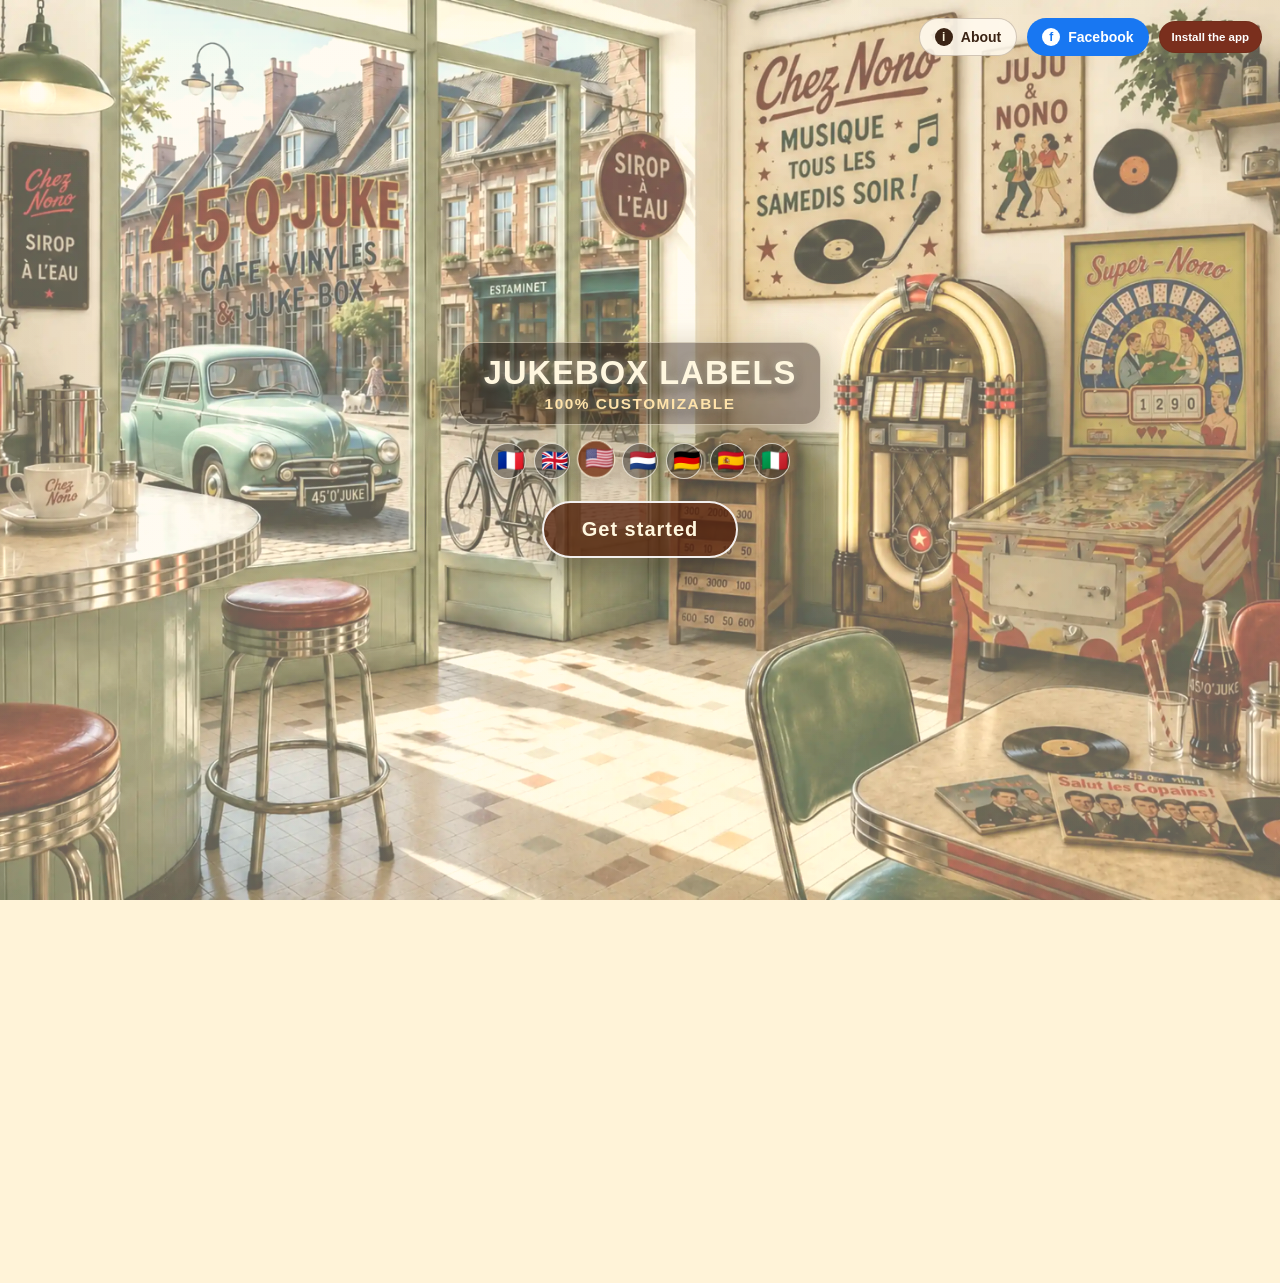
==== commit 7e1fdc92: "Add files via upload" ====
--- a/index.html
+++ b/index.html
@@ -4,7 +4,7 @@
     <meta charset="UTF-8" />
     <meta name="viewport" content="width=device-width, initial-scale=1.0, viewport-fit=cover" />
     <meta name="robots" content="index, follow" />
-    <meta name="description" content="Créez gratuitement et imprimez vos étiquettes de jukebox personnalisées (title strips). Compatible Seeburg, Rock-Ola, Wurlitzer, AMI et autres marques de jukebox." />
+    <meta name="description" content="Créez gratuitement vos étiquettes de jukebox, à l’unité ou pour votre jukebox complet. Saisissez vos titres sur le site, personnalisez-les et imprimez-les en PDF." />
     <meta name="author" content="Arnaud" />
     <meta name="theme-color" content="#f4efe5" />
     <meta name="mobile-web-app-capable" content="yes" />
@@ -25,7 +25,7 @@
     <meta property="og:url" content="https://45ojuke.fr/" />
     <meta property="og:site_name" content="45'O'Juke" />
     <meta property="og:title" content="Étiquettes de Jukebox Personnalisées | 45'O'Juke" />
-    <meta property="og:description" content="Créez gratuitement et imprimez vos étiquettes de jukebox personnalisées (title strips). Compatible Seeburg, Rock-Ola, Wurlitzer, AMI et autres marques de jukebox." />
+    <meta property="og:description" content="Créez gratuitement vos étiquettes de jukebox, à l’unité ou pour votre jukebox complet. Saisissez vos titres sur le site, personnalisez-les et imprimez-les en PDF." />
     <meta property="og:image" content="https://45ojuke.fr/Images/logo45.jpg" />
     <meta property="og:image:secure_url" content="https://45ojuke.fr/Images/logo45.jpg" />
     <meta property="og:image:type" content="image/jpeg" />
@@ -34,7 +34,7 @@
     <meta property="og:image:alt" content="Logo 45'O'Juke" />
     <meta name="twitter:card" content="summary_large_image" />
     <meta name="twitter:title" content="Étiquettes de Jukebox Personnalisées | 45'O'Juke" />
-    <meta name="twitter:description" content="Créez gratuitement et imprimez vos étiquettes de jukebox personnalisées (title strips). Compatible Seeburg, Rock-Ola, Wurlitzer, AMI et autres marques de jukebox." />
+    <meta name="twitter:description" content="Créez gratuitement vos étiquettes de jukebox, à l’unité ou pour votre jukebox complet. Saisissez vos titres sur le site, personnalisez-les et imprimez-les en PDF." />
     <meta name="twitter:image" content="https://45ojuke.fr/Images/logo45.jpg" />
     <meta name="twitter:image:alt" content="Logo 45'O'Juke" />
     <title>Étiquettes de Jukebox Personnalisées | 45'O'Juke</title>
@@ -45,7 +45,7 @@
     <link rel="icon" type="image/png" sizes="192x192" href="/favicon-192x192.png" />
     <link rel="apple-touch-icon" href="/Images/icons/apple-touch-icon.png" />
     <link rel="preload" as="image" href="./Images/fond-45ojuke.webp" fetchpriority="high" />
-    <link rel="stylesheet" href="./polices-locales.css" />
+    <link rel="stylesheet" href="./polices-locales.css?v=20260827-7" />
     <link rel="stylesheet" href="./style.css" />
     <script type="application/ld+json">
       {
@@ -66,12 +66,21 @@
         "keywords": "étiquettes jukebox, étiquette 45 tours, jukebox title strips, jukebox labels, custom jukebox labels, printable jukebox title strips, jukebox title strip maker, jukebox etiketten, jukebox titelstreifen, etiquetas jukebox, etichette jukebox",
         "featureList": [
           "Créer des étiquettes jukebox personnalisées",
-          "Imprimer des planches d'étiquettes jukebox",
+          "Créer une étiquette ou toutes les étiquettes d’un jukebox",
+          "Saisir et modifier directement une liste de disques dans un tableau",
+          "Importer ou exporter une liste de disques",
+          "Régler précisément les dimensions des étiquettes en millimètres",
+          "Personnaliser chaque étiquette ou appliquer un style à toute la série",
+          "Enregistrer et restaurer un projet complet",
+          "Imprimer des planches d’étiquettes jukebox",
+          "Générer un PDF multipage prêt à imprimer",
+          "Utiliser l’outil gratuitement et en plusieurs langues sans installation",
+          "Conserver les titres et les artistes sur l’appareil de l’utilisateur",
           "Personnaliser les couleurs, textes et styles rétro",
           "Create printable jukebox title strips",
           "Create custom jukebox labels"
         ],
-        "description": "Créez gratuitement et imprimez vos étiquettes de jukebox personnalisées (title strips). Compatible Seeburg, Rock-Ola, Wurlitzer, AMI et autres marques de jukebox.",
+        "description": "Créez gratuitement vos étiquettes de jukebox, à l’unité ou pour votre jukebox complet. Saisissez vos titres sur le site, personnalisez-les et imprimez-les en PDF.",
         "image": "https://45ojuke.fr/Images/logo45.jpg",
         "creator": {
           "@type": "Person",
@@ -397,6 +406,7 @@
                   <button class="choix-decor__option" id="boutonMotif" type="button" aria-pressed="false">Motif</button>
                   <button class="choix-decor__option" id="boutonPatine" type="button" aria-pressed="false">Patine</button>
                 </div>
+                <button class="choix-decor__desactivation" id="boutonDesactiverDecor" type="button">Désactiver cet effet</button>
               </fieldset>
               <div class="separateur-reglages" data-decor-panel="patine"></div>
               <p class="champ-description champ-large" data-decor-panel="patine">Vieillit toute l’étiquette : couleurs légèrement passées, grain du papier, frottements et usure des bords.</p>
@@ -510,6 +520,7 @@
                 </div>
               </div>
               <label class="champ champ-large" data-modele-visible="ALICE MARTIN JUJU MANU CELESTE STELLA LEON" data-reglage-arrondi-bordure>Arrondi intérieur <input id="arrondiInterieurBordure" type="checkbox" /></label>
+              <label class="champ champ-large" data-modele-visible="ALICE MARTIN JUJU MANU CELESTE STELLA LEON" data-reglage-arrondi-bordure-taille><span class="champ__libelle">Taille de l’arrondi intérieur <span class="valeur-range" data-range-value="arrondiInterieurBordureTaille" data-range-unit="%"></span></span><input id="arrondiInterieurBordureTaille" type="range" min="0" max="100" step="1" /></label>
               <div class="separateur-reglages" data-capacite-modele="ruban"></div>
               <label class="champ" data-capacite-modele="ruban"><span class="champ__libelle">Largeur du ruban <span class="valeur-range" data-range-value="largeurRuban" data-range-unit="%"></span></span><input id="largeurRuban" type="range" min="0" max="100" step="1" /></label>
               <label class="champ" data-capacite-modele="ruban"><span class="champ__libelle">Hauteur du ruban <span class="valeur-range" data-range-value="hauteurRuban" data-range-unit="%"></span></span><input id="hauteurRuban" type="range" min="0" max="100" step="1" /></label>
@@ -850,8 +861,9 @@
       <section class="seo-accueil" aria-labelledby="seoAccueilTitre">
         <div class="seo-accueil__contenu">
           <h2 id="seoAccueilTitre">Créer des étiquettes de jukebox personnalisées</h2>
-          <p>Créez gratuitement et imprimez vos étiquettes de jukebox personnalisées (title strips). Compatible Seeburg, Rock-Ola, Wurlitzer, AMI et autres marques de jukebox.</p>
-          <p>Choisissez un modèle, puis personnalisez les couleurs, les polices, les textes et les dimensions avant d’imprimer directement depuis votre navigateur.</p>
+          <p>Créez gratuitement et imprimez vos étiquettes de jukebox personnalisées (title strips), à l’unité, pour quelques disques ou pour votre jukebox complet. Compatible Seeburg, Rock-Ola, Wurlitzer, AMI et autres marques de jukebox.</p>
+          <p>Créez simplement votre liste directement dans le tableau du site : saisissez vos artistes et vos titres, puis corrigez ou complétez vos étiquettes à tout moment. Si vous disposez déjà d’une grande liste, vous pouvez aussi l’importer pour éviter de tout ressaisir.</p>
+          <p>45’O’Juke est gratuit, multilingue et fonctionne directement dans votre navigateur, sans logiciel à installer. Choisissez un modèle, personnalisez les couleurs, les polices, les textes et les dimensions, puis générez un PDF prêt à imprimer.</p>
           <p>Grâce à ses dimensions personnalisables, l’outil permet de préparer des étiquettes adaptées à de nombreux jukebox à 45 tours, notamment Seeburg, Rock-Ola, Wurlitzer, AMI et Rowe. Les formats varient selon les marques et les modèles : mesurez toujours votre porte-étiquette avant l’impression.</p>
           <p>Vous pouvez ainsi retrouver l’esprit d’un title strip ancien ou créer une présentation assortie à votre jukebox et à votre collection de vinyles.</p>
           <a class="seo-accueil__lien" href="./guide-etiquettes-jukebox.html">En savoir plus sur les étiquettes de jukebox</a>
@@ -873,6 +885,6 @@
       </noscript>
     </footer>
 
-    <script type="module" src="./app.js"></script>
+    <script type="module" src="./app.js?v=20260827-7"></script>
   </body>
 </html>
--- a/polices-locales.css
+++ b/polices-locales.css
@@ -1 +1,78 @@
-@font-face{font-family:"Cutive Mono";src:url("./Polices/Font-Cutive-Mono-normal-400.woff2") format("woff2");font-style:normal;font-weight:400;font-display:swap}@font-face{font-family:"Special Elite";src:url("./Polices/Font-Special-Elite-normal-400.woff2") format("woff2");font-style:normal;font-weight:400;font-display:swap}@font-face{font-family:"Courier Prime";src:url("./Polices/Font-Courier-Prime-normal-400.woff2") format("woff2");font-style:normal;font-weight:400;font-display:swap}@font-face{font-family:"Courier Prime";src:url("./Polices/Font-Courier-Prime-normal-700.woff2") format("woff2");font-style:normal;font-weight:700;font-display:swap}@font-face{font-family:"Courier Prime";src:url("./Polices/Font-Courier-Prime-italic-400.woff2") format("woff2");font-style:italic;font-weight:400;font-display:swap}@font-face{font-family:"Courier Prime";src:url("./Polices/Font-Courier-Prime-italic-700.woff2") format("woff2");font-style:italic;font-weight:700;font-display:swap}@font-face{font-family:"Libre Baskerville";src:url("./Polices/Font-Libre-Baskerville-normal-400.woff2") format("woff2");font-style:normal;font-weight:400;font-display:swap}@font-face{font-family:"Libre Baskerville";src:url("./Polices/Font-Libre-Baskerville-normal-700.woff2") format("woff2");font-style:normal;font-weight:700;font-display:swap}@font-face{font-family:"Libre Baskerville";src:url("./Polices/Font-Libre-Baskerville-italic-400.woff2") format("woff2");font-style:italic;font-weight:400;font-display:swap}@font-face{font-family:"Roboto Slab";src:url("./Polices/Font-Roboto-Slab-normal-400.woff2") format("woff2");font-style:normal;font-weight:400;font-display:swap}@font-face{font-family:"Roboto Slab";src:url("./Polices/Font-Roboto-Slab-normal-700.woff2") format("woff2");font-style:normal;font-weight:700;font-display:swap}@font-face{font-family:"IBM Plex Mono";src:url("./Polices/Font-IBM-Plex-Mono-normal-400.woff2") format("woff2");font-style:normal;font-weight:400;font-display:swap}@font-face{font-family:"IBM Plex Mono";src:url("./Polices/Font-IBM-Plex-Mono-normal-700.woff2") format("woff2");font-style:normal;font-weight:700;font-display:swap}@font-face{font-family:"Limelight";src:url("./Polices/Font-Limelight-normal-400.woff2") format("woff2");font-style:normal;font-weight:400;font-display:swap}@font-face{font-family:"Rye";src:url("./Polices/Font-Rye-normal-400.woff2") format("woff2");font-style:normal;font-weight:400;font-display:swap}@font-face{font-family:"Cinzel";src:url("./Polices/Font-Cinzel-normal-400.woff2") format("woff2");font-style:normal;font-weight:400;font-display:swap}@font-face{font-family:"Cinzel";src:url("./Polices/Font-Cinzel-normal-700.woff2") format("woff2");font-style:normal;font-weight:700;font-display:swap}@font-face{font-family:"Roboto Mono";src:url("./Polices/Font-Roboto-Mono-normal-400.woff2") format("woff2");font-style:normal;font-weight:400;font-display:swap}@font-face{font-family:"Roboto Mono";src:url("./Polices/Font-Roboto-Mono-normal-700.woff2") format("woff2");font-style:normal;font-weight:700;font-display:swap}@font-face{font-family:"Josefin Sans";src:url("./Polices/Font-Josefin-Sans-normal-400.woff2") format("woff2");font-style:normal;font-weight:400;font-display:swap}@font-face{font-family:"Josefin Sans";src:url("./Polices/Font-Josefin-Sans-normal-700.woff2") format("woff2");font-style:normal;font-weight:700;font-display:swap}@font-face{font-family:"Josefin Sans";src:url("./Polices/Font-Josefin-Sans-italic-400.woff2") format("woff2");font-style:italic;font-weight:400;font-display:swap}@font-face{font-family:"Josefin Sans";src:url("./Polices/Font-Josefin-Sans-italic-700.woff2") format("woff2");font-style:italic;font-weight:700;font-display:swap}@font-face{font-family:"Lora";src:url("./Polices/Font-Lora-normal-400.woff2") format("woff2");font-style:normal;font-weight:400;font-display:swap}@font-face{font-family:"Lora";src:url("./Polices/Font-Lora-normal-700.woff2") format("woff2");font-style:normal;font-weight:700;font-display:swap}@font-face{font-family:"Lora";src:url("./Polices/Font-Lora-italic-400.woff2") format("woff2");font-style:italic;font-weight:400;font-display:swap}@font-face{font-family:"Lora";src:url("./Polices/Font-Lora-italic-700.woff2") format("woff2");font-style:italic;font-weight:700;font-display:swap}@font-face{font-family:"Cormorant Garamond";src:url("./Polices/Font-Cormorant-Garamond-normal-400.woff2") format("woff2");font-style:normal;font-weight:400;font-display:swap}@font-face{font-family:"Cormorant Garamond";src:url("./Polices/Font-Cormorant-Garamond-normal-500.woff2") format("woff2");font-style:normal;font-weight:500;font-display:swap}@font-face{font-family:"Cormorant Garamond";src:url("./Polices/Font-Cormorant-Garamond-italic-400.woff2") format("woff2");font-style:italic;font-weight:400;font-display:swap}@font-face{font-family:"Cormorant Garamond";src:url("./Polices/Font-Cormorant-Garamond-italic-500.woff2") format("woff2");font-style:italic;font-weight:500;font-display:swap}@font-face{font-family:"Playfair Display";src:url("./Polices/Font-Playfair-Display-normal-400.woff2") format("woff2");font-style:normal;font-weight:400;font-display:swap}@font-face{font-family:"Playfair Display";src:url("./Polices/Font-Playfair-Display-normal-500.woff2") format("woff2");font-style:normal;font-weight:500;font-display:swap}@font-face{font-family:"Playfair Display";src:url("./Polices/Font-Playfair-Display-italic-400.woff2") format("woff2");font-style:italic;font-weight:400;font-display:swap}@font-face{font-family:"Playfair Display";src:url("./Polices/Font-Playfair-Display-italic-500.woff2") format("woff2");font-style:italic;font-weight:500;font-display:swap}@font-face{font-family:"Bodoni Moda";src:url("./Polices/Font-Bodoni-Moda-normal-400.woff2") format("woff2");font-style:normal;font-weight:400;font-display:swap}@font-face{font-family:"Bodoni Moda";src:url("./Polices/Font-Bodoni-Moda-normal-500.woff2") format("woff2");font-style:normal;font-weight:500;font-display:swap}@font-face{font-family:"Bodoni Moda";src:url("./Polices/Font-Bodoni-Moda-italic-400.woff2") format("woff2");font-style:italic;font-weight:400;font-display:swap}@font-face{font-family:"Bodoni Moda";src:url("./Polices/Font-Bodoni-Moda-italic-500.woff2") format("woff2");font-style:italic;font-weight:500;font-display:swap}@font-face{font-family:"Merriweather";src:url("./Polices/Font-Merriweather-normal-400.woff2") format("woff2");font-style:normal;font-weight:400;font-display:swap}@font-face{font-family:"Merriweather";src:url("./Polices/Font-Merriweather-normal-700.woff2") format("woff2");font-style:normal;font-weight:700;font-display:swap}@font-face{font-family:"Merriweather";src:url("./Polices/Font-Merriweather-italic-400.woff2") format("woff2");font-style:italic;font-weight:400;font-display:swap}@font-face{font-family:"Merriweather";src:url("./Polices/Font-Merriweather-italic-700.woff2") format("woff2");font-style:italic;font-weight:700;font-display:swap}@font-face{font-family:"Libre Caslon Text";src:url("./Polices/Font-Libre-Caslon-Text-normal-400.woff2") format("woff2");font-style:normal;font-weight:400;font-display:swap}@font-face{font-family:"Libre Caslon Text";src:url("./Polices/Font-Libre-Caslon-Text-normal-700.woff2") format("woff2");font-style:normal;font-weight:700;font-display:swap}@font-face{font-family:"Libre Caslon Text";src:url("./Polices/Font-Libre-Caslon-Text-italic-400.woff2") format("woff2");font-style:italic;font-weight:400;font-display:swap}@font-face{font-family:"Archivo Narrow";src:url("./Polices/Font-Archivo-Narrow-normal-400.woff2") format("woff2");font-style:normal;font-weight:400;font-display:swap}@font-face{font-family:"Archivo Narrow";src:url("./Polices/Font-Archivo-Narrow-normal-700.woff2") format("woff2");font-style:normal;font-weight:700;font-display:swap}@font-face{font-family:"Archivo Narrow";src:url("./Polices/Font-Archivo-Narrow-italic-400.woff2") format("woff2");font-style:italic;font-weight:400;font-display:swap}@font-face{font-family:"Archivo Narrow";src:url("./Polices/Font-Archivo-Narrow-italic-700.woff2") format("woff2");font-style:italic;font-weight:700;font-display:swap}@font-face{font-family:"Source Sans 3";src:url("./Polices/Font-Source-Sans-3-normal-400.woff2") format("woff2");font-style:normal;font-weight:400;font-display:swap}@font-face{font-family:"Source Sans 3";src:url("./Polices/Font-Source-Sans-3-normal-700.woff2") format("woff2");font-style:normal;font-weight:700;font-display:swap}@font-face{font-family:"Source Sans 3";src:url("./Polices/Font-Source-Sans-3-italic-400.woff2") format("woff2");font-style:italic;font-weight:400;font-display:swap}@font-face{font-family:"Source Sans 3";src:url("./Polices/Font-Source-Sans-3-italic-700.woff2") format("woff2");font-style:italic;font-weight:700;font-display:swap}@font-face{font-family:"Lekton";src:url("./Polices/Font-Lekton-normal-400.woff2") format("woff2");font-style:normal;font-weight:400;font-display:swap}@font-face{font-family:"Lekton";src:url("./Polices/Font-Lekton-normal-700.woff2") format("woff2");font-style:normal;font-weight:700;font-display:swap}@font-face{font-family:"Lekton";src:url("./Polices/Font-Lekton-italic-400.woff2") format("woff2");font-style:italic;font-weight:400;font-display:swap}@font-face{font-family:"Xanh Mono";src:url("./Polices/Font-Xanh-Mono-normal-400.woff2") format("woff2");font-style:normal;font-weight:400;font-display:swap}@font-face{font-family:"Xanh Mono";src:url("./Polices/Font-Xanh-Mono-italic-400.woff2") format("woff2");font-style:italic;font-weight:400;font-display:swap}@font-face{font-family:"45OJuke Dactylo usee";src:url("./Polices/Font-Special-Elite-normal-400.woff2") format("woff2");font-style:normal;font-weight:400;font-display:swap}@font-face{font-family:"45OJuke Journal efface";src:url("./Polices/Font-Courier-Prime-normal-400.woff2") format("woff2");font-style:normal;font-weight:400;font-display:swap}@font-face{font-family:"45OJuke Imprimerie usee";src:url("./Polices/Font-Roboto-Slab-normal-400.woff2") format("woff2");font-style:normal;font-weight:400;font-display:swap}@font-face{font-family:"45OJuke Ancienne machine noire";src:url("./Polices/Font-Special-Elite-normal-400.woff2") format("woff2");font-style:normal;font-weight:400;font-display:swap}@font-face{font-family:"45OJuke Machine veteran";src:url("./Polices/Font-Courier-Prime-normal-400.woff2") format("woff2");font-style:normal;font-weight:400;font-display:swap}@font-face{font-family:"45OJuke Smith 5 usee";src:url("./Polices/Font-Roboto-Slab-normal-400.woff2") format("woff2");font-style:normal;font-weight:400;font-display:swap}@font-face{font-family:"45OJuke Machine fantome";src:url("./Polices/Font-Courier-Prime-normal-400.woff2") format("woff2");font-style:normal;font-weight:400;font-display:swap}@font-face{font-family:"45OJuke Tampon machine";src:url("./Polices/Font-Special-Elite-normal-400.woff2") format("woff2");font-style:normal;font-weight:400;font-display:swap}
+@font-face{font-family:"Special Elite";src:url("./Polices/Font-Special-Elite-normal-400.woff2") format("woff2");font-style:normal;font-weight:400;font-display:swap}
+@font-face{font-family:"Courier Prime";src:url("./Polices/Font-Courier-Prime-normal-400.woff2") format("woff2");font-style:normal;font-weight:400;font-display:swap}
+@font-face{font-family:"Courier Prime";src:url("./Polices/Font-Courier-Prime-normal-700.woff2") format("woff2");font-style:normal;font-weight:700;font-display:swap}
+@font-face{font-family:"Courier Prime";src:url("./Polices/Font-Courier-Prime-italic-400.woff2") format("woff2");font-style:italic;font-weight:400;font-display:swap}
+@font-face{font-family:"Courier Prime";src:url("./Polices/Font-Courier-Prime-italic-700.woff2") format("woff2");font-style:italic;font-weight:700;font-display:swap}
+@font-face{font-family:"Libre Baskerville";src:url("./Polices/Font-Libre-Baskerville-normal-400.woff2") format("woff2");font-style:normal;font-weight:400;font-display:swap}
+@font-face{font-family:"Libre Baskerville";src:url("./Polices/Font-Libre-Baskerville-normal-700.woff2") format("woff2");font-style:normal;font-weight:700;font-display:swap}
+@font-face{font-family:"Libre Baskerville";src:url("./Polices/Font-Libre-Baskerville-italic-400.woff2") format("woff2");font-style:italic;font-weight:400;font-display:swap}
+@font-face{font-family:"Roboto Slab";src:url("./Polices/Font-Roboto-Slab-normal-400.woff2") format("woff2");font-style:normal;font-weight:400;font-display:swap}
+@font-face{font-family:"Roboto Slab";src:url("./Polices/Font-Roboto-Slab-normal-700.woff2") format("woff2");font-style:normal;font-weight:700;font-display:swap}
+@font-face{font-family:"IBM Plex Mono";src:url("./Polices/Font-IBM-Plex-Mono-normal-400.woff2") format("woff2");font-style:normal;font-weight:400;font-display:swap}
+@font-face{font-family:"IBM Plex Mono";src:url("./Polices/Font-IBM-Plex-Mono-normal-700.woff2") format("woff2");font-style:normal;font-weight:700;font-display:swap}
+@font-face{font-family:"Limelight";src:url("./Polices/Font-Limelight-normal-400.woff2") format("woff2");font-style:normal;font-weight:400;font-display:swap}
+@font-face{font-family:"Rye";src:url("./Polices/Font-Rye-normal-400.woff2") format("woff2");font-style:normal;font-weight:400;font-display:swap}
+@font-face{font-family:"Josefin Sans";src:url("./Polices/Font-Josefin-Sans-normal-400.woff2") format("woff2");font-style:normal;font-weight:400;font-display:swap}
+@font-face{font-family:"Josefin Sans";src:url("./Polices/Font-Josefin-Sans-normal-700.woff2") format("woff2");font-style:normal;font-weight:700;font-display:swap}
+@font-face{font-family:"Josefin Sans";src:url("./Polices/Font-Josefin-Sans-italic-400.woff2") format("woff2");font-style:italic;font-weight:400;font-display:swap}
+@font-face{font-family:"Josefin Sans";src:url("./Polices/Font-Josefin-Sans-italic-700.woff2") format("woff2");font-style:italic;font-weight:700;font-display:swap}
+@font-face{font-family:"Bodoni Moda";src:url("./Polices/Font-Bodoni-Moda-normal-400.woff2") format("woff2");font-style:normal;font-weight:400;font-display:swap}
+@font-face{font-family:"Bodoni Moda";src:url("./Polices/Font-Bodoni-Moda-normal-500.woff2") format("woff2");font-style:normal;font-weight:500;font-display:swap}
+@font-face{font-family:"Bodoni Moda";src:url("./Polices/Font-Bodoni-Moda-italic-400.woff2") format("woff2");font-style:italic;font-weight:400;font-display:swap}
+@font-face{font-family:"Bodoni Moda";src:url("./Polices/Font-Bodoni-Moda-italic-500.woff2") format("woff2");font-style:italic;font-weight:500;font-display:swap}
+@font-face{font-family:"Source Sans 3";src:url("./Polices/Font-Source-Sans-3-normal-400.woff2") format("woff2");font-style:normal;font-weight:400;font-display:swap}
+@font-face{font-family:"Source Sans 3";src:url("./Polices/Font-Source-Sans-3-normal-700.woff2") format("woff2");font-style:normal;font-weight:700;font-display:swap}
+@font-face{font-family:"Source Sans 3";src:url("./Polices/Font-Source-Sans-3-italic-400.woff2") format("woff2");font-style:italic;font-weight:400;font-display:swap}
+@font-face{font-family:"Source Sans 3";src:url("./Polices/Font-Source-Sans-3-italic-700.woff2") format("woff2");font-style:italic;font-weight:700;font-display:swap}
+@font-face{font-family:"Lekton";src:url("./Polices/Font-Lekton-normal-400.woff2") format("woff2");font-style:normal;font-weight:400;font-display:swap}
+@font-face{font-family:"Lekton";src:url("./Polices/Font-Lekton-normal-700.woff2") format("woff2");font-style:normal;font-weight:700;font-display:swap}
+@font-face{font-family:"Lekton";src:url("./Polices/Font-Lekton-italic-400.woff2") format("woff2");font-style:italic;font-weight:400;font-display:swap}
+@font-face{font-family:"Xanh Mono";src:url("./Polices/Font-Xanh-Mono-normal-400.woff2") format("woff2");font-style:normal;font-weight:400;font-display:swap}
+@font-face{font-family:"Xanh Mono";src:url("./Polices/Font-Xanh-Mono-italic-400.woff2") format("woff2");font-style:italic;font-weight:400;font-display:swap}
+@font-face{font-family:"45OJuke Dactylo usee";src:url("./Polices/Font-Special-Elite-normal-400.woff2") format("woff2");font-style:normal;font-weight:400;font-display:swap}
+@font-face{font-family:"45OJuke Journal efface";src:url("./Polices/Font-Courier-Prime-normal-400.woff2") format("woff2");font-style:normal;font-weight:400;font-display:swap}
+@font-face{font-family:"45OJuke Imprimerie usee";src:url("./Polices/Font-Roboto-Slab-normal-400.woff2") format("woff2");font-style:normal;font-weight:400;font-display:swap}
+@font-face{font-family:"45OJuke Ancienne machine noire";src:url("./Polices/Font-Special-Elite-normal-400.woff2") format("woff2");font-style:normal;font-weight:400;font-display:swap}
+@font-face{font-family:"45OJuke Machine veteran";src:url("./Polices/Font-Courier-Prime-normal-400.woff2") format("woff2");font-style:normal;font-weight:400;font-display:swap}
+@font-face{font-family:"45OJuke Smith 5 usee";src:url("./Polices/Font-Roboto-Slab-normal-400.woff2") format("woff2");font-style:normal;font-weight:400;font-display:swap}
+@font-face{font-family:"45OJuke Machine fantome";src:url("./Polices/Font-Courier-Prime-normal-400.woff2") format("woff2");font-style:normal;font-weight:400;font-display:swap}
+@font-face{font-family:"45OJuke Tampon machine";src:url("./Polices/Font-Special-Elite-normal-400.woff2") format("woff2");font-style:normal;font-weight:400;font-display:swap}
+@font-face{font-family:"Orbitron";src:url("./Polices/Font-Orbitron-normal-400.woff2") format("woff2");font-style:normal;font-weight:400;font-display:swap}
+@font-face{font-family:"Orbitron";src:url("./Polices/Font-Orbitron-normal-700.woff2") format("woff2");font-style:normal;font-weight:700;font-display:swap}
+@font-face{font-family:"Bungee";src:url("./Polices/Font-Bungee-normal-400.woff2") format("woff2");font-style:normal;font-weight:400;font-display:swap}
+@font-face{font-family:"Black Ops One";src:url("./Polices/Font-Black-Ops-One-normal-400.ttf") format("truetype");font-style:normal;font-weight:400;font-display:swap}
+@font-face{font-family:"Bangers";src:url("./Polices/Font-Bangers-normal-400.ttf") format("truetype");font-style:normal;font-weight:400;font-display:swap}
+@font-face{font-family:"Press Start 2P";src:url("./Polices/Font-Press-Start-2P-normal-400.ttf") format("truetype");font-style:normal;font-weight:400;font-display:swap}
+@font-face{font-family:"Permanent Marker";src:url("./Polices/Font-Permanent-Marker-normal-400.woff2") format("woff2");font-style:normal;font-weight:400;font-display:swap}
+@font-face{font-family:"Modak";src:url("./Polices/Font-Modak-normal-400.ttf") format("truetype");font-style:normal;font-weight:400;font-display:swap}
+@font-face{font-family:"Alfa Slab One";src:url("./Polices/Font-Alfa-Slab-One-normal-400.ttf") format("truetype");font-style:normal;font-weight:400;font-display:swap}
+@font-face{font-family:"Pirata One";src:url("./Polices/Font-Pirata-One-normal-400.ttf") format("truetype");font-style:normal;font-weight:400;font-display:swap}
+@font-face{font-family:"Monoton";src:url("./Polices/Font-Monoton-normal-400.ttf") format("truetype");font-style:normal;font-weight:400;font-display:swap}
+@font-face{font-family:"Eczar";src:url("./Polices/Font-Eczar-variable.ttf") format("truetype");font-style:normal;font-weight:100 900;font-display:swap}
+@font-face{font-family:"Fredericka the Great";src:url("./Polices/Font-Fredericka-The-Great-normal-400.ttf") format("truetype");font-style:normal;font-weight:400;font-display:swap}
+@font-face{font-family:"Bree Serif";src:url("./Polices/Font-Bree-Serif-normal-400.ttf") format("truetype");font-style:normal;font-weight:400;font-display:swap}
+@font-face{font-family:"Poiret One";src:url("./Polices/Font-Poiret-One-normal-400.ttf") format("truetype");font-style:normal;font-weight:400;font-display:swap}
+@font-face{font-family:"Syncopate";src:url("./Polices/Font-Syncopate-normal-400.ttf") format("truetype");font-style:normal;font-weight:400;font-display:swap}
+@font-face{font-family:"Saira Condensed";src:url("./Polices/Font-Saira-Condensed-normal-400.ttf") format("truetype");font-style:normal;font-weight:400;font-display:swap}
+@font-face{font-family:"Lexend";src:url("./Polices/Font-Lexend-variable.ttf") format("truetype");font-style:normal;font-weight:100 900;font-display:swap}
+@font-face{font-family:"Abril Fatface";src:url("./Polices/Font-Abril-Fatface-normal-400.ttf") format("truetype");font-style:normal;font-weight:400;font-display:swap}
+@font-face{font-family:"Faster One";src:url("./Polices/Font-Faster-One-normal-400.ttf") format("truetype");font-style:normal;font-weight:400;font-display:swap}
+@font-face{font-family:"Audiowide";src:url("./Polices/Font-Audiowide-normal-400.ttf") format("truetype");font-style:normal;font-weight:400;font-display:swap}
+@font-face{font-family:"Share Tech Mono";src:url("./Polices/Font-Share-Tech-Mono-normal-400.ttf") format("truetype");font-style:normal;font-weight:400;font-display:swap}
+@font-face{font-family:"Bruno Ace SC";src:url("./Polices/Font-Bruno-Ace-SC-normal-400.ttf") format("truetype");font-style:normal;font-weight:400;font-display:swap}
+@font-face{font-family:"Ewert";src:url("./Polices/Font-Ewert-normal-400.ttf") format("truetype");font-style:normal;font-weight:400;font-display:swap}
+@font-face{font-family:"Rubik Glitch";src:url("./Polices/Font-Rubik-Glitch-normal-400.ttf") format("truetype");font-style:normal;font-weight:400;font-display:swap}
+@font-face{font-family:"Foldit";src:url("./Polices/Font-Foldit-variable.ttf") format("truetype");font-style:normal;font-weight:100 900;font-display:swap}
+@font-face{font-family:"Coiny";src:url("./Polices/Font-Coiny-normal-400.ttf") format("truetype");font-style:normal;font-weight:400;font-display:swap}
+@font-face{font-family:"DynaPuff";src:url("./Polices/Font-DynaPuff-variable.ttf") format("truetype");font-style:normal;font-weight:100 900;font-display:swap}
+@font-face{font-family:"Rubik Bubbles";src:url("./Polices/Font-Rubik-Bubbles-normal-400.ttf") format("truetype");font-style:normal;font-weight:400;font-display:swap}
+@font-face{font-family:"Sniglet";src:url("./Polices/Font-Sniglet-normal-400.ttf") format("truetype");font-style:normal;font-weight:400;font-display:swap}
+@font-face{font-family:"Ephesis";src:url("./Polices/Font-Ephesis-normal-400.ttf") format("truetype");font-style:normal;font-weight:400;font-display:swap}
+@font-face{font-family:"Rock Salt";src:url("./Polices/Font-Rock-Salt-normal-400.ttf") format("truetype");font-style:normal;font-weight:400;font-display:swap}
+@font-face{font-family:"Homemade Apple";src:url("./Polices/Font-Homemade-Apple-normal-400.ttf") format("truetype");font-style:normal;font-weight:400;font-display:swap}
+@font-face{font-family:"Pacifico";src:url("./Polices/Font-Pacifico-normal-400.ttf") format("truetype");font-style:normal;font-weight:400;font-display:swap}
+@font-face{font-family:"Creepster";src:url("./Polices/Font-Creepster-normal-400.ttf") format("truetype");font-style:normal;font-weight:400;font-display:swap}
+@font-face{font-family:"Codystar";src:url("./Polices/Font-Codystar-normal-400.ttf") format("truetype");font-style:normal;font-weight:400;font-display:swap}
+@font-face{font-family:"Snowburst One";src:url("./Polices/Font-Snowburst-One-normal-400.ttf") format("truetype");font-style:normal;font-weight:400;font-display:swap}
+@font-face{font-family:"Emilys Candy";src:url("./Polices/Font-Emilys-Candy-normal-400.ttf") format("truetype");font-style:normal;font-weight:400;font-display:swap}
+@font-face{font-family:"Hanalei Fill";src:url("./Polices/Font-Hanalei-Fill-normal-400.ttf") format("truetype");font-style:normal;font-weight:400;font-display:swap}
--- a/style.css
+++ b/style.css
@@ -93,7 +93,7 @@
 .seo-accueil p{margin:0 0 10px;font-size:clamp(0.86rem,1.2vw,0.96rem);font-weight:600;line-height:1.6}
 .seo-accueil__lien{display:inline-block;margin-top:4px;color:var(--accent);font-size:0.82rem;font-weight:800;text-underline-offset:3px}
 .seo-accueil__lien:hover,.seo-accueil__lien:focus-visible{color:var(--accent-2)}
-.page-guide{min-height:100vh;background:linear-gradient(rgba(255,247,223,0.88),rgba(255,243,216,0.94)),url("Images/fond-45ojuke.webp") center top / cover no-repeat}
+.page-guide{min-height:100vh;padding-bottom:72px;background:linear-gradient(rgba(255,247,223,0.88),rgba(255,243,216,0.94)),url("Images/fond-45ojuke.webp") center top / cover no-repeat}
 .guide-retour-fixe{position:fixed;top:max(14px,env(safe-area-inset-top,0));left:max(14px,env(safe-area-inset-left,0));z-index:5;min-height:40px;display:inline-flex;align-items:center;gap:8px;border:1px solid var(--bordure);border-radius:999px;padding:8px 13px;background:rgba(255,250,238,0.94);color:var(--accent-2);font-size:0.76rem;font-weight:850;text-decoration:none;box-shadow:0 8px 20px rgba(37,27,20,0.14);backdrop-filter:blur(8px);-webkit-backdrop-filter:blur(8px)}
 .guide-retour-fixe svg{width:18px;height:18px;fill:none;stroke:currentColor;stroke-linecap:round;stroke-linejoin:round;stroke-width:1.8}
 .guide-retour-fixe:hover,.guide-retour-fixe:focus-visible{border-color:rgba(122,47,29,0.3);background:var(--surface)}
@@ -118,8 +118,9 @@
 .guide-conseil{margin:22px 0;border-left:4px solid var(--accent);border-radius:0 10px 10px 0;padding:16px 18px;background:rgba(138,85,53,0.08);color:var(--accent-2)}
 .guide-conseil p{margin:6px 0 0!important}
 .guide-etapes{display:grid;gap:10px;margin:18px 0 24px;padding-left:24px}
-.guide-action{min-height:44px;display:inline-flex;align-items:center;justify-content:center;margin-top:8px;border:1px solid transparent;border-radius:999px;padding:11px 20px;background:var(--accent-2);color:#fff;font-weight:900;text-decoration:none;box-shadow:0 8px 18px rgba(122,47,29,0.18)}
+.guide-action{position:fixed;right:max(14px,env(safe-area-inset-right,0px));bottom:max(14px,env(safe-area-inset-bottom,0px));z-index:6;min-height:44px;display:inline-flex;align-items:center;justify-content:center;border:1px solid transparent;border-radius:999px;padding:11px 20px;background:var(--accent-2);color:#fff;font-weight:900;text-decoration:none;box-shadow:0 10px 24px rgba(37,27,20,0.24)}
 .guide-action:hover,.guide-action:focus-visible{background:var(--accent)}
+@media screen and (min-width:1450px){.guide-action{top:50%;bottom:auto;transform:translateY(-50%)}}
 .guide-faq{display:grid;gap:10px}
 .guide-faq details{border:1px solid var(--bordure);border-radius:10px;background:rgba(255,247,223,0.52)}
 .guide-faq summary{padding:14px 16px;color:var(--texte);cursor:pointer;font-weight:850}
@@ -137,7 +138,7 @@
 .guide-article{border-radius:12px;padding:24px 19px}
 .guide-sommaire{grid-template-columns:1fr;padding:16px}
 .guide-sommaire strong{grid-column:1}
-.guide-action{width:100%}
+.guide-action{left:max(10px,env(safe-area-inset-left,0px));right:max(10px,env(safe-area-inset-right,0px));bottom:max(10px,env(safe-area-inset-bottom,0px));width:auto}
 }
 .bouton{min-width:0;min-height:36px;display:inline-flex;align-items:center;justify-content:center;border:0;border-radius:10px;padding:8px 12px;background:var(--surface);color:var(--accent);border:1px solid var(--bordure);text-decoration:none;cursor:pointer;box-shadow:none;font-weight:800;text-align:center;white-space:normal;overflow-wrap:anywhere}
 .bouton-principal{color:#fff;border-color:transparent;background:var(--accent-2)}
@@ -154,22 +155,12 @@
 .menu-actions-apercu__liste button.is-confirme{background:rgba(80,116,77,0.14);color:#31522d}
 .menu-actions-apercu__liste button:disabled{color:rgba(103,70,50,0.58);cursor:not-allowed}
 .menu-actions-apercu__liste button:first-child{border-bottom:1px solid rgba(138,85,53,0.14);border-radius:7px 7px 4px 4px}
-.atelier{--largeur-reglages:minmax(310px,430px);--top-apercu-sticky:clamp(12px,1.5vw,24px);--hauteur-grille:clamp(420px,56vh,760px);display:grid;grid-template-columns:minmax(310px,430px) minmax(520px,1fr);gap:clamp(14px,1.6vw,24px);align-items:start}
+.atelier{--hauteur-grille:clamp(420px,56vh,760px);display:grid;grid-template-columns:minmax(310px,430px) minmax(520px,1fr);gap:clamp(14px,1.6vw,24px);align-items:start}
 .is-accueil-selection .atelier{grid-template-columns:minmax(0,1fr)}
 .is-accueil-selection .controles{display:none}
 .panneau{border:1px solid var(--bordure);border-radius:12px;background:var(--panneau);box-shadow:var(--ombre)}
 .controles{position:relative;display:block;padding:12px 14px 14px}
-.atelier-separateur{display:none}
 @media screen and (min-width:861px){body.is-grille-jukebox-ouverte:not(.is-accueil-selection) .controles{position:sticky;top:12px;z-index:8;max-height:calc(100dvh - 24px);overflow-y:auto;overscroll-behavior:contain}
-body.is-grille-jukebox-disponible:not(.is-accueil-selection) .atelier-separateur{position:relative;display:block;border:0;background:transparent;touch-action:none}
-body.is-grille-jukebox-disponible:not(.is-accueil-selection) .atelier-separateur[hidden]{display:none}
-.atelier-separateur--vertical{grid-column:2;grid-row:1 / -1;align-self:stretch;min-height:100%;cursor:col-resize}
-.atelier-separateur--horizontal{grid-column:3;grid-row:2;z-index:1;align-self:stretch;min-height:8px;cursor:row-resize}
-.atelier-separateur::before{position:absolute;border-radius:999px;background:rgba(138,85,53,0.18);content:"";transition:background 160ms ease,transform 160ms ease}
-.atelier-separateur--vertical::before{inset:12px 2px}
-.atelier-separateur--horizontal::before{inset:2px 12px}
-.atelier-separateur:hover::before,body.is-redimensionnement-atelier .atelier-separateur::before{background:rgba(138,85,53,0.42)}
-body.is-redimensionnement-atelier{cursor:grabbing;user-select:none}
 }
 .assistant-reglages{display:grid;gap:5px;padding-bottom:12px}
 .assistant-reglages__etape{margin:0;color:var(--accent);font-size:0.66rem;font-weight:950;text-transform:uppercase}
@@ -196,6 +187,8 @@
 .choix-decor{border:0;margin:0;padding-top:7px;display:grid;grid-template-columns:minmax(0,1fr)}
 .choix-decor__titre{display:inline-flex;align-items:center;gap:2px}
 .choix-decor__options{display:grid;grid-template-columns:repeat(3,minmax(0,1fr));gap:6px;margin-top:4px;grid-column:1 / -1;width:100%;min-width:0}
+.choix-decor__desactivation{min-height:34px;margin-top:8px;border:1px solid rgba(122,47,29,0.22);border-radius:8px;padding:7px 10px;background:transparent;color:var(--accent-2);cursor:pointer;font-family:inherit;font-size:0.72rem;font-weight:850;grid-column:1 / -1}
+.choix-decor__desactivation:hover,.choix-decor__desactivation:focus-visible{border-color:rgba(122,47,29,0.48);background:rgba(122,47,29,0.06)}
 .choix-decor__option{appearance:none;-webkit-appearance:none;width:100%;min-width:0;min-height:42px;display:flex;align-items:center;justify-content:center;border:1px solid rgba(138,85,53,0.28);border-radius:8px;padding:9px 8px;background:rgba(255,250,238,0.92);color:var(--accent-2);cursor:pointer;font-family:inherit;font-size:0.78rem;font-weight:930;line-height:1.1;text-align:center;white-space:nowrap;overflow-wrap:normal;box-shadow:inset 0 1px 1px rgba(255,255,255,0.72),0 1px 2px rgba(37,27,20,0.06)}
 .choix-decor__option[aria-pressed="true"]{border-color:rgba(122,47,29,0.55);background:var(--accent);color:#fff8ec;box-shadow:0 6px 14px rgba(122,47,29,0.16)}
 .choix-decor__option:focus-visible{outline:2px solid rgba(138,85,53,0.28);outline-offset:2px}
@@ -359,6 +352,8 @@
 .impression-personnalisee__aide{margin:0;color:var(--texte-doux);font-size:0.72rem;font-weight:760;line-height:1.32}
 .sortie-etiquettes{display:grid;gap:10px}
 .sortie-section,.impression-personnalisee{display:grid;gap:9px;border:1px solid var(--bordure);border-radius:8px;padding:10px;background:rgba(255,250,241,0.72)}
+.sortie-section--options{grid-template-columns:repeat(2,minmax(0,1fr))}
+.sortie-section--options legend{grid-column:1 / -1}
 .sortie-section legend{padding:0 6px;color:var(--accent-2);font-size:0.78rem;font-weight:900}
 .sortie-choix{display:grid;grid-template-columns:repeat(3,minmax(0,1fr));gap:8px}
 .sortie-radio,.sortie-option{min-width:0;display:grid;grid-template-columns:auto minmax(0,1fr);gap:8px;align-items:start;border:1px solid rgba(44,35,28,0.12);border-radius:8px;padding:8px;background:rgba(255,255,255,0.54);color:var(--texte);cursor:pointer}
@@ -517,6 +512,11 @@
 .apercus--selection .apercu-image.is-selectionnee{transform:translateY(-1px);filter:drop-shadow(0 16px 18px rgba(31,21,14,0.16)) drop-shadow(0 0 4px rgba(255,250,229,0.95)) drop-shadow(0 0 12px rgba(138,85,53,0.38)) drop-shadow(0 0 22px rgba(203,47,54,0.2))}
 .apercus--selection .apercu-image:not(.is-selectionnee,.apercu-image--voisine){opacity:0.88}
 body.is-grille-jukebox-ouverte .scene .apercus,body.is-grille-jukebox-ouverte .scene .zoom-apercu,body.is-grille-jukebox-ouverte .scene .regle-apercu,body.is-grille-jukebox-ouverte .scene .edition-texte{display:none}
+.jukebox-inline__bandeau{display:contents}
+body:not(.is-grille-jukebox-ouverte) .jukebox-inline__bandeau .jukebox-inline__entete{display:none}
+@media screen and (min-width:861px){body.is-grille-jukebox-ouverte .scene{position:relative;top:auto}
+body.is-grille-jukebox-ouverte .jukebox-inline__bandeau{position:sticky;top:12px;z-index:25;width:100%;display:grid;gap:8px;border-radius:10px;padding:8px;background:#fffaf0;box-shadow:0 10px 22px rgba(31,21,14,0.12)}
+}
 .jukebox-inline{position:relative;width:100%;min-height:0;display:grid;grid-template-rows:auto auto auto minmax(0,1fr);gap:8px;border:0;border-radius:10px;padding:0;overflow:visible;background:linear-gradient(90deg,rgba(138,85,53,0.05) 1px,transparent 1px),linear-gradient(rgba(138,85,53,0.05) 1px,transparent 1px),rgba(255,250,241,0.52);background-size:24px 24px}
 .jukebox-inline.is-replie{display:none}
 .jukebox-inline[hidden]{display:none}
@@ -847,7 +847,7 @@
 .marques-grille--contenu{grid-template-columns:repeat(2,minmax(0,1fr))}
 .marques-grille--contenu .champ:has(#presetMarques){grid-column:1 / -1}
 .marques-activation{grid-template-columns:minmax(0,1fr) auto;padding:10px}
-.sortie-choix,.sortie-actions{grid-template-columns:1fr}
+.sortie-choix,.sortie-actions,.sortie-section--options{grid-template-columns:1fr}
 .sortie-radio,.sortie-option{padding:9px}
 .about-modal{height:100vh;height:100dvh;padding:0}
 .about-box{width:100vw;height:100vh;height:100dvh;min-height:100vh;min-height:100dvh;max-height:none;display:flex;flex-direction:column;border:0;border-radius:0}
